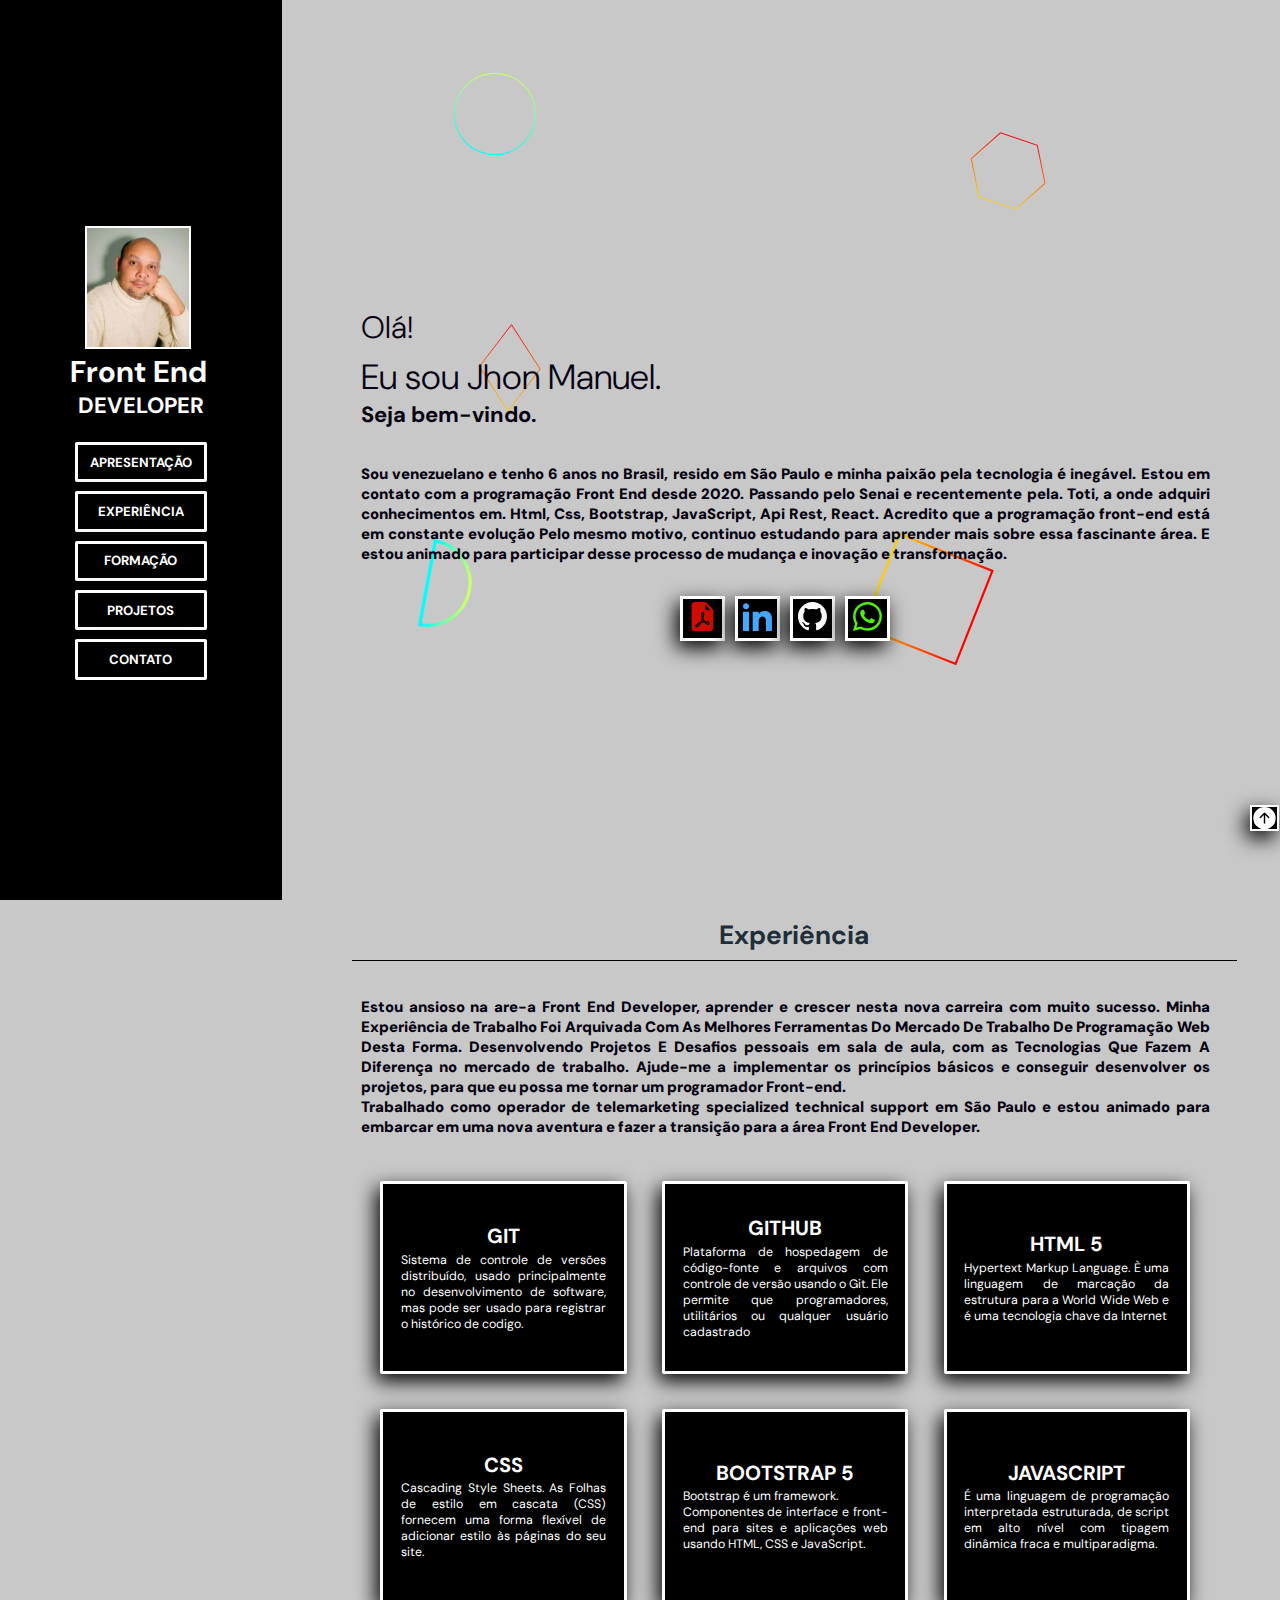
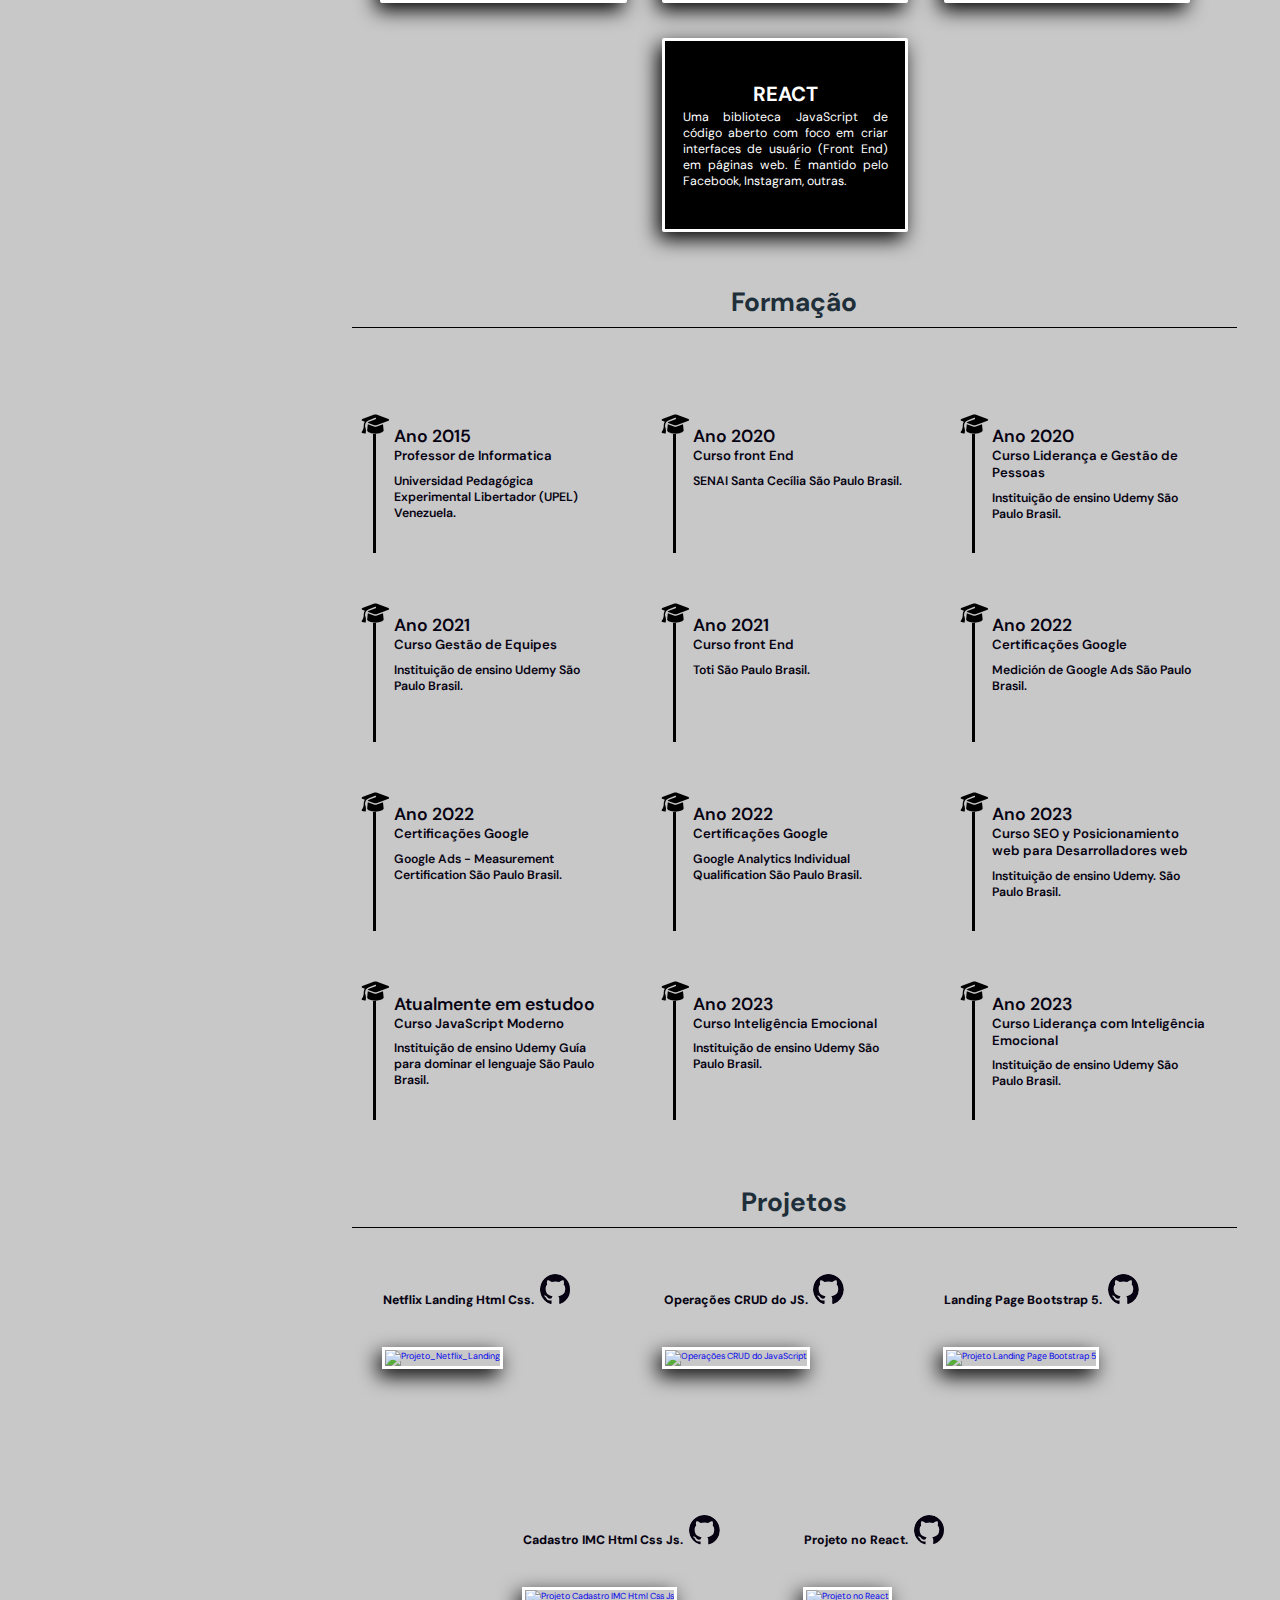
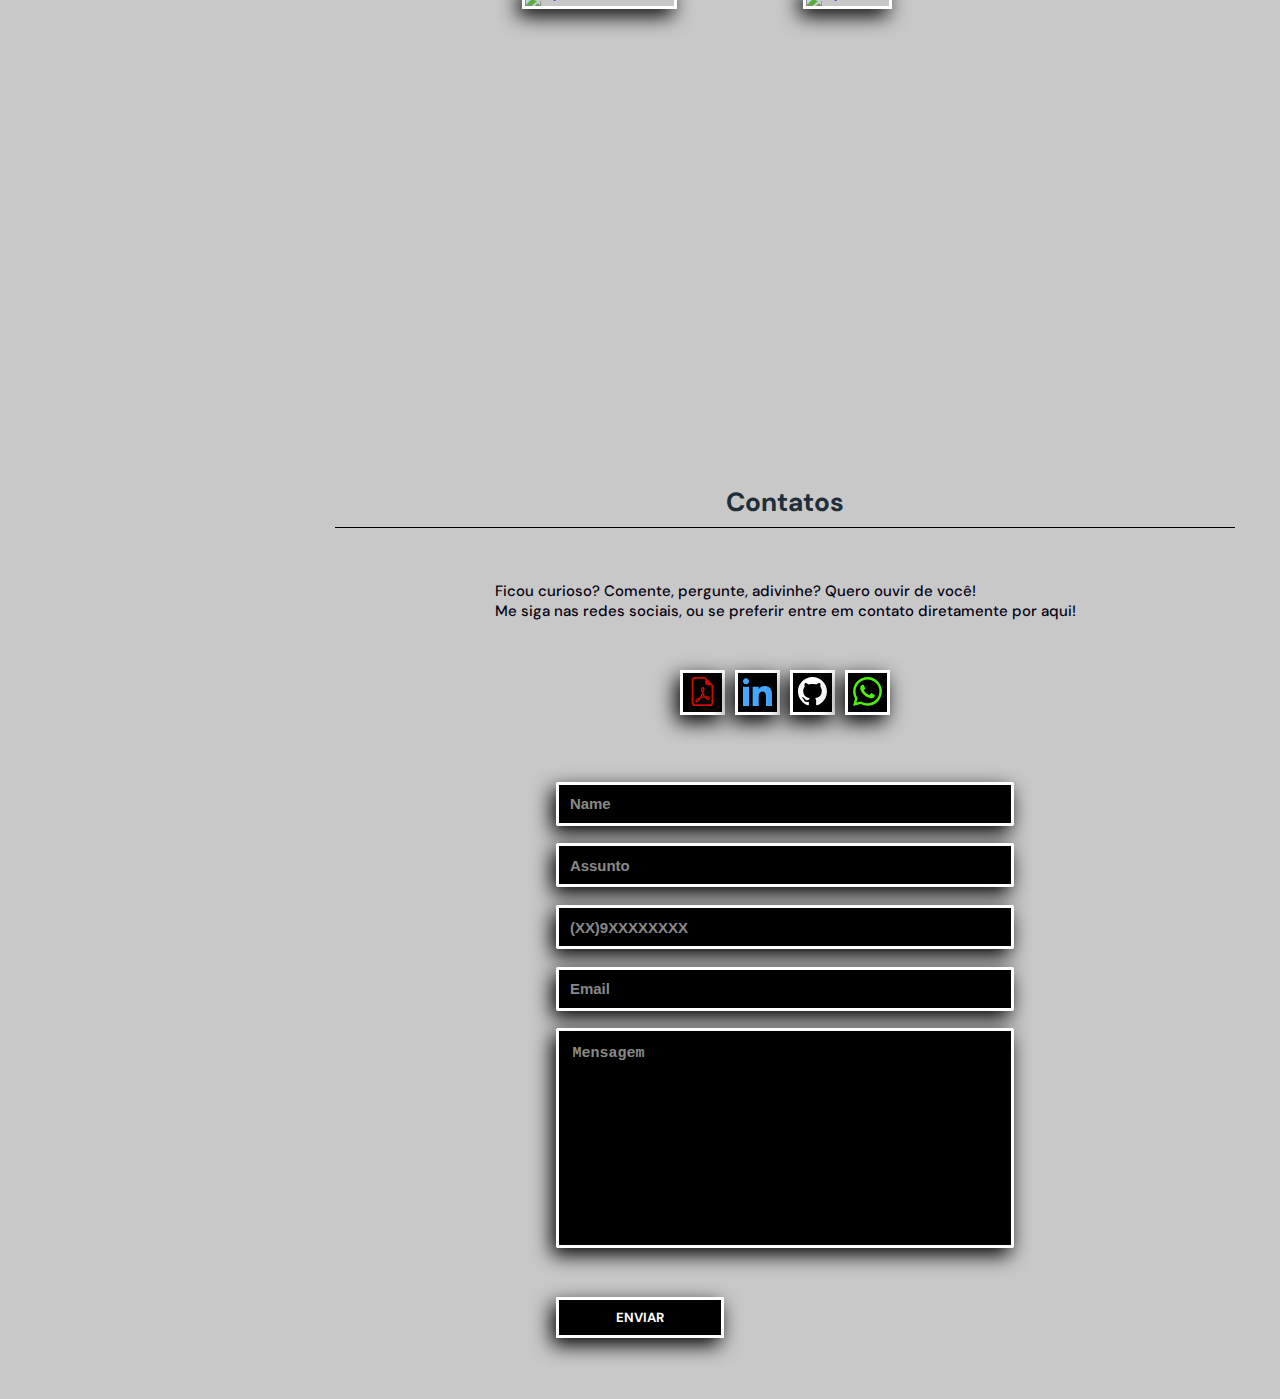
==== index.html @ e828c4de "Uploading: Adjustment setting  svgbackgrounds" ====
<!DOCTYPE html>
<html lang="pt-br">

<head>
    <meta charset="UTF-8">
    <meta name="viewport" content="width=device-width, initial-scale=1.0">
    <link rel="shortcut icon" href="./img/jh-cabesalho.ico" type="image/x-icon">
    <!--jquery.min.js  -->
    <script src="https://cdnjs.cloudflare.com/ajax/libs/jquery/3.7.0/jquery.min.js"
        integrity="sha512-3gJwYpMe3QewGELv8k/BX9vcqhryRdzRMxVfq6ngyWXwo03GFEzjsUm8Q7RZcHPHksttq7/GFoxjCVUjkjvPdw=="
        crossorigin="anonymous" referrerpolicy="no-referrer"></script>




    <!-- fueste de letra -->
    <link rel="preconnect" href="https://fonts.googleapis.com">
    <link rel="preconnect" href="https://fonts.gstatic.com" crossorigin>

<!-- bootstrap -->
    <link rel="stylesheet" href="https://cdn.jsdelivr.net/npm/bootstrap-icons@1.10.5/font/bootstrap-icons.css">


    <link rel="stylesheet" href="css/style.css">

    <title>Portafolho Front End Jr Developer</title>
    <!-- Google tag (gtag.js) -->
    <!-- Google Tag Manager -->
    <script>(function (w, d, s, l, i) {
            w[l] = w[l] || []; w[l].push({
                'gtm.start':
                    new Date().getTime(), event: 'gtm.js'
            }); var f = d.getElementsByTagName(s)[0],
                j = d.createElement(s), dl = l != 'dataLayer' ? '&l=' + l : ''; j.async = true; j.src =
                    'https://www.googletagmanager.com/gtm.js?id=' + i + dl; f.parentNode.insertBefore(j, f);
        })(window, document, 'script', 'dataLayer', 'GTM-5W8VZSV');
    </script>
    <!-- End Google Tag Manager -->


</head>


<body>
    <!-- Google Tag Manager (noscript) -->
    <noscript>
        <iframe src="https://www.googletagmanager.com/ns.html?id=GTM-5W8VZSV" height="0" width="0"
            style="display:none;visibility:hidden"></iframe>
    </noscript>
    <!-- End Google Tag Manager (noscript) -->
    <header>
        <!-- scroll top button  -->
        <a href="#home " class="top ">
            <!-- <img src="./img/seta-para-cima.png " alt="seta-para-cima" loading="lazy"> -->
            <svg xmlns="http://www.w3.org/2000/svg" width="16" height="16" fill="currentColor"
                class="bi bi-arrow-up-circle-fill" viewBox="0 0 16 16">
                <path
                    d="M16 8A8 8 0 1 0 0 8a8 8 0 0 0 16 0zm-7.5 3.5a.5.5 0 0 1-1 0V5.707L5.354 7.854a.5.5 0 1 1-.708-.708l3-3a.5.5 0 0 1 .708 0l3 3a.5.5 0 0 1-.708.708L8.5 5.707V11.5z" />
            </svg>
        </a>


        <div class="section_home">

            <div class="user-modelo1">
                <img src="img/projeco_modelo.webp" alt="modelo1" loading="lazy">
                <h3 class="name">Front End</h3>
                <p class="post">DEVELOPER</p>
            </div>

            <nav class="navbar">
                <ul>
                    <li><a class="btn" href="#home">Apresentação</a></li>
                    <li><a class="btn" href="#about">Experiência</a></li>
                    <li><a class="btn" href="#education">Formação</a></li>
                    <li><a class="btn" href="#portfolio">Projetos</a></li>
                    <li><a class="btn" href="#contact">Contato</a></li>
                </ul>
            </nav>
        </div>

    </header>


    <!-- header section ends -->

    <div id="menu" class="bi bi-list" > 
    </div>

    <!-- home section starts  -->

    <section class="home" id="home">


        <h3>Olá!</h3>
        <h1>Eu sou Jhon Manuel.</h1>

        <p class="span">
            Seja bem-vindo.
        </p>

        <div class="home_p">
            <p>
                Sou venezuelano e tenho 6 anos no Brasil, resido em São Paulo e minha paixão pela tecnologia é inegável.
                Estou em contato com a programação Front End desde 2020. Passando pelo Senai e recentemente pela.
                Toti, a onde adquiri conhecimentos em. Html, Css, Bootstrap, JavaScript, Api Rest, React. Acredito que a
                programação
                front-end está em constante evolução Pelo mesmo motivo, continuo estudando para aprender mais sobre essa fascinante área. 
                E estou animado para participar desse processo de mudança e inovação e transformação.

            </p>
        </div>

        <div class="social-links">
            <div id="download" class="social-btn flex-center">
                <a href="pdf/Jhon Manuel Gil Barcenas_CV.pdf" download="Curriculum-Jhon" target="_black">
                    <svg xmlns="http://www.w3.org/2000/svg" width="16" height="16" fill="currentColor"
                        class="bi bi-file-earmark-pdf-fill" viewBox="0 0 16 16">
                        <path
                            d="M5.523 12.424c.14-.082.293-.162.459-.238a7.878 7.878 0 0 1-.45.606c-.28.337-.498.516-.635.572a.266.266 0 0 1-.035.012.282.282 0 0 1-.026-.044c-.056-.11-.054-.216.04-.36.106-.165.319-.354.647-.548zm2.455-1.647c-.119.025-.237.05-.356.078a21.148 21.148 0 0 0 .5-1.05 12.045 12.045 0 0 0 .51.858c-.217.032-.436.07-.654.114zm2.525.939a3.881 3.881 0 0 1-.435-.41c.228.005.434.022.612.054.317.057.466.147.518.209a.095.095 0 0 1 .026.064.436.436 0 0 1-.06.2.307.307 0 0 1-.094.124.107.107 0 0 1-.069.015c-.09-.003-.258-.066-.498-.256zM8.278 6.97c-.04.244-.108.524-.2.829a4.86 4.86 0 0 1-.089-.346c-.076-.353-.087-.63-.046-.822.038-.177.11-.248.196-.283a.517.517 0 0 1 .145-.04c.013.03.028.092.032.198.005.122-.007.277-.038.465z" />
                        <path fill-rule="evenodd"
                            d="M4 0h5.293A1 1 0 0 1 10 .293L13.707 4a1 1 0 0 1 .293.707V14a2 2 0 0 1-2 2H4a2 2 0 0 1-2-2V2a2 2 0 0 1 2-2zm5.5 1.5v2a1 1 0 0 0 1 1h2l-3-3zM4.165 13.668c.09.18.23.343.438.419.207.075.412.04.58-.03.318-.13.635-.436.926-.786.333-.401.683-.927 1.021-1.51a11.651 11.651 0 0 1 1.997-.406c.3.383.61.713.91.95.28.22.603.403.934.417a.856.856 0 0 0 .51-.138c.155-.101.27-.247.354-.416.09-.181.145-.37.138-.563a.844.844 0 0 0-.2-.518c-.226-.27-.596-.4-.96-.465a5.76 5.76 0 0 0-1.335-.05 10.954 10.954 0 0 1-.98-1.686c.25-.66.437-1.284.52-1.794.036-.218.055-.426.048-.614a1.238 1.238 0 0 0-.127-.538.7.7 0 0 0-.477-.365c-.202-.043-.41 0-.601.077-.377.15-.576.47-.651.823-.073.34-.04.736.046 1.136.088.406.238.848.43 1.295a19.697 19.697 0 0 1-1.062 2.227 7.662 7.662 0 0 0-1.482.645c-.37.22-.699.48-.897.787-.21.326-.275.714-.08 1.103z" />
                    </svg>
                </a>
                <span>Download</span>
            </div>

            <div id="linkedin" class="social-btn flex-center">
                <a href="https://www.linkedin.com/in/jhon-manuel-gil/" target="_black">
                    <svg viewBox="0 0 24 24" height="24" width="24" xmlns="http://www.w3.org/2000/svg">
                        <path
                            d="M4.98 3.5c0 1.381-1.11 2.5-2.48 2.5s-2.48-1.119-2.48-2.5c0-1.38 1.11-2.5 2.48-2.5s2.48 1.12 2.48 2.5zm.02 4.5h-5v16h5v-16zm7.982 0h-4.968v16h4.969v-8.399c0-4.67 6.029-5.052 6.029 0v8.399h4.988v-10.131c0-7.88-8.922-7.593-11.018-3.714v-2.155z">
                        </path>
                </a>
                </svg><span>Linkedin</span>

            </div>

            <div id="github" class="social-btn flex-center">
                <a href="https://github.com/jhonmanuelg" target="_black">
                    <svg viewBox="0 0 24 24" height="24" width="24" xmlns="http://www.w3.org/2000/svg">
                        <path
                            d="M12 0c-6.626 0-12 5.373-12 12 0 5.302 3.438 9.8 8.207 11.387.599.111.793-.261.793-.577v-2.234c-3.338.726-4.033-1.416-4.033-1.416-.546-1.387-1.333-1.756-1.333-1.756-1.089-.745.083-.729.083-.729 1.205.084 1.839 1.237 1.839 1.237 1.07 1.834 2.807 1.304 3.492.997.107-.775.418-1.305.762-1.604-2.665-.305-5.467-1.334-5.467-5.931 0-1.311.469-2.381 1.236-3.221-.124-.303-.535-1.524.117-3.176 0 0 1.008-.322 3.301 1.23.957-.266 1.983-.399 3.003-.404 1.02.005 2.047.138 3.006.404 2.291-1.552 3.297-1.23 3.297-1.23.653 1.653.242 2.874.118 3.176.77.84 1.235 1.911 1.235 3.221 0 4.609-2.807 5.624-5.479 5.921.43.372.823 1.102.823 2.222v3.293c0 .319.192.694.801.576 4.765-1.589 8.199-6.086 8.199-11.386 0-6.627-5.373-12-12-12z">
                        </path>
                    </svg>
                </a>
                <span>Github</span>
            </div>
            <div id="whatsApp" class="social-btn flex-center">
                <a ria-label="Chat on WhatsApp" id="WhatsApp-link" class="button_span_btn">
                    <svg xmlns="http://www.w3.org/2000/svg" width="16" height="16" fill="currentColor"
                        class="bi bi-whatsapp" viewBox="0 0 16 16">
                        <path
                            d="M13.601 2.326A7.854 7.854 0 0 0 7.994 0C3.627 0 .068 3.558.064 7.926c0 1.399.366 2.76 1.057 3.965L0 16l4.204-1.102a7.933 7.933 0 0 0 3.79.965h.004c4.368 0 7.926-3.558 7.93-7.93A7.898 7.898 0 0 0 13.6 2.326zM7.994 14.521a6.573 6.573 0 0 1-3.356-.92l-.24-.144-2.494.654.666-2.433-.156-.251a6.56 6.56 0 0 1-1.007-3.505c0-3.626 2.957-6.584 6.591-6.584a6.56 6.56 0 0 1 4.66 1.931 6.557 6.557 0 0 1 1.928 4.66c-.004 3.639-2.961 6.592-6.592 6.592zm3.615-4.934c-.197-.099-1.17-.578-1.353-.646-.182-.065-.315-.099-.445.099-.133.197-.513.646-.627.775-.114.133-.232.148-.43.05-.197-.1-.836-.308-1.592-.985-.59-.525-.985-1.175-1.103-1.372-.114-.198-.011-.304.088-.403.087-.088.197-.232.296-.346.1-.114.133-.198.198-.33.065-.134.034-.248-.015-.347-.05-.099-.445-1.076-.612-1.47-.16-.389-.323-.335-.445-.34-.114-.007-.247-.007-.38-.007a.729.729 0 0 0-.529.247c-.182.198-.691.677-.691 1.654 0 .977.71 1.916.81 2.049.098.133 1.394 2.132 3.383 2.992.47.205.84.326 1.129.418.475.152.904.129 1.246.08.38-.058 1.171-.48 1.338-.943.164-.464.164-.86.114-.943-.049-.084-.182-.133-.38-.232z" />
                    </svg>
                </a>
                <span>WhatsApp</span>
            </div>
        </div>


    </section>

    <!-- home section ends -->

    <!-- about section starts  -->

    <section class="about" id="about">

        <h2 class="heading">Experiência</h2>

        <div class="row">

            <div class="info">

                <p>
                    Estou ansioso na are-a Front End Developer, aprender e crescer nesta nova carreira com muito sucesso.
                    Minha Experiência de Trabalho Foi Arquivada Com As Melhores Ferramentas Do Mercado De Trabalho De Programação Web Desta Forma. 
                    Desenvolvendo Projetos E Desafios pessoais em sala de aula, com as Tecnologias Que Fazem A Diferença no mercado de trabalho. 
                    Ajude-me a implementar os princípios básicos e conseguir desenvolver os projetos, para que eu possa me tornar um programador Front-end.
                    
                    <button class="butto_leer" id="btne_ver_mas">...Leer mas</button>

                </p>
                <p class="ocultar" id="span_text">
                    Trabalhado como operador de telemarketing specialized technical support em
                    São Paulo e estou animado para embarcar em uma nova aventura e fazer a transição para a área Front End Developer.
                    <button class="butto_leer" id="btne_ver_menos">...Leer menos</button>
                </p>

            </div>


            <div class="counter">


                <div class="box">

                    <span>GIT</span>
                    <p>
                        Sistema de controle de versões distribuído, usado principalmente no desenvolvimento de
                        software, mas pode ser usado para registrar o histórico de codigo.
                    </p>
                </div>
                <div class="box">
                    <span>GITHUB</span>
                    <p>
                        Plataforma de hospedagem de código-fonte e arquivos com controle de versão usando o Git.
                        Ele permite que programadores, utilitários ou qualquer usuário cadastrado
                    </p>
                </div>

                <div class="box">
                    <span>HTML 5</span>
                    <p>Hypertext Markup Language. È uma linguagem de marcação da estrutura para a World Wide Web e
                        é uma tecnologia chave da Internet </p>
                </div>

                <div class="box">
                    <span>CSS</span>
                    <p> Cascading Style Sheets. As Folhas de estilo em cascata (CSS) fornecem uma forma flexível de
                        adicionar estilo às páginas do seu site. </p>
                </div>
                <div class="box">
                    <span>BOOTSTRAP 5 </span>
                    <p>Bootstrap é um framework. <br> Componentes de interface e front-end para sites e aplicações web
                        usando HTML, CSS e JavaScript.</p>
                </div>

                <div class="box">
                    <span>JAVASCRIPT</span>
                    <p>É uma linguagem de programação interpretada estruturada, de script em alto nível com tipagem
                        dinâmica fraca e multiparadigma. </p>
                </div>

                <div class="box">
                    <span>REACT</span>
                    <p> Uma biblioteca JavaScript de código aberto com foco em criar interfaces de usuário (Front End)
                        em páginas web. É mantido pelo Facebook, Instagram, outras.</p>
                </div>

            </div>

        </div>

    </section>

    <!-- about section ends -->

    <!-- education section starts  -->

    <section class="education" id="education">

        <h2 class="heading">Formação</h2>

        <div class="box-container">

            <div class="box">
                <svg xmlns="http://www.w3.org/2000/svg" viewBox="0 0 640 512">
                    <path
                        d="M320 32c-8.1 0-16.1 1.4-23.7 4.1L15.8 137.4C6.3 140.9 0 149.9 0 160s6.3 19.1 15.8 22.6l57.9 20.9C57.3 229.3 48 259.8 48 291.9v28.1c0 28.4-10.8 57.7-22.3 80.8c-6.5 13-13.9 25.8-22.5 37.6C0 442.7-.9 448.3 .9 453.4s6 8.9 11.2 10.2l64 16c4.2 1.1 8.7 .3 12.4-2s6.3-6.1 7.1-10.4c8.6-42.8 4.3-81.2-2.1-108.7C90.3 344.3 86 329.8 80 316.5V291.9c0-30.2 10.2-58.7 27.9-81.5c12.9-15.5 29.6-28 49.2-35.7l157-61.7c8.2-3.2 17.5 .8 20.7 9s-.8 17.5-9 20.7l-157 61.7c-12.4 4.9-23.3 12.4-32.2 21.6l159.6 57.6c7.6 2.7 15.6 4.1 23.7 4.1s16.1-1.4 23.7-4.1L624.2 182.6c9.5-3.4 15.8-12.5 15.8-22.6s-6.3-19.1-15.8-22.6L343.7 36.1C336.1 33.4 328.1 32 320 32zM128 408c0 35.3 86 72 192 72s192-36.7 192-72L496.7 262.6 354.5 314c-11.1 4-22.8 6-34.5 6s-23.5-2-34.5-6L143.3 262.6 128 408z" />
                </svg>
                <span class="span"> Ano 2015</span>
                <h3>Professor de Informatica</h3>
                <p>Universidad Pedagógica Experimental Libertador (UPEL) Venezuela.</p>
            </div>

            <div class="box">
                <svg xmlns="http://www.w3.org/2000/svg" viewBox="0 0 640 512">
                    <path
                        d="M320 32c-8.1 0-16.1 1.4-23.7 4.1L15.8 137.4C6.3 140.9 0 149.9 0 160s6.3 19.1 15.8 22.6l57.9 20.9C57.3 229.3 48 259.8 48 291.9v28.1c0 28.4-10.8 57.7-22.3 80.8c-6.5 13-13.9 25.8-22.5 37.6C0 442.7-.9 448.3 .9 453.4s6 8.9 11.2 10.2l64 16c4.2 1.1 8.7 .3 12.4-2s6.3-6.1 7.1-10.4c8.6-42.8 4.3-81.2-2.1-108.7C90.3 344.3 86 329.8 80 316.5V291.9c0-30.2 10.2-58.7 27.9-81.5c12.9-15.5 29.6-28 49.2-35.7l157-61.7c8.2-3.2 17.5 .8 20.7 9s-.8 17.5-9 20.7l-157 61.7c-12.4 4.9-23.3 12.4-32.2 21.6l159.6 57.6c7.6 2.7 15.6 4.1 23.7 4.1s16.1-1.4 23.7-4.1L624.2 182.6c9.5-3.4 15.8-12.5 15.8-22.6s-6.3-19.1-15.8-22.6L343.7 36.1C336.1 33.4 328.1 32 320 32zM128 408c0 35.3 86 72 192 72s192-36.7 192-72L496.7 262.6 354.5 314c-11.1 4-22.8 6-34.5 6s-23.5-2-34.5-6L143.3 262.6 128 408z" />
                </svg>
                <span class="span">Ano 2020</span>
                <h3>Curso front End</h3>
                <p>SENAI Santa Cecília São Paulo Brasil.</p>
            </div>


            <div class="box">
                <svg xmlns="http://www.w3.org/2000/svg" viewBox="0 0 640 512">
                    <path
                        d="M320 32c-8.1 0-16.1 1.4-23.7 4.1L15.8 137.4C6.3 140.9 0 149.9 0 160s6.3 19.1 15.8 22.6l57.9 20.9C57.3 229.3 48 259.8 48 291.9v28.1c0 28.4-10.8 57.7-22.3 80.8c-6.5 13-13.9 25.8-22.5 37.6C0 442.7-.9 448.3 .9 453.4s6 8.9 11.2 10.2l64 16c4.2 1.1 8.7 .3 12.4-2s6.3-6.1 7.1-10.4c8.6-42.8 4.3-81.2-2.1-108.7C90.3 344.3 86 329.8 80 316.5V291.9c0-30.2 10.2-58.7 27.9-81.5c12.9-15.5 29.6-28 49.2-35.7l157-61.7c8.2-3.2 17.5 .8 20.7 9s-.8 17.5-9 20.7l-157 61.7c-12.4 4.9-23.3 12.4-32.2 21.6l159.6 57.6c7.6 2.7 15.6 4.1 23.7 4.1s16.1-1.4 23.7-4.1L624.2 182.6c9.5-3.4 15.8-12.5 15.8-22.6s-6.3-19.1-15.8-22.6L343.7 36.1C336.1 33.4 328.1 32 320 32zM128 408c0 35.3 86 72 192 72s192-36.7 192-72L496.7 262.6 354.5 314c-11.1 4-22.8 6-34.5 6s-23.5-2-34.5-6L143.3 262.6 128 408z" />
                </svg>
                <span class="span">Ano 2020</span>
                <h3>Curso Liderança e Gestão de Pessoas</h3>
                <p>Instituição de ensino Udemy São Paulo Brasil.</p>
            </div>

            <div class="box">
                <svg xmlns="http://www.w3.org/2000/svg" viewBox="0 0 640 512">
                    <path
                        d="M320 32c-8.1 0-16.1 1.4-23.7 4.1L15.8 137.4C6.3 140.9 0 149.9 0 160s6.3 19.1 15.8 22.6l57.9 20.9C57.3 229.3 48 259.8 48 291.9v28.1c0 28.4-10.8 57.7-22.3 80.8c-6.5 13-13.9 25.8-22.5 37.6C0 442.7-.9 448.3 .9 453.4s6 8.9 11.2 10.2l64 16c4.2 1.1 8.7 .3 12.4-2s6.3-6.1 7.1-10.4c8.6-42.8 4.3-81.2-2.1-108.7C90.3 344.3 86 329.8 80 316.5V291.9c0-30.2 10.2-58.7 27.9-81.5c12.9-15.5 29.6-28 49.2-35.7l157-61.7c8.2-3.2 17.5 .8 20.7 9s-.8 17.5-9 20.7l-157 61.7c-12.4 4.9-23.3 12.4-32.2 21.6l159.6 57.6c7.6 2.7 15.6 4.1 23.7 4.1s16.1-1.4 23.7-4.1L624.2 182.6c9.5-3.4 15.8-12.5 15.8-22.6s-6.3-19.1-15.8-22.6L343.7 36.1C336.1 33.4 328.1 32 320 32zM128 408c0 35.3 86 72 192 72s192-36.7 192-72L496.7 262.6 354.5 314c-11.1 4-22.8 6-34.5 6s-23.5-2-34.5-6L143.3 262.6 128 408z" />
                </svg>
                <span class="span">Ano 2021</span>
                <h3>Curso Gestão de Equipes</h3>
                <p>Instituição de ensino Udemy São Paulo Brasil.</p>
            </div>

            <div class="box">
                <svg xmlns="http://www.w3.org/2000/svg" viewBox="0 0 640 512">
                    <path
                        d="M320 32c-8.1 0-16.1 1.4-23.7 4.1L15.8 137.4C6.3 140.9 0 149.9 0 160s6.3 19.1 15.8 22.6l57.9 20.9C57.3 229.3 48 259.8 48 291.9v28.1c0 28.4-10.8 57.7-22.3 80.8c-6.5 13-13.9 25.8-22.5 37.6C0 442.7-.9 448.3 .9 453.4s6 8.9 11.2 10.2l64 16c4.2 1.1 8.7 .3 12.4-2s6.3-6.1 7.1-10.4c8.6-42.8 4.3-81.2-2.1-108.7C90.3 344.3 86 329.8 80 316.5V291.9c0-30.2 10.2-58.7 27.9-81.5c12.9-15.5 29.6-28 49.2-35.7l157-61.7c8.2-3.2 17.5 .8 20.7 9s-.8 17.5-9 20.7l-157 61.7c-12.4 4.9-23.3 12.4-32.2 21.6l159.6 57.6c7.6 2.7 15.6 4.1 23.7 4.1s16.1-1.4 23.7-4.1L624.2 182.6c9.5-3.4 15.8-12.5 15.8-22.6s-6.3-19.1-15.8-22.6L343.7 36.1C336.1 33.4 328.1 32 320 32zM128 408c0 35.3 86 72 192 72s192-36.7 192-72L496.7 262.6 354.5 314c-11.1 4-22.8 6-34.5 6s-23.5-2-34.5-6L143.3 262.6 128 408z" />
                </svg>
                <span class="span">Ano 2021</span>
                <h3>Curso front End</h3>
                <p>Toti São Paulo Brasil.</p>
            </div>

            <div class="box">
                <svg xmlns="http://www.w3.org/2000/svg" viewBox="0 0 640 512">
                    <path
                        d="M320 32c-8.1 0-16.1 1.4-23.7 4.1L15.8 137.4C6.3 140.9 0 149.9 0 160s6.3 19.1 15.8 22.6l57.9 20.9C57.3 229.3 48 259.8 48 291.9v28.1c0 28.4-10.8 57.7-22.3 80.8c-6.5 13-13.9 25.8-22.5 37.6C0 442.7-.9 448.3 .9 453.4s6 8.9 11.2 10.2l64 16c4.2 1.1 8.7 .3 12.4-2s6.3-6.1 7.1-10.4c8.6-42.8 4.3-81.2-2.1-108.7C90.3 344.3 86 329.8 80 316.5V291.9c0-30.2 10.2-58.7 27.9-81.5c12.9-15.5 29.6-28 49.2-35.7l157-61.7c8.2-3.2 17.5 .8 20.7 9s-.8 17.5-9 20.7l-157 61.7c-12.4 4.9-23.3 12.4-32.2 21.6l159.6 57.6c7.6 2.7 15.6 4.1 23.7 4.1s16.1-1.4 23.7-4.1L624.2 182.6c9.5-3.4 15.8-12.5 15.8-22.6s-6.3-19.1-15.8-22.6L343.7 36.1C336.1 33.4 328.1 32 320 32zM128 408c0 35.3 86 72 192 72s192-36.7 192-72L496.7 262.6 354.5 314c-11.1 4-22.8 6-34.5 6s-23.5-2-34.5-6L143.3 262.6 128 408z" />
                </svg>
                <span class="span">Ano 2022</span>
                <h3>Certificações Google</h3>
                <p>Medición de Google Ads São Paulo Brasil.</p>
            </div>
            <div class="box">
                <svg xmlns="http://www.w3.org/2000/svg" viewBox="0 0 640 512">
                    <path
                        d="M320 32c-8.1 0-16.1 1.4-23.7 4.1L15.8 137.4C6.3 140.9 0 149.9 0 160s6.3 19.1 15.8 22.6l57.9 20.9C57.3 229.3 48 259.8 48 291.9v28.1c0 28.4-10.8 57.7-22.3 80.8c-6.5 13-13.9 25.8-22.5 37.6C0 442.7-.9 448.3 .9 453.4s6 8.9 11.2 10.2l64 16c4.2 1.1 8.7 .3 12.4-2s6.3-6.1 7.1-10.4c8.6-42.8 4.3-81.2-2.1-108.7C90.3 344.3 86 329.8 80 316.5V291.9c0-30.2 10.2-58.7 27.9-81.5c12.9-15.5 29.6-28 49.2-35.7l157-61.7c8.2-3.2 17.5 .8 20.7 9s-.8 17.5-9 20.7l-157 61.7c-12.4 4.9-23.3 12.4-32.2 21.6l159.6 57.6c7.6 2.7 15.6 4.1 23.7 4.1s16.1-1.4 23.7-4.1L624.2 182.6c9.5-3.4 15.8-12.5 15.8-22.6s-6.3-19.1-15.8-22.6L343.7 36.1C336.1 33.4 328.1 32 320 32zM128 408c0 35.3 86 72 192 72s192-36.7 192-72L496.7 262.6 354.5 314c-11.1 4-22.8 6-34.5 6s-23.5-2-34.5-6L143.3 262.6 128 408z" />
                </svg>
                <span class="span">Ano 2022</span>
                <h3>Certificações Google</h3>
                <p>Google Ads - Measurement Certification São Paulo Brasil.</p>
            </div>
            <div class="box">
                <svg xmlns="http://www.w3.org/2000/svg" viewBox="0 0 640 512">
                    <path
                        d="M320 32c-8.1 0-16.1 1.4-23.7 4.1L15.8 137.4C6.3 140.9 0 149.9 0 160s6.3 19.1 15.8 22.6l57.9 20.9C57.3 229.3 48 259.8 48 291.9v28.1c0 28.4-10.8 57.7-22.3 80.8c-6.5 13-13.9 25.8-22.5 37.6C0 442.7-.9 448.3 .9 453.4s6 8.9 11.2 10.2l64 16c4.2 1.1 8.7 .3 12.4-2s6.3-6.1 7.1-10.4c8.6-42.8 4.3-81.2-2.1-108.7C90.3 344.3 86 329.8 80 316.5V291.9c0-30.2 10.2-58.7 27.9-81.5c12.9-15.5 29.6-28 49.2-35.7l157-61.7c8.2-3.2 17.5 .8 20.7 9s-.8 17.5-9 20.7l-157 61.7c-12.4 4.9-23.3 12.4-32.2 21.6l159.6 57.6c7.6 2.7 15.6 4.1 23.7 4.1s16.1-1.4 23.7-4.1L624.2 182.6c9.5-3.4 15.8-12.5 15.8-22.6s-6.3-19.1-15.8-22.6L343.7 36.1C336.1 33.4 328.1 32 320 32zM128 408c0 35.3 86 72 192 72s192-36.7 192-72L496.7 262.6 354.5 314c-11.1 4-22.8 6-34.5 6s-23.5-2-34.5-6L143.3 262.6 128 408z" />
                </svg>
                <span class="span">Ano 2022</span>
                <h3>Certificações Google</h3>
                <p>Google Analytics Individual Qualification São Paulo Brasil.</p>
            </div>

            <div class="box">
                <svg xmlns="http://www.w3.org/2000/svg" viewBox="0 0 640 512">
                    <path
                        d="M320 32c-8.1 0-16.1 1.4-23.7 4.1L15.8 137.4C6.3 140.9 0 149.9 0 160s6.3 19.1 15.8 22.6l57.9 20.9C57.3 229.3 48 259.8 48 291.9v28.1c0 28.4-10.8 57.7-22.3 80.8c-6.5 13-13.9 25.8-22.5 37.6C0 442.7-.9 448.3 .9 453.4s6 8.9 11.2 10.2l64 16c4.2 1.1 8.7 .3 12.4-2s6.3-6.1 7.1-10.4c8.6-42.8 4.3-81.2-2.1-108.7C90.3 344.3 86 329.8 80 316.5V291.9c0-30.2 10.2-58.7 27.9-81.5c12.9-15.5 29.6-28 49.2-35.7l157-61.7c8.2-3.2 17.5 .8 20.7 9s-.8 17.5-9 20.7l-157 61.7c-12.4 4.9-23.3 12.4-32.2 21.6l159.6 57.6c7.6 2.7 15.6 4.1 23.7 4.1s16.1-1.4 23.7-4.1L624.2 182.6c9.5-3.4 15.8-12.5 15.8-22.6s-6.3-19.1-15.8-22.6L343.7 36.1C336.1 33.4 328.1 32 320 32zM128 408c0 35.3 86 72 192 72s192-36.7 192-72L496.7 262.6 354.5 314c-11.1 4-22.8 6-34.5 6s-23.5-2-34.5-6L143.3 262.6 128 408z" />
                </svg>
                <span class="span">Ano 2023</span>
                <h3>Curso SEO y Posicionamiento web para Desarrolladores web</h3>
                <p>Instituição de ensino Udemy. São Paulo Brasil.</p>
            </div>

            <div class="box">
                <svg xmlns="http://www.w3.org/2000/svg" viewBox="0 0 640 512">
                    <path
                        d="M320 32c-8.1 0-16.1 1.4-23.7 4.1L15.8 137.4C6.3 140.9 0 149.9 0 160s6.3 19.1 15.8 22.6l57.9 20.9C57.3 229.3 48 259.8 48 291.9v28.1c0 28.4-10.8 57.7-22.3 80.8c-6.5 13-13.9 25.8-22.5 37.6C0 442.7-.9 448.3 .9 453.4s6 8.9 11.2 10.2l64 16c4.2 1.1 8.7 .3 12.4-2s6.3-6.1 7.1-10.4c8.6-42.8 4.3-81.2-2.1-108.7C90.3 344.3 86 329.8 80 316.5V291.9c0-30.2 10.2-58.7 27.9-81.5c12.9-15.5 29.6-28 49.2-35.7l157-61.7c8.2-3.2 17.5 .8 20.7 9s-.8 17.5-9 20.7l-157 61.7c-12.4 4.9-23.3 12.4-32.2 21.6l159.6 57.6c7.6 2.7 15.6 4.1 23.7 4.1s16.1-1.4 23.7-4.1L624.2 182.6c9.5-3.4 15.8-12.5 15.8-22.6s-6.3-19.1-15.8-22.6L343.7 36.1C336.1 33.4 328.1 32 320 32zM128 408c0 35.3 86 72 192 72s192-36.7 192-72L496.7 262.6 354.5 314c-11.1 4-22.8 6-34.5 6s-23.5-2-34.5-6L143.3 262.6 128 408z" />
                </svg>
                <span class="span">Atualmente em estudoo</span>
                <h3>Curso JavaScript Moderno</h3>
                <p>Instituição de ensino Udemy Guía para dominar el lenguaje São Paulo Brasil.</p>
            </div>


            <div class="box">
                <svg xmlns="http://www.w3.org/2000/svg" viewBox="0 0 640 512">
                    <path
                        d="M320 32c-8.1 0-16.1 1.4-23.7 4.1L15.8 137.4C6.3 140.9 0 149.9 0 160s6.3 19.1 15.8 22.6l57.9 20.9C57.3 229.3 48 259.8 48 291.9v28.1c0 28.4-10.8 57.7-22.3 80.8c-6.5 13-13.9 25.8-22.5 37.6C0 442.7-.9 448.3 .9 453.4s6 8.9 11.2 10.2l64 16c4.2 1.1 8.7 .3 12.4-2s6.3-6.1 7.1-10.4c8.6-42.8 4.3-81.2-2.1-108.7C90.3 344.3 86 329.8 80 316.5V291.9c0-30.2 10.2-58.7 27.9-81.5c12.9-15.5 29.6-28 49.2-35.7l157-61.7c8.2-3.2 17.5 .8 20.7 9s-.8 17.5-9 20.7l-157 61.7c-12.4 4.9-23.3 12.4-32.2 21.6l159.6 57.6c7.6 2.7 15.6 4.1 23.7 4.1s16.1-1.4 23.7-4.1L624.2 182.6c9.5-3.4 15.8-12.5 15.8-22.6s-6.3-19.1-15.8-22.6L343.7 36.1C336.1 33.4 328.1 32 320 32zM128 408c0 35.3 86 72 192 72s192-36.7 192-72L496.7 262.6 354.5 314c-11.1 4-22.8 6-34.5 6s-23.5-2-34.5-6L143.3 262.6 128 408z" />
                </svg>
                <span class="span">Ano 2023</span>
                <h3>Curso Inteligência Emocional</h3>
                <p>Instituição de ensino Udemy São Paulo Brasil.</p>
            </div>

            <div class="box">
                <svg xmlns="http://www.w3.org/2000/svg" viewBox="0 0 640 512">
                    <path
                        d="M320 32c-8.1 0-16.1 1.4-23.7 4.1L15.8 137.4C6.3 140.9 0 149.9 0 160s6.3 19.1 15.8 22.6l57.9 20.9C57.3 229.3 48 259.8 48 291.9v28.1c0 28.4-10.8 57.7-22.3 80.8c-6.5 13-13.9 25.8-22.5 37.6C0 442.7-.9 448.3 .9 453.4s6 8.9 11.2 10.2l64 16c4.2 1.1 8.7 .3 12.4-2s6.3-6.1 7.1-10.4c8.6-42.8 4.3-81.2-2.1-108.7C90.3 344.3 86 329.8 80 316.5V291.9c0-30.2 10.2-58.7 27.9-81.5c12.9-15.5 29.6-28 49.2-35.7l157-61.7c8.2-3.2 17.5 .8 20.7 9s-.8 17.5-9 20.7l-157 61.7c-12.4 4.9-23.3 12.4-32.2 21.6l159.6 57.6c7.6 2.7 15.6 4.1 23.7 4.1s16.1-1.4 23.7-4.1L624.2 182.6c9.5-3.4 15.8-12.5 15.8-22.6s-6.3-19.1-15.8-22.6L343.7 36.1C336.1 33.4 328.1 32 320 32zM128 408c0 35.3 86 72 192 72s192-36.7 192-72L496.7 262.6 354.5 314c-11.1 4-22.8 6-34.5 6s-23.5-2-34.5-6L143.3 262.6 128 408z" />
                </svg>
                <span class="span">Ano 2023</span>
                <h3>Curso Liderança com Inteligência Emocional</h3>
                <p>Instituição de ensino Udemy São Paulo Brasil.</p>
            </div>
        </div>


    </section>

    <!-- education section ends -->

    <!-- portfolio section starts  -->

    <section class="portfolio" id="portfolio">

        <h2 class="heading">Projetos</h2>

        <div class="box-container">

            <div class="box">

                <h3 class="h3">
                    Netflix Landing Html Css.
                    <a href="https://github.com/jhonmanuelg/Netflix-Landing-Page-Website.git" target="_black">
                        <svg xmlns="http://www.w3.org/2000/svg" fill="currentColor" class="bi bi-github i"
                            viewBox="0 0 16 16">
                            <path
                                d="M8 0C3.58 0 0 3.58 0 8c0 3.54 2.29 6.53 5.47 7.59.4.07.55-.17.55-.38 0-.19-.01-.82-.01-1.49-2.01.37-2.53-.49-2.69-.94-.09-.23-.48-.94-.82-1.13-.28-.15-.68-.52-.01-.53.63-.01 1.08.58 1.23.82.72 1.21 1.87.87 2.33.66.07-.52.28-.87.51-1.07-1.78-.2-3.64-.89-3.64-3.95 0-.87.31-1.59.82-2.15-.08-.2-.36-1.02.08-2.12 0 0 .67-.21 2.2.82.64-.18 1.32-.27 2-.27.68 0 1.36.09 2 .27 1.53-1.04 2.2-.82 2.2-.82.44 1.1.16 1.92.08 2.12.51.56.82 1.27.82 2.15 0 3.07-1.87 3.75-3.65 3.95.29.25.54.73.54 1.48 0 1.07-.01 1.93-.01 2.2 0 .21.15.46.55.38A8.012 8.012 0 0 0 16 8c0-4.42-3.58-8-8-8z" />
                        </svg>
                    </a>
                </h3>
                <a href="https://jhonmanuelg.github.io/Netflix-Landing-Page-Website/" target="_black">
                    <img src="./img/Netflix Landing.webp" alt="Projeto_Netflix_Landing" loading="lazy">
                </a>


            </div>

            <div class="box">
                <h3>
                    Operações CRUD do JS.
                    <a href="https://github.com/jhonmanuelg/Operaciones_CRUD_JavaScript.git" target="_black"><svg
                            xmlns="http://www.w3.org/2000/svg" fill="currentColor" class="bi bi-github i"
                            viewBox="0 0 16 16">
                            <path
                                d="M8 0C3.58 0 0 3.58 0 8c0 3.54 2.29 6.53 5.47 7.59.4.07.55-.17.55-.38 0-.19-.01-.82-.01-1.49-2.01.37-2.53-.49-2.69-.94-.09-.23-.48-.94-.82-1.13-.28-.15-.68-.52-.01-.53.63-.01 1.08.58 1.23.82.72 1.21 1.87.87 2.33.66.07-.52.28-.87.51-1.07-1.78-.2-3.64-.89-3.64-3.95 0-.87.31-1.59.82-2.15-.08-.2-.36-1.02.08-2.12 0 0 .67-.21 2.2.82.64-.18 1.32-.27 2-.27.68 0 1.36.09 2 .27 1.53-1.04 2.2-.82 2.2-.82.44 1.1.16 1.92.08 2.12.51.56.82 1.27.82 2.15 0 3.07-1.87 3.75-3.65 3.95.29.25.54.73.54 1.48 0 1.07-.01 1.93-.01 2.2 0 .21.15.46.55.38A8.012 8.012 0 0 0 16 8c0-4.42-3.58-8-8-8z" />
                        </svg></a>
                </h3>
                <a href="https://jhonmanuelg.github.io/Operaciones_CRUD_JavaScript/" target="_black">
                    <img src="./img/CRUD do JavaScript.webp" alt="Operações CRUD do JavaScript" target="_black"
                        loading="lazy">
                </a>

            </div>

            <div class="box">
                <h3>
                    Landing Page Bootstrap 5.
                    <a href="https://github.com/jhonmanuelg/Landing_Page_using_Bootstrap_5" target="_black"> <svg
                            xmlns="http://www.w3.org/2000/svg" fill="currentColor" class="bi bi-github i"
                            viewBox="0 0 16 16">
                            <path
                                d="M8 0C3.58 0 0 3.58 0 8c0 3.54 2.29 6.53 5.47 7.59.4.07.55-.17.55-.38 0-.19-.01-.82-.01-1.49-2.01.37-2.53-.49-2.69-.94-.09-.23-.48-.94-.82-1.13-.28-.15-.68-.52-.01-.53.63-.01 1.08.58 1.23.82.72 1.21 1.87.87 2.33.66.07-.52.28-.87.51-1.07-1.78-.2-3.64-.89-3.64-3.95 0-.87.31-1.59.82-2.15-.08-.2-.36-1.02.08-2.12 0 0 .67-.21 2.2.82.64-.18 1.32-.27 2-.27.68 0 1.36.09 2 .27 1.53-1.04 2.2-.82 2.2-.82.44 1.1.16 1.92.08 2.12.51.56.82 1.27.82 2.15 0 3.07-1.87 3.75-3.65 3.95.29.25.54.73.54 1.48 0 1.07-.01 1.93-.01 2.2 0 .21.15.46.55.38A8.012 8.012 0 0 0 16 8c0-4.42-3.58-8-8-8z" />
                        </svg></a>
                </h3>
                <a href="https://jhonmanuelg.github.io/Landing_Page_using_Bootstrap_5/" target="_black">
                    <img src="./img/Landing Page Bootstrap 5.webp" alt="Projeto Landing Page Bootstrap 5"
                        target="_black" loading="lazy">
                </a>

            </div>

            <div class="box">
                <h3>
                    Cadastro IMC Html Css Js.
                    <a href="https://github.com/jhonmanuelg/imc-javascritp.git" target="_black"><svg
                            xmlns="http://www.w3.org/2000/svg" fill="currentColor" class="bi bi-github i"
                            viewBox="0 0 16 16">
                            <path
                                d="M8 0C3.58 0 0 3.58 0 8c0 3.54 2.29 6.53 5.47 7.59.4.07.55-.17.55-.38 0-.19-.01-.82-.01-1.49-2.01.37-2.53-.49-2.69-.94-.09-.23-.48-.94-.82-1.13-.28-.15-.68-.52-.01-.53.63-.01 1.08.58 1.23.82.72 1.21 1.87.87 2.33.66.07-.52.28-.87.51-1.07-1.78-.2-3.64-.89-3.64-3.95 0-.87.31-1.59.82-2.15-.08-.2-.36-1.02.08-2.12 0 0 .67-.21 2.2.82.64-.18 1.32-.27 2-.27.68 0 1.36.09 2 .27 1.53-1.04 2.2-.82 2.2-.82.44 1.1.16 1.92.08 2.12.51.56.82 1.27.82 2.15 0 3.07-1.87 3.75-3.65 3.95.29.25.54.73.54 1.48 0 1.07-.01 1.93-.01 2.2 0 .21.15.46.55.38A8.012 8.012 0 0 0 16 8c0-4.42-3.58-8-8-8z" />
                        </svg></a>
                </h3>
                <a href="https://jhonmanuelg.github.io/imc-javascritp/" target="_black">
                    <img src="./img/Cadastro IMC Html Css Js.webp" alt="Projeto Cadastro IMC Html Css Js"
                        target="_black" loading="lazy">
                </a>

            </div>

            <div class="box">
                <h3>
                    Projeto no React.
                    <a href="https://github.com/jhonmanuelg/projeto-sds3.git" target="_black"><svg
                            xmlns="http://www.w3.org/2000/svg" fill="currentColor" class="bi bi-github i"
                            viewBox="0 0 16 16">
                            <path
                                d="M8 0C3.58 0 0 3.58 0 8c0 3.54 2.29 6.53 5.47 7.59.4.07.55-.17.55-.38 0-.19-.01-.82-.01-1.49-2.01.37-2.53-.49-2.69-.94-.09-.23-.48-.94-.82-1.13-.28-.15-.68-.52-.01-.53.63-.01 1.08.58 1.23.82.72 1.21 1.87.87 2.33.66.07-.52.28-.87.51-1.07-1.78-.2-3.64-.89-3.64-3.95 0-.87.31-1.59.82-2.15-.08-.2-.36-1.02.08-2.12 0 0 .67-.21 2.2.82.64-.18 1.32-.27 2-.27.68 0 1.36.09 2 .27 1.53-1.04 2.2-.82 2.2-.82.44 1.1.16 1.92.08 2.12.51.56.82 1.27.82 2.15 0 3.07-1.87 3.75-3.65 3.95.29.25.54.73.54 1.48 0 1.07-.01 1.93-.01 2.2 0 .21.15.46.55.38A8.012 8.012 0 0 0 16 8c0-4.42-3.58-8-8-8z" />
                        </svg></a>
                </h3>
                <a href="https://dsvendas-jhon-gil.netlify.app" target="_black">
                    <img src="./img/Projeto no React.webp" alt="Projeto no React" target="_black" loading="lazy">
                </a>

            </div>

            <!-- <div class="box">
                <h3>
                    dale clik a imagem.
                    <a href="" target="_black"><i class='bx bxl-github'></i></a>
                </h3>
                <a href="#" target="_black"><img src="./img/imagen-grupo.png" alt=""></a>
                
            </div> -->

        </div>

    </section>

    <!-- portfolio section ends -->

    <!-- contact section starts  -->

    <section class="contact">
        <h2 class="heading">Contatos</h2>

        <div class="contact_div">
            <div class="contact_p">
                <p id="contact">
                    Ficou curioso? Comente, pergunte, adivinhe? Quero ouvir de você!
                    <br>
                    Me siga nas redes sociais, ou se preferir entre em contato diretamente por aqui!
                </p>
            </div>

            <!-- social -->

            <div class="social-links">

                <div id="download" class="social-btn flex-center">
                    <a href="pdf/Jhon Manuel Gil Barcenas_CV.pdf" download="Curriculum-Jhon" target="_black">
                        <svg xmlns="http://www.w3.org/2000/svg" width="16" height="16" fill="currentColor"
                            class="bi bi-file-earmark-pdf" viewBox="0 0 16 16">
                            <path
                                d="M14 14V4.5L9.5 0H4a2 2 0 0 0-2 2v12a2 2 0 0 0 2 2h8a2 2 0 0 0 2-2zM9.5 3A1.5 1.5 0 0 0 11 4.5h2V14a1 1 0 0 1-1 1H4a1 1 0 0 1-1-1V2a1 1 0 0 1 1-1h5.5v2z" />
                            <path
                                d="M4.603 14.087a.81.81 0 0 1-.438-.42c-.195-.388-.13-.776.08-1.102.198-.307.526-.568.897-.787a7.68 7.68 0 0 1 1.482-.645 19.697 19.697 0 0 0 1.062-2.227 7.269 7.269 0 0 1-.43-1.295c-.086-.4-.119-.796-.046-1.136.075-.354.274-.672.65-.823.192-.077.4-.12.602-.077a.7.7 0 0 1 .477.365c.088.164.12.356.127.538.007.188-.012.396-.047.614-.084.51-.27 1.134-.52 1.794a10.954 10.954 0 0 0 .98 1.686 5.753 5.753 0 0 1 1.334.05c.364.066.734.195.96.465.12.144.193.32.2.518.007.192-.047.382-.138.563a1.04 1.04 0 0 1-.354.416.856.856 0 0 1-.51.138c-.331-.014-.654-.196-.933-.417a5.712 5.712 0 0 1-.911-.95 11.651 11.651 0 0 0-1.997.406 11.307 11.307 0 0 1-1.02 1.51c-.292.35-.609.656-.927.787a.793.793 0 0 1-.58.029zm1.379-1.901c-.166.076-.32.156-.459.238-.328.194-.541.383-.647.547-.094.145-.096.25-.04.361.01.022.02.036.026.044a.266.266 0 0 0 .035-.012c.137-.056.355-.235.635-.572a8.18 8.18 0 0 0 .45-.606zm1.64-1.33a12.71 12.71 0 0 1 1.01-.193 11.744 11.744 0 0 1-.51-.858 20.801 20.801 0 0 1-.5 1.05zm2.446.45c.15.163.296.3.435.41.24.19.407.253.498.256a.107.107 0 0 0 .07-.015.307.307 0 0 0 .094-.125.436.436 0 0 0 .059-.2.095.095 0 0 0-.026-.063c-.052-.062-.2-.152-.518-.209a3.876 3.876 0 0 0-.612-.053zM8.078 7.8a6.7 6.7 0 0 0 .2-.828c.031-.188.043-.343.038-.465a.613.613 0 0 0-.032-.198.517.517 0 0 0-.145.04c-.087.035-.158.106-.196.283-.04.192-.03.469.046.822.024.111.054.227.09.346z" />
                        </svg>
                    </a>
                    <span>Download</span>
                </div>

                <div id="linkedin" class="social-btn flex-center">
                    <a href="https://www.linkedin.com/in/jhon-manuel-gil/" target="_black">
                        <svg viewBox="0 0 24 24" height="24" width="24" xmlns="http://www.w3.org/2000/svg">
                            <path
                                d="M4.98 3.5c0 1.381-1.11 2.5-2.48 2.5s-2.48-1.119-2.48-2.5c0-1.38 1.11-2.5 2.48-2.5s2.48 1.12 2.48 2.5zm.02 4.5h-5v16h5v-16zm7.982 0h-4.968v16h4.969v-8.399c0-4.67 6.029-5.052 6.029 0v8.399h4.988v-10.131c0-7.88-8.922-7.593-11.018-3.714v-2.155z">
                            </path>
                    </a>
                    </svg><span>Linkedin</span>

                </div>

                <div id="github" class="social-btn flex-center">
                    <a href="https://github.com/jhonmanuelg" target="_black">
                        <svg viewBox="0 0 24 24" height="24" width="24" xmlns="http://www.w3.org/2000/svg">
                            <path
                                d="M12 0c-6.626 0-12 5.373-12 12 0 5.302 3.438 9.8 8.207 11.387.599.111.793-.261.793-.577v-2.234c-3.338.726-4.033-1.416-4.033-1.416-.546-1.387-1.333-1.756-1.333-1.756-1.089-.745.083-.729.083-.729 1.205.084 1.839 1.237 1.839 1.237 1.07 1.834 2.807 1.304 3.492.997.107-.775.418-1.305.762-1.604-2.665-.305-5.467-1.334-5.467-5.931 0-1.311.469-2.381 1.236-3.221-.124-.303-.535-1.524.117-3.176 0 0 1.008-.322 3.301 1.23.957-.266 1.983-.399 3.003-.404 1.02.005 2.047.138 3.006.404 2.291-1.552 3.297-1.23 3.297-1.23.653 1.653.242 2.874.118 3.176.77.84 1.235 1.911 1.235 3.221 0 4.609-2.807 5.624-5.479 5.921.43.372.823 1.102.823 2.222v3.293c0 .319.192.694.801.576 4.765-1.589 8.199-6.086 8.199-11.386 0-6.627-5.373-12-12-12z">
                            </path>
                        </svg>
                    </a>
                    <span>Github</span>
                </div>
                <div id="whatsApp" class="social-btn flex-center">

                    <a ria-label="Chat on WhatsApp" id="WhatsApp-link" class="button_span_btn">
                        <svg xmlns="http://www.w3.org/2000/svg" width="16" height="16" fill="currentColor"
                            class="bi bi-whatsapp" viewBox="0 0 16 16">
                            <path
                                d="M13.601 2.326A7.854 7.854 0 0 0 7.994 0C3.627 0 .068 3.558.064 7.926c0 1.399.366 2.76 1.057 3.965L0 16l4.204-1.102a7.933 7.933 0 0 0 3.79.965h.004c4.368 0 7.926-3.558 7.93-7.93A7.898 7.898 0 0 0 13.6 2.326zM7.994 14.521a6.573 6.573 0 0 1-3.356-.92l-.24-.144-2.494.654.666-2.433-.156-.251a6.56 6.56 0 0 1-1.007-3.505c0-3.626 2.957-6.584 6.591-6.584a6.56 6.56 0 0 1 4.66 1.931 6.557 6.557 0 0 1 1.928 4.66c-.004 3.639-2.961 6.592-6.592 6.592zm3.615-4.934c-.197-.099-1.17-.578-1.353-.646-.182-.065-.315-.099-.445.099-.133.197-.513.646-.627.775-.114.133-.232.148-.43.05-.197-.1-.836-.308-1.592-.985-.59-.525-.985-1.175-1.103-1.372-.114-.198-.011-.304.088-.403.087-.088.197-.232.296-.346.1-.114.133-.198.198-.33.065-.134.034-.248-.015-.347-.05-.099-.445-1.076-.612-1.47-.16-.389-.323-.335-.445-.34-.114-.007-.247-.007-.38-.007a.729.729 0 0 0-.529.247c-.182.198-.691.677-.691 1.654 0 .977.71 1.916.81 2.049.098.133 1.394 2.132 3.383 2.992.47.205.84.326 1.129.418.475.152.904.129 1.246.08.38-.058 1.171-.48 1.338-.943.164-.464.164-.86.114-.943-.049-.084-.182-.133-.38-.232z" />
                        </svg>
                    </a>
                    <span>WhatsApp</span>
                </div>
            </div>


        </div>

        <div class="row">
            <div>
                <p id="my-form-status"></p>

                <form id="my-form" nome="formulário" class="cont_form" action="https://formspree.io/f/xjvlqrql"
                    method="POST">

                    <input name="nomes" class="box" type="text" placeholder="Name" id="names" maxlength="25"
                        minlength="4" pattern="^[A-Za-zÑñÁáÉéÍíÓóÚúÜü\s]+$" required>

                    <input name="assunto" type="text" placeholder="Assunto" maxlength="35" minlength="4" id="assunto"
                        class="box" pattern="^[A-Za-zÑñÁáÉéÍíÓóÚúÜü\s]+$" required>

                    <input name="phone" type="text" id="phone" placeholder="(XX)9XXXXXXXX" class="box"
                        pattern="\([0-9]{2}\)[9]{1}[0-9]{4}[0-9]{4}$" required>

                    <input name="email" type="text" placeholder="Email" id="email" class="box"
                        pattern="^[a-z0-9]+(\.[_a-z0-9]+)*@[a-z0-9-]+(\.[a-z0-9-]+)*(\.[a-z]{2,15})$" required>


                    <textarea required name="message" placeholder="Mensagem" id="mensaje" class="box message"
                        maxlength="3535" minlength="20"></textarea>

                    <button type="submit" class="btn" value="value" id="my-form-button"> Enviar <i
                            class="fas fa-paper-plane envial"></i>
                    </button>

                </form>
            </div>
        </div>

    </section>




    <!-- custom js file link  -->
    <script src="js/script.js " defer></script>
    <script src="js/formspree.js"></script>

</body>

</html>
---- css/style.css ----
@import url('https://fonts.googleapis.com/css2?family=DM+Sans:ital,wght@0,400;0,500;0,700;1,400;1,500;1,700&display=swap');
@import url("https://cdn.jsdelivr.net/npm/bootstrap-icons@1.10.5/font/bootstrap-icons.css");

:root {
    --yellow: #ffffff;
    --white: #1f2f3a;
    --whiteBtm: #060212;
    --fondo: #d3d3d3;
    --fondoBTN: #c4c4c4;
    --fondoCard: #000000;
    --fonttitle: 'DM Sans', sans-serif;
}


* {
    margin: 0;
    padding: 0;
    box-sizing: border-box;
    text-decoration: none;
    outline: none;
    border: none;
    transition: all .2s linear;
}

*::selection {
    background: var(--fondoCard);
    color: var(--yellow);
}

html {
    font-size: 62.5%;
    overflow-x: hidden;
}

html::-webkit-scrollbar {
    width: 1.4rem;
}

html::-webkit-scrollbar-track {
    background: var(--fondoCard);
}

html::-webkit-scrollbar-thumb {
    background: var(--yellow);
}

body {
    background: var(--fondo);
    overflow-y: hidden;
    padding-left: 29rem;
    font-family: var(--fonttitle);
    background-color: #C8C8C8;
    background-image: url("data:image/svg+xml,%3Csvg xmlns='http://www.w3.org/2000/svg' viewBox='0 0 1600 900'%3E%3Cdefs%3E%3ClinearGradient id='a' x1='0' x2='0' y1='1' y2='0'%3E%3Cstop offset='0' stop-color='%230FF'/%3E%3Cstop offset='1' stop-color='%23CF6'/%3E%3C/linearGradient%3E%3ClinearGradient id='b' x1='0' x2='0' y1='0' y2='1'%3E%3Cstop offset='0' stop-color='%23F00'/%3E%3Cstop offset='1' stop-color='%23FC0'/%3E%3C/linearGradient%3E%3C/defs%3E%3Cg fill='%23FFF' fill-opacity='0' stroke-miterlimit='10'%3E%3Cg stroke='url(%23a)' stroke-width='3.3'%3E%3Cpath transform='translate(-91 12.399999999999999) rotate(5.5 1409 581) scale(0.99893)' d='M1409 581 1450.35 511 1490 581z'/%3E%3Ccircle stroke-width='1.1' transform='translate(-83.5 61) rotate(10.8 800 450) scale(1.015839)' cx='500' cy='100' r='40'/%3E%3Cpath transform='translate(30.9 -115.5) rotate(100.5 401 736) scale(1.015839)' d='M400.86 735.5h-83.73c0-23.12 18.74-41.87 41.87-41.87S400.86 712.38 400.86 735.5z'/%3E%3C/g%3E%3Cg stroke='url(%23b)' stroke-width='1'%3E%3Cpath transform='translate(366 -9.399999999999999) rotate(2.3499999999999996 150 345) scale(0.9683099999999999)' d='M149.8 345.2 118.4 389.8 149.8 434.4 181.2 389.8z'/%3E%3Crect stroke-width='2.2' transform='translate(-161.5 -160) rotate(111.6 1089 759)' x='1039' y='709' width='100' height='100'/%3E%3Cpath transform='translate(-282 86) rotate(18.6 1400 132) scale(0.925)' d='M1426.8 132.4 1405.7 168.8 1363.7 168.8 1342.7 132.4 1363.7 96 1405.7 96z'/%3E%3C/g%3E%3C/g%3E%3C/svg%3E");
    background-attachment: fixed;
    background-size: cover;
}

section {
    min-height: 100vh;
    padding: 1rem;
}

/* para ocultar testo */
.butto_leer {
    margin-top: 1rem;
    font-size: 2rem;
    font-style: oblique;
    text-decoration: underline;
    cursor: pointer;
    color: var(--whiteBtm);
    font-weight: bold;
    background-color: transparent;
    display: none;
}

.butto_leer:hover {
    color: var(--yellow);
}

/* ============== Iconos rddes socilaes arriba y bajo */
.social-links {
    margin: 2rem;
}

.social-links,
.flex-center {
    display: flex;
    justify-content: center;
    align-items: center;
}

.social-btn {
    border: 3px solid var(--yellow);
    height: 45px;
    width: 45px;

    box-shadow: -4px 7px 20px #000000;
    background: var(--fondoCard);
    margin: 5px;
    transition: 0.3s;
    justify-content: center;
}

.social-btn svg {
    margin: 0rem 0rem 0rem 0.5rem;
    cursor: pointer;
    height: 29px;
    width: 31px;
}

.social-btn span {
    width: 0px;
    overflow: hidden;
    transition: 0.3s;
    text-align: center;
    margin-left: 5px;
}

.social-btn:hover {
    width: 150px;
    border-radius: 5px;
}

.social-btn:hover span {
    padding: 2px;
    width: 80px;
}

#download svg {
    fill: #D00C00;
}

#download span {
    color: var(--yellow);
    font-size: 1.5rem;
}

#linkedin svg {
    fill: #45a8ff;
}

#linkedin span {
    color: var(--yellow);
    font-size: 1.5rem;
}

#github svg {
    fill: var(--yellow) !important;
}

#github span {
    color: var(--yellow);
    font-size: 1.5rem;
}

#whatsApp svg {
    color: #4cf10a;
}

#whatsApp span {
    color: var(--yellow) !important;
    font-size: 1.5rem;
}



/*======================================== Button ==================*/

.btn {
    width: 19rem;
    padding: 1rem;
    border: 3px solid var(--yellow);
    position: relative;
    margin-top: 40px;
    border-radius: 0.1rem;
    overflow: hidden;
    background: var(--fondoCard);
    box-shadow: -4px 7px 20px #000000;
    text-align: center;
    text-transform: uppercase;
    font-weight: bold;
    font-size: 1.5rem;
    transition: 0.3s;
    z-index: 1;
    font-family: inherit;
    color: var(--yellow);
}

.btn::before {
    content: '';
    width: 0;
    height: 480%;
    position: absolute;
    top: 50%;
    left: 50%;
    transform: translate(-50%, -50%) rotate(35deg);
    background: var(--yellow);
    transition: .5s ease;
    display: block;
    z-index: -1;
}

.btn:hover::before {
    width: 110%;
    border-radius: 4px;
}

.btn:hover {
    color: var(--white);
    font-weight: 900;
}


/*============= fin Button ==================*/

.heading {
    width: 91%;
    text-align: center;
    margin: 0 6rem;
    font-size: 3rem;
    padding: 1rem;
    border-bottom: 0.2rem solid var(--fondoCard);
    color: var(--white);
}

.heading span {
    color: var(--yellow);
}

header {
    position: fixed;
    top: 0;
    left: 0;
    z-index: 1000;
    height: 100%;
    width: 32rem;
    background-color: var(--fondoCard);
    background-image: url("../img/codigo\ we.png");
    background-repeat: no-repeat;
    background-size: cover;
    display: flex;
    align-items: center;
    justify-content: center;
    flex-flow: column;
    transition: all 0.6s;
}


.section_home {
    background-color: #000000d5;
    width: 16rem;
    height: 51rem;
    position: relative;
    top: 0rem;
}


header .user-modelo1 img {
    border: 2px solid var(--yellow);
    background: var(--fondoBTN);
    height: 14rem;
    width: 12rem;
    position: relative;
    top: 0rem;
    left: 1.7rem;
    object-fit: cover;
    background-repeat: no-repeat;
    background-size: cover;
}



header .user-modelo1 .name {
    font-size: 3.4rem;
    color: var(--yellow);
    font-weight: 700;
}

header .user-modelo1 .post {
    font-size: 2.5rem;
    color: var(--yellow);
    font-weight: bold;
    text-align: center;
}

header .navbar {
    margin-top: 1rem;
    width: 6ren;
}

header .navbar ul {
    list-style: none;
    padding: 1rem 3rem;
    display: flex;
    flex-direction: column;
    align-items: center;
}

header .navbar ul li a {
    width: 15rem;
    display: block;
    padding: 1rem;
    margin: 0.5rem 0;
    background-color: var(--fondoCard);
    color: var(--yellow);
    font-weight: bold;
    font-size: 1.5rem;
    border-radius: 0.2rem;
}

/* ============ CSS menu ============ */

#menu {
    position: fixed;
    top: 2rem;
    right: 2rem;
    background: var(--fondoCard);
    color: var(--yellow);
    border: 3px solid var(--yellow);
    cursor: pointer;
    font-size: 2.5rem;
    padding: 0.5rem 1rem;
    z-index: 1000;
    display: none;
}


/* ============= CSS Seja Bem-vindo. ================== */

.home {
    position: relative;
    top: 7rem;
    display: flex;
    justify-content: center;
    flex-flow: column;
    padding: 0 8rem;
    transition: all 0.5s;
}



.home h3 {
    font-size: 3.5rem;
    color: var(--whiteBtm);
    font-weight: 300;
    margin-bottom: 6px;
}

.home h1 {
    font-size: 5rem;
    color: var(--whiteBtm);
    font-weight: 300;
}

.home h1 span {
    color: var(--whiteBtm);
    font-weight: 700;

}

.home_p {
    margin-top: 3rem;
    width: 100%;
}

.home_p p {
    text-align: justify;
    font-size: 1.5rem;
    color: var(--whiteBtm);
    padding: 1rem 0;
    font-weight: 900;
}


.home .span {
    color: var(--whiteBtm);
    font-size: 3rem;
    font-weight: bold;
    margin: 0rem 0rem 0rem 0rem;
}

.undraw_mobile {
    width: 100%;

}

/* =================CSS minhas Experiência =========== */
.about .row {
    display: flex;
    align-items: center;
    justify-content: center;
    flex-wrap: wrap;
    padding: 1rem 0;
    transition: all 0.5s;
}

.row .info {
    margin-top: 3rem;
    width: 100%;
}

.info p {
    text-align: justify;
    font-size: 1.5rem;
    color: var(--whiteBtm);
    padding: 0rem 7rem;
    font-weight: 900;
}

.about .row .counter {
    border-radius: 0.2rem;
    margin-top: 3rem;
    flex: 1 1 48rem;
    display: flex;
    justify-content: center;
    flex-wrap: wrap;
    transition: all 0.3s;
}

.about .row .counter .box {
    width: 27rem;
    height: 20rem;
    background-color: var(--fondoCard);
    border: 3px solid var(--yellow);
    box-shadow: -4px 7px 20px #000000;
    text-align: start;
    padding: 2rem;
    margin: 2rem;
    border-radius: 2px;
    display: flex;
    flex-direction: column;
    justify-content: center;
    align-items: center;
}

.about .row .counter .box span {
    text-align: center;
    font-weight: bold;
    font-size: 2.3rem;
    margin-bottom: 0.3rem;
    color: var(--yellow);
}



.about .row .counter .box p {
    text-align: justify;
    font-size: 1.4rem;
    color: var(--yellow);
    position: relative;

}

/* ==================== CSS Meu Formação ================*/

.education .box-container {
    margin-top: 4rem;
    display: flex;
    align-items: center;
    justify-content: space-evenly;
    flex-wrap: wrap;
    transition: all 0.5s;
    padding: 1rem 0;
    padding-left: 3rem;
}

.education .box-container .box {
    width: 27rem;
    height: 12rem;
    margin: 7rem 1rem 1rem 0rem;
    padding: 1rem;
    border-left: 3px solid var(--fondoCard);
    position: relative;
    display: flex;
    flex-direction: column;
    transition: 0.5s;
}


.span {
    color: var(--whiteBtm);
    font-weight: 600;
    font-size: 2rem;
    margin: -2rem 0rem 0rem 1rem;
}

.education .box-container .box h3 {
    margin-top: 1rem;
    font-size: 1.5rem;
    color: var(--whiteBtm);
    font-weight: 600;
    margin: 0rem 0rem 0rem 1rem;
}

.education .box-container .box p {
    font-size: 1.4rem;
    color: var(--whiteBtm);
    padding: 1rem 0rem;
    margin: 0rem 0rem 0rem 1rem;
    font-weight: 600;
}

.education .box-container .box svg {
    position: absolute;
    top: -2.4rem;
    left: -1.8rem;
    height: 2.5rem;
    width: 3.5rem;
}


/* =================== Css Meu Projeto ========= */

.portfolio .box-container {
    margin: 5rem 0rem 0rem 0rem;
    display: flex;
    align-items: center;
    justify-content: center;
    transition: all 0.5s;
    flex-wrap: wrap;
    padding: 1rem 0;
    transition: all 300ms;
}


.portfolio .box-container .box {
    border-radius: 0.2rem;
    margin: 2rem 2rem 5rem;
    overflow: visible;
    transition: all 0.9s;
}

.portfolio .box-container .box h3 {
    font-size: 1.4rem;
    color: var(--whiteBtm);
    margin: 0rem -0.2rem 1.2rem;
    font-weight: 800;
    padding: 3px;
    position: relative;
    top: -3.3rem;
}

.portfolio .box-container .box h3 svg {
    color: var(--whiteBtm);
    position: relative;
    top: 0.2rem;
    left: 0.3rem;
    border-radius: 50%;
    width: 3.5rem;
}

.portfolio .box-container .box img {
    height: 20.8rem;
    width: 28.6rem;
    object-fit: fill;
    border: 3px solid var(--yellow);
    box-shadow: -4px 7px 20px #000000;
    margin: -3.2rem 0rem 0rem 0rem;

}

.portfolio .box-container .box:hover img {
    opacity: 10;
    transform: scale(1.02);

}



/* ================= contact================= */
.contact {
    width: 100%;
    display: flex;
    flex-direction: column;
    align-items: center;
    justify-content: center;
    padding: 1rem 0;
    transition: all 300ms;
}


.contact_div .contact_p {
    text-align: center;
    margin-top: 3rem;
}

.contact_p p {
    font-size: 1.7rem;
    text-align: justify;
    color: var(--whiteBtm);
    font-weight: 500;
    padding: 3rem;
}



.contact .cont_form {
    width: 60rem;
    display: flex;
    flex-direction: column;
    flex: 1 1 30rem;
    padding: 4rem;
    padding-bottom: 6rem;

}

.cont_form .box {
    width: 100%;
    padding: 1.2rem;
    margin: 1rem 0;
    background: var(--fondoCard);
    color: var(--yellow);
    text-transform: none;
    font-size: 1.7rem;
    border-radius: 0.2rem;
    font-weight: 700;
    box-shadow: -4px 7px 20px #000000;
    transition: all 0.9s;
    border: 3px solid var(--yellow);
}

.cont_form .box:hover {
    border-left-color: rgb(255, 255, 255);
}

.cont_form .box:focus {
    border-left: 4px solid var(--whiteBtm);
}


.cont_form .box::placeholder {
    text-transform: capitalize;
    color: #ffffff8c;
}

.cont_form .message {
    padding: 1.5rem;
    margin: 1rem 0;
    background: var(--fondoCard);
    color: var(--yellow);
    text-transform: none;
    font-size: 1.7rem;
    height: 25rem;
    resize: none;

}


.cont_formt .info {
    width: 41rem;
    height: 0rem;
    margin-bottom: 10rem;

}

/* ====================== contact fin============================= */

/* ============ Error menssagem ======================= */



.modal_wrap {
    width: 100%;
    height: 100vh;
    background: rgba(0, 0, 0, 0.445);

    position: fixed;
    top: 0;
    left: 0;
    z-index: 3;

    display: flex;
    justify-content: center;
    align-items: center;
}

.mensaje_modal {
    border-radius: 3px;
    box-shadow: -4px 7px 20px #000000;
    width: 296px;
    padding: 30px 20px 15px;
    background: var(--fondo);
}

.mensaje_modal h1 {
    font-size: 70px;
    font-weight: bold;
    color: #399b04;
    text-align: center;
}

.mensaje_modal h3 {
    color: #ff0505;
    text-align: center;
    font-family: 'Ubuntu';
    font-size: 30px;
    margin-bottom: 20px;
    font-weight: bold;
}

.mensaje_modal h2 {
    color: #399b04;
    text-align: center;
    font-family: 'Ubuntu';
    font-size: 30px;
    margin-bottom: 20px;
    font-weight: bold;
}

.mensaje_modal h3:after {
    content: '';
    display: block;
    width: 100%;
    height: 1px;
    background: var(--fondoCard);
    margin: 10px 0px 15px;
}

.mensaje_modal p:before {
    content: 'X ';
    font-weight: bold;
    font-size: 25px;
    display: inline-block;
    margin-right: 12px;
    color: #ff0505;

}

.mensaje_modal p {
    font-size: 16px;
    font-weight: bold;
    color: var(--whiteBtm);
}


#btnClose {
    font-size: 19px;
    display: inline-block;
    padding: 3px 10px;
    margin-top: 18px;
    width: 60%;
    text-align: center;

    background: var(--fondoCard);
    color: var(--yellow);
    font-weight: bold;
    border: none;
    cursor: pointer;
    border-radius: 2px;
    border: none;
    float: right;
}

#btnClose:hover {
    background-color: rgba(127, 31, 31, 0.651);
}


/* FIN ============ Error menssagem */


/* ==========arrow pointing up style =========*/

.none {
    display: inline;
    color: var(--yellow);
    font-size: 2rem;
    display: flex;
    justify-content: center;
    align-items: center;
}

/* ======scroll======== */
.top {
    background-repeat: no-repeat;
    background-size: cover;
    width: 2rem;
    position: fixed;
    bottom: 7.5rem;
    right: 12px;
    z-index: 100;
    text-decoration: none;
}


.top svg {

    border: 2px solid var(--yellow);
    width: 29px;
    height: 3rem;
    box-shadow: -4px 7px 20px #000000;
    text-decoration: none;
    color: var(--yellow);
    background-color: var(--fondoCard);
}


/* media queries  */

@media (max-width:1281px) {
    body {
        padding-left: 33rem;
    }

    html {
        font-size: 55%;
    }

    .section_home {
        top: 0rem;
    }

    header .navbar {
        margin-bottom: 0rem;
    }

    header .navbar ul li a {
        margin: 0.5rem 0;
    }

    .home {
        top: 4rem;
    }

    .home h1 {
        font-size: 4rem;
    }

    .home h3 {
        font-size: 3.5rem;
    }

    .home p {
        font-size: 1.7rem;
    }

    .home .span {
        font-size: 2.5rem;
    }

    .row .info p {
        font-size: 1.7rem;
    }

    .about .row .counter .box {
        width: 28rem;
        height: 22rem;
    }

    .education .box-container .box {
        width: 27.6rem;
        height: 13.5rem;
    }

    .portfolio .box-container .box {
        width: 27.9rem;
        height: 20.3rem;
    }



}



@media (max-width: 1025px) {

    header {
        left: -120%;
        height: 100%;
    }

    header .user-modelo1 {
        position: absolute;
        top: 1rem;
    }


    header .navbar {
        position: absolute;
        top: 22rem;
        left: -2.5rem;
    }

    #menu {
        display: block;
    }

    header.toggle {
        width: 28rem;
        left: 0%;
    }

    body {
        padding: 0;
    }

    .home {
        top: 4rem;
    }


}

@media (max-width: 914px) {
    .home {
        top: -3rem;
    }

    .section_home {
        position: fixed;
        top: 24rem;
    }

    .education .box-container .box {
        width: 28rem;
        height: 13rem;
        margin: 1rem 0rem 5rem 0rem
    }
}



@media (max-width: 560px) {

    .section_home {
        position: fixed;
        top: 13rem;
    }

    header .navbar {
        position: absolute;
        top: 18rem;
    }

    header .navbar ul {
        margin-top: 5rem;
    }

    header.toggle {
        width: 28rem;
    }

    .heading {
        margin: 0 2rem;

    }

    .home {
        padding: 4rem;
        margin-top: 6rem;
    }


    .home p {
        font-size: 2.1rem;
    }

    .row .info p {
        font-size: 2.1rem;
    }

    /* para ocultar testo */
    .butto_leer {
        display: block;
    }

    .ocultar {
        display: none;
    }

    .mostrar {
        display: block;
    }

    /* fin para ocultar testo */

    .about .row .counter .box {
        width: 43rem;
        height: 28rem;
    }

    .about .row .counter {
        width: 0rem;
    }

    .about .row .counter .box span {
        font-size: 2.7rem;
    }

    .education .box-container .box {
        width: 43rem;
        height: 14rem;
        margin: 7rem 5rem 0rem 0rem;
    }

    .portfolio .box-container .box {
        width: 43rem;
        height: 28.5rem;
        margin: 5rem 0rem 2rem 0rem;
    }

    .about .row .counter .box p {
        font-size: 1.8rem;
        margin-top: 3rem;
    }

    .education .box-container .box h3 {
        font-size: 1.8rem;
    }

    .span {
        font-size: 2.3rem;
    }

    .education .box-container .box p {
        font-size: 1.8rem;
    }

    .portfolio .box-container .box h3 {
        font-size: 2rem;
    }

    .portfolio .box-container .box img {
        height: 28.8rem;
        width: 43.6rem;
    }

    .btn {
        font-size: 2rem;
        margin-left: 16px;
    }


    .top svg {
        display: none;
    }


    .contact .row .content {
        width: 57rem;
    }

    .contact_p p {
        font-size: 1.9rem;
        padding: 3rem;
        margin: 0rem 5rem 0rem 1rem;
    }

    .contact .cont_form {
        width: 58rem;
    }

    .cont_form .box {
        width: 89%;
        position: relative;
        left: 2rem;
    }
}


@media (max-width:430px) {

    header .navbar {
        top: 17rem;
    }

    .home {
        margin-top: 3rem;
    }

    .home h1 {
        font-size: 4.5rem;
    }

    .home h3 {
        font-size: 3rem;
    }

    .home p {
        font-size: 1.9rem;
    }

    .heading {
        font-size: 3rem;
        margin: 0 3rem;
    }

    .section_home {
        top: 12rem;
    }

    .about .row .counter .box {
        width: 36rem;
    }

    .education .box-container .box {
        height: 18rem;
        margin: 6rem 4rem 0rem 0rem;
        width: 36.5rem;
    }

    .portfolio .box-container .box {
        width: 35.5rem;
        height: 28.9rem;
        margin: 5rem 0rem 6rem -0.5rem;
    }

    .row .info p {
        font-size: 1.9rem;
        padding: 0rem 2rem;
    }

    .portfolio .box-container .box h3 {
        font-size: 2rem;
        top: -3.5rem;
    }

    .about .row .counter .box p {
        font-size: 1.9rem;
    }

    .portfolio .box-container .box img {
        height: 28.8rem;
        width: 35.6rem;
    }

    .span {
        font-size: 2.6rem;
    }

    .contact .cont_form {
        width: 42rem;
    }

    .cont_form .box {
        width: 36rem;
        position: relative;
        left: -1rem;
    }

    .btn {
        margin-left: -10px;
    }

}
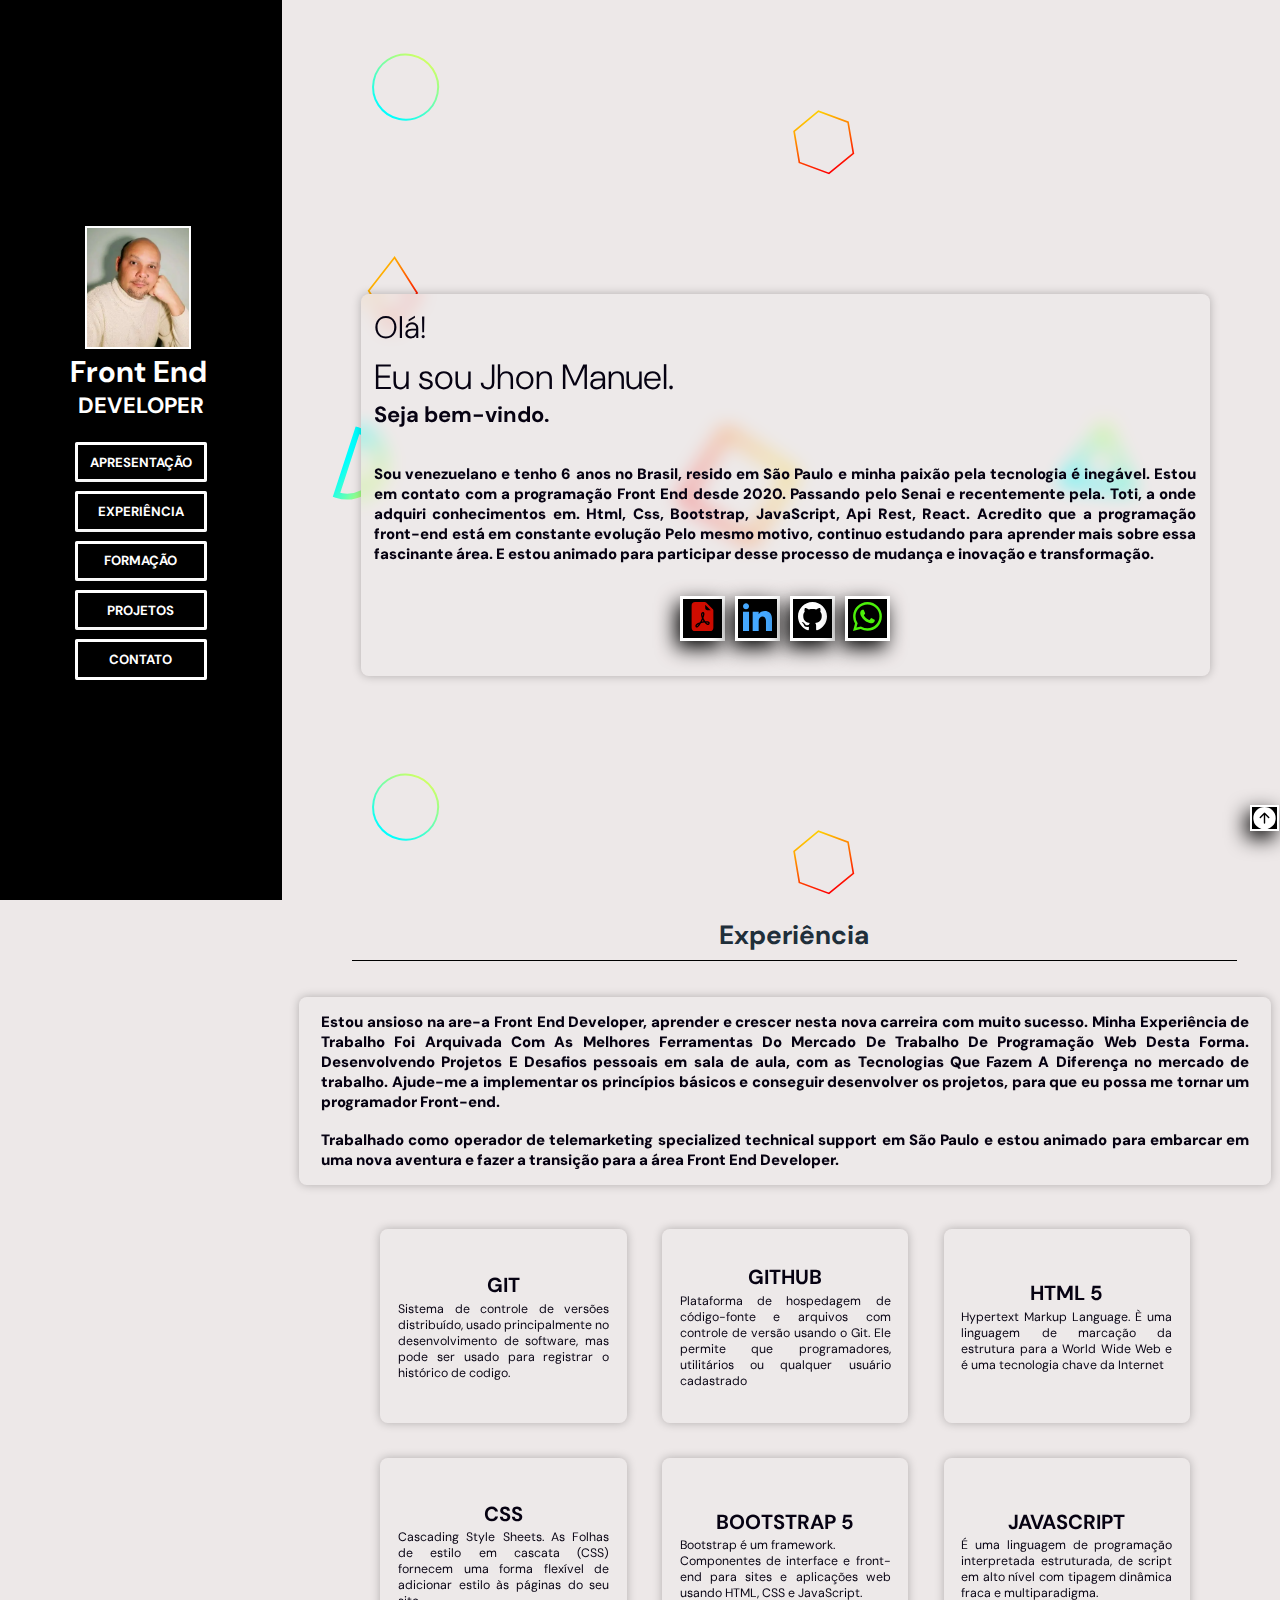
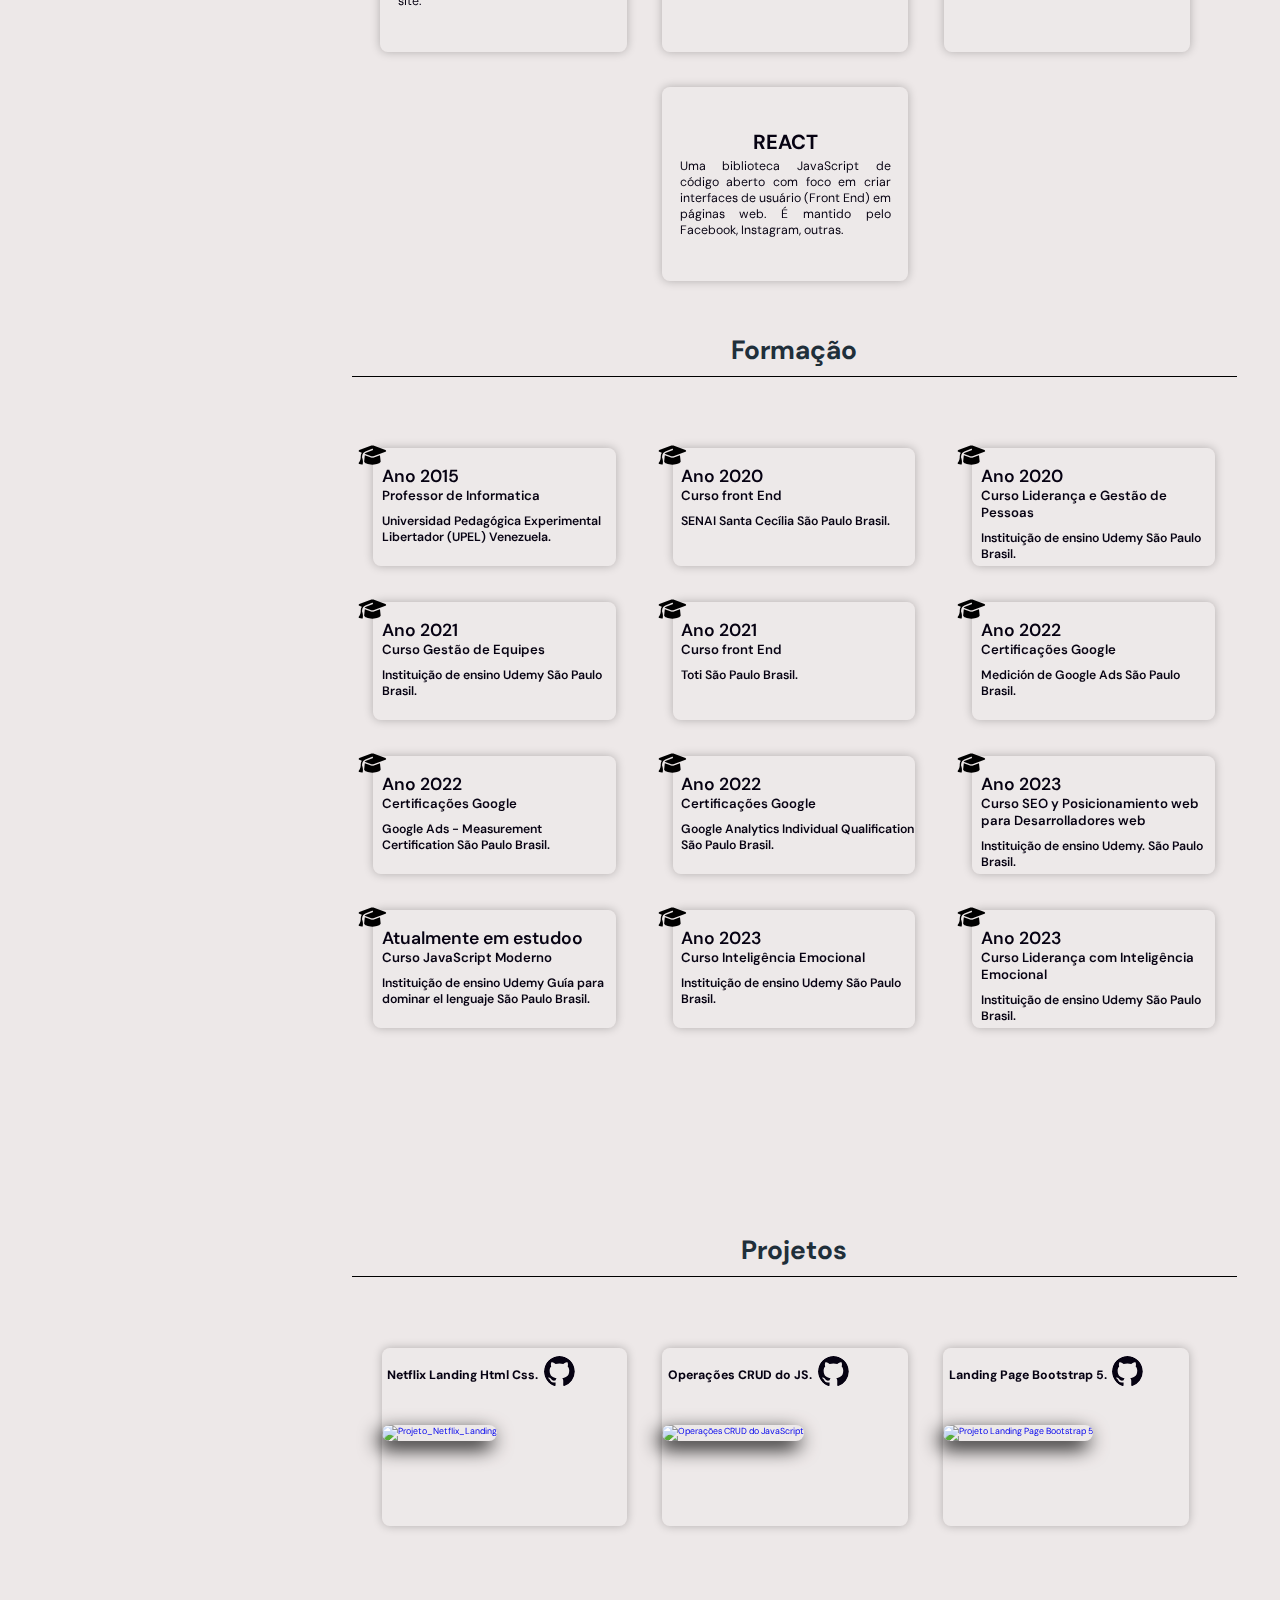
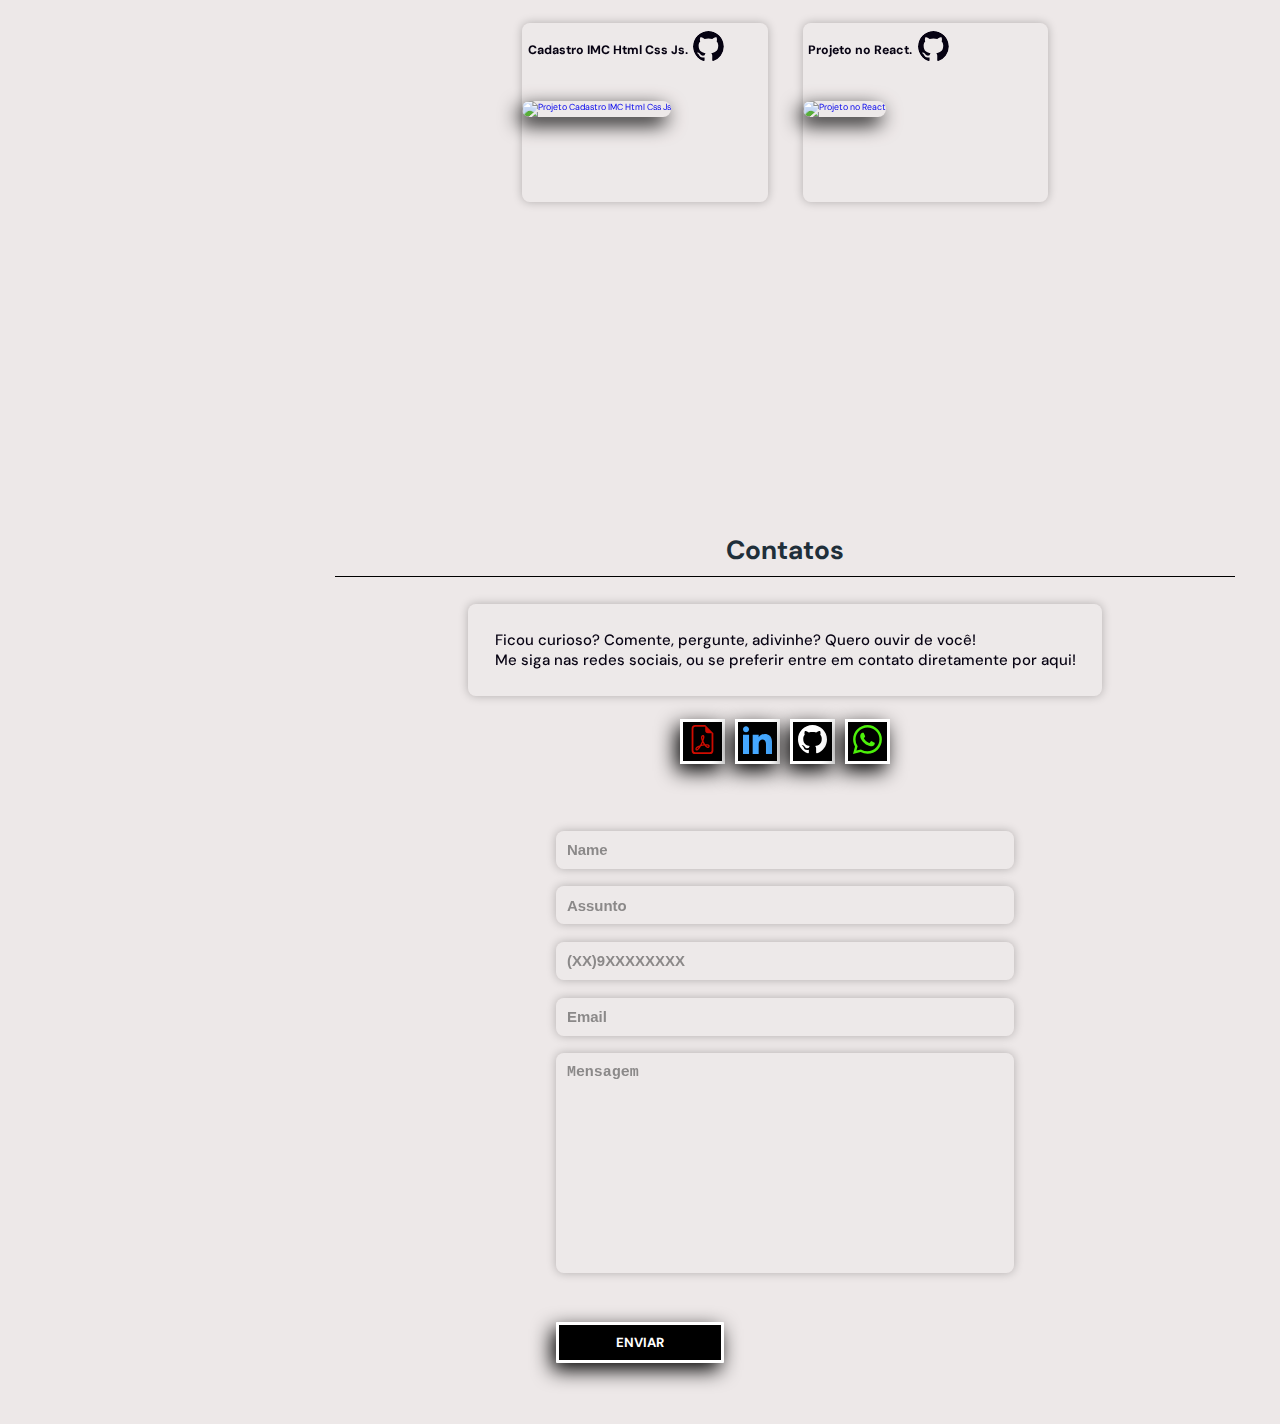
==== commit 2ed236a6: "Uploading: Adjustment The mirror type background was made in css with background" ====
--- a/index.html
+++ b/index.html
@@ -17,7 +17,7 @@
     <link rel="preconnect" href="https://fonts.googleapis.com">
     <link rel="preconnect" href="https://fonts.gstatic.com" crossorigin>
 
-<!-- bootstrap -->
+    <!-- bootstrap -->
     <link rel="stylesheet" href="https://cdn.jsdelivr.net/npm/bootstrap-icons@1.10.5/font/bootstrap-icons.css">
 
 
@@ -84,81 +84,85 @@
 
     <!-- header section ends -->
 
-    <div id="menu" class="bi bi-list" > 
+    <div id="menu" class="bi bi-list">
     </div>
 
     <!-- home section starts  -->
 
     <section class="home" id="home">
-
-
-        <h3>Olá!</h3>
-        <h1>Eu sou Jhon Manuel.</h1>
-
-        <p class="span">
-            Seja bem-vindo.
-        </p>
-
-        <div class="home_p">
-            <p>
-                Sou venezuelano e tenho 6 anos no Brasil, resido em São Paulo e minha paixão pela tecnologia é inegável.
-                Estou em contato com a programação Front End desde 2020. Passando pelo Senai e recentemente pela.
-                Toti, a onde adquiri conhecimentos em. Html, Css, Bootstrap, JavaScript, Api Rest, React. Acredito que a
-                programação
-                front-end está em constante evolução Pelo mesmo motivo, continuo estudando para aprender mais sobre essa fascinante área. 
-                E estou animado para participar desse processo de mudança e inovação e transformação.
-
+        <div class="home_conte">
+
+            <h3>Olá!</h3>
+            <h1>Eu sou Jhon Manuel.</h1>
+
+            <p class="span">
+                Seja bem-vindo.
             </p>
+
+            <div class="home_p">
+                <p>
+                    Sou venezuelano e tenho 6 anos no Brasil, resido em São Paulo e minha paixão pela tecnologia é
+                    inegável.
+                    Estou em contato com a programação Front End desde 2020. Passando pelo Senai e recentemente pela.
+                    Toti, a onde adquiri conhecimentos em. Html, Css, Bootstrap, JavaScript, Api Rest, React. Acredito
+                    que a
+                    programação
+                    front-end está em constante evolução Pelo mesmo motivo, continuo estudando para aprender mais sobre
+                    essa
+                    fascinante área.
+                    E estou animado para participar desse processo de mudança e inovação e transformação.
+
+                </p>
+            </div>
+
+            <div class="social-links">
+                <div id="download" class="social-btn flex-center">
+                    <a href="pdf/Jhon Manuel Gil Barcenas_CV.pdf" download="Curriculum-Jhon" target="_black">
+                        <svg xmlns="http://www.w3.org/2000/svg" width="16" height="16" fill="currentColor"
+                            class="bi bi-file-earmark-pdf-fill" viewBox="0 0 16 16">
+                            <path
+                                d="M5.523 12.424c.14-.082.293-.162.459-.238a7.878 7.878 0 0 1-.45.606c-.28.337-.498.516-.635.572a.266.266 0 0 1-.035.012.282.282 0 0 1-.026-.044c-.056-.11-.054-.216.04-.36.106-.165.319-.354.647-.548zm2.455-1.647c-.119.025-.237.05-.356.078a21.148 21.148 0 0 0 .5-1.05 12.045 12.045 0 0 0 .51.858c-.217.032-.436.07-.654.114zm2.525.939a3.881 3.881 0 0 1-.435-.41c.228.005.434.022.612.054.317.057.466.147.518.209a.095.095 0 0 1 .026.064.436.436 0 0 1-.06.2.307.307 0 0 1-.094.124.107.107 0 0 1-.069.015c-.09-.003-.258-.066-.498-.256zM8.278 6.97c-.04.244-.108.524-.2.829a4.86 4.86 0 0 1-.089-.346c-.076-.353-.087-.63-.046-.822.038-.177.11-.248.196-.283a.517.517 0 0 1 .145-.04c.013.03.028.092.032.198.005.122-.007.277-.038.465z" />
+                            <path fill-rule="evenodd"
+                                d="M4 0h5.293A1 1 0 0 1 10 .293L13.707 4a1 1 0 0 1 .293.707V14a2 2 0 0 1-2 2H4a2 2 0 0 1-2-2V2a2 2 0 0 1 2-2zm5.5 1.5v2a1 1 0 0 0 1 1h2l-3-3zM4.165 13.668c.09.18.23.343.438.419.207.075.412.04.58-.03.318-.13.635-.436.926-.786.333-.401.683-.927 1.021-1.51a11.651 11.651 0 0 1 1.997-.406c.3.383.61.713.91.95.28.22.603.403.934.417a.856.856 0 0 0 .51-.138c.155-.101.27-.247.354-.416.09-.181.145-.37.138-.563a.844.844 0 0 0-.2-.518c-.226-.27-.596-.4-.96-.465a5.76 5.76 0 0 0-1.335-.05 10.954 10.954 0 0 1-.98-1.686c.25-.66.437-1.284.52-1.794.036-.218.055-.426.048-.614a1.238 1.238 0 0 0-.127-.538.7.7 0 0 0-.477-.365c-.202-.043-.41 0-.601.077-.377.15-.576.47-.651.823-.073.34-.04.736.046 1.136.088.406.238.848.43 1.295a19.697 19.697 0 0 1-1.062 2.227 7.662 7.662 0 0 0-1.482.645c-.37.22-.699.48-.897.787-.21.326-.275.714-.08 1.103z" />
+                        </svg>
+                    </a>
+                    <span>Download</span>
+                </div>
+
+                <div id="linkedin" class="social-btn flex-center">
+                    <a href="https://www.linkedin.com/in/jhon-manuel-gil/" target="_black">
+                        <svg viewBox="0 0 24 24" height="24" width="24" xmlns="http://www.w3.org/2000/svg">
+                            <path
+                                d="M4.98 3.5c0 1.381-1.11 2.5-2.48 2.5s-2.48-1.119-2.48-2.5c0-1.38 1.11-2.5 2.48-2.5s2.48 1.12 2.48 2.5zm.02 4.5h-5v16h5v-16zm7.982 0h-4.968v16h4.969v-8.399c0-4.67 6.029-5.052 6.029 0v8.399h4.988v-10.131c0-7.88-8.922-7.593-11.018-3.714v-2.155z">
+                            </path>
+                    </a>
+                    </svg><span>Linkedin</span>
+
+                </div>
+
+                <div id="github" class="social-btn flex-center">
+                    <a href="https://github.com/jhonmanuelg" target="_black">
+                        <svg viewBox="0 0 24 24" height="24" width="24" xmlns="http://www.w3.org/2000/svg">
+                            <path
+                                d="M12 0c-6.626 0-12 5.373-12 12 0 5.302 3.438 9.8 8.207 11.387.599.111.793-.261.793-.577v-2.234c-3.338.726-4.033-1.416-4.033-1.416-.546-1.387-1.333-1.756-1.333-1.756-1.089-.745.083-.729.083-.729 1.205.084 1.839 1.237 1.839 1.237 1.07 1.834 2.807 1.304 3.492.997.107-.775.418-1.305.762-1.604-2.665-.305-5.467-1.334-5.467-5.931 0-1.311.469-2.381 1.236-3.221-.124-.303-.535-1.524.117-3.176 0 0 1.008-.322 3.301 1.23.957-.266 1.983-.399 3.003-.404 1.02.005 2.047.138 3.006.404 2.291-1.552 3.297-1.23 3.297-1.23.653 1.653.242 2.874.118 3.176.77.84 1.235 1.911 1.235 3.221 0 4.609-2.807 5.624-5.479 5.921.43.372.823 1.102.823 2.222v3.293c0 .319.192.694.801.576 4.765-1.589 8.199-6.086 8.199-11.386 0-6.627-5.373-12-12-12z">
+                            </path>
+                        </svg>
+                    </a>
+                    <span>Github</span>
+                </div>
+                <div id="whatsApp" class="social-btn flex-center">
+                    <a ria-label="Chat on WhatsApp" id="WhatsApp-link" class="button_span_btn">
+                        <svg xmlns="http://www.w3.org/2000/svg" width="16" height="16" fill="currentColor"
+                            class="bi bi-whatsapp" viewBox="0 0 16 16">
+                            <path
+                                d="M13.601 2.326A7.854 7.854 0 0 0 7.994 0C3.627 0 .068 3.558.064 7.926c0 1.399.366 2.76 1.057 3.965L0 16l4.204-1.102a7.933 7.933 0 0 0 3.79.965h.004c4.368 0 7.926-3.558 7.93-7.93A7.898 7.898 0 0 0 13.6 2.326zM7.994 14.521a6.573 6.573 0 0 1-3.356-.92l-.24-.144-2.494.654.666-2.433-.156-.251a6.56 6.56 0 0 1-1.007-3.505c0-3.626 2.957-6.584 6.591-6.584a6.56 6.56 0 0 1 4.66 1.931 6.557 6.557 0 0 1 1.928 4.66c-.004 3.639-2.961 6.592-6.592 6.592zm3.615-4.934c-.197-.099-1.17-.578-1.353-.646-.182-.065-.315-.099-.445.099-.133.197-.513.646-.627.775-.114.133-.232.148-.43.05-.197-.1-.836-.308-1.592-.985-.59-.525-.985-1.175-1.103-1.372-.114-.198-.011-.304.088-.403.087-.088.197-.232.296-.346.1-.114.133-.198.198-.33.065-.134.034-.248-.015-.347-.05-.099-.445-1.076-.612-1.47-.16-.389-.323-.335-.445-.34-.114-.007-.247-.007-.38-.007a.729.729 0 0 0-.529.247c-.182.198-.691.677-.691 1.654 0 .977.71 1.916.81 2.049.098.133 1.394 2.132 3.383 2.992.47.205.84.326 1.129.418.475.152.904.129 1.246.08.38-.058 1.171-.48 1.338-.943.164-.464.164-.86.114-.943-.049-.084-.182-.133-.38-.232z" />
+                        </svg>
+                    </a>
+                    <span>WhatsApp</span>
+                </div>
+            </div>
         </div>
 
-        <div class="social-links">
-            <div id="download" class="social-btn flex-center">
-                <a href="pdf/Jhon Manuel Gil Barcenas_CV.pdf" download="Curriculum-Jhon" target="_black">
-                    <svg xmlns="http://www.w3.org/2000/svg" width="16" height="16" fill="currentColor"
-                        class="bi bi-file-earmark-pdf-fill" viewBox="0 0 16 16">
-                        <path
-                            d="M5.523 12.424c.14-.082.293-.162.459-.238a7.878 7.878 0 0 1-.45.606c-.28.337-.498.516-.635.572a.266.266 0 0 1-.035.012.282.282 0 0 1-.026-.044c-.056-.11-.054-.216.04-.36.106-.165.319-.354.647-.548zm2.455-1.647c-.119.025-.237.05-.356.078a21.148 21.148 0 0 0 .5-1.05 12.045 12.045 0 0 0 .51.858c-.217.032-.436.07-.654.114zm2.525.939a3.881 3.881 0 0 1-.435-.41c.228.005.434.022.612.054.317.057.466.147.518.209a.095.095 0 0 1 .026.064.436.436 0 0 1-.06.2.307.307 0 0 1-.094.124.107.107 0 0 1-.069.015c-.09-.003-.258-.066-.498-.256zM8.278 6.97c-.04.244-.108.524-.2.829a4.86 4.86 0 0 1-.089-.346c-.076-.353-.087-.63-.046-.822.038-.177.11-.248.196-.283a.517.517 0 0 1 .145-.04c.013.03.028.092.032.198.005.122-.007.277-.038.465z" />
-                        <path fill-rule="evenodd"
-                            d="M4 0h5.293A1 1 0 0 1 10 .293L13.707 4a1 1 0 0 1 .293.707V14a2 2 0 0 1-2 2H4a2 2 0 0 1-2-2V2a2 2 0 0 1 2-2zm5.5 1.5v2a1 1 0 0 0 1 1h2l-3-3zM4.165 13.668c.09.18.23.343.438.419.207.075.412.04.58-.03.318-.13.635-.436.926-.786.333-.401.683-.927 1.021-1.51a11.651 11.651 0 0 1 1.997-.406c.3.383.61.713.91.95.28.22.603.403.934.417a.856.856 0 0 0 .51-.138c.155-.101.27-.247.354-.416.09-.181.145-.37.138-.563a.844.844 0 0 0-.2-.518c-.226-.27-.596-.4-.96-.465a5.76 5.76 0 0 0-1.335-.05 10.954 10.954 0 0 1-.98-1.686c.25-.66.437-1.284.52-1.794.036-.218.055-.426.048-.614a1.238 1.238 0 0 0-.127-.538.7.7 0 0 0-.477-.365c-.202-.043-.41 0-.601.077-.377.15-.576.47-.651.823-.073.34-.04.736.046 1.136.088.406.238.848.43 1.295a19.697 19.697 0 0 1-1.062 2.227 7.662 7.662 0 0 0-1.482.645c-.37.22-.699.48-.897.787-.21.326-.275.714-.08 1.103z" />
-                    </svg>
-                </a>
-                <span>Download</span>
-            </div>
-
-            <div id="linkedin" class="social-btn flex-center">
-                <a href="https://www.linkedin.com/in/jhon-manuel-gil/" target="_black">
-                    <svg viewBox="0 0 24 24" height="24" width="24" xmlns="http://www.w3.org/2000/svg">
-                        <path
-                            d="M4.98 3.5c0 1.381-1.11 2.5-2.48 2.5s-2.48-1.119-2.48-2.5c0-1.38 1.11-2.5 2.48-2.5s2.48 1.12 2.48 2.5zm.02 4.5h-5v16h5v-16zm7.982 0h-4.968v16h4.969v-8.399c0-4.67 6.029-5.052 6.029 0v8.399h4.988v-10.131c0-7.88-8.922-7.593-11.018-3.714v-2.155z">
-                        </path>
-                </a>
-                </svg><span>Linkedin</span>
-
-            </div>
-
-            <div id="github" class="social-btn flex-center">
-                <a href="https://github.com/jhonmanuelg" target="_black">
-                    <svg viewBox="0 0 24 24" height="24" width="24" xmlns="http://www.w3.org/2000/svg">
-                        <path
-                            d="M12 0c-6.626 0-12 5.373-12 12 0 5.302 3.438 9.8 8.207 11.387.599.111.793-.261.793-.577v-2.234c-3.338.726-4.033-1.416-4.033-1.416-.546-1.387-1.333-1.756-1.333-1.756-1.089-.745.083-.729.083-.729 1.205.084 1.839 1.237 1.839 1.237 1.07 1.834 2.807 1.304 3.492.997.107-.775.418-1.305.762-1.604-2.665-.305-5.467-1.334-5.467-5.931 0-1.311.469-2.381 1.236-3.221-.124-.303-.535-1.524.117-3.176 0 0 1.008-.322 3.301 1.23.957-.266 1.983-.399 3.003-.404 1.02.005 2.047.138 3.006.404 2.291-1.552 3.297-1.23 3.297-1.23.653 1.653.242 2.874.118 3.176.77.84 1.235 1.911 1.235 3.221 0 4.609-2.807 5.624-5.479 5.921.43.372.823 1.102.823 2.222v3.293c0 .319.192.694.801.576 4.765-1.589 8.199-6.086 8.199-11.386 0-6.627-5.373-12-12-12z">
-                        </path>
-                    </svg>
-                </a>
-                <span>Github</span>
-            </div>
-            <div id="whatsApp" class="social-btn flex-center">
-                <a ria-label="Chat on WhatsApp" id="WhatsApp-link" class="button_span_btn">
-                    <svg xmlns="http://www.w3.org/2000/svg" width="16" height="16" fill="currentColor"
-                        class="bi bi-whatsapp" viewBox="0 0 16 16">
-                        <path
-                            d="M13.601 2.326A7.854 7.854 0 0 0 7.994 0C3.627 0 .068 3.558.064 7.926c0 1.399.366 2.76 1.057 3.965L0 16l4.204-1.102a7.933 7.933 0 0 0 3.79.965h.004c4.368 0 7.926-3.558 7.93-7.93A7.898 7.898 0 0 0 13.6 2.326zM7.994 14.521a6.573 6.573 0 0 1-3.356-.92l-.24-.144-2.494.654.666-2.433-.156-.251a6.56 6.56 0 0 1-1.007-3.505c0-3.626 2.957-6.584 6.591-6.584a6.56 6.56 0 0 1 4.66 1.931 6.557 6.557 0 0 1 1.928 4.66c-.004 3.639-2.961 6.592-6.592 6.592zm3.615-4.934c-.197-.099-1.17-.578-1.353-.646-.182-.065-.315-.099-.445.099-.133.197-.513.646-.627.775-.114.133-.232.148-.43.05-.197-.1-.836-.308-1.592-.985-.59-.525-.985-1.175-1.103-1.372-.114-.198-.011-.304.088-.403.087-.088.197-.232.296-.346.1-.114.133-.198.198-.33.065-.134.034-.248-.015-.347-.05-.099-.445-1.076-.612-1.47-.16-.389-.323-.335-.445-.34-.114-.007-.247-.007-.38-.007a.729.729 0 0 0-.529.247c-.182.198-.691.677-.691 1.654 0 .977.71 1.916.81 2.049.098.133 1.394 2.132 3.383 2.992.47.205.84.326 1.129.418.475.152.904.129 1.246.08.38-.058 1.171-.48 1.338-.943.164-.464.164-.86.114-.943-.049-.084-.182-.133-.38-.232z" />
-                    </svg>
-                </a>
-                <span>WhatsApp</span>
-            </div>
-        </div>
-
-
     </section>
 
     <!-- home section ends -->
@@ -174,17 +178,23 @@
             <div class="info">
 
                 <p>
-                    Estou ansioso na are-a Front End Developer, aprender e crescer nesta nova carreira com muito sucesso.
-                    Minha Experiência de Trabalho Foi Arquivada Com As Melhores Ferramentas Do Mercado De Trabalho De Programação Web Desta Forma. 
-                    Desenvolvendo Projetos E Desafios pessoais em sala de aula, com as Tecnologias Que Fazem A Diferença no mercado de trabalho. 
-                    Ajude-me a implementar os princípios básicos e conseguir desenvolver os projetos, para que eu possa me tornar um programador Front-end.
-                    
+                    Estou ansioso na are-a Front End Developer, aprender e crescer nesta nova carreira com muito
+                    sucesso.
+                    Minha Experiência de Trabalho Foi Arquivada Com As Melhores Ferramentas Do Mercado De Trabalho De
+                    Programação Web Desta Forma.
+                    Desenvolvendo Projetos E Desafios pessoais em sala de aula, com as Tecnologias Que Fazem A Diferença
+                    no mercado de trabalho.
+                    Ajude-me a implementar os princípios básicos e conseguir desenvolver os projetos, para que eu possa
+                    me tornar um programador Front-end.
+
                     <button class="butto_leer" id="btne_ver_mas">...Leer mas</button>
 
                 </p>
+                <br>
                 <p class="ocultar" id="span_text">
                     Trabalhado como operador de telemarketing specialized technical support em
-                    São Paulo e estou animado para embarcar em uma nova aventura e fazer a transição para a área Front End Developer.
+                    São Paulo e estou animado para embarcar em uma nova aventura e fazer a transição para a área Front
+                    End Developer.
                     <button class="butto_leer" id="btne_ver_menos">...Leer menos</button>
                 </p>
 
--- a/css/style.css
+++ b/css/style.css
@@ -5,8 +5,8 @@
     --yellow: #ffffff;
     --white: #1f2f3a;
     --whiteBtm: #060212;
-    --fondo: #d3d3d3;
-    --fondoBTN: #c4c4c4;
+    --fondo: #ede8e8;
+    --fondoBTN: #fefefe;
     --fondoCard: #000000;
     --fonttitle: 'DM Sans', sans-serif;
 }
@@ -45,14 +45,13 @@
 }
 
 body {
-    background: var(--fondo);
     overflow-y: hidden;
     padding-left: 29rem;
     font-family: var(--fonttitle);
-    background-color: #C8C8C8;
-    background-image: url("data:image/svg+xml,%3Csvg xmlns='http://www.w3.org/2000/svg' viewBox='0 0 1600 900'%3E%3Cdefs%3E%3ClinearGradient id='a' x1='0' x2='0' y1='1' y2='0'%3E%3Cstop offset='0' stop-color='%230FF'/%3E%3Cstop offset='1' stop-color='%23CF6'/%3E%3C/linearGradient%3E%3ClinearGradient id='b' x1='0' x2='0' y1='0' y2='1'%3E%3Cstop offset='0' stop-color='%23F00'/%3E%3Cstop offset='1' stop-color='%23FC0'/%3E%3C/linearGradient%3E%3C/defs%3E%3Cg fill='%23FFF' fill-opacity='0' stroke-miterlimit='10'%3E%3Cg stroke='url(%23a)' stroke-width='3.3'%3E%3Cpath transform='translate(-91 12.399999999999999) rotate(5.5 1409 581) scale(0.99893)' d='M1409 581 1450.35 511 1490 581z'/%3E%3Ccircle stroke-width='1.1' transform='translate(-83.5 61) rotate(10.8 800 450) scale(1.015839)' cx='500' cy='100' r='40'/%3E%3Cpath transform='translate(30.9 -115.5) rotate(100.5 401 736) scale(1.015839)' d='M400.86 735.5h-83.73c0-23.12 18.74-41.87 41.87-41.87S400.86 712.38 400.86 735.5z'/%3E%3C/g%3E%3Cg stroke='url(%23b)' stroke-width='1'%3E%3Cpath transform='translate(366 -9.399999999999999) rotate(2.3499999999999996 150 345) scale(0.9683099999999999)' d='M149.8 345.2 118.4 389.8 149.8 434.4 181.2 389.8z'/%3E%3Crect stroke-width='2.2' transform='translate(-161.5 -160) rotate(111.6 1089 759)' x='1039' y='709' width='100' height='100'/%3E%3Cpath transform='translate(-282 86) rotate(18.6 1400 132) scale(0.925)' d='M1426.8 132.4 1405.7 168.8 1363.7 168.8 1342.7 132.4 1363.7 96 1405.7 96z'/%3E%3C/g%3E%3C/g%3E%3C/svg%3E");
+    background-color: var(--fondo);
+    background-image: url("data:image/svg+xml,%3Csvg xmlns='http://www.w3.org/2000/svg' viewBox='0 0 1600 900'%3E%3Cdefs%3E%3ClinearGradient id='a' x1='0' x2='0' y1='1' y2='0' gradientTransform='rotate(24,0.5,0.5)'%3E%3Cstop offset='0' stop-color='%230FF'/%3E%3Cstop offset='1' stop-color='%23CF6'/%3E%3C/linearGradient%3E%3ClinearGradient id='b' x1='0' x2='0' y1='0' y2='1' gradientTransform='rotate(133,0.5,0.5)'%3E%3Cstop offset='0' stop-color='%23F00'/%3E%3Cstop offset='1' stop-color='%23FC0'/%3E%3C/linearGradient%3E%3C/defs%3E%3Cg fill='%23FFF' fill-opacity='0' stroke-miterlimit='10'%3E%3Cg stroke='url(%23a)' stroke-width='7.26'%3E%3Cpath transform='translate(-88.9 13.599999999999998) rotate(6.7 1409 581) scale(1.008344)' d='M1409 581 1450.35 511 1490 581z'/%3E%3Ccircle stroke-width='2.4200000000000004' transform='translate(-76 58) rotate(11.4 800 450) scale(1.016862)' cx='500' cy='100' r='40'/%3E%3Cpath transform='translate(33 -120) rotate(108 401 736) scale(1.016862)' d='M400.86 735.5h-83.73c0-23.12 18.74-41.87 41.87-41.87S400.86 712.38 400.86 735.5z'/%3E%3C/g%3E%3Cg stroke='url(%23b)' stroke-width='2.2'%3E%3Cpath transform='translate(348 -11.2) rotate(2.8 150 345) scale(0.965448)' d='M149.8 345.2 118.4 389.8 149.8 434.4 181.2 389.8z'/%3E%3Crect stroke-width='4.840000000000001' transform='translate(-166 -151) rotate(122.39999999999999 1089 759)' x='1039' y='709' width='100' height='100'/%3E%3Cpath transform='translate(-280.8 87.2) rotate(20.400000000000002 1400 132) scale(0.94)' d='M1426.8 132.4 1405.7 168.8 1363.7 168.8 1342.7 132.4 1363.7 96 1405.7 96z'/%3E%3C/g%3E%3C/g%3E%3C/svg%3E");
     background-attachment: fixed;
-    background-size: cover;
+    background-size: contain;
 }
 
 section {
@@ -337,7 +336,15 @@
     transition: all 0.5s;
 }
 
-
+.home_conte {
+    width: 100%;
+    padding: 1.5rem;
+    height: inherit;
+    background: rgba(255, 255, 255, .05);
+    box-shadow: 0 0 10px rgba(0, 0, 0, 0.25);
+    backdrop-filter: blur(10px);
+    border-radius: 8px;
+}
 
 .home h3 {
     font-size: 3.5rem;
@@ -365,7 +372,7 @@
 
 .home_p p {
     text-align: justify;
-    font-size: 1.5rem;
+    font-size: 2rem;
     color: var(--whiteBtm);
     padding: 1rem 0;
     font-weight: 900;
@@ -392,18 +399,25 @@
     flex-wrap: wrap;
     padding: 1rem 0;
     transition: all 0.5s;
-}
-
-.row .info {
+    
+}
+
+.info {
+    width: 100%;
     margin-top: 3rem;
-    width: 100%;
+    padding: 1.5rem;
+    height: inherit;
+    background: rgba(255, 255, 255, .05);
+    box-shadow: 0 0 10px rgba(0, 0, 0, 0.25);
+    backdrop-filter: blur(10px);
+    border-radius: 8px;
 }
 
 .info p {
     text-align: justify;
-    font-size: 1.5rem;
-    color: var(--whiteBtm);
-    padding: 0rem 7rem;
+    font-size: 2rem;
+    color: var(--whiteBtm);
+    padding: 0.3rem 1rem;
     font-weight: 900;
 }
 
@@ -419,9 +433,6 @@
 
 .about .row .counter .box {
     width: 27rem;
-    height: 20rem;
-    background-color: var(--fondoCard);
-    border: 3px solid var(--yellow);
     box-shadow: -4px 7px 20px #000000;
     text-align: start;
     padding: 2rem;
@@ -431,6 +442,11 @@
     flex-direction: column;
     justify-content: center;
     align-items: center;
+    height: inherit;
+    background: rgba(255, 255, 255, .05);
+    box-shadow: 0 0 10px rgba(0, 0, 0, 0.25);
+    backdrop-filter: blur(10px);
+    border-radius: 8px;
 }
 
 .about .row .counter .box span {
@@ -438,7 +454,7 @@
     font-weight: bold;
     font-size: 2.3rem;
     margin-bottom: 0.3rem;
-    color: var(--yellow);
+    color: var(--whiteBtm);
 }
 
 
@@ -446,7 +462,7 @@
 .about .row .counter .box p {
     text-align: justify;
     font-size: 1.4rem;
-    color: var(--yellow);
+    color: var(--whiteBtm);
     position: relative;
 
 }
@@ -466,14 +482,16 @@
 
 .education .box-container .box {
     width: 27rem;
-    height: 12rem;
-    margin: 7rem 1rem 1rem 0rem;
-    padding: 1rem;
-    border-left: 3px solid var(--fondoCard);
+    height: 14rem;
+    margin: 3rem 1rem 1rem 0rem;
     position: relative;
     display: flex;
     flex-direction: column;
-    transition: 0.5s;
+    transition: 0.5s;    
+    background: rgba(255, 255, 255, .05);
+    box-shadow: 0 0 10px rgba(0, 0, 0, 0.25);
+    backdrop-filter: blur(10px);
+    border-radius: 8px;
 }
 
 
@@ -481,7 +499,7 @@
     color: var(--whiteBtm);
     font-weight: 600;
     font-size: 2rem;
-    margin: -2rem 0rem 0rem 1rem;
+    margin: 2rem 0rem 0rem 1rem;
 }
 
 .education .box-container .box h3 {
@@ -502,7 +520,7 @@
 
 .education .box-container .box svg {
     position: absolute;
-    top: -2.4rem;
+    top: -0.4rem;
     left: -1.8rem;
     height: 2.5rem;
     width: 3.5rem;
@@ -524,10 +542,15 @@
 
 
 .portfolio .box-container .box {
-    border-radius: 0.2rem;
-    margin: 2rem 2rem 5rem;
+    padding: 3rem 0rem 0rem 0rem;
+    margin: 2rem 2rem 9rem;
     overflow: visible;
     transition: all 0.9s;
+    height: 20rem;
+    background: rgba(255, 255, 255, .05);
+    box-shadow: 0 0 10px rgba(0, 0, 0, 0.25);
+    backdrop-filter: blur(10px);
+    border-radius: 8px;
 }
 
 .portfolio .box-container .box h3 {
@@ -538,12 +561,13 @@
     padding: 3px;
     position: relative;
     top: -3.3rem;
+    left: 0.5rem;
 }
 
 .portfolio .box-container .box h3 svg {
     color: var(--whiteBtm);
     position: relative;
-    top: 0.2rem;
+    top: 0.9rem;
     left: 0.3rem;
     border-radius: 50%;
     width: 3.5rem;
@@ -553,7 +577,7 @@
     height: 20.8rem;
     width: 28.6rem;
     object-fit: fill;
-    border: 3px solid var(--yellow);
+    border-radius: 8px;
     box-shadow: -4px 7px 20px #000000;
     margin: -3.2rem 0rem 0rem 0rem;
 
@@ -590,6 +614,11 @@
     color: var(--whiteBtm);
     font-weight: 500;
     padding: 3rem;
+    height: inherit;
+    background: rgba(255, 255, 255, .05);
+    box-shadow: 0 0 10px rgba(0, 0, 0, 0.25);
+    backdrop-filter: blur(10px);
+    border-radius: 8px;
 }
 
 
@@ -608,19 +637,21 @@
     width: 100%;
     padding: 1.2rem;
     margin: 1rem 0;
-    background: var(--fondoCard);
-    color: var(--yellow);
     text-transform: none;
     font-size: 1.7rem;
     border-radius: 0.2rem;
     font-weight: 700;
     box-shadow: -4px 7px 20px #000000;
     transition: all 0.9s;
-    border: 3px solid var(--yellow);
+    height: inherit;
+    background: rgba(255, 255, 255, .05);
+    box-shadow: 0 0 10px rgba(0, 0, 0, 0.25);
+    backdrop-filter: blur(10px);
+    border-radius: 8px;
 }
 
 .cont_form .box:hover {
-    border-left-color: rgb(255, 255, 255);
+    border-left-color: rgb(74, 74, 74);
 }
 
 .cont_form .box:focus {
@@ -630,19 +661,20 @@
 
 .cont_form .box::placeholder {
     text-transform: capitalize;
-    color: #ffffff8c;
+    color: #4d4d4d9e;
 }
 
 .cont_form .message {
-    padding: 1.5rem;
-    margin: 1rem 0;
-    background: var(--fondoCard);
-    color: var(--yellow);
+    
+    color:var(--whiteBtm);
     text-transform: none;
     font-size: 1.7rem;
     height: 25rem;
     resize: none;
-
+    background: rgba(255, 255, 255, .05);
+    box-shadow: 0 0 10px rgba(0, 0, 0, 0.25);
+    backdrop-filter: blur(10px);
+    border-radius: 8px;
 }
 
 
@@ -997,7 +1029,7 @@
     .portfolio .box-container .box {
         width: 43rem;
         height: 28.5rem;
-        margin: 5rem 0rem 2rem 0rem;
+        margin: 11rem 0rem 2rem 0rem;
     }
 
     .about .row .counter .box p {
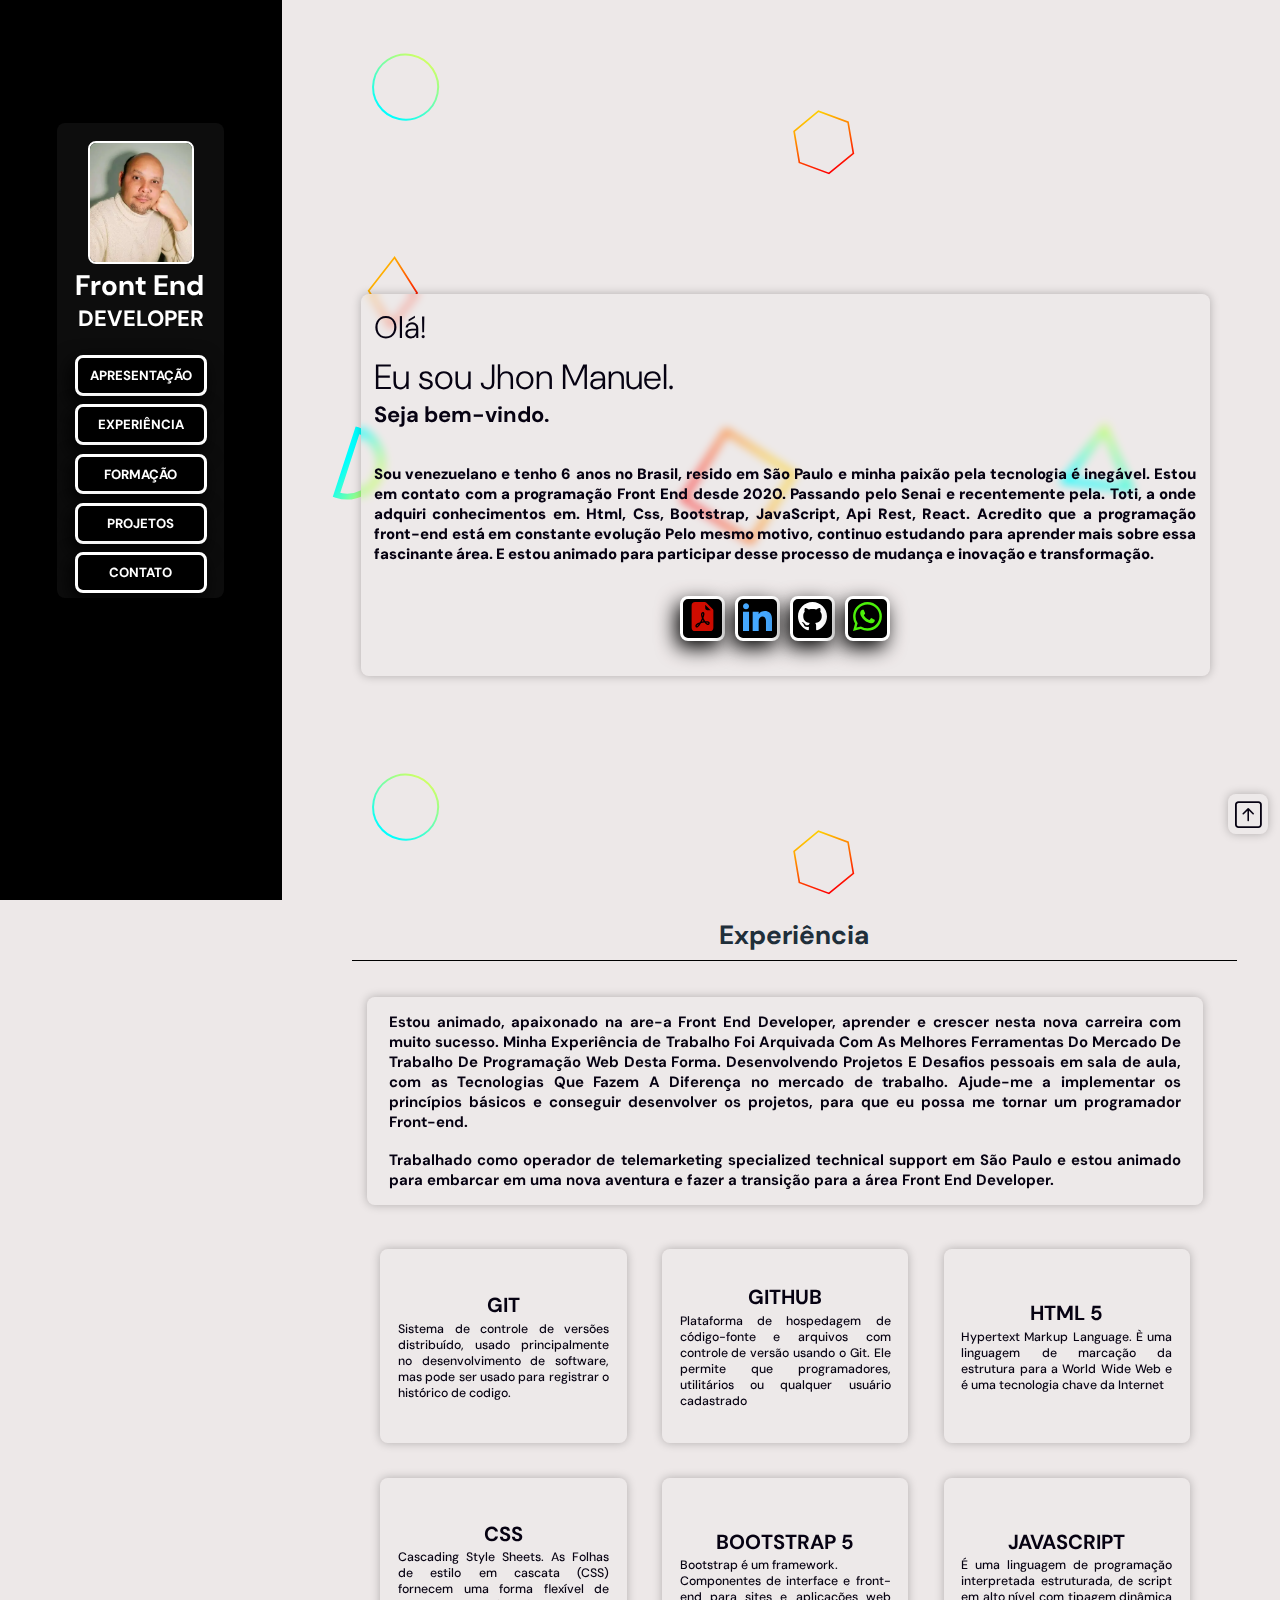
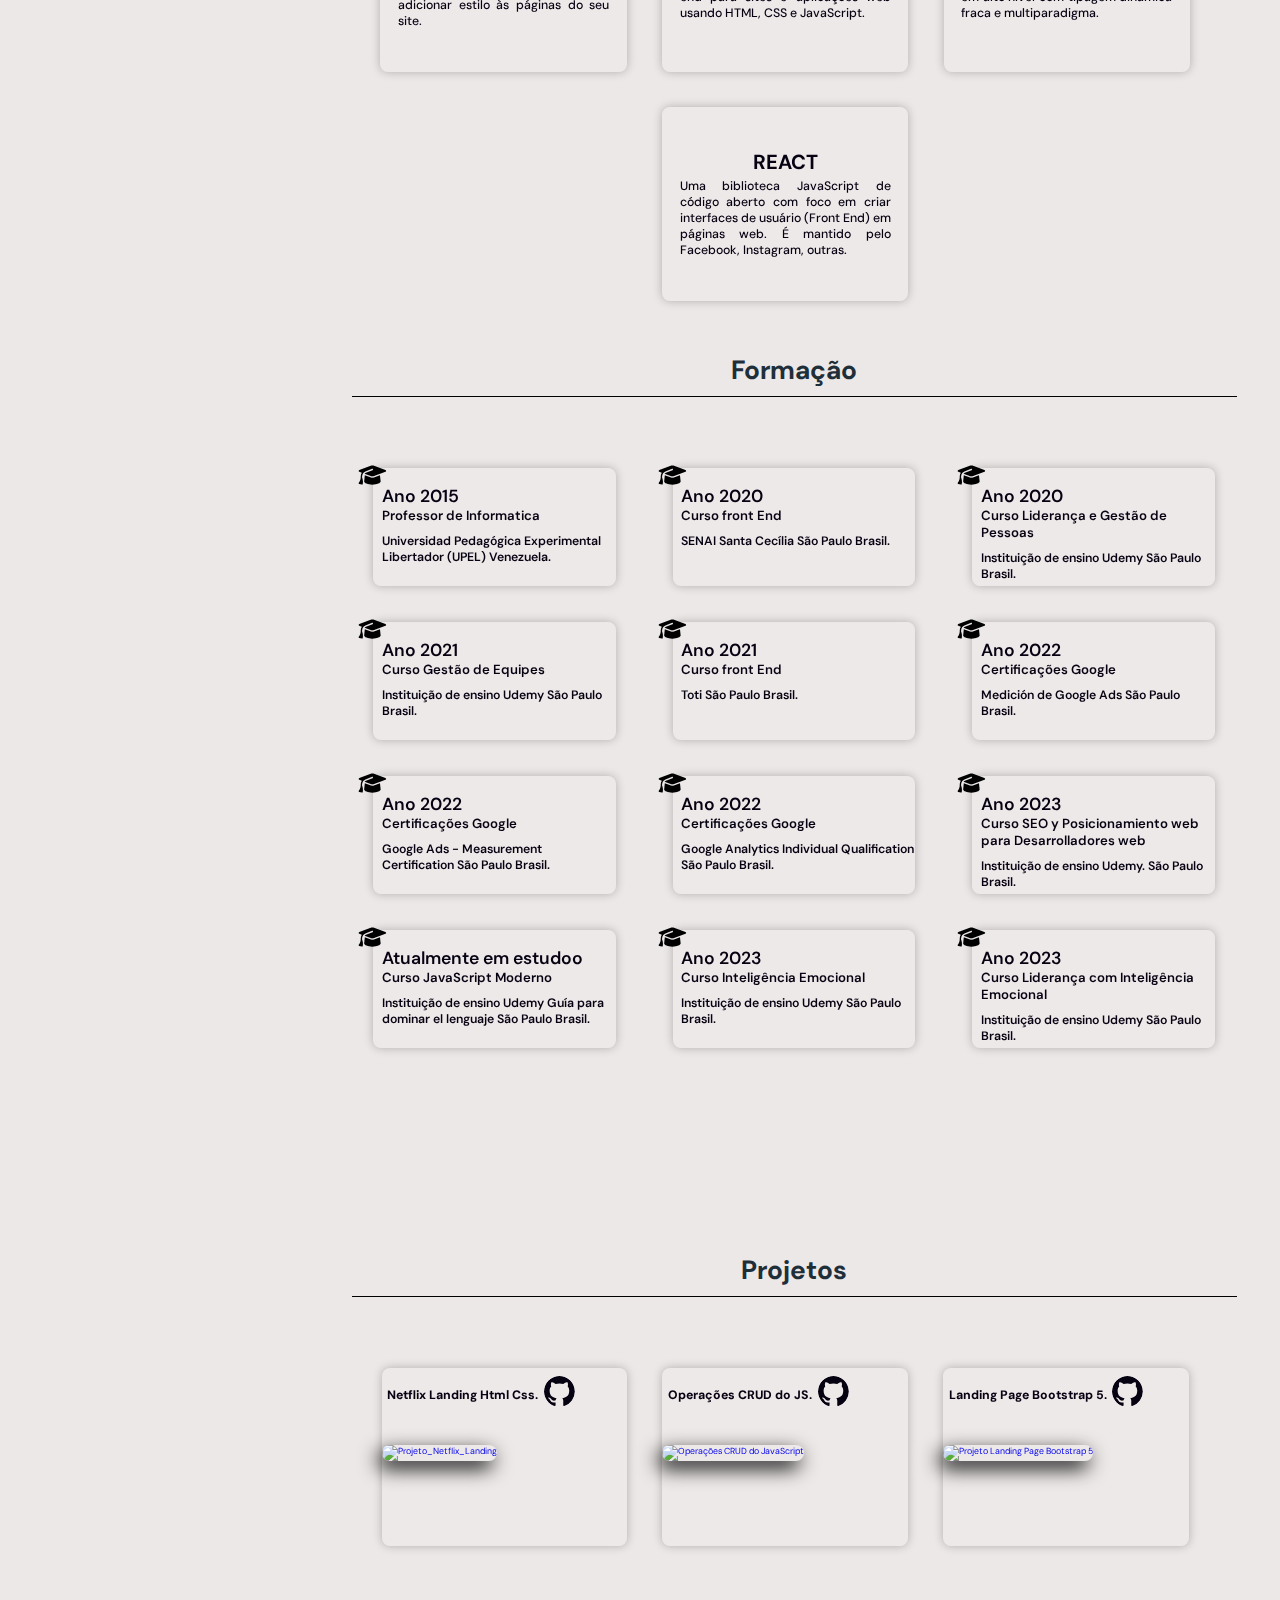
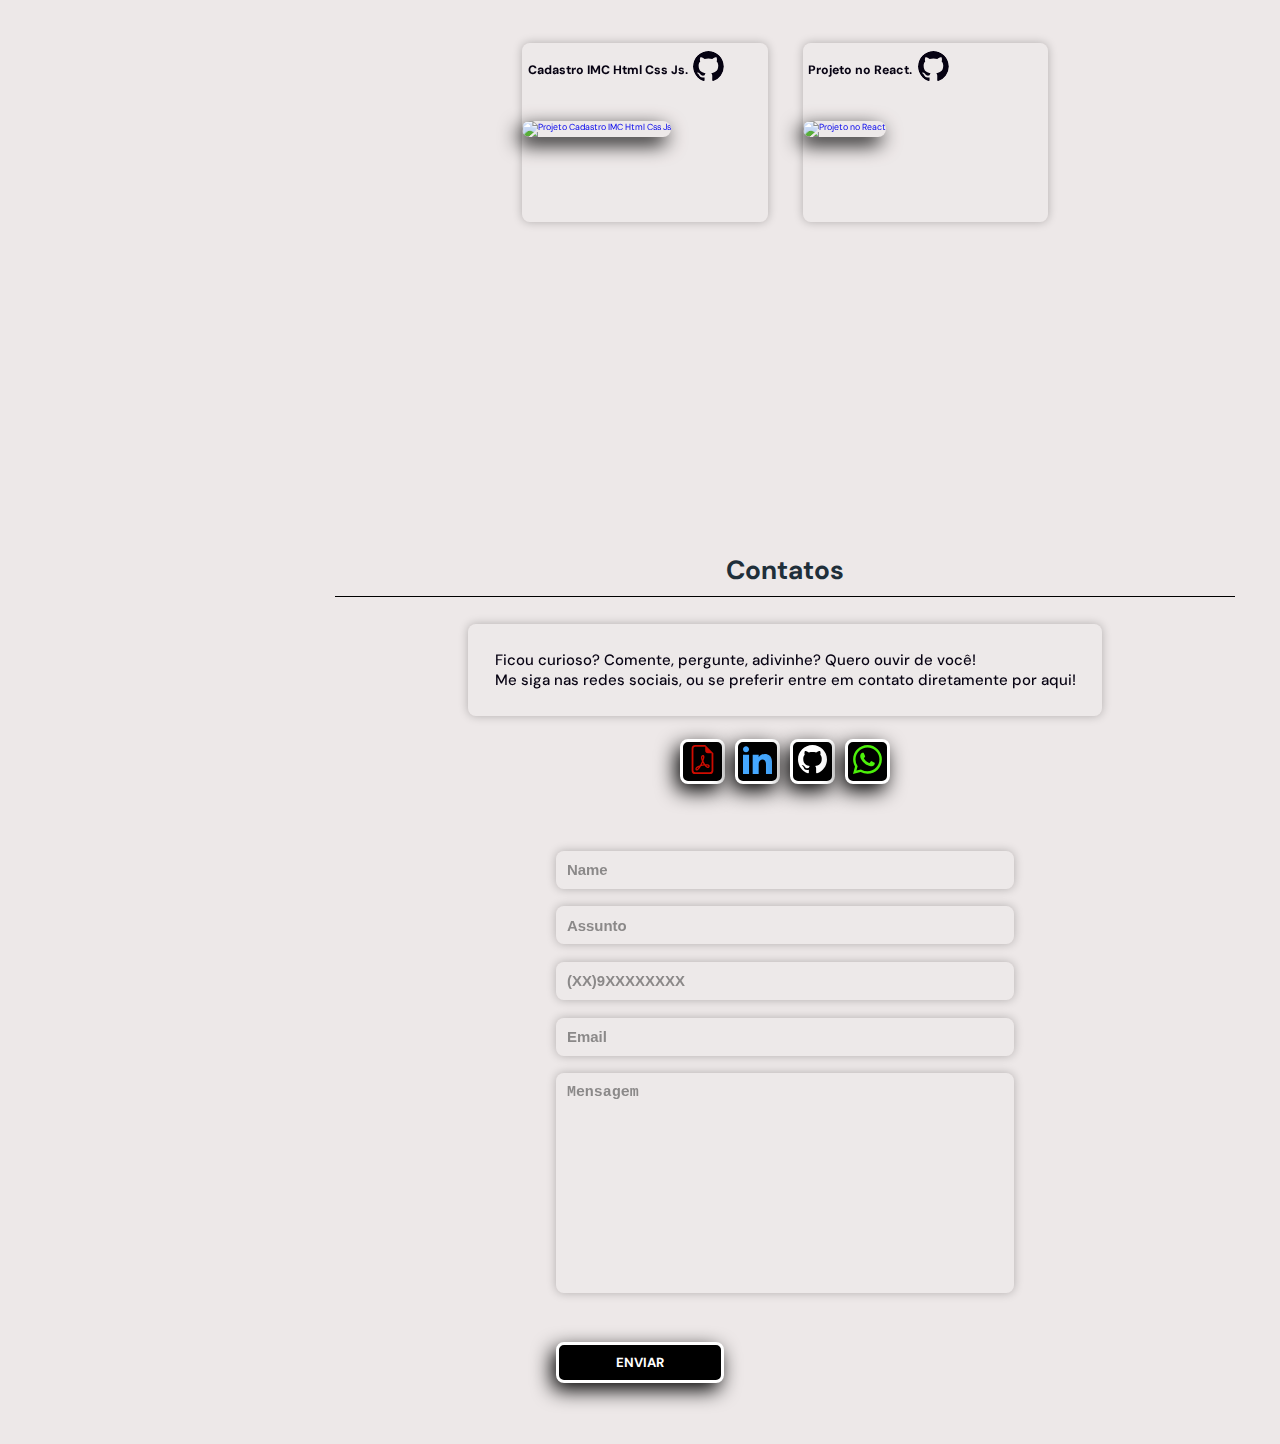
==== commit 19b0a882: "Uploading: Adjustment .top v.2" ====
--- a/index.html
+++ b/index.html
@@ -52,11 +52,7 @@
         <!-- scroll top button  -->
         <a href="#home " class="top ">
             <!-- <img src="./img/seta-para-cima.png " alt="seta-para-cima" loading="lazy"> -->
-            <svg xmlns="http://www.w3.org/2000/svg" width="16" height="16" fill="currentColor"
-                class="bi bi-arrow-up-circle-fill" viewBox="0 0 16 16">
-                <path
-                    d="M16 8A8 8 0 1 0 0 8a8 8 0 0 0 16 0zm-7.5 3.5a.5.5 0 0 1-1 0V5.707L5.354 7.854a.5.5 0 1 1-.708-.708l3-3a.5.5 0 0 1 .708 0l3 3a.5.5 0 0 1-.708.708L8.5 5.707V11.5z" />
-            </svg>
+            <i class="bi bi-arrow-up-square"></i>
         </a>
 
 
@@ -178,7 +174,7 @@
             <div class="info">
 
                 <p>
-                    Estou ansioso na are-a Front End Developer, aprender e crescer nesta nova carreira com muito
+                    Estou animado, apaixonado na are-a Front End Developer, aprender e crescer nesta nova carreira com muito
                     sucesso.
                     Minha Experiência de Trabalho Foi Arquivada Com As Melhores Ferramentas Do Mercado De Trabalho De
                     Programação Web Desta Forma.
--- a/css/style.css
+++ b/css/style.css
@@ -92,7 +92,7 @@
     border: 3px solid var(--yellow);
     height: 45px;
     width: 45px;
-
+    border-radius: 8px;
     box-shadow: -4px 7px 20px #000000;
     background: var(--fondoCard);
     margin: 5px;
@@ -183,6 +183,7 @@
     z-index: 1;
     font-family: inherit;
     color: var(--yellow);
+    border-radius: 8px;
 }
 
 .btn::before {
@@ -246,11 +247,14 @@
 
 
 .section_home {
-    background-color: #000000d5;
-    width: 16rem;
-    height: 51rem;
-    position: relative;
-    top: 0rem;
+    width: 19rem;
+    height: 54rem;
+    position: fixed;
+    top: 8rem;
+    background: rgba(255, 255, 255, .05);
+    box-shadow: 0 0 10px rgba(0, 0, 0, 0.25);
+    backdrop-filter: blur(5px);
+    border-radius: 8px;
 }
 
 
@@ -260,17 +264,19 @@
     height: 14rem;
     width: 12rem;
     position: relative;
-    top: 0rem;
-    left: 1.7rem;
+    top: 2rem;
+    left: 3.5rem;
     object-fit: cover;
     background-repeat: no-repeat;
     background-size: cover;
+    border-radius: 8px;
 }
 
 
 
 header .user-modelo1 .name {
-    font-size: 3.4rem;
+    margin: 2rem 0rem 0rem 2rem;
+    font-size: 3.2rem;
     color: var(--yellow);
     font-weight: 700;
 }
@@ -304,7 +310,7 @@
     color: var(--yellow);
     font-weight: bold;
     font-size: 1.5rem;
-    border-radius: 0.2rem;
+    border-radius: 8px;
 }
 
 /* ============ CSS menu ============ */
@@ -342,7 +348,7 @@
     height: inherit;
     background: rgba(255, 255, 255, .05);
     box-shadow: 0 0 10px rgba(0, 0, 0, 0.25);
-    backdrop-filter: blur(10px);
+    backdrop-filter: blur(5px);
     border-radius: 8px;
 }
 
@@ -367,12 +373,12 @@
 
 .home_p {
     margin-top: 3rem;
-    width: 100%;
+    
 }
 
 .home_p p {
     text-align: justify;
-    font-size: 2rem;
+    font-size: 1.6rem;
     color: var(--whiteBtm);
     padding: 1rem 0;
     font-weight: 900;
@@ -403,22 +409,22 @@
 }
 
 .info {
-    width: 100%;
+    width: 86%;
     margin-top: 3rem;
     padding: 1.5rem;
     height: inherit;
     background: rgba(255, 255, 255, .05);
     box-shadow: 0 0 10px rgba(0, 0, 0, 0.25);
-    backdrop-filter: blur(10px);
+    backdrop-filter: blur(5px);
     border-radius: 8px;
 }
 
 .info p {
     text-align: justify;
-    font-size: 2rem;
+    font-size: 1.6rem;
     color: var(--whiteBtm);
     padding: 0.3rem 1rem;
-    font-weight: 900;
+    font-weight: 700;
 }
 
 .about .row .counter {
@@ -445,7 +451,7 @@
     height: inherit;
     background: rgba(255, 255, 255, .05);
     box-shadow: 0 0 10px rgba(0, 0, 0, 0.25);
-    backdrop-filter: blur(10px);
+    backdrop-filter: blur(5px);
     border-radius: 8px;
 }
 
@@ -462,6 +468,7 @@
 .about .row .counter .box p {
     text-align: justify;
     font-size: 1.4rem;
+    font-weight: 500;
     color: var(--whiteBtm);
     position: relative;
 
@@ -490,7 +497,7 @@
     transition: 0.5s;    
     background: rgba(255, 255, 255, .05);
     box-shadow: 0 0 10px rgba(0, 0, 0, 0.25);
-    backdrop-filter: blur(10px);
+    backdrop-filter: blur(5px);
     border-radius: 8px;
 }
 
@@ -549,7 +556,7 @@
     height: 20rem;
     background: rgba(255, 255, 255, .05);
     box-shadow: 0 0 10px rgba(0, 0, 0, 0.25);
-    backdrop-filter: blur(10px);
+    backdrop-filter: blur(5px);
     border-radius: 8px;
 }
 
@@ -617,7 +624,7 @@
     height: inherit;
     background: rgba(255, 255, 255, .05);
     box-shadow: 0 0 10px rgba(0, 0, 0, 0.25);
-    backdrop-filter: blur(10px);
+    backdrop-filter: blur(5px);
     border-radius: 8px;
 }
 
@@ -646,7 +653,7 @@
     height: inherit;
     background: rgba(255, 255, 255, .05);
     box-shadow: 0 0 10px rgba(0, 0, 0, 0.25);
-    backdrop-filter: blur(10px);
+    backdrop-filter: blur(5px);
     border-radius: 8px;
 }
 
@@ -673,7 +680,7 @@
     resize: none;
     background: rgba(255, 255, 255, .05);
     box-shadow: 0 0 10px rgba(0, 0, 0, 0.25);
-    backdrop-filter: blur(10px);
+    backdrop-filter: blur(5px);
     border-radius: 8px;
 }
 
@@ -804,28 +811,36 @@
 
 /* ======scroll======== */
 .top {
-    background-repeat: no-repeat;
-    background-size: cover;
-    width: 2rem;
+    width: 4.5rem;
+    height: 4.5rem;
     position: fixed;
     bottom: 7.5rem;
     right: 12px;
     z-index: 100;
     text-decoration: none;
-}
-
-
-.top svg {
-
-    border: 2px solid var(--yellow);
-    width: 29px;
-    height: 3rem;
-    box-shadow: -4px 7px 20px #000000;
+    background: rgba(255, 255, 255, .05);
+    box-shadow: 0 0 10px rgba(0, 0, 0, 0.25);
+    backdrop-filter: blur(5px);
+    border-radius: 8px;
+}
+.top i:hover{
+    background: rgba(38, 38, 38, 0.013);
+}
+
+.top i {
+    font-size: 3rem;
+    font-weight:900;
+    text-align: center;
     text-decoration: none;
-    color: var(--yellow);
-    background-color: var(--fondoCard);
-}
-
+    color: var(--whiteBtm);    
+    position: fixed;
+    top: 0.5rem;
+    left: 0.7rem;
+}
+
+.top i:hover{
+    color: #278800;
+}
 
 /* media queries  */
 
@@ -839,7 +854,7 @@
     }
 
     .section_home {
-        top: 0rem;
+        top: 14rem;
     }
 
     header .navbar {
@@ -930,6 +945,9 @@
     .home {
         top: 4rem;
     }
+    .section_home {
+        top: 6rem;
+    }
 
 
 }
@@ -1076,7 +1094,7 @@
     .contact_p p {
         font-size: 1.9rem;
         padding: 3rem;
-        margin: 0rem 5rem 0rem 1rem;
+        margin: 0rem 5rem 0rem 5rem;
     }
 
     .contact .cont_form {
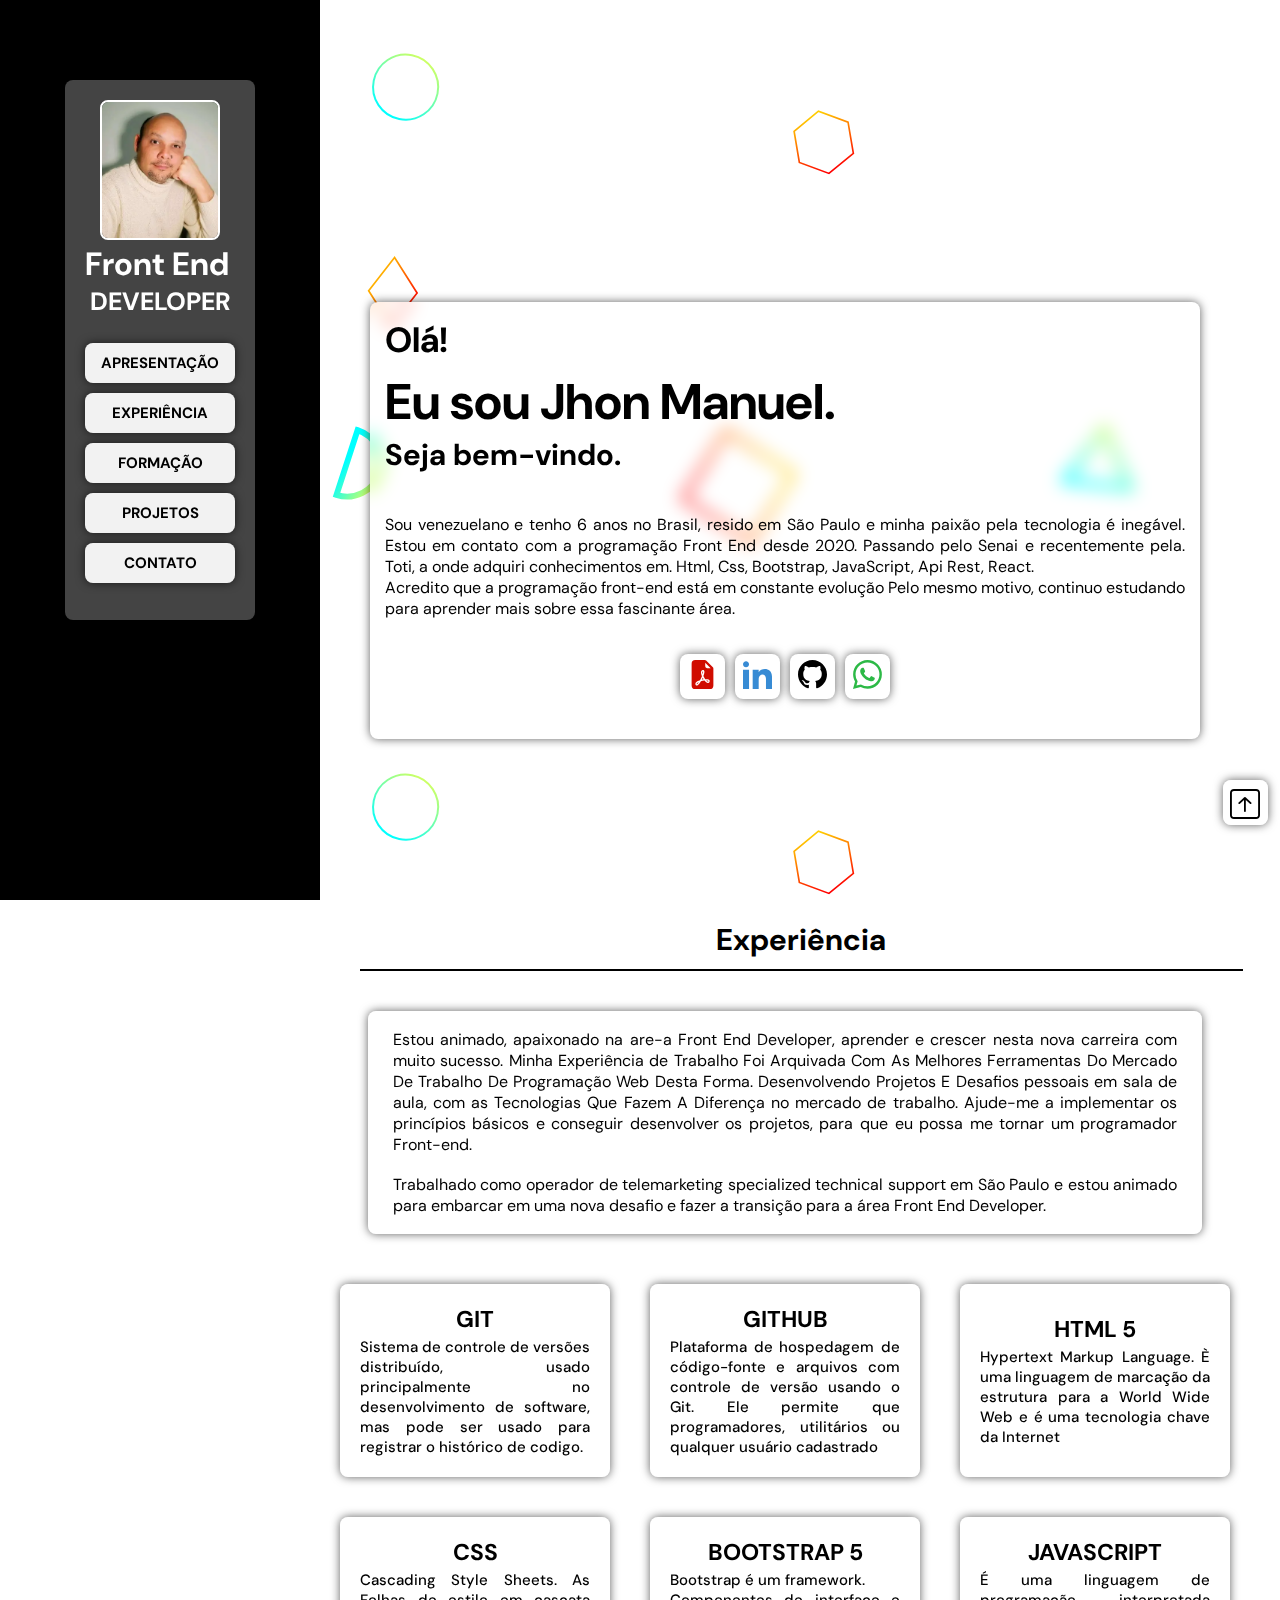
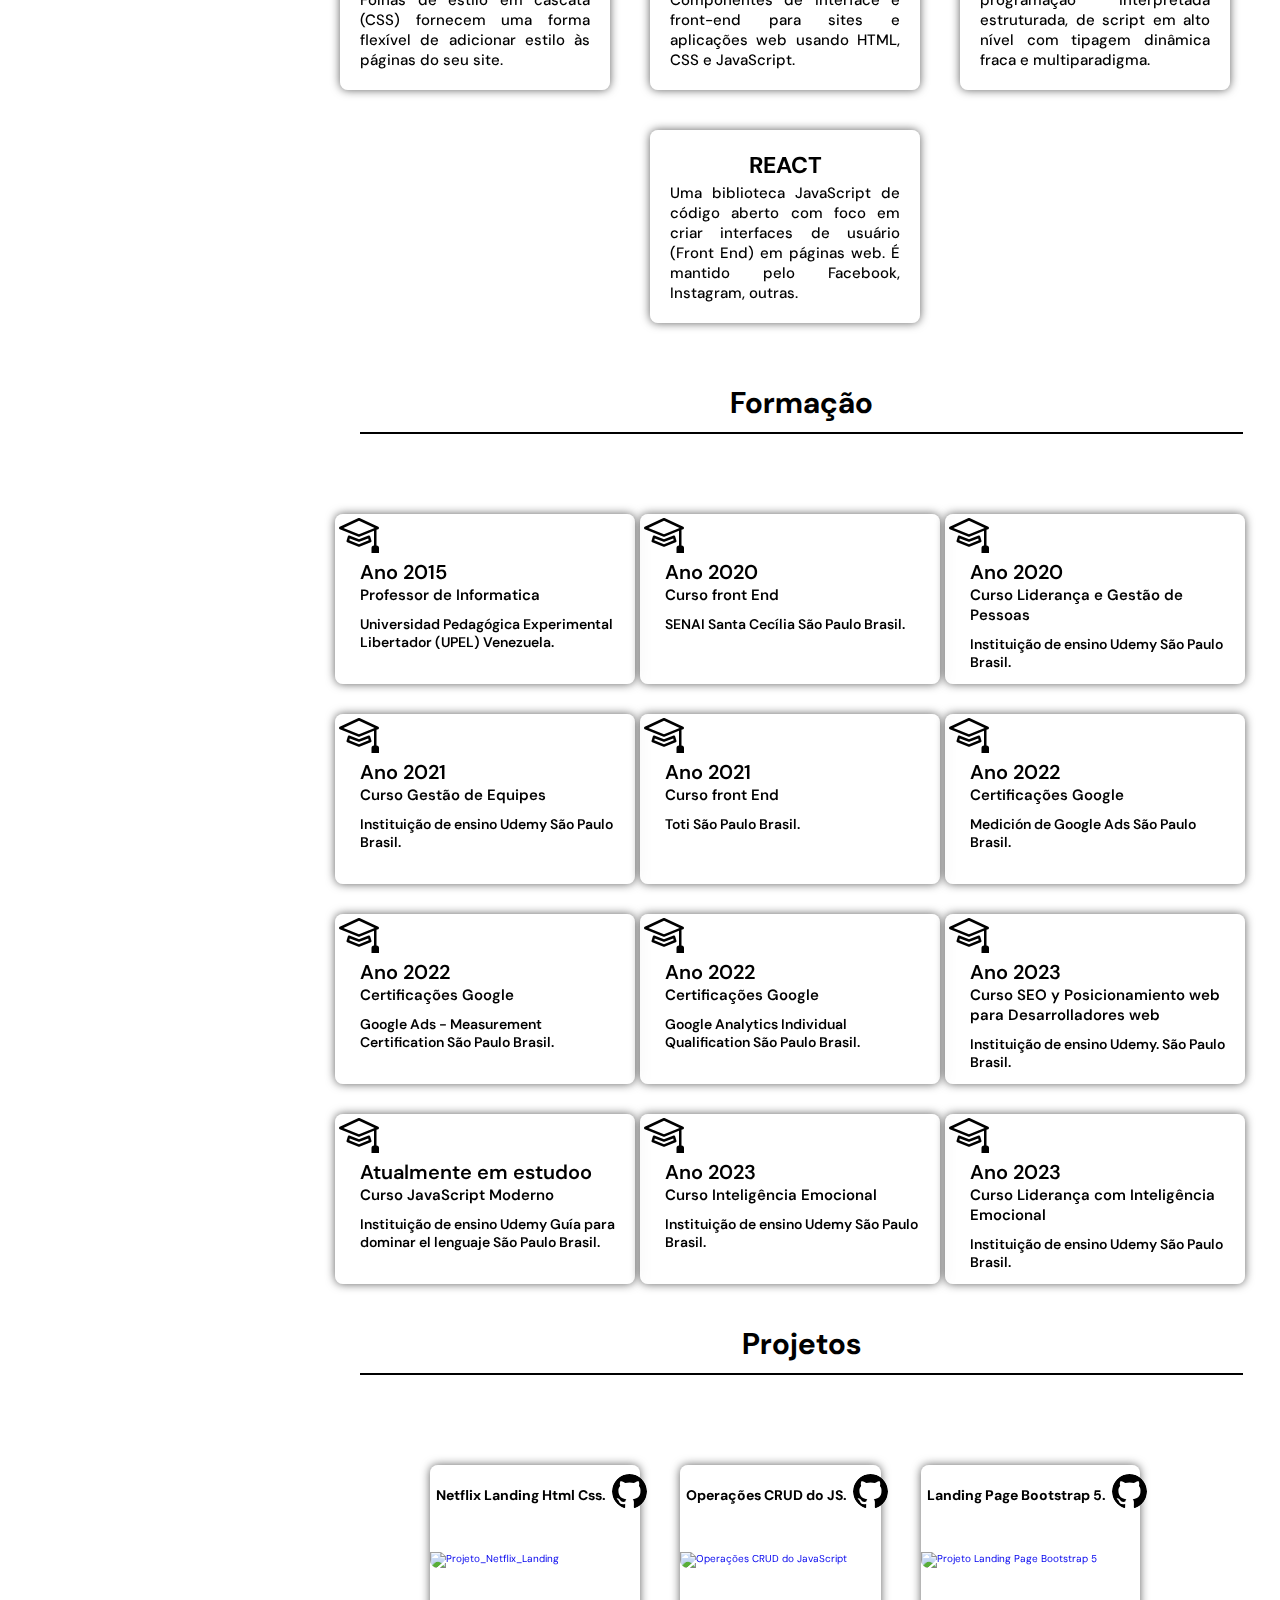
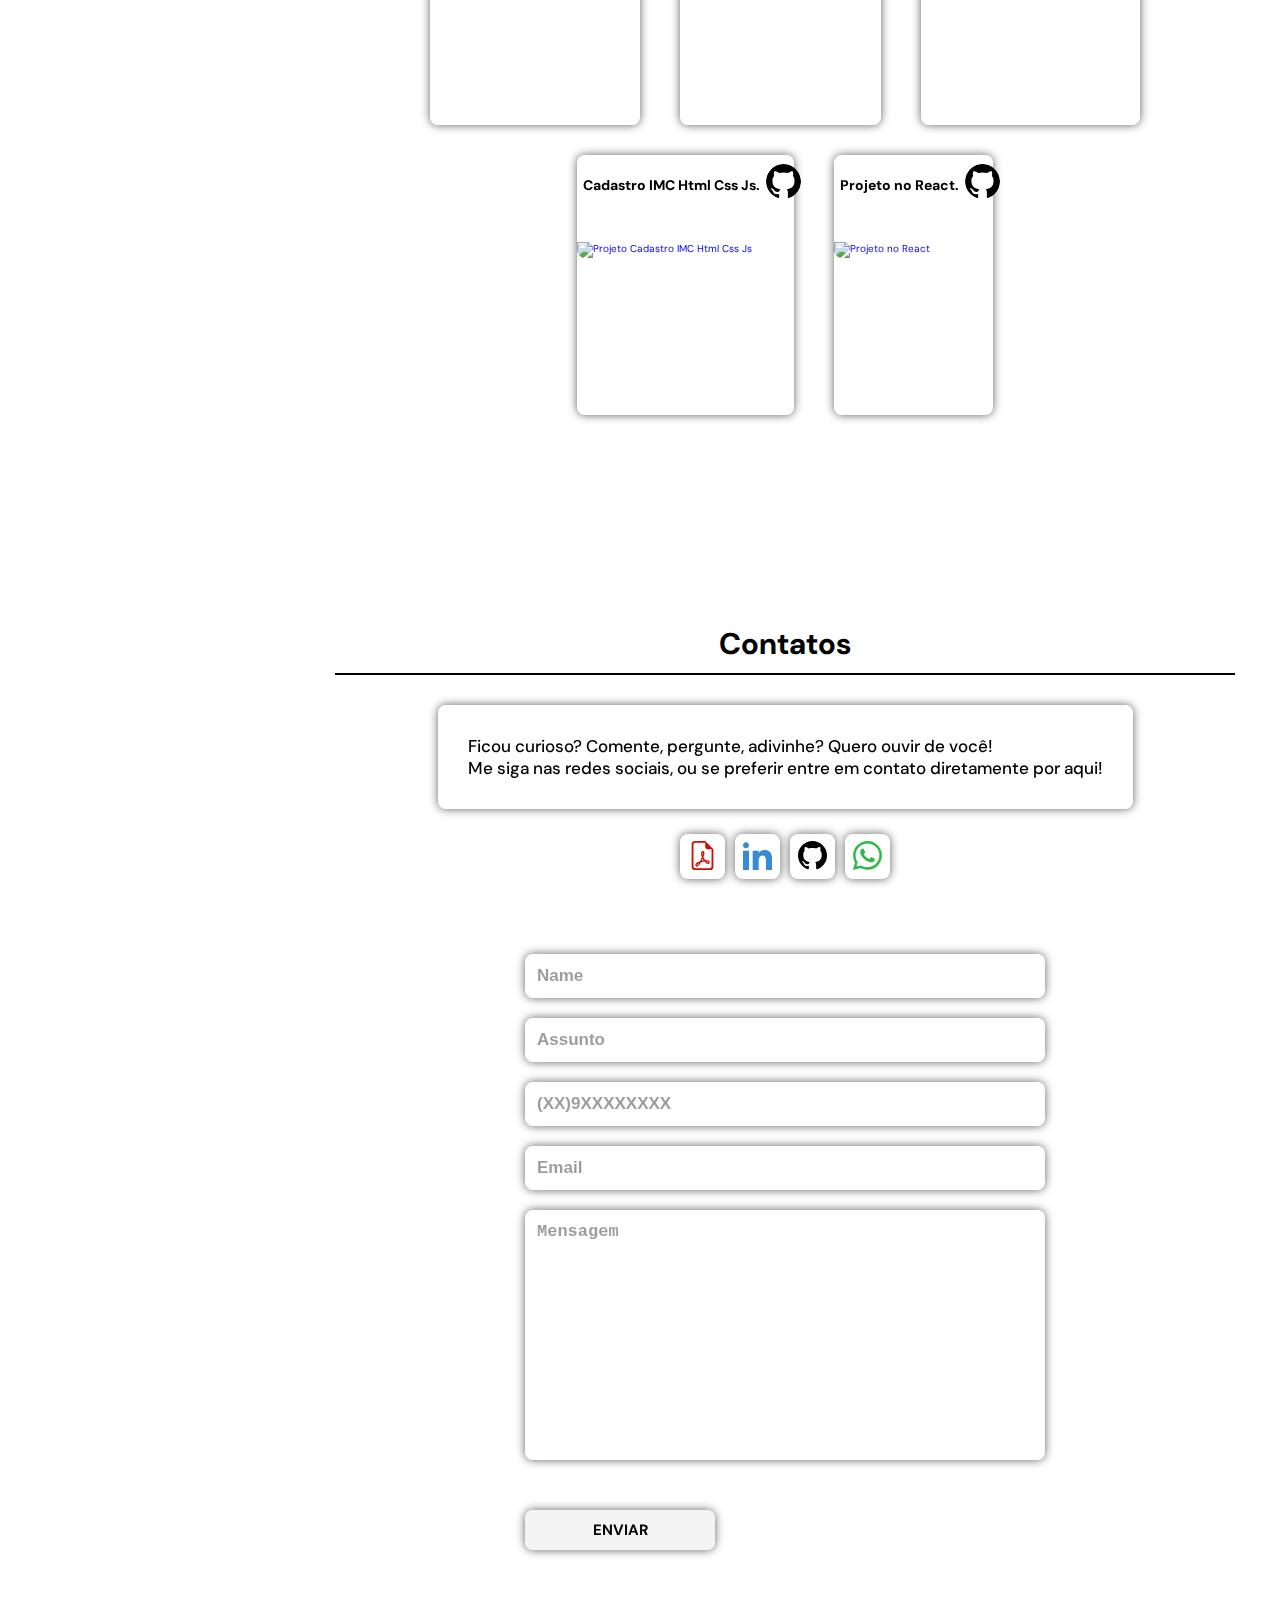
==== commit ed183f9c: "Uploading: Adjustment Of .education .box-container .box .bi, .section_hom, .about .row .counter .box" ====
--- a/index.html
+++ b/index.html
@@ -18,7 +18,7 @@
     <link rel="preconnect" href="https://fonts.gstatic.com" crossorigin>
 
     <!-- bootstrap -->
-    <link rel="stylesheet" href="https://cdn.jsdelivr.net/npm/bootstrap-icons@1.10.5/font/bootstrap-icons.css">
+    <!-- <link rel="stylesheet" href="https://cdn.jsdelivr.net/npm/bootstrap-icons@1.10.5/font/bootstrap-icons.css"> -->
 
 
     <link rel="stylesheet" href="css/style.css">
@@ -100,13 +100,14 @@
                     Sou venezuelano e tenho 6 anos no Brasil, resido em São Paulo e minha paixão pela tecnologia é
                     inegável.
                     Estou em contato com a programação Front End desde 2020. Passando pelo Senai e recentemente pela.
-                    Toti, a onde adquiri conhecimentos em. Html, Css, Bootstrap, JavaScript, Api Rest, React. Acredito
+                    Toti, a onde adquiri conhecimentos em. Html, Css, Bootstrap, JavaScript, Api Rest, React. <br>
+                    Acredito
                     que a
                     programação
                     front-end está em constante evolução Pelo mesmo motivo, continuo estudando para aprender mais sobre
                     essa
                     fascinante área.
-                    E estou animado para participar desse processo de mudança e inovação e transformação.
+
 
                 </p>
             </div>
@@ -167,14 +168,15 @@
 
     <section class="about" id="about">
 
-        <h2 class="heading">Experiência</h2>
+        <h2 class="titeli_he">Experiência</h2>
 
         <div class="row">
 
             <div class="info">
 
                 <p>
-                    Estou animado, apaixonado na are-a Front End Developer, aprender e crescer nesta nova carreira com muito
+                    Estou animado, apaixonado na are-a Front End Developer, aprender e crescer nesta nova carreira com
+                    muito
                     sucesso.
                     Minha Experiência de Trabalho Foi Arquivada Com As Melhores Ferramentas Do Mercado De Trabalho De
                     Programação Web Desta Forma.
@@ -183,15 +185,15 @@
                     Ajude-me a implementar os princípios básicos e conseguir desenvolver os projetos, para que eu possa
                     me tornar um programador Front-end.
 
-                    <button class="butto_leer" id="btne_ver_mas">...Leer mas</button>
+                    <button class="butto_leer" id="btne_ver_mas">Leer mas...</button>
 
                 </p>
                 <br>
                 <p class="ocultar" id="span_text">
                     Trabalhado como operador de telemarketing specialized technical support em
-                    São Paulo e estou animado para embarcar em uma nova aventura e fazer a transição para a área Front
+                    São Paulo e estou animado para embarcar em uma nova desafio e fazer a transição para a área Front
                     End Developer.
-                    <button class="butto_leer" id="btne_ver_menos">...Leer menos</button>
+                    <button class="butto_leer" id="btne_ver_menos">Leer menos...</button>
                 </p>
 
             </div>
@@ -257,14 +259,17 @@
 
     <section class="education" id="education">
 
-        <h2 class="heading">Formação</h2>
+        <h2 class="titeli_he">Formação</h2>
 
         <div class="box-container">
 
             <div class="box">
-                <svg xmlns="http://www.w3.org/2000/svg" viewBox="0 0 640 512">
-                    <path
-                        d="M320 32c-8.1 0-16.1 1.4-23.7 4.1L15.8 137.4C6.3 140.9 0 149.9 0 160s6.3 19.1 15.8 22.6l57.9 20.9C57.3 229.3 48 259.8 48 291.9v28.1c0 28.4-10.8 57.7-22.3 80.8c-6.5 13-13.9 25.8-22.5 37.6C0 442.7-.9 448.3 .9 453.4s6 8.9 11.2 10.2l64 16c4.2 1.1 8.7 .3 12.4-2s6.3-6.1 7.1-10.4c8.6-42.8 4.3-81.2-2.1-108.7C90.3 344.3 86 329.8 80 316.5V291.9c0-30.2 10.2-58.7 27.9-81.5c12.9-15.5 29.6-28 49.2-35.7l157-61.7c8.2-3.2 17.5 .8 20.7 9s-.8 17.5-9 20.7l-157 61.7c-12.4 4.9-23.3 12.4-32.2 21.6l159.6 57.6c7.6 2.7 15.6 4.1 23.7 4.1s16.1-1.4 23.7-4.1L624.2 182.6c9.5-3.4 15.8-12.5 15.8-22.6s-6.3-19.1-15.8-22.6L343.7 36.1C336.1 33.4 328.1 32 320 32zM128 408c0 35.3 86 72 192 72s192-36.7 192-72L496.7 262.6 354.5 314c-11.1 4-22.8 6-34.5 6s-23.5-2-34.5-6L143.3 262.6 128 408z" />
+                <svg xmlns="http://www.w3.org/2000/svg" width="16" height="16" fill="currentColor"
+                    class="bi bi-mortarboard" viewBox="0 0 16 16">
+                    <path
+                        d="M8.211 2.047a.5.5 0 0 0-.422 0l-7.5 3.5a.5.5 0 0 0 .025.917l7.5 3a.5.5 0 0 0 .372 0L14 7.14V13a1 1 0 0 0-1 1v2h3v-2a1 1 0 0 0-1-1V6.739l.686-.275a.5.5 0 0 0 .025-.917l-7.5-3.5ZM8 8.46 1.758 5.965 8 3.052l6.242 2.913L8 8.46Z" />
+                    <path
+                        d="M4.176 9.032a.5.5 0 0 0-.656.327l-.5 1.7a.5.5 0 0 0 .294.605l4.5 1.8a.5.5 0 0 0 .372 0l4.5-1.8a.5.5 0 0 0 .294-.605l-.5-1.7a.5.5 0 0 0-.656-.327L8 10.466 4.176 9.032Zm-.068 1.873.22-.748 3.496 1.311a.5.5 0 0 0 .352 0l3.496-1.311.22.748L8 12.46l-3.892-1.556Z" />
                 </svg>
                 <span class="span"> Ano 2015</span>
                 <h3>Professor de Informatica</h3>
@@ -272,9 +277,12 @@
             </div>
 
             <div class="box">
-                <svg xmlns="http://www.w3.org/2000/svg" viewBox="0 0 640 512">
-                    <path
-                        d="M320 32c-8.1 0-16.1 1.4-23.7 4.1L15.8 137.4C6.3 140.9 0 149.9 0 160s6.3 19.1 15.8 22.6l57.9 20.9C57.3 229.3 48 259.8 48 291.9v28.1c0 28.4-10.8 57.7-22.3 80.8c-6.5 13-13.9 25.8-22.5 37.6C0 442.7-.9 448.3 .9 453.4s6 8.9 11.2 10.2l64 16c4.2 1.1 8.7 .3 12.4-2s6.3-6.1 7.1-10.4c8.6-42.8 4.3-81.2-2.1-108.7C90.3 344.3 86 329.8 80 316.5V291.9c0-30.2 10.2-58.7 27.9-81.5c12.9-15.5 29.6-28 49.2-35.7l157-61.7c8.2-3.2 17.5 .8 20.7 9s-.8 17.5-9 20.7l-157 61.7c-12.4 4.9-23.3 12.4-32.2 21.6l159.6 57.6c7.6 2.7 15.6 4.1 23.7 4.1s16.1-1.4 23.7-4.1L624.2 182.6c9.5-3.4 15.8-12.5 15.8-22.6s-6.3-19.1-15.8-22.6L343.7 36.1C336.1 33.4 328.1 32 320 32zM128 408c0 35.3 86 72 192 72s192-36.7 192-72L496.7 262.6 354.5 314c-11.1 4-22.8 6-34.5 6s-23.5-2-34.5-6L143.3 262.6 128 408z" />
+                <svg xmlns="http://www.w3.org/2000/svg" width="16" height="16" fill="currentColor"
+                    class="bi bi-mortarboard" viewBox="0 0 16 16">
+                    <path
+                        d="M8.211 2.047a.5.5 0 0 0-.422 0l-7.5 3.5a.5.5 0 0 0 .025.917l7.5 3a.5.5 0 0 0 .372 0L14 7.14V13a1 1 0 0 0-1 1v2h3v-2a1 1 0 0 0-1-1V6.739l.686-.275a.5.5 0 0 0 .025-.917l-7.5-3.5ZM8 8.46 1.758 5.965 8 3.052l6.242 2.913L8 8.46Z" />
+                    <path
+                        d="M4.176 9.032a.5.5 0 0 0-.656.327l-.5 1.7a.5.5 0 0 0 .294.605l4.5 1.8a.5.5 0 0 0 .372 0l4.5-1.8a.5.5 0 0 0 .294-.605l-.5-1.7a.5.5 0 0 0-.656-.327L8 10.466 4.176 9.032Zm-.068 1.873.22-.748 3.496 1.311a.5.5 0 0 0 .352 0l3.496-1.311.22.748L8 12.46l-3.892-1.556Z" />
                 </svg>
                 <span class="span">Ano 2020</span>
                 <h3>Curso front End</h3>
@@ -283,9 +291,12 @@
 
 
             <div class="box">
-                <svg xmlns="http://www.w3.org/2000/svg" viewBox="0 0 640 512">
-                    <path
-                        d="M320 32c-8.1 0-16.1 1.4-23.7 4.1L15.8 137.4C6.3 140.9 0 149.9 0 160s6.3 19.1 15.8 22.6l57.9 20.9C57.3 229.3 48 259.8 48 291.9v28.1c0 28.4-10.8 57.7-22.3 80.8c-6.5 13-13.9 25.8-22.5 37.6C0 442.7-.9 448.3 .9 453.4s6 8.9 11.2 10.2l64 16c4.2 1.1 8.7 .3 12.4-2s6.3-6.1 7.1-10.4c8.6-42.8 4.3-81.2-2.1-108.7C90.3 344.3 86 329.8 80 316.5V291.9c0-30.2 10.2-58.7 27.9-81.5c12.9-15.5 29.6-28 49.2-35.7l157-61.7c8.2-3.2 17.5 .8 20.7 9s-.8 17.5-9 20.7l-157 61.7c-12.4 4.9-23.3 12.4-32.2 21.6l159.6 57.6c7.6 2.7 15.6 4.1 23.7 4.1s16.1-1.4 23.7-4.1L624.2 182.6c9.5-3.4 15.8-12.5 15.8-22.6s-6.3-19.1-15.8-22.6L343.7 36.1C336.1 33.4 328.1 32 320 32zM128 408c0 35.3 86 72 192 72s192-36.7 192-72L496.7 262.6 354.5 314c-11.1 4-22.8 6-34.5 6s-23.5-2-34.5-6L143.3 262.6 128 408z" />
+                <svg xmlns="http://www.w3.org/2000/svg" width="16" height="16" fill="currentColor"
+                    class="bi bi-mortarboard" viewBox="0 0 16 16">
+                    <path
+                        d="M8.211 2.047a.5.5 0 0 0-.422 0l-7.5 3.5a.5.5 0 0 0 .025.917l7.5 3a.5.5 0 0 0 .372 0L14 7.14V13a1 1 0 0 0-1 1v2h3v-2a1 1 0 0 0-1-1V6.739l.686-.275a.5.5 0 0 0 .025-.917l-7.5-3.5ZM8 8.46 1.758 5.965 8 3.052l6.242 2.913L8 8.46Z" />
+                    <path
+                        d="M4.176 9.032a.5.5 0 0 0-.656.327l-.5 1.7a.5.5 0 0 0 .294.605l4.5 1.8a.5.5 0 0 0 .372 0l4.5-1.8a.5.5 0 0 0 .294-.605l-.5-1.7a.5.5 0 0 0-.656-.327L8 10.466 4.176 9.032Zm-.068 1.873.22-.748 3.496 1.311a.5.5 0 0 0 .352 0l3.496-1.311.22.748L8 12.46l-3.892-1.556Z" />
                 </svg>
                 <span class="span">Ano 2020</span>
                 <h3>Curso Liderança e Gestão de Pessoas</h3>
@@ -293,9 +304,12 @@
             </div>
 
             <div class="box">
-                <svg xmlns="http://www.w3.org/2000/svg" viewBox="0 0 640 512">
-                    <path
-                        d="M320 32c-8.1 0-16.1 1.4-23.7 4.1L15.8 137.4C6.3 140.9 0 149.9 0 160s6.3 19.1 15.8 22.6l57.9 20.9C57.3 229.3 48 259.8 48 291.9v28.1c0 28.4-10.8 57.7-22.3 80.8c-6.5 13-13.9 25.8-22.5 37.6C0 442.7-.9 448.3 .9 453.4s6 8.9 11.2 10.2l64 16c4.2 1.1 8.7 .3 12.4-2s6.3-6.1 7.1-10.4c8.6-42.8 4.3-81.2-2.1-108.7C90.3 344.3 86 329.8 80 316.5V291.9c0-30.2 10.2-58.7 27.9-81.5c12.9-15.5 29.6-28 49.2-35.7l157-61.7c8.2-3.2 17.5 .8 20.7 9s-.8 17.5-9 20.7l-157 61.7c-12.4 4.9-23.3 12.4-32.2 21.6l159.6 57.6c7.6 2.7 15.6 4.1 23.7 4.1s16.1-1.4 23.7-4.1L624.2 182.6c9.5-3.4 15.8-12.5 15.8-22.6s-6.3-19.1-15.8-22.6L343.7 36.1C336.1 33.4 328.1 32 320 32zM128 408c0 35.3 86 72 192 72s192-36.7 192-72L496.7 262.6 354.5 314c-11.1 4-22.8 6-34.5 6s-23.5-2-34.5-6L143.3 262.6 128 408z" />
+                <svg xmlns="http://www.w3.org/2000/svg" width="16" height="16" fill="currentColor"
+                    class="bi bi-mortarboard" viewBox="0 0 16 16">
+                    <path
+                        d="M8.211 2.047a.5.5 0 0 0-.422 0l-7.5 3.5a.5.5 0 0 0 .025.917l7.5 3a.5.5 0 0 0 .372 0L14 7.14V13a1 1 0 0 0-1 1v2h3v-2a1 1 0 0 0-1-1V6.739l.686-.275a.5.5 0 0 0 .025-.917l-7.5-3.5ZM8 8.46 1.758 5.965 8 3.052l6.242 2.913L8 8.46Z" />
+                    <path
+                        d="M4.176 9.032a.5.5 0 0 0-.656.327l-.5 1.7a.5.5 0 0 0 .294.605l4.5 1.8a.5.5 0 0 0 .372 0l4.5-1.8a.5.5 0 0 0 .294-.605l-.5-1.7a.5.5 0 0 0-.656-.327L8 10.466 4.176 9.032Zm-.068 1.873.22-.748 3.496 1.311a.5.5 0 0 0 .352 0l3.496-1.311.22.748L8 12.46l-3.892-1.556Z" />
                 </svg>
                 <span class="span">Ano 2021</span>
                 <h3>Curso Gestão de Equipes</h3>
@@ -303,9 +317,12 @@
             </div>
 
             <div class="box">
-                <svg xmlns="http://www.w3.org/2000/svg" viewBox="0 0 640 512">
-                    <path
-                        d="M320 32c-8.1 0-16.1 1.4-23.7 4.1L15.8 137.4C6.3 140.9 0 149.9 0 160s6.3 19.1 15.8 22.6l57.9 20.9C57.3 229.3 48 259.8 48 291.9v28.1c0 28.4-10.8 57.7-22.3 80.8c-6.5 13-13.9 25.8-22.5 37.6C0 442.7-.9 448.3 .9 453.4s6 8.9 11.2 10.2l64 16c4.2 1.1 8.7 .3 12.4-2s6.3-6.1 7.1-10.4c8.6-42.8 4.3-81.2-2.1-108.7C90.3 344.3 86 329.8 80 316.5V291.9c0-30.2 10.2-58.7 27.9-81.5c12.9-15.5 29.6-28 49.2-35.7l157-61.7c8.2-3.2 17.5 .8 20.7 9s-.8 17.5-9 20.7l-157 61.7c-12.4 4.9-23.3 12.4-32.2 21.6l159.6 57.6c7.6 2.7 15.6 4.1 23.7 4.1s16.1-1.4 23.7-4.1L624.2 182.6c9.5-3.4 15.8-12.5 15.8-22.6s-6.3-19.1-15.8-22.6L343.7 36.1C336.1 33.4 328.1 32 320 32zM128 408c0 35.3 86 72 192 72s192-36.7 192-72L496.7 262.6 354.5 314c-11.1 4-22.8 6-34.5 6s-23.5-2-34.5-6L143.3 262.6 128 408z" />
+                <svg xmlns="http://www.w3.org/2000/svg" width="16" height="16" fill="currentColor"
+                    class="bi bi-mortarboard" viewBox="0 0 16 16">
+                    <path
+                        d="M8.211 2.047a.5.5 0 0 0-.422 0l-7.5 3.5a.5.5 0 0 0 .025.917l7.5 3a.5.5 0 0 0 .372 0L14 7.14V13a1 1 0 0 0-1 1v2h3v-2a1 1 0 0 0-1-1V6.739l.686-.275a.5.5 0 0 0 .025-.917l-7.5-3.5ZM8 8.46 1.758 5.965 8 3.052l6.242 2.913L8 8.46Z" />
+                    <path
+                        d="M4.176 9.032a.5.5 0 0 0-.656.327l-.5 1.7a.5.5 0 0 0 .294.605l4.5 1.8a.5.5 0 0 0 .372 0l4.5-1.8a.5.5 0 0 0 .294-.605l-.5-1.7a.5.5 0 0 0-.656-.327L8 10.466 4.176 9.032Zm-.068 1.873.22-.748 3.496 1.311a.5.5 0 0 0 .352 0l3.496-1.311.22.748L8 12.46l-3.892-1.556Z" />
                 </svg>
                 <span class="span">Ano 2021</span>
                 <h3>Curso front End</h3>
@@ -313,27 +330,36 @@
             </div>
 
             <div class="box">
-                <svg xmlns="http://www.w3.org/2000/svg" viewBox="0 0 640 512">
-                    <path
-                        d="M320 32c-8.1 0-16.1 1.4-23.7 4.1L15.8 137.4C6.3 140.9 0 149.9 0 160s6.3 19.1 15.8 22.6l57.9 20.9C57.3 229.3 48 259.8 48 291.9v28.1c0 28.4-10.8 57.7-22.3 80.8c-6.5 13-13.9 25.8-22.5 37.6C0 442.7-.9 448.3 .9 453.4s6 8.9 11.2 10.2l64 16c4.2 1.1 8.7 .3 12.4-2s6.3-6.1 7.1-10.4c8.6-42.8 4.3-81.2-2.1-108.7C90.3 344.3 86 329.8 80 316.5V291.9c0-30.2 10.2-58.7 27.9-81.5c12.9-15.5 29.6-28 49.2-35.7l157-61.7c8.2-3.2 17.5 .8 20.7 9s-.8 17.5-9 20.7l-157 61.7c-12.4 4.9-23.3 12.4-32.2 21.6l159.6 57.6c7.6 2.7 15.6 4.1 23.7 4.1s16.1-1.4 23.7-4.1L624.2 182.6c9.5-3.4 15.8-12.5 15.8-22.6s-6.3-19.1-15.8-22.6L343.7 36.1C336.1 33.4 328.1 32 320 32zM128 408c0 35.3 86 72 192 72s192-36.7 192-72L496.7 262.6 354.5 314c-11.1 4-22.8 6-34.5 6s-23.5-2-34.5-6L143.3 262.6 128 408z" />
+                <svg xmlns="http://www.w3.org/2000/svg" width="16" height="16" fill="currentColor"
+                    class="bi bi-mortarboard" viewBox="0 0 16 16">
+                    <path
+                        d="M8.211 2.047a.5.5 0 0 0-.422 0l-7.5 3.5a.5.5 0 0 0 .025.917l7.5 3a.5.5 0 0 0 .372 0L14 7.14V13a1 1 0 0 0-1 1v2h3v-2a1 1 0 0 0-1-1V6.739l.686-.275a.5.5 0 0 0 .025-.917l-7.5-3.5ZM8 8.46 1.758 5.965 8 3.052l6.242 2.913L8 8.46Z" />
+                    <path
+                        d="M4.176 9.032a.5.5 0 0 0-.656.327l-.5 1.7a.5.5 0 0 0 .294.605l4.5 1.8a.5.5 0 0 0 .372 0l4.5-1.8a.5.5 0 0 0 .294-.605l-.5-1.7a.5.5 0 0 0-.656-.327L8 10.466 4.176 9.032Zm-.068 1.873.22-.748 3.496 1.311a.5.5 0 0 0 .352 0l3.496-1.311.22.748L8 12.46l-3.892-1.556Z" />
                 </svg>
                 <span class="span">Ano 2022</span>
                 <h3>Certificações Google</h3>
                 <p>Medición de Google Ads São Paulo Brasil.</p>
             </div>
             <div class="box">
-                <svg xmlns="http://www.w3.org/2000/svg" viewBox="0 0 640 512">
-                    <path
-                        d="M320 32c-8.1 0-16.1 1.4-23.7 4.1L15.8 137.4C6.3 140.9 0 149.9 0 160s6.3 19.1 15.8 22.6l57.9 20.9C57.3 229.3 48 259.8 48 291.9v28.1c0 28.4-10.8 57.7-22.3 80.8c-6.5 13-13.9 25.8-22.5 37.6C0 442.7-.9 448.3 .9 453.4s6 8.9 11.2 10.2l64 16c4.2 1.1 8.7 .3 12.4-2s6.3-6.1 7.1-10.4c8.6-42.8 4.3-81.2-2.1-108.7C90.3 344.3 86 329.8 80 316.5V291.9c0-30.2 10.2-58.7 27.9-81.5c12.9-15.5 29.6-28 49.2-35.7l157-61.7c8.2-3.2 17.5 .8 20.7 9s-.8 17.5-9 20.7l-157 61.7c-12.4 4.9-23.3 12.4-32.2 21.6l159.6 57.6c7.6 2.7 15.6 4.1 23.7 4.1s16.1-1.4 23.7-4.1L624.2 182.6c9.5-3.4 15.8-12.5 15.8-22.6s-6.3-19.1-15.8-22.6L343.7 36.1C336.1 33.4 328.1 32 320 32zM128 408c0 35.3 86 72 192 72s192-36.7 192-72L496.7 262.6 354.5 314c-11.1 4-22.8 6-34.5 6s-23.5-2-34.5-6L143.3 262.6 128 408z" />
+                <svg xmlns="http://www.w3.org/2000/svg" width="16" height="16" fill="currentColor"
+                    class="bi bi-mortarboard" viewBox="0 0 16 16">
+                    <path
+                        d="M8.211 2.047a.5.5 0 0 0-.422 0l-7.5 3.5a.5.5 0 0 0 .025.917l7.5 3a.5.5 0 0 0 .372 0L14 7.14V13a1 1 0 0 0-1 1v2h3v-2a1 1 0 0 0-1-1V6.739l.686-.275a.5.5 0 0 0 .025-.917l-7.5-3.5ZM8 8.46 1.758 5.965 8 3.052l6.242 2.913L8 8.46Z" />
+                    <path
+                        d="M4.176 9.032a.5.5 0 0 0-.656.327l-.5 1.7a.5.5 0 0 0 .294.605l4.5 1.8a.5.5 0 0 0 .372 0l4.5-1.8a.5.5 0 0 0 .294-.605l-.5-1.7a.5.5 0 0 0-.656-.327L8 10.466 4.176 9.032Zm-.068 1.873.22-.748 3.496 1.311a.5.5 0 0 0 .352 0l3.496-1.311.22.748L8 12.46l-3.892-1.556Z" />
                 </svg>
                 <span class="span">Ano 2022</span>
                 <h3>Certificações Google</h3>
                 <p>Google Ads - Measurement Certification São Paulo Brasil.</p>
             </div>
             <div class="box">
-                <svg xmlns="http://www.w3.org/2000/svg" viewBox="0 0 640 512">
-                    <path
-                        d="M320 32c-8.1 0-16.1 1.4-23.7 4.1L15.8 137.4C6.3 140.9 0 149.9 0 160s6.3 19.1 15.8 22.6l57.9 20.9C57.3 229.3 48 259.8 48 291.9v28.1c0 28.4-10.8 57.7-22.3 80.8c-6.5 13-13.9 25.8-22.5 37.6C0 442.7-.9 448.3 .9 453.4s6 8.9 11.2 10.2l64 16c4.2 1.1 8.7 .3 12.4-2s6.3-6.1 7.1-10.4c8.6-42.8 4.3-81.2-2.1-108.7C90.3 344.3 86 329.8 80 316.5V291.9c0-30.2 10.2-58.7 27.9-81.5c12.9-15.5 29.6-28 49.2-35.7l157-61.7c8.2-3.2 17.5 .8 20.7 9s-.8 17.5-9 20.7l-157 61.7c-12.4 4.9-23.3 12.4-32.2 21.6l159.6 57.6c7.6 2.7 15.6 4.1 23.7 4.1s16.1-1.4 23.7-4.1L624.2 182.6c9.5-3.4 15.8-12.5 15.8-22.6s-6.3-19.1-15.8-22.6L343.7 36.1C336.1 33.4 328.1 32 320 32zM128 408c0 35.3 86 72 192 72s192-36.7 192-72L496.7 262.6 354.5 314c-11.1 4-22.8 6-34.5 6s-23.5-2-34.5-6L143.3 262.6 128 408z" />
+                <svg xmlns="http://www.w3.org/2000/svg" width="16" height="16" fill="currentColor"
+                    class="bi bi-mortarboard" viewBox="0 0 16 16">
+                    <path
+                        d="M8.211 2.047a.5.5 0 0 0-.422 0l-7.5 3.5a.5.5 0 0 0 .025.917l7.5 3a.5.5 0 0 0 .372 0L14 7.14V13a1 1 0 0 0-1 1v2h3v-2a1 1 0 0 0-1-1V6.739l.686-.275a.5.5 0 0 0 .025-.917l-7.5-3.5ZM8 8.46 1.758 5.965 8 3.052l6.242 2.913L8 8.46Z" />
+                    <path
+                        d="M4.176 9.032a.5.5 0 0 0-.656.327l-.5 1.7a.5.5 0 0 0 .294.605l4.5 1.8a.5.5 0 0 0 .372 0l4.5-1.8a.5.5 0 0 0 .294-.605l-.5-1.7a.5.5 0 0 0-.656-.327L8 10.466 4.176 9.032Zm-.068 1.873.22-.748 3.496 1.311a.5.5 0 0 0 .352 0l3.496-1.311.22.748L8 12.46l-3.892-1.556Z" />
                 </svg>
                 <span class="span">Ano 2022</span>
                 <h3>Certificações Google</h3>
@@ -341,9 +367,12 @@
             </div>
 
             <div class="box">
-                <svg xmlns="http://www.w3.org/2000/svg" viewBox="0 0 640 512">
-                    <path
-                        d="M320 32c-8.1 0-16.1 1.4-23.7 4.1L15.8 137.4C6.3 140.9 0 149.9 0 160s6.3 19.1 15.8 22.6l57.9 20.9C57.3 229.3 48 259.8 48 291.9v28.1c0 28.4-10.8 57.7-22.3 80.8c-6.5 13-13.9 25.8-22.5 37.6C0 442.7-.9 448.3 .9 453.4s6 8.9 11.2 10.2l64 16c4.2 1.1 8.7 .3 12.4-2s6.3-6.1 7.1-10.4c8.6-42.8 4.3-81.2-2.1-108.7C90.3 344.3 86 329.8 80 316.5V291.9c0-30.2 10.2-58.7 27.9-81.5c12.9-15.5 29.6-28 49.2-35.7l157-61.7c8.2-3.2 17.5 .8 20.7 9s-.8 17.5-9 20.7l-157 61.7c-12.4 4.9-23.3 12.4-32.2 21.6l159.6 57.6c7.6 2.7 15.6 4.1 23.7 4.1s16.1-1.4 23.7-4.1L624.2 182.6c9.5-3.4 15.8-12.5 15.8-22.6s-6.3-19.1-15.8-22.6L343.7 36.1C336.1 33.4 328.1 32 320 32zM128 408c0 35.3 86 72 192 72s192-36.7 192-72L496.7 262.6 354.5 314c-11.1 4-22.8 6-34.5 6s-23.5-2-34.5-6L143.3 262.6 128 408z" />
+                <svg xmlns="http://www.w3.org/2000/svg" width="16" height="16" fill="currentColor"
+                    class="bi bi-mortarboard" viewBox="0 0 16 16">
+                    <path
+                        d="M8.211 2.047a.5.5 0 0 0-.422 0l-7.5 3.5a.5.5 0 0 0 .025.917l7.5 3a.5.5 0 0 0 .372 0L14 7.14V13a1 1 0 0 0-1 1v2h3v-2a1 1 0 0 0-1-1V6.739l.686-.275a.5.5 0 0 0 .025-.917l-7.5-3.5ZM8 8.46 1.758 5.965 8 3.052l6.242 2.913L8 8.46Z" />
+                    <path
+                        d="M4.176 9.032a.5.5 0 0 0-.656.327l-.5 1.7a.5.5 0 0 0 .294.605l4.5 1.8a.5.5 0 0 0 .372 0l4.5-1.8a.5.5 0 0 0 .294-.605l-.5-1.7a.5.5 0 0 0-.656-.327L8 10.466 4.176 9.032Zm-.068 1.873.22-.748 3.496 1.311a.5.5 0 0 0 .352 0l3.496-1.311.22.748L8 12.46l-3.892-1.556Z" />
                 </svg>
                 <span class="span">Ano 2023</span>
                 <h3>Curso SEO y Posicionamiento web para Desarrolladores web</h3>
@@ -351,9 +380,12 @@
             </div>
 
             <div class="box">
-                <svg xmlns="http://www.w3.org/2000/svg" viewBox="0 0 640 512">
-                    <path
-                        d="M320 32c-8.1 0-16.1 1.4-23.7 4.1L15.8 137.4C6.3 140.9 0 149.9 0 160s6.3 19.1 15.8 22.6l57.9 20.9C57.3 229.3 48 259.8 48 291.9v28.1c0 28.4-10.8 57.7-22.3 80.8c-6.5 13-13.9 25.8-22.5 37.6C0 442.7-.9 448.3 .9 453.4s6 8.9 11.2 10.2l64 16c4.2 1.1 8.7 .3 12.4-2s6.3-6.1 7.1-10.4c8.6-42.8 4.3-81.2-2.1-108.7C90.3 344.3 86 329.8 80 316.5V291.9c0-30.2 10.2-58.7 27.9-81.5c12.9-15.5 29.6-28 49.2-35.7l157-61.7c8.2-3.2 17.5 .8 20.7 9s-.8 17.5-9 20.7l-157 61.7c-12.4 4.9-23.3 12.4-32.2 21.6l159.6 57.6c7.6 2.7 15.6 4.1 23.7 4.1s16.1-1.4 23.7-4.1L624.2 182.6c9.5-3.4 15.8-12.5 15.8-22.6s-6.3-19.1-15.8-22.6L343.7 36.1C336.1 33.4 328.1 32 320 32zM128 408c0 35.3 86 72 192 72s192-36.7 192-72L496.7 262.6 354.5 314c-11.1 4-22.8 6-34.5 6s-23.5-2-34.5-6L143.3 262.6 128 408z" />
+                <svg xmlns="http://www.w3.org/2000/svg" width="16" height="16" fill="currentColor"
+                    class="bi bi-mortarboard" viewBox="0 0 16 16">
+                    <path
+                        d="M8.211 2.047a.5.5 0 0 0-.422 0l-7.5 3.5a.5.5 0 0 0 .025.917l7.5 3a.5.5 0 0 0 .372 0L14 7.14V13a1 1 0 0 0-1 1v2h3v-2a1 1 0 0 0-1-1V6.739l.686-.275a.5.5 0 0 0 .025-.917l-7.5-3.5ZM8 8.46 1.758 5.965 8 3.052l6.242 2.913L8 8.46Z" />
+                    <path
+                        d="M4.176 9.032a.5.5 0 0 0-.656.327l-.5 1.7a.5.5 0 0 0 .294.605l4.5 1.8a.5.5 0 0 0 .372 0l4.5-1.8a.5.5 0 0 0 .294-.605l-.5-1.7a.5.5 0 0 0-.656-.327L8 10.466 4.176 9.032Zm-.068 1.873.22-.748 3.496 1.311a.5.5 0 0 0 .352 0l3.496-1.311.22.748L8 12.46l-3.892-1.556Z" />
                 </svg>
                 <span class="span">Atualmente em estudoo</span>
                 <h3>Curso JavaScript Moderno</h3>
@@ -362,9 +394,12 @@
 
 
             <div class="box">
-                <svg xmlns="http://www.w3.org/2000/svg" viewBox="0 0 640 512">
-                    <path
-                        d="M320 32c-8.1 0-16.1 1.4-23.7 4.1L15.8 137.4C6.3 140.9 0 149.9 0 160s6.3 19.1 15.8 22.6l57.9 20.9C57.3 229.3 48 259.8 48 291.9v28.1c0 28.4-10.8 57.7-22.3 80.8c-6.5 13-13.9 25.8-22.5 37.6C0 442.7-.9 448.3 .9 453.4s6 8.9 11.2 10.2l64 16c4.2 1.1 8.7 .3 12.4-2s6.3-6.1 7.1-10.4c8.6-42.8 4.3-81.2-2.1-108.7C90.3 344.3 86 329.8 80 316.5V291.9c0-30.2 10.2-58.7 27.9-81.5c12.9-15.5 29.6-28 49.2-35.7l157-61.7c8.2-3.2 17.5 .8 20.7 9s-.8 17.5-9 20.7l-157 61.7c-12.4 4.9-23.3 12.4-32.2 21.6l159.6 57.6c7.6 2.7 15.6 4.1 23.7 4.1s16.1-1.4 23.7-4.1L624.2 182.6c9.5-3.4 15.8-12.5 15.8-22.6s-6.3-19.1-15.8-22.6L343.7 36.1C336.1 33.4 328.1 32 320 32zM128 408c0 35.3 86 72 192 72s192-36.7 192-72L496.7 262.6 354.5 314c-11.1 4-22.8 6-34.5 6s-23.5-2-34.5-6L143.3 262.6 128 408z" />
+                <svg xmlns="http://www.w3.org/2000/svg" width="16" height="16" fill="currentColor"
+                    class="bi bi-mortarboard" viewBox="0 0 16 16">
+                    <path
+                        d="M8.211 2.047a.5.5 0 0 0-.422 0l-7.5 3.5a.5.5 0 0 0 .025.917l7.5 3a.5.5 0 0 0 .372 0L14 7.14V13a1 1 0 0 0-1 1v2h3v-2a1 1 0 0 0-1-1V6.739l.686-.275a.5.5 0 0 0 .025-.917l-7.5-3.5ZM8 8.46 1.758 5.965 8 3.052l6.242 2.913L8 8.46Z" />
+                    <path
+                        d="M4.176 9.032a.5.5 0 0 0-.656.327l-.5 1.7a.5.5 0 0 0 .294.605l4.5 1.8a.5.5 0 0 0 .372 0l4.5-1.8a.5.5 0 0 0 .294-.605l-.5-1.7a.5.5 0 0 0-.656-.327L8 10.466 4.176 9.032Zm-.068 1.873.22-.748 3.496 1.311a.5.5 0 0 0 .352 0l3.496-1.311.22.748L8 12.46l-3.892-1.556Z" />
                 </svg>
                 <span class="span">Ano 2023</span>
                 <h3>Curso Inteligência Emocional</h3>
@@ -372,9 +407,12 @@
             </div>
 
             <div class="box">
-                <svg xmlns="http://www.w3.org/2000/svg" viewBox="0 0 640 512">
-                    <path
-                        d="M320 32c-8.1 0-16.1 1.4-23.7 4.1L15.8 137.4C6.3 140.9 0 149.9 0 160s6.3 19.1 15.8 22.6l57.9 20.9C57.3 229.3 48 259.8 48 291.9v28.1c0 28.4-10.8 57.7-22.3 80.8c-6.5 13-13.9 25.8-22.5 37.6C0 442.7-.9 448.3 .9 453.4s6 8.9 11.2 10.2l64 16c4.2 1.1 8.7 .3 12.4-2s6.3-6.1 7.1-10.4c8.6-42.8 4.3-81.2-2.1-108.7C90.3 344.3 86 329.8 80 316.5V291.9c0-30.2 10.2-58.7 27.9-81.5c12.9-15.5 29.6-28 49.2-35.7l157-61.7c8.2-3.2 17.5 .8 20.7 9s-.8 17.5-9 20.7l-157 61.7c-12.4 4.9-23.3 12.4-32.2 21.6l159.6 57.6c7.6 2.7 15.6 4.1 23.7 4.1s16.1-1.4 23.7-4.1L624.2 182.6c9.5-3.4 15.8-12.5 15.8-22.6s-6.3-19.1-15.8-22.6L343.7 36.1C336.1 33.4 328.1 32 320 32zM128 408c0 35.3 86 72 192 72s192-36.7 192-72L496.7 262.6 354.5 314c-11.1 4-22.8 6-34.5 6s-23.5-2-34.5-6L143.3 262.6 128 408z" />
+                <svg xmlns="http://www.w3.org/2000/svg" width="16" height="16" fill="currentColor"
+                    class="bi bi-mortarboard" viewBox="0 0 16 16">
+                    <path
+                        d="M8.211 2.047a.5.5 0 0 0-.422 0l-7.5 3.5a.5.5 0 0 0 .025.917l7.5 3a.5.5 0 0 0 .372 0L14 7.14V13a1 1 0 0 0-1 1v2h3v-2a1 1 0 0 0-1-1V6.739l.686-.275a.5.5 0 0 0 .025-.917l-7.5-3.5ZM8 8.46 1.758 5.965 8 3.052l6.242 2.913L8 8.46Z" />
+                    <path
+                        d="M4.176 9.032a.5.5 0 0 0-.656.327l-.5 1.7a.5.5 0 0 0 .294.605l4.5 1.8a.5.5 0 0 0 .372 0l4.5-1.8a.5.5 0 0 0 .294-.605l-.5-1.7a.5.5 0 0 0-.656-.327L8 10.466 4.176 9.032Zm-.068 1.873.22-.748 3.496 1.311a.5.5 0 0 0 .352 0l3.496-1.311.22.748L8 12.46l-3.892-1.556Z" />
                 </svg>
                 <span class="span">Ano 2023</span>
                 <h3>Curso Liderança com Inteligência Emocional</h3>
@@ -391,7 +429,7 @@
 
     <section class="portfolio" id="portfolio">
 
-        <h2 class="heading">Projetos</h2>
+        <h2 class="titeli_he">Projetos</h2>
 
         <div class="box-container">
 
@@ -499,7 +537,7 @@
     <!-- contact section starts  -->
 
     <section class="contact">
-        <h2 class="heading">Contatos</h2>
+        <h2 class="titeli_he">Contatos</h2>
 
         <div class="contact_div">
             <div class="contact_p">
@@ -587,9 +625,7 @@
                     <textarea required name="message" placeholder="Mensagem" id="mensaje" class="box message"
                         maxlength="3535" minlength="20"></textarea>
 
-                    <button type="submit" class="btn" value="value" id="my-form-button"> Enviar <i
-                            class="fas fa-paper-plane envial"></i>
-                    </button>
+                    <button type="submit" class="btn" value="value" id="my-form-button"> Enviar </button>
 
                 </form>
             </div>
--- a/css/style.css
+++ b/css/style.css
@@ -3,12 +3,15 @@
 
 :root {
     --yellow: #ffffff;
-    --white: #1f2f3a;
-    --whiteBtm: #060212;
-    --fondo: #ede8e8;
-    --fondoBTN: #fefefe;
+    --white: #6f6f6f;
+    --whiteBtm: #000000;
+    --fondo: #ffffff48;
+    --fondoBTN: #000000;
     --fondoCard: #000000;
+    --box-shadow-mirror: 0 0 10px rgba(0, 0, 0, 0.622);
+    --backgr-mirror: rgba(255, 255, 255, 0.431);
     --fonttitle: 'DM Sans', sans-serif;
+    --backdrop-filtro: blur(9px);
 }
 
 
@@ -33,15 +36,15 @@
 }
 
 html::-webkit-scrollbar {
-    width: 1.4rem;
+    width: 1.3rem;
 }
 
 html::-webkit-scrollbar-track {
+    background: var(--fondo);
+}
+
+html::-webkit-scrollbar-thumb {
     background: var(--fondoCard);
-}
-
-html::-webkit-scrollbar-thumb {
-    background: var(--yellow);
 }
 
 body {
@@ -66,7 +69,7 @@
     font-style: oblique;
     text-decoration: underline;
     cursor: pointer;
-    color: var(--whiteBtm);
+    color: darkcyan;
     font-weight: bold;
     background-color: transparent;
     display: none;
@@ -79,25 +82,29 @@
 /* ============== Iconos rddes socilaes arriba y bajo */
 .social-links {
     margin: 2rem;
+
+
 }
 
 .social-links,
 .flex-center {
+
     display: flex;
     justify-content: center;
     align-items: center;
+
 }
 
 .social-btn {
-    border: 3px solid var(--yellow);
     height: 45px;
     width: 45px;
     border-radius: 8px;
-    box-shadow: -4px 7px 20px #000000;
-    background: var(--fondoCard);
     margin: 5px;
     transition: 0.3s;
     justify-content: center;
+    background: #ffffff00;
+    box-shadow: var(--box-shadow-mirror);
+    backdrop-filter: blur(5px);
 }
 
 .social-btn svg {
@@ -130,35 +137,39 @@
 }
 
 #download span {
-    color: var(--yellow);
+    color: #D00C00;
     font-size: 1.5rem;
+    font-weight: 500;
 }
 
 #linkedin svg {
-    fill: #45a8ff;
+    fill: #378bd4;
 }
 
 #linkedin span {
-    color: var(--yellow);
+    color: #378bd4;
     font-size: 1.5rem;
+    font-weight: 500;
 }
 
 #github svg {
-    fill: var(--yellow) !important;
+    fill: var(--whiteBtm) !important;
 }
 
 #github span {
-    color: var(--yellow);
+    color: var(--whiteBtm);
     font-size: 1.5rem;
+    font-weight: 500;
 }
 
 #whatsApp svg {
-    color: #4cf10a;
+    color: #2cb946;
 }
 
 #whatsApp span {
-    color: var(--yellow) !important;
+    color: #39B027 !important;
     font-size: 1.5rem;
+    font-weight: 500;
 }
 
 
@@ -168,13 +179,9 @@
 .btn {
     width: 19rem;
     padding: 1rem;
-    border: 3px solid var(--yellow);
     position: relative;
     margin-top: 40px;
-    border-radius: 0.1rem;
     overflow: hidden;
-    background: var(--fondoCard);
-    box-shadow: -4px 7px 20px #000000;
     text-align: center;
     text-transform: uppercase;
     font-weight: bold;
@@ -182,9 +189,14 @@
     transition: 0.3s;
     z-index: 1;
     font-family: inherit;
-    color: var(--yellow);
-    border-radius: 8px;
-}
+    color: var(--fondoCard);
+    border-radius: 8px;
+    background: rgba(244, 243, 243, 0.884);
+    box-shadow: var(--box-shadow-mirror);
+    backdrop-filter: blur(5px);
+    border-radius: 8px;
+}
+
 
 .btn::before {
     content: '';
@@ -194,7 +206,7 @@
     top: 50%;
     left: 50%;
     transform: translate(-50%, -50%) rotate(35deg);
-    background: var(--yellow);
+    background: var(--fondoCard);
     transition: .5s ease;
     display: block;
     z-index: -1;
@@ -206,21 +218,21 @@
 }
 
 .btn:hover {
-    color: var(--white);
+    color: var(--yellow);
     font-weight: 900;
 }
 
 
 /*============= fin Button ==================*/
 
-.heading {
+.titeli_he {
     width: 91%;
     text-align: center;
     margin: 0 6rem;
     font-size: 3rem;
     padding: 1rem;
     border-bottom: 0.2rem solid var(--fondoCard);
-    color: var(--white);
+    color: var(--whiteBtm);
 }
 
 .heading span {
@@ -242,18 +254,16 @@
     align-items: center;
     justify-content: center;
     flex-flow: column;
-    transition: all 0.6s;
-}
-
+}
 
 .section_home {
     width: 19rem;
     height: 54rem;
     position: fixed;
     top: 8rem;
-    background: rgba(255, 255, 255, .05);
-    box-shadow: 0 0 10px rgba(0, 0, 0, 0.25);
-    backdrop-filter: blur(5px);
+    background: rgba(244, 243, 243, 0.277);
+    box-shadow: var(--box-shadow-mirror);
+    backdrop-filter: var(--backdrop-filtro);
     border-radius: 8px;
 }
 
@@ -306,10 +316,13 @@
     display: block;
     padding: 1rem;
     margin: 0.5rem 0;
-    background-color: var(--fondoCard);
-    color: var(--yellow);
+    color: var(--fondoBTN);
     font-weight: bold;
     font-size: 1.5rem;
+    border-radius: 8px;
+    background: rgb(242, 242, 242);
+    box-shadow: var(--box-shadow-mirror);
+    backdrop-filter: var(--backdrop-filtro);
     border-radius: 8px;
 }
 
@@ -319,14 +332,17 @@
     position: fixed;
     top: 2rem;
     right: 2rem;
-    background: var(--fondoCard);
-    color: var(--yellow);
-    border: 3px solid var(--yellow);
+    color: var(--whiteBtm);
     cursor: pointer;
-    font-size: 2.5rem;
+    font-size: 2.7rem;
+    font-weight: bold;
     padding: 0.5rem 1rem;
     z-index: 1000;
     display: none;
+    background: var(--backgr-mirror);
+    box-shadow: var(--box-shadow-mirror);
+    backdrop-filter: blur(5px);
+    border-radius: 8px;
 }
 
 
@@ -346,34 +362,30 @@
     width: 100%;
     padding: 1.5rem;
     height: inherit;
-    background: rgba(255, 255, 255, .05);
-    box-shadow: 0 0 10px rgba(0, 0, 0, 0.25);
-    backdrop-filter: blur(5px);
+    background: rgba(244, 243, 243, 0);
+    box-shadow: var(--box-shadow-mirror);
+    backdrop-filter: var(--backdrop-filtro);
     border-radius: 8px;
 }
 
 .home h3 {
     font-size: 3.5rem;
     color: var(--whiteBtm);
-    font-weight: 300;
     margin-bottom: 6px;
 }
 
 .home h1 {
     font-size: 5rem;
     color: var(--whiteBtm);
-    font-weight: 300;
 }
 
 .home h1 span {
     color: var(--whiteBtm);
-    font-weight: 700;
-
 }
 
 .home_p {
     margin-top: 3rem;
-    
+
 }
 
 .home_p p {
@@ -381,7 +393,7 @@
     font-size: 1.6rem;
     color: var(--whiteBtm);
     padding: 1rem 0;
-    font-weight: 900;
+    font-weight: 400;
 }
 
 
@@ -405,7 +417,7 @@
     flex-wrap: wrap;
     padding: 1rem 0;
     transition: all 0.5s;
-    
+
 }
 
 .info {
@@ -413,8 +425,8 @@
     margin-top: 3rem;
     padding: 1.5rem;
     height: inherit;
-    background: rgba(255, 255, 255, .05);
-    box-shadow: 0 0 10px rgba(0, 0, 0, 0.25);
+    background: var(--backgr-mirror);
+    box-shadow: var(--box-shadow-mirror);
     backdrop-filter: blur(5px);
     border-radius: 8px;
 }
@@ -424,7 +436,7 @@
     font-size: 1.6rem;
     color: var(--whiteBtm);
     padding: 0.3rem 1rem;
-    font-weight: 700;
+    font-weight: 400;
 }
 
 .about .row .counter {
@@ -439,18 +451,16 @@
 
 .about .row .counter .box {
     width: 27rem;
-    box-shadow: -4px 7px 20px #000000;
     text-align: start;
     padding: 2rem;
     margin: 2rem;
-    border-radius: 2px;
     display: flex;
     flex-direction: column;
     justify-content: center;
     align-items: center;
     height: inherit;
-    background: rgba(255, 255, 255, .05);
-    box-shadow: 0 0 10px rgba(0, 0, 0, 0.25);
+    background: var(--backgr-mirror);
+    box-shadow: var(--box-shadow-mirror);
     backdrop-filter: blur(5px);
     border-radius: 8px;
 }
@@ -467,7 +477,7 @@
 
 .about .row .counter .box p {
     text-align: justify;
-    font-size: 1.4rem;
+    font-size: 1.5rem;
     font-weight: 500;
     color: var(--whiteBtm);
     position: relative;
@@ -483,30 +493,40 @@
     justify-content: space-evenly;
     flex-wrap: wrap;
     transition: all 0.5s;
-    padding: 1rem 0;
+    padding: 1rem 2rem;
     padding-left: 3rem;
 }
 
 .education .box-container .box {
-    width: 27rem;
-    height: 14rem;
-    margin: 3rem 1rem 1rem 0rem;
+    width: 30rem;
+    height: 17rem;
+    margin: 3rem 0rem 0rem 0rem;
+    padding: 0.5rem;
     position: relative;
     display: flex;
     flex-direction: column;
-    transition: 0.5s;    
-    background: rgba(255, 255, 255, .05);
-    box-shadow: 0 0 10px rgba(0, 0, 0, 0.25);
+    transition: 0.5s;
+    background: var(--backgr-mirror);
+    box-shadow: var(--box-shadow-mirror);
     backdrop-filter: blur(5px);
     border-radius: 8px;
 }
 
+.education .box-container .box .bi {
+    position: absolute;
+    top: -0.1rem;
+    left: 0.4rem;
+    height: 4rem;
+    width: 4rem;
+    color: #000000;
+
+}
 
 .span {
     color: var(--whiteBtm);
     font-weight: 600;
     font-size: 2rem;
-    margin: 2rem 0rem 0rem 1rem;
+    margin: 4rem 0rem 0rem 2rem;
 }
 
 .education .box-container .box h3 {
@@ -514,23 +534,15 @@
     font-size: 1.5rem;
     color: var(--whiteBtm);
     font-weight: 600;
-    margin: 0rem 0rem 0rem 1rem;
+    margin: 0rem 0rem 0rem 2rem;
 }
 
 .education .box-container .box p {
     font-size: 1.4rem;
     color: var(--whiteBtm);
     padding: 1rem 0rem;
-    margin: 0rem 0rem 0rem 1rem;
+    margin: 0rem 1rem 1rem 2rem;
     font-weight: 600;
-}
-
-.education .box-container .box svg {
-    position: absolute;
-    top: -0.4rem;
-    left: -1.8rem;
-    height: 2.5rem;
-    width: 3.5rem;
 }
 
 
@@ -549,13 +561,13 @@
 
 
 .portfolio .box-container .box {
+    height: 26rem;
     padding: 3rem 0rem 0rem 0rem;
-    margin: 2rem 2rem 9rem;
+    margin: 3rem 2rem 0rem;
     overflow: visible;
     transition: all 0.9s;
-    height: 20rem;
-    background: rgba(255, 255, 255, .05);
-    box-shadow: 0 0 10px rgba(0, 0, 0, 0.25);
+    background: var(--backgr-mirror);
+    box-shadow: var(--box-shadow-mirror);
     backdrop-filter: blur(5px);
     border-radius: 8px;
 }
@@ -584,8 +596,7 @@
     height: 20.8rem;
     width: 28.6rem;
     object-fit: fill;
-    border-radius: 8px;
-    box-shadow: -4px 7px 20px #000000;
+    border-radius: 0 0 8px 8px;
     margin: -3.2rem 0rem 0rem 0rem;
 
 }
@@ -622,8 +633,8 @@
     font-weight: 500;
     padding: 3rem;
     height: inherit;
-    background: rgba(255, 255, 255, .05);
-    box-shadow: 0 0 10px rgba(0, 0, 0, 0.25);
+    background: var(--backgr-mirror);
+    box-shadow: var(--box-shadow-mirror);
     backdrop-filter: blur(5px);
     border-radius: 8px;
 }
@@ -646,13 +657,11 @@
     margin: 1rem 0;
     text-transform: none;
     font-size: 1.7rem;
-    border-radius: 0.2rem;
     font-weight: 700;
-    box-shadow: -4px 7px 20px #000000;
     transition: all 0.9s;
     height: inherit;
-    background: rgba(255, 255, 255, .05);
-    box-shadow: 0 0 10px rgba(0, 0, 0, 0.25);
+    background: var(--backgr-mirror);
+    box-shadow: var(--box-shadow-mirror);
     backdrop-filter: blur(5px);
     border-radius: 8px;
 }
@@ -668,18 +677,17 @@
 
 .cont_form .box::placeholder {
     text-transform: capitalize;
-    color: #4d4d4d9e;
+    color: #0d0d0d68;
 }
 
 .cont_form .message {
-    
-    color:var(--whiteBtm);
+    color: var(--whiteBtm);
     text-transform: none;
     font-size: 1.7rem;
     height: 25rem;
     resize: none;
-    background: rgba(255, 255, 255, .05);
-    box-shadow: 0 0 10px rgba(0, 0, 0, 0.25);
+    background: var(--backgr-mirror);
+    box-shadow: var(--box-shadow-mirror);
     backdrop-filter: blur(5px);
     border-radius: 8px;
 }
@@ -701,24 +709,22 @@
 .modal_wrap {
     width: 100%;
     height: 100vh;
-    background: rgba(0, 0, 0, 0.445);
-
+    background: rgba(0, 0, 0, 0.253);
     position: fixed;
     top: 0;
     left: 0;
     z-index: 3;
-
     display: flex;
     justify-content: center;
     align-items: center;
 }
 
 .mensaje_modal {
-    border-radius: 3px;
-    box-shadow: -4px 7px 20px #000000;
     width: 296px;
     padding: 30px 20px 15px;
-    background: var(--fondo);
+    box-shadow: 0 0 10px rgba(0, 0, 0, 0.275);
+    backdrop-filter: blur(5px);
+    border-radius: 8px;
 }
 
 .mensaje_modal h1 {
@@ -729,7 +735,7 @@
 }
 
 .mensaje_modal h3 {
-    color: #ff0505;
+    color: #a50000;
     text-align: center;
     font-family: 'Ubuntu';
     font-size: 30px;
@@ -768,7 +774,7 @@
 .mensaje_modal p {
     font-size: 16px;
     font-weight: bold;
-    color: var(--whiteBtm);
+    color: var(--yellow);
 }
 
 
@@ -779,8 +785,6 @@
     margin-top: 18px;
     width: 60%;
     text-align: center;
-
-    background: var(--fondoCard);
     color: var(--yellow);
     font-weight: bold;
     border: none;
@@ -788,10 +792,15 @@
     border-radius: 2px;
     border: none;
     float: right;
+
+    background: var(--backgr-mirror);
+    box-shadow: 0 0 10px rgba(0, 0, 0, 0.25);
+    backdrop-filter: blur(5px);
+    border-radius: 8px;
 }
 
 #btnClose:hover {
-    background-color: rgba(127, 31, 31, 0.651);
+    background-color: var(--whiteBtm);
 }
 
 
@@ -818,115 +827,72 @@
     right: 12px;
     z-index: 100;
     text-decoration: none;
-    background: rgba(255, 255, 255, .05);
-    box-shadow: 0 0 10px rgba(0, 0, 0, 0.25);
-    backdrop-filter: blur(5px);
-    border-radius: 8px;
-}
-.top i:hover{
-    background: rgba(38, 38, 38, 0.013);
+    background: rgba(255, 255, 255, 0.694);
+    box-shadow: var(--box-shadow-mirror);
+    backdrop-filter: blur(3px);
+    border-radius: 8px;
 }
 
 .top i {
     font-size: 3rem;
-    font-weight:900;
+    font-weight: 900;
     text-align: center;
     text-decoration: none;
-    color: var(--whiteBtm);    
+    color: var(--whiteBtm);
     position: fixed;
     top: 0.5rem;
     left: 0.7rem;
 }
 
-.top i:hover{
-    color: #278800;
-}
-
 /* media queries  */
 
-@media (max-width:1281px) {
-    body {
-        padding-left: 33rem;
-    }
+@media (max-width:1200px) {
 
     html {
         font-size: 55%;
     }
 
     .section_home {
-        top: 14rem;
-    }
-
-    header .navbar {
-        margin-bottom: 0rem;
-    }
-
-    header .navbar ul li a {
-        margin: 0.5rem 0;
+        top: 11rem;
     }
 
     .home {
+        padding: 2rem 6rem;
+        top: 0;
+    }
+
+    .home_conte {
+        position: relative;
+        top: 12rem;
+    }
+
+}
+
+@media (max-width:1025px) {
+    .home_conte {
         top: 4rem;
     }
 
-    .home h1 {
-        font-size: 4rem;
-    }
-
-    .home h3 {
-        font-size: 3.5rem;
-    }
-
-    .home p {
-        font-size: 1.7rem;
-    }
-
-    .home .span {
-        font-size: 2.5rem;
-    }
-
-    .row .info p {
-        font-size: 1.7rem;
-    }
-
-    .about .row .counter .box {
-        width: 28rem;
-        height: 22rem;
-    }
-
-    .education .box-container .box {
-        width: 27.6rem;
-        height: 13.5rem;
-    }
-
-    .portfolio .box-container .box {
-        width: 27.9rem;
-        height: 20.3rem;
-    }
-
-
-
-}
-
-
-
-@media (max-width: 1025px) {
+    .section_home {
+        top: 6rem;
+    }
+}
+
+@media (max-width:991px) {
 
     header {
         left: -120%;
-        height: 100%;
-    }
-
-    header .user-modelo1 {
+    }
+
+    .home_conte {
+        width: 91%;
         position: absolute;
-        top: 1rem;
-    }
-
-
-    header .navbar {
-        position: absolute;
-        top: 22rem;
-        left: -2.5rem;
+        top: 34rem;
+        left: 4rem;
+    }
+
+    .section_home {
+        top: 20rem;
     }
 
     #menu {
@@ -934,7 +900,6 @@
     }
 
     header.toggle {
-        width: 28rem;
         left: 0%;
     }
 
@@ -942,72 +907,72 @@
         padding: 0;
     }
 
-    .home {
-        top: 4rem;
-    }
+    .education .box-container .box {
+        width: 25rem;
+    }
+
+}
+
+@media (max-width:768px) {
+
+    html {
+        font-size: 50%;
+    }
+
     .section_home {
-        top: 6rem;
-    }
-
-
-}
-
-@media (max-width: 914px) {
-    .home {
-        top: -3rem;
+        top: 24rem;
+    }
+
+
+}
+
+@media (max-width:542px) {
+    .top {
+        border: 3px solid var(--fondoBTN);
+        display: none;
+    }
+
+    .top i {
+        top: 0.1rem;
+        left: 0.5rem;
+    }
+
+    #menu {
+        border: 3px solid var(--fondoBTN);
     }
 
     .section_home {
-        position: fixed;
-        top: 24rem;
-    }
-
-    .education .box-container .box {
-        width: 28rem;
-        height: 13rem;
-        margin: 1rem 0rem 5rem 0rem
-    }
-}
-
-
-
-@media (max-width: 560px) {
-
-    .section_home {
-        position: fixed;
-        top: 13rem;
-    }
-
-    header .navbar {
+        top: 17rem;
+    }
+
+    .home .span {
+        font-size: 3.5rem;
+    }
+
+    header.toggle {
+        width: 26rem;
+    }
+
+    .home_conte {
+        width: 91%;
         position: absolute;
-        top: 18rem;
-    }
-
-    header .navbar ul {
-        margin-top: 5rem;
-    }
-
-    header.toggle {
-        width: 28rem;
-    }
-
-    .heading {
-        margin: 0 2rem;
-
-    }
-
-    .home {
-        padding: 4rem;
-        margin-top: 6rem;
-    }
-
-
-    .home p {
-        font-size: 2.1rem;
-    }
-
-    .row .info p {
-        font-size: 2.1rem;
+        top: 12rem;
+        left: 3rem;
+    }
+
+    .home_p p {
+        font-size: 2.3rem;
+    }
+
+    .titeli_he {
+        width: 85%;
+        margin: 0 3.5rem;
+        font-size: 4rem;
+    }
+
+    .contact_div .contact_p {
+        width: 88%;
+        margin-left: 4rem;
     }
 
     /* para ocultar testo */
@@ -1015,6 +980,14 @@
         display: block;
     }
 
+    .info {
+        width: 93%;
+    }
+
+    .info p {
+        font-size: 2.2rem;
+    }
+
     .ocultar {
         display: none;
     }
@@ -1024,173 +997,137 @@
     }
 
     /* fin para ocultar testo */
-
     .about .row .counter .box {
-        width: 43rem;
-        height: 28rem;
-    }
-
-    .about .row .counter {
-        width: 0rem;
+        width: 56rem;
+        height: 23rem;
     }
 
     .about .row .counter .box span {
-        font-size: 2.7rem;
+        font-size: 2.9rem;
+    }
+
+    .about .row .counter .box p {
+        font-size: 2rem;
+        margin-top: 2rem;
     }
 
     .education .box-container .box {
-        width: 43rem;
-        height: 14rem;
-        margin: 7rem 5rem 0rem 0rem;
+        width: 56rem;
+        height: 19.8rem;
+    }
+
+    .span {
+        font-size: 2.5rem;
     }
 
     .portfolio .box-container .box {
-        width: 43rem;
-        height: 28.5rem;
-        margin: 11rem 0rem 2rem 0rem;
+        width: 56rem;
+        height: 34rem;
+        margin: 4rem 2rem 0rem;
+    }
+
+    .portfolio .box-container .box img {
+        height: 28.2rem;
+        width: 56.2rem;
     }
 
     .about .row .counter .box p {
-        font-size: 1.8rem;
-        margin-top: 3rem;
+        font-size: 2.3rem;
     }
 
     .education .box-container .box h3 {
-        font-size: 1.8rem;
-    }
-
-    .span {
-        font-size: 2.3rem;
+        font-size: 2rem;
     }
 
     .education .box-container .box p {
-        font-size: 1.8rem;
+        font-size: 2rem;
     }
 
     .portfolio .box-container .box h3 {
         font-size: 2rem;
     }
 
+    .contact_p p {
+        font-size: 2.2rem;
+    }
+}
+
+
+@media (max-width:413px) {
+
+
+    header {
+        width: 100vw;
+    }
+
+    .section_home {
+        top: 17rem;
+    }
+
+    .home_conte {
+        left: 2.3rem;
+        top: 24rem;
+    }
+
+    .home h1 {
+        font-size: 3rem;
+    }
+
+    .home_p p {
+        font-size: 2rem;
+    }
+
+    .span {
+        font-size: 2.2rem;
+    }
+
+    .home .span {
+        margin: 0rem 0rem -3rem 0rem;
+    }
+
+    .heading {
+        margin: 0 3rem;
+    }
+
+    .about .row .counter .box {
+        width: 100%;
+    }
+
+    .education .box-container .box {
+        width: 100%;
+        height: 20.8rem;
+    }
+
+    .portfolio .box-container .box {
+        width: 94%;
+        height: 29rem;
+        margin: 5rem 2rem 0rem;
+    }
+
     .portfolio .box-container .box img {
-        height: 28.8rem;
-        width: 43.6rem;
-    }
-
-    .btn {
-        font-size: 2rem;
-        margin-left: 16px;
-    }
-
-
-    .top svg {
-        display: none;
-    }
-
-
-    .contact .row .content {
-        width: 57rem;
-    }
-
-    .contact_p p {
-        font-size: 1.9rem;
-        padding: 3rem;
-        margin: 0rem 5rem 0rem 5rem;
+        height: 24rem;
+        width: 100%;
+    }
+
+    .contact_div .contact_p {
+        margin-left: 3rem;
     }
 
     .contact .cont_form {
-        width: 58rem;
+        width: 44rem;
     }
 
     .cont_form .box {
-        width: 89%;
-        position: relative;
+        font-weight: 500;
+    }
+
+
+}
+
+
+@media (max-width: 378px) {
+    .home_conte {
+        top: 9rem;
         left: 2rem;
     }
-}
-
-
-@media (max-width:430px) {
-
-    header .navbar {
-        top: 17rem;
-    }
-
-    .home {
-        margin-top: 3rem;
-    }
-
-    .home h1 {
-        font-size: 4.5rem;
-    }
-
-    .home h3 {
-        font-size: 3rem;
-    }
-
-    .home p {
-        font-size: 1.9rem;
-    }
-
-    .heading {
-        font-size: 3rem;
-        margin: 0 3rem;
-    }
-
-    .section_home {
-        top: 12rem;
-    }
-
-    .about .row .counter .box {
-        width: 36rem;
-    }
-
-    .education .box-container .box {
-        height: 18rem;
-        margin: 6rem 4rem 0rem 0rem;
-        width: 36.5rem;
-    }
-
-    .portfolio .box-container .box {
-        width: 35.5rem;
-        height: 28.9rem;
-        margin: 5rem 0rem 6rem -0.5rem;
-    }
-
-    .row .info p {
-        font-size: 1.9rem;
-        padding: 0rem 2rem;
-    }
-
-    .portfolio .box-container .box h3 {
-        font-size: 2rem;
-        top: -3.5rem;
-    }
-
-    .about .row .counter .box p {
-        font-size: 1.9rem;
-    }
-
-    .portfolio .box-container .box img {
-        height: 28.8rem;
-        width: 35.6rem;
-    }
-
-    .span {
-        font-size: 2.6rem;
-    }
-
-    .contact .cont_form {
-        width: 42rem;
-    }
-
-    .cont_form .box {
-        width: 36rem;
-        position: relative;
-        left: -1rem;
-    }
-
-    .btn {
-        margin-left: -10px;
-    }
-
 }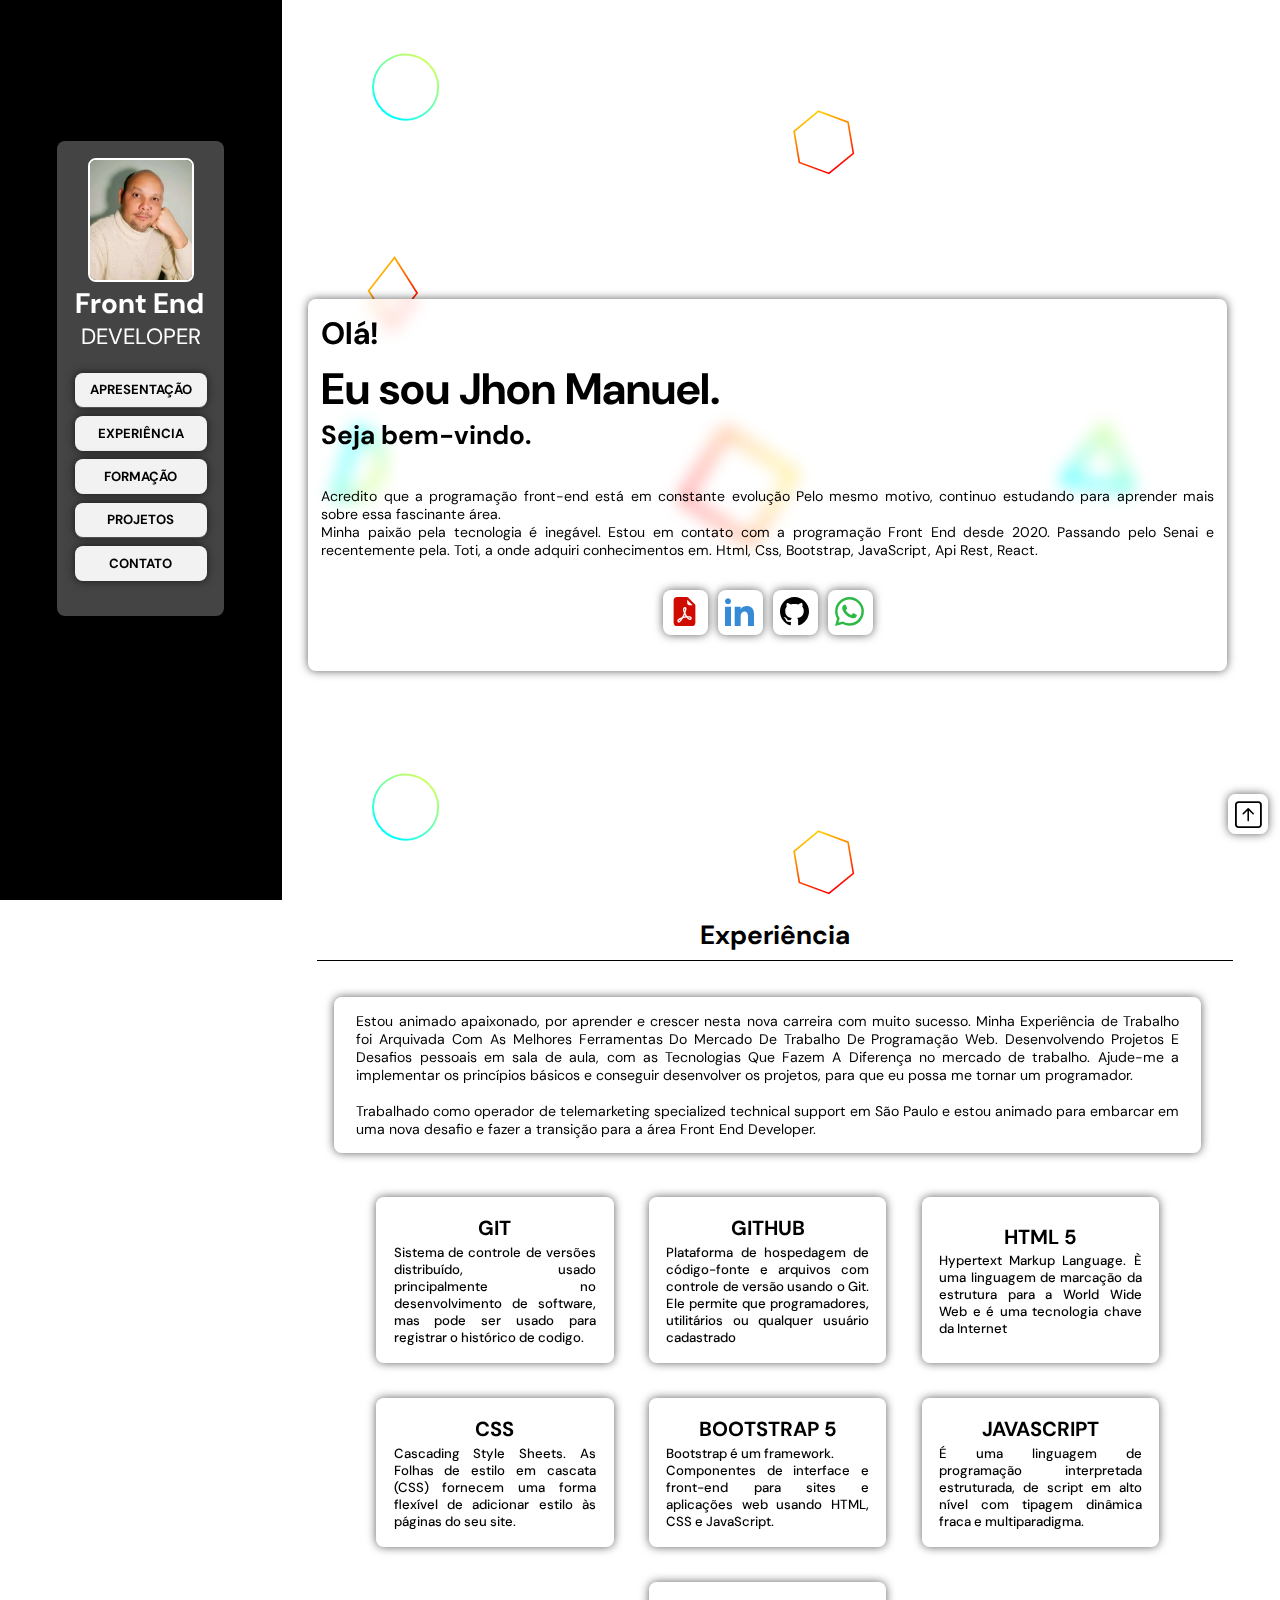
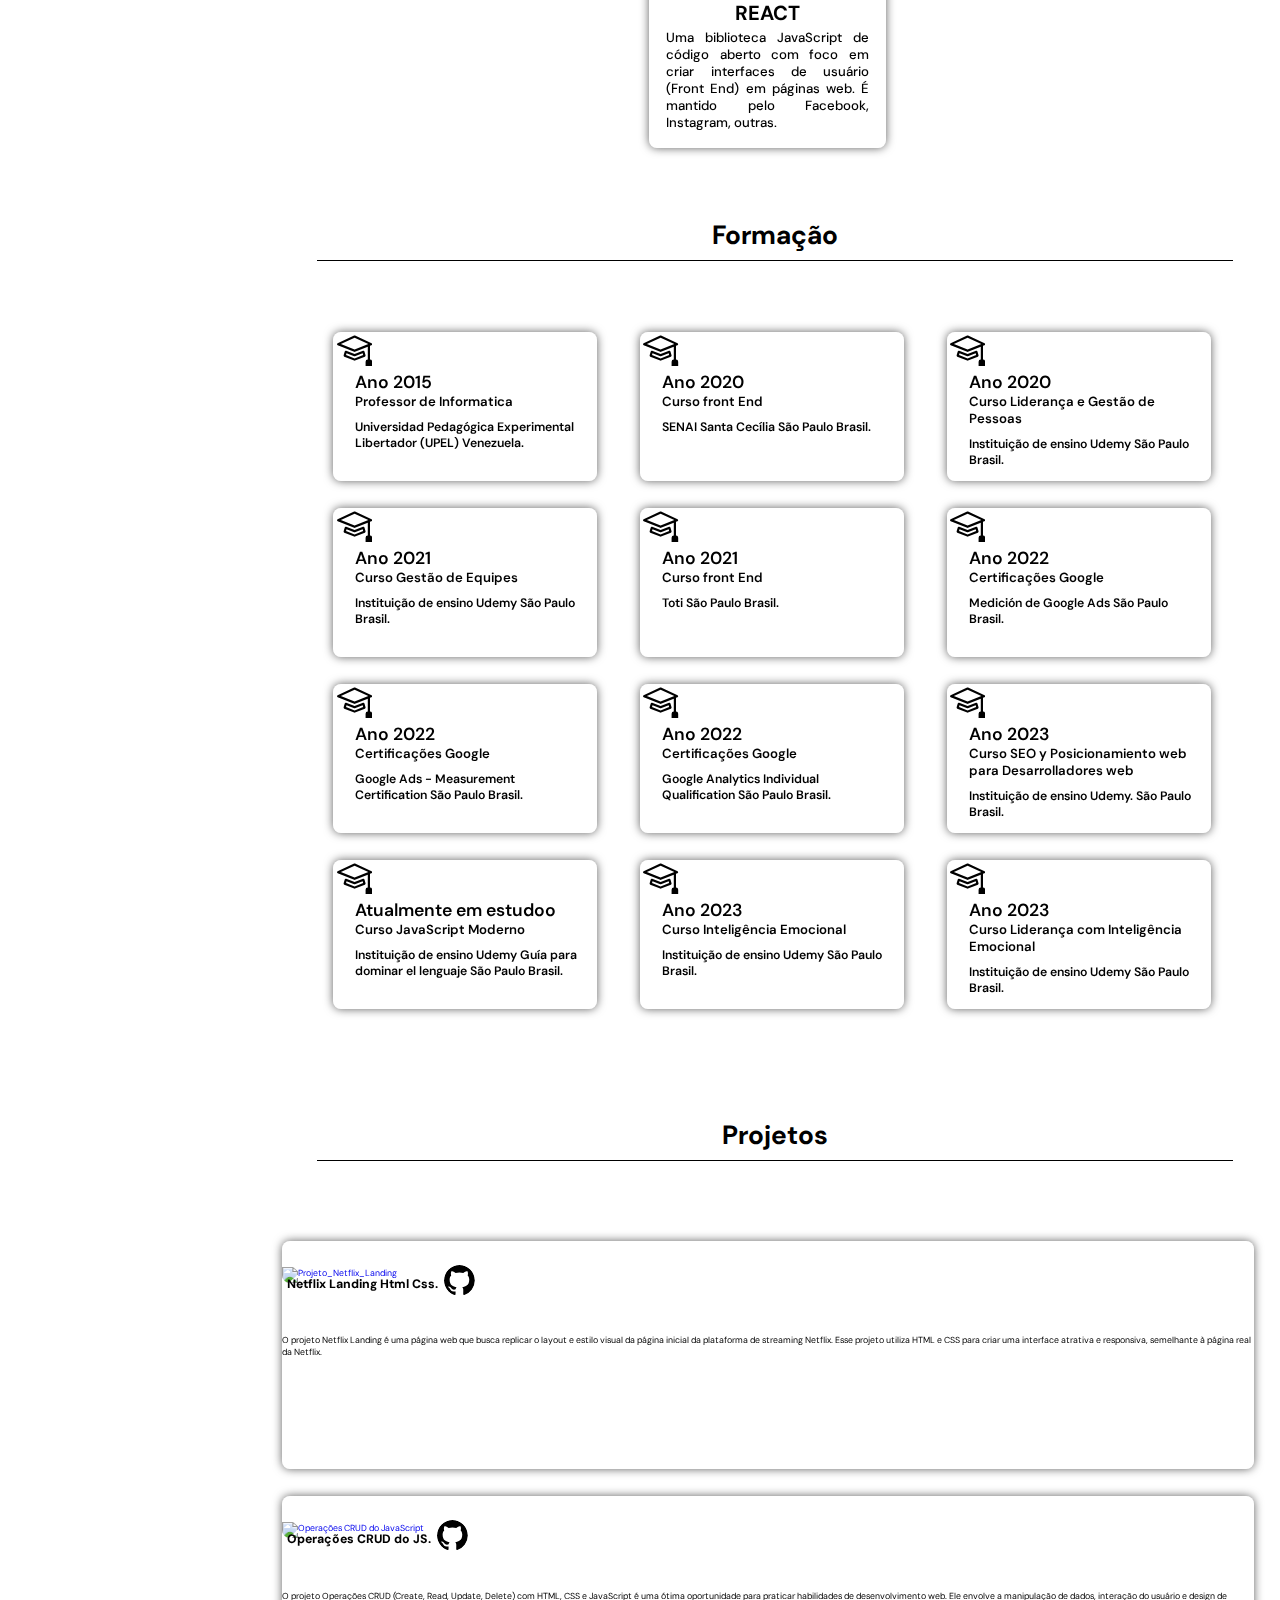
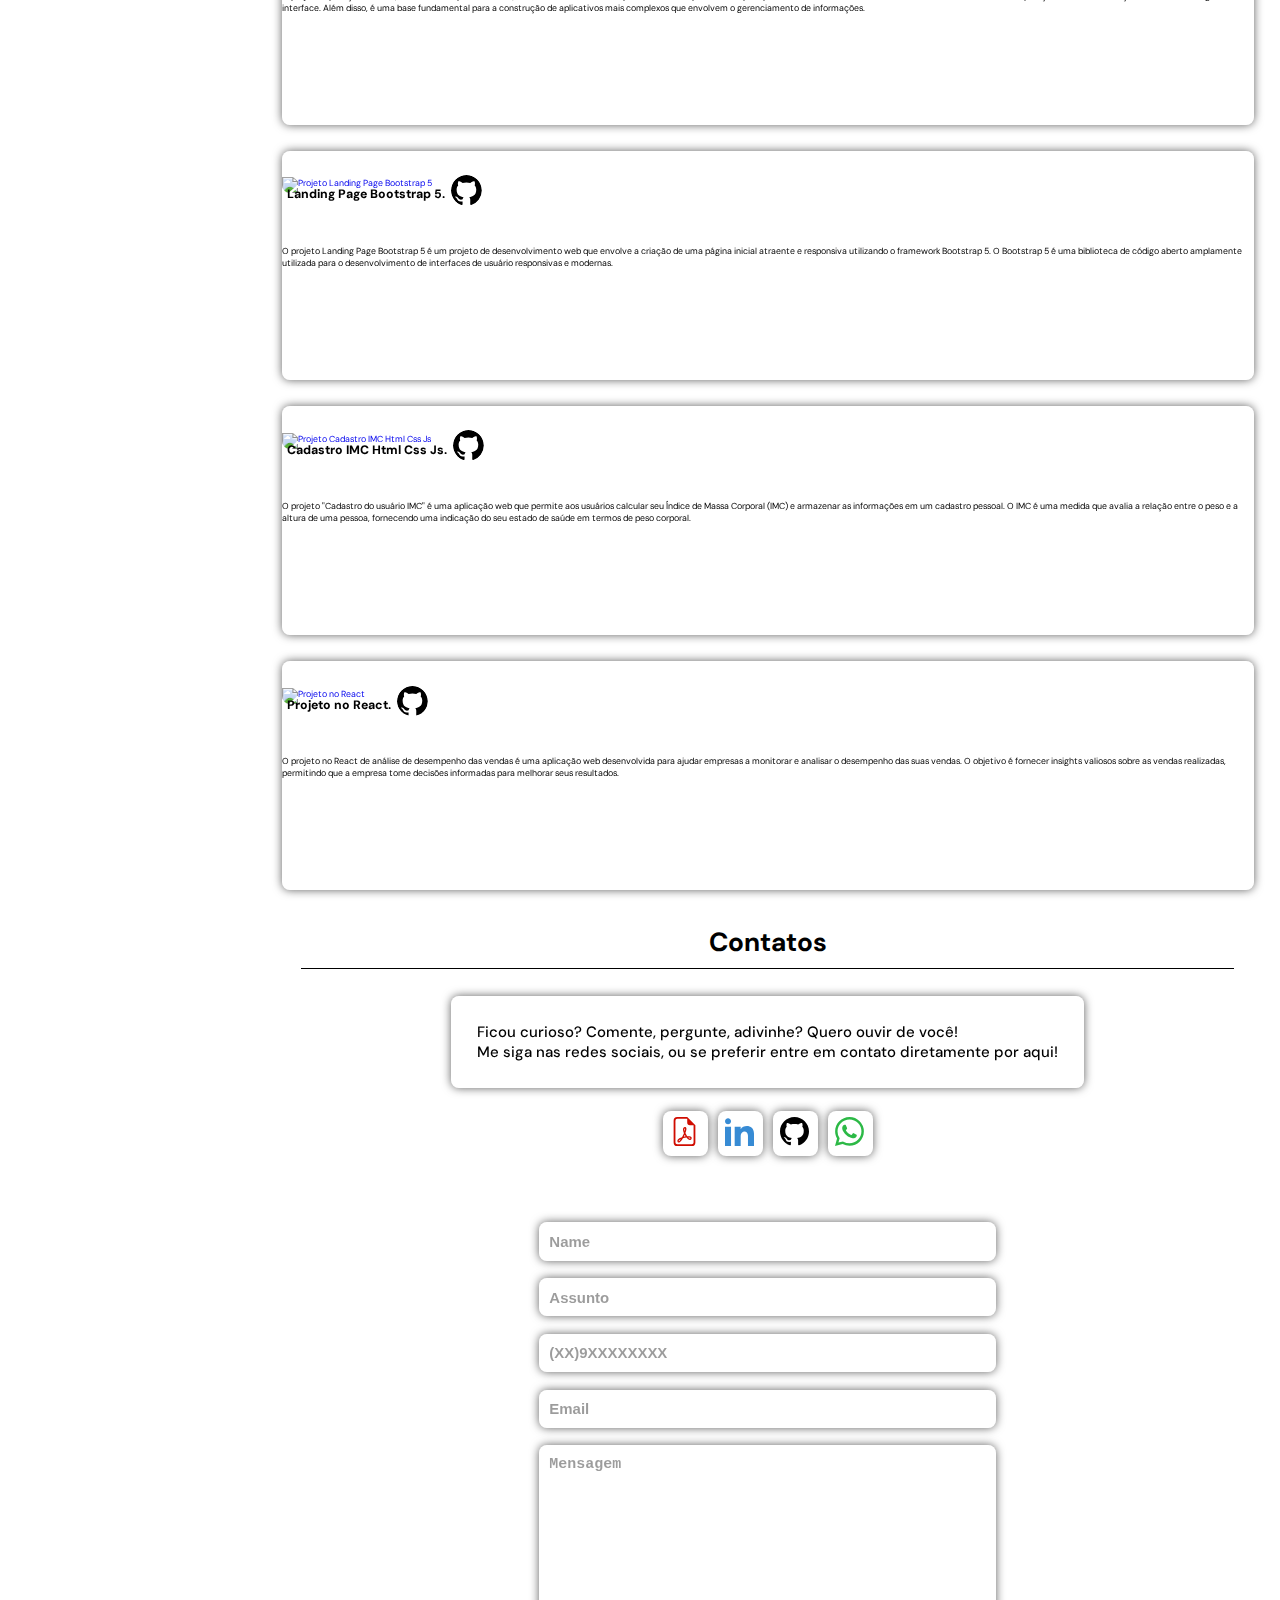
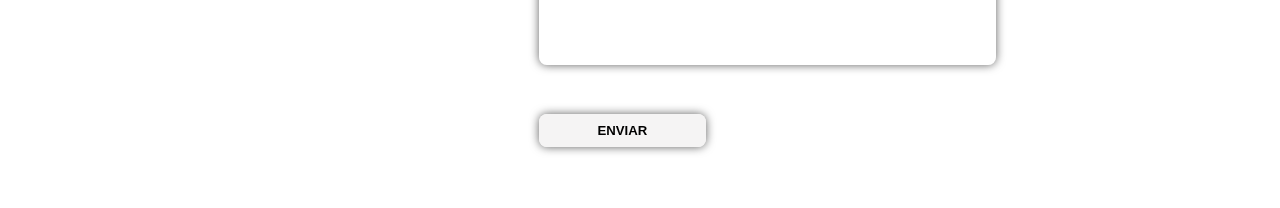
==== commit 001ba1a3: "Uploading: Adjustment, home_p p, .info p v.2" ====
--- a/index.html
+++ b/index.html
@@ -26,7 +26,7 @@
     <title>Portafolho Front End Jr Developer</title>
     <!-- Google tag (gtag.js) -->
     <!-- Google Tag Manager -->
-    <script>(function (w, d, s, l, i) {
+    <!-- <script>(function (w, d, s, l, i) {
             w[l] = w[l] || []; w[l].push({
                 'gtm.start':
                     new Date().getTime(), event: 'gtm.js'
@@ -34,7 +34,7 @@
                 j = d.createElement(s), dl = l != 'dataLayer' ? '&l=' + l : ''; j.async = true; j.src =
                     'https://www.googletagmanager.com/gtm.js?id=' + i + dl; f.parentNode.insertBefore(j, f);
         })(window, document, 'script', 'dataLayer', 'GTM-5W8VZSV');
-    </script>
+    </script> -->
     <!-- End Google Tag Manager -->
 
 
@@ -43,11 +43,10 @@
 
 <body>
     <!-- Google Tag Manager (noscript) -->
-    <noscript>
-        <iframe src="https://www.googletagmanager.com/ns.html?id=GTM-5W8VZSV" height="0" width="0"
-            style="display:none;visibility:hidden"></iframe>
+    <!-- <noscript>
+        <iframe src="https://www.googletagmanager.com/ns.html?id=GTM-5W8VZSV" height="0" width="0" style="display:none;visibility:hidden"></iframe>
     </noscript>
-    <!-- End Google Tag Manager (noscript) -->
+    End Google Tag Manager (noscript) -->
     <header>
         <!-- scroll top button  -->
         <a href="#home " class="top ">
@@ -97,18 +96,11 @@
 
             <div class="home_p">
                 <p>
-                    Sou venezuelano e tenho 6 anos no Brasil, resido em São Paulo e minha paixão pela tecnologia é
-                    inegável.
-                    Estou em contato com a programação Front End desde 2020. Passando pelo Senai e recentemente pela.
-                    Toti, a onde adquiri conhecimentos em. Html, Css, Bootstrap, JavaScript, Api Rest, React. <br>
-                    Acredito
-                    que a
-                    programação
-                    front-end está em constante evolução Pelo mesmo motivo, continuo estudando para aprender mais sobre
-                    essa
-                    fascinante área.
-
-
+                    Acredito que a programação front-end está em constante evolução Pelo mesmo motivo, continuo estudando para aprender mais sobre
+                    essa fascinante área.
+                    <br>
+                    Minha paixão pela tecnologia é inegável. Estou em contato com a programação Front End desde 2020. Passando pelo Senai e recentemente pela.
+                    Toti, a onde adquiri conhecimentos em. Html, Css, Bootstrap, JavaScript, Api Rest, React. 
                 </p>
             </div>
 
@@ -175,15 +167,13 @@
             <div class="info">
 
                 <p>
-                    Estou animado, apaixonado na are-a Front End Developer, aprender e crescer nesta nova carreira com
-                    muito
-                    sucesso.
-                    Minha Experiência de Trabalho Foi Arquivada Com As Melhores Ferramentas Do Mercado De Trabalho De
-                    Programação Web Desta Forma.
+                    Estou animado apaixonado, por aprender e crescer nesta nova carreira com muito sucesso.
+                    Minha Experiência de Trabalho foi Arquivada Com As Melhores Ferramentas Do Mercado De Trabalho De
+                    Programação Web.
                     Desenvolvendo Projetos E Desafios pessoais em sala de aula, com as Tecnologias Que Fazem A Diferença
                     no mercado de trabalho.
                     Ajude-me a implementar os princípios básicos e conseguir desenvolver os projetos, para que eu possa
-                    me tornar um programador Front-end.
+                    me tornar um programador.
 
                     <button class="butto_leer" id="btne_ver_mas">Leer mas...</button>
 
@@ -434,7 +424,9 @@
         <div class="box-container">
 
             <div class="box">
-
+                <a href="https://jhonmanuelg.github.io/Netflix-Landing-Page-Website/" target="_black">
+                    <img src="./img/Netflix_Landing.webp" alt="Projeto_Netflix_Landing" loading="lazy">
+                </a>
                 <h3 class="h3">
                     Netflix Landing Html Css.
                     <a href="https://github.com/jhonmanuelg/Netflix-Landing-Page-Website.git" target="_black">
@@ -445,14 +437,20 @@
                         </svg>
                     </a>
                 </h3>
-                <a href="https://jhonmanuelg.github.io/Netflix-Landing-Page-Website/" target="_black">
-                    <img src="./img/Netflix Landing.webp" alt="Projeto_Netflix_Landing" loading="lazy">
+                <p>
+                    O projeto Netflix Landing é uma página web que busca replicar o layout e estilo visual da página
+                    inicial da plataforma de streaming Netflix. Esse projeto utiliza HTML e CSS para criar uma interface
+                    atrativa e responsiva, semelhante à página real da Netflix.
+                </p>
+
+            </div>
+
+            <div class="box">
+
+                <a href="https://jhonmanuelg.github.io/Operaciones_CRUD_JavaScript/" target="_black">
+                    <img src="./img/CRUD.webp" alt="Operações CRUD do JavaScript" target="_black" loading="lazy">
                 </a>
 
-
-            </div>
-
-            <div class="box">
                 <h3>
                     Operações CRUD do JS.
                     <a href="https://github.com/jhonmanuelg/Operaciones_CRUD_JavaScript.git" target="_black"><svg
@@ -462,14 +460,21 @@
                                 d="M8 0C3.58 0 0 3.58 0 8c0 3.54 2.29 6.53 5.47 7.59.4.07.55-.17.55-.38 0-.19-.01-.82-.01-1.49-2.01.37-2.53-.49-2.69-.94-.09-.23-.48-.94-.82-1.13-.28-.15-.68-.52-.01-.53.63-.01 1.08.58 1.23.82.72 1.21 1.87.87 2.33.66.07-.52.28-.87.51-1.07-1.78-.2-3.64-.89-3.64-3.95 0-.87.31-1.59.82-2.15-.08-.2-.36-1.02.08-2.12 0 0 .67-.21 2.2.82.64-.18 1.32-.27 2-.27.68 0 1.36.09 2 .27 1.53-1.04 2.2-.82 2.2-.82.44 1.1.16 1.92.08 2.12.51.56.82 1.27.82 2.15 0 3.07-1.87 3.75-3.65 3.95.29.25.54.73.54 1.48 0 1.07-.01 1.93-.01 2.2 0 .21.15.46.55.38A8.012 8.012 0 0 0 16 8c0-4.42-3.58-8-8-8z" />
                         </svg></a>
                 </h3>
-                <a href="https://jhonmanuelg.github.io/Operaciones_CRUD_JavaScript/" target="_black">
-                    <img src="./img/CRUD do JavaScript.webp" alt="Operações CRUD do JavaScript" target="_black"
+                <p>
+                    O projeto Operações CRUD (Create, Read, Update, Delete) com HTML, CSS e JavaScript é uma ótima
+                    oportunidade para praticar habilidades de desenvolvimento web. Ele envolve a manipulação de dados,
+                    interação do usuário e design de interface. Além disso, é uma base fundamental para a construção de
+                    aplicativos mais complexos que envolvem o gerenciamento de informações.
+                </p>
+            </div>
+
+            <div class="box">
+               
+                <a href="https://jhonmanuelg.github.io/Landing_Page_using_Bootstrap_5/" target="_black">
+                    <img src="./img/Landing_Page.webp" alt="Projeto Landing Page Bootstrap 5" target="_black"
                         loading="lazy">
                 </a>
 
-            </div>
-
-            <div class="box">
                 <h3>
                     Landing Page Bootstrap 5.
                     <a href="https://github.com/jhonmanuelg/Landing_Page_using_Bootstrap_5" target="_black"> <svg
@@ -479,14 +484,18 @@
                                 d="M8 0C3.58 0 0 3.58 0 8c0 3.54 2.29 6.53 5.47 7.59.4.07.55-.17.55-.38 0-.19-.01-.82-.01-1.49-2.01.37-2.53-.49-2.69-.94-.09-.23-.48-.94-.82-1.13-.28-.15-.68-.52-.01-.53.63-.01 1.08.58 1.23.82.72 1.21 1.87.87 2.33.66.07-.52.28-.87.51-1.07-1.78-.2-3.64-.89-3.64-3.95 0-.87.31-1.59.82-2.15-.08-.2-.36-1.02.08-2.12 0 0 .67-.21 2.2.82.64-.18 1.32-.27 2-.27.68 0 1.36.09 2 .27 1.53-1.04 2.2-.82 2.2-.82.44 1.1.16 1.92.08 2.12.51.56.82 1.27.82 2.15 0 3.07-1.87 3.75-3.65 3.95.29.25.54.73.54 1.48 0 1.07-.01 1.93-.01 2.2 0 .21.15.46.55.38A8.012 8.012 0 0 0 16 8c0-4.42-3.58-8-8-8z" />
                         </svg></a>
                 </h3>
-                <a href="https://jhonmanuelg.github.io/Landing_Page_using_Bootstrap_5/" target="_black">
-                    <img src="./img/Landing Page Bootstrap 5.webp" alt="Projeto Landing Page Bootstrap 5"
-                        target="_black" loading="lazy">
+                <p>
+                    O projeto Landing Page Bootstrap 5 é um projeto de desenvolvimento web que envolve a criação de uma página inicial atraente e responsiva utilizando o framework Bootstrap 5. O Bootstrap 5 é uma biblioteca de código aberto amplamente utilizada para o desenvolvimento de interfaces de usuário responsivas e modernas.
+                </p>
+
+            </div>
+
+            <div class="box">
+               
+                <a href="https://jhonmanuelg.github.io/imc-javascritp/" target="_black">
+                    <img src="./img/Cadastros.webp" alt="Projeto Cadastro IMC Html Css Js" target="_black"
+                        loading="lazy">
                 </a>
-
-            </div>
-
-            <div class="box">
                 <h3>
                     Cadastro IMC Html Css Js.
                     <a href="https://github.com/jhonmanuelg/imc-javascritp.git" target="_black"><svg
@@ -496,14 +505,18 @@
                                 d="M8 0C3.58 0 0 3.58 0 8c0 3.54 2.29 6.53 5.47 7.59.4.07.55-.17.55-.38 0-.19-.01-.82-.01-1.49-2.01.37-2.53-.49-2.69-.94-.09-.23-.48-.94-.82-1.13-.28-.15-.68-.52-.01-.53.63-.01 1.08.58 1.23.82.72 1.21 1.87.87 2.33.66.07-.52.28-.87.51-1.07-1.78-.2-3.64-.89-3.64-3.95 0-.87.31-1.59.82-2.15-.08-.2-.36-1.02.08-2.12 0 0 .67-.21 2.2.82.64-.18 1.32-.27 2-.27.68 0 1.36.09 2 .27 1.53-1.04 2.2-.82 2.2-.82.44 1.1.16 1.92.08 2.12.51.56.82 1.27.82 2.15 0 3.07-1.87 3.75-3.65 3.95.29.25.54.73.54 1.48 0 1.07-.01 1.93-.01 2.2 0 .21.15.46.55.38A8.012 8.012 0 0 0 16 8c0-4.42-3.58-8-8-8z" />
                         </svg></a>
                 </h3>
-                <a href="https://jhonmanuelg.github.io/imc-javascritp/" target="_black">
-                    <img src="./img/Cadastro IMC Html Css Js.webp" alt="Projeto Cadastro IMC Html Css Js"
-                        target="_black" loading="lazy">
+
+                <p>
+                    O projeto "Cadastro do usuário IMC" é uma aplicação web que permite aos usuários calcular seu Índice de Massa Corporal (IMC) e armazenar as informações em um cadastro pessoal. O IMC é uma medida que avalia a relação entre o peso e a altura de uma pessoa, fornecendo uma indicação do seu estado de saúde em termos de peso corporal.
+                </p>
+
+            </div>
+
+            <div class="box">
+               
+                <a href="https://dsvendas-jhon-gil.netlify.app" target="_black">
+                    <img src="./img/Projeto_React.webp" alt="Projeto no React" target="_black" loading="lazy">
                 </a>
-
-            </div>
-
-            <div class="box">
                 <h3>
                     Projeto no React.
                     <a href="https://github.com/jhonmanuelg/projeto-sds3.git" target="_black"><svg
@@ -513,9 +526,9 @@
                                 d="M8 0C3.58 0 0 3.58 0 8c0 3.54 2.29 6.53 5.47 7.59.4.07.55-.17.55-.38 0-.19-.01-.82-.01-1.49-2.01.37-2.53-.49-2.69-.94-.09-.23-.48-.94-.82-1.13-.28-.15-.68-.52-.01-.53.63-.01 1.08.58 1.23.82.72 1.21 1.87.87 2.33.66.07-.52.28-.87.51-1.07-1.78-.2-3.64-.89-3.64-3.95 0-.87.31-1.59.82-2.15-.08-.2-.36-1.02.08-2.12 0 0 .67-.21 2.2.82.64-.18 1.32-.27 2-.27.68 0 1.36.09 2 .27 1.53-1.04 2.2-.82 2.2-.82.44 1.1.16 1.92.08 2.12.51.56.82 1.27.82 2.15 0 3.07-1.87 3.75-3.65 3.95.29.25.54.73.54 1.48 0 1.07-.01 1.93-.01 2.2 0 .21.15.46.55.38A8.012 8.012 0 0 0 16 8c0-4.42-3.58-8-8-8z" />
                         </svg></a>
                 </h3>
-                <a href="https://dsvendas-jhon-gil.netlify.app" target="_black">
-                    <img src="./img/Projeto no React.webp" alt="Projeto no React" target="_black" loading="lazy">
-                </a>
+                <p>
+                    O projeto no React de análise de desempenho das vendas é uma aplicação web desenvolvida para ajudar empresas a monitorar e analisar o desempenho das suas vendas. O objetivo é fornecer insights valiosos sobre as vendas realizadas, permitindo que a empresa tome decisões informadas para melhorar seus resultados.
+                </p>
 
             </div>
 
--- a/css/style.css
+++ b/css/style.css
@@ -188,9 +188,7 @@
     font-size: 1.5rem;
     transition: 0.3s;
     z-index: 1;
-    font-family: inherit;
     color: var(--fondoCard);
-    border-radius: 8px;
     background: rgba(244, 243, 243, 0.884);
     box-shadow: var(--box-shadow-mirror);
     backdrop-filter: blur(5px);
@@ -259,7 +257,7 @@
 .section_home {
     width: 19rem;
     height: 54rem;
-    position: fixed;
+    position: absolute;
     top: 8rem;
     background: rgba(244, 243, 243, 0.277);
     box-shadow: var(--box-shadow-mirror);
@@ -288,13 +286,11 @@
     margin: 2rem 0rem 0rem 2rem;
     font-size: 3.2rem;
     color: var(--yellow);
-    font-weight: 700;
 }
 
 header .user-modelo1 .post {
     font-size: 2.5rem;
     color: var(--yellow);
-    font-weight: bold;
     text-align: center;
 }
 
@@ -317,9 +313,7 @@
     padding: 1rem;
     margin: 0.5rem 0;
     color: var(--fondoBTN);
-    font-weight: bold;
     font-size: 1.5rem;
-    border-radius: 8px;
     background: rgb(242, 242, 242);
     box-shadow: var(--box-shadow-mirror);
     backdrop-filter: var(--backdrop-filtro);
@@ -522,7 +516,7 @@
 
 }
 
-.span {
+.education .box-container .box .span {
     color: var(--whiteBtm);
     font-weight: 600;
     font-size: 2rem;
@@ -530,7 +524,6 @@
 }
 
 .education .box-container .box h3 {
-    margin-top: 1rem;
     font-size: 1.5rem;
     color: var(--whiteBtm);
     font-weight: 600;
@@ -553,7 +546,6 @@
     display: flex;
     align-items: center;
     justify-content: center;
-    transition: all 0.5s;
     flex-wrap: wrap;
     padding: 1rem 0;
     transition: all 300ms;
@@ -846,14 +838,14 @@
 
 /* media queries  */
 
-@media (max-width:1200px) {
+@media (max-width:1400px) {
 
     html {
         font-size: 55%;
     }
 
     .section_home {
-        top: 11rem;
+        top: 5rem;
     }
 
     .home {
@@ -863,19 +855,20 @@
 
     .home_conte {
         position: relative;
-        top: 12rem;
-    }
-
-}
-
-@media (max-width:1025px) {
+        top: 5rem;
+    }
+
+}
+
+@media (max-width:1283px) {
     .home_conte {
         top: 4rem;
     }
 
     .section_home {
-        top: 6rem;
-    }
+        top: 16rem;
+    }
+    
 }
 
 @media (max-width:991px) {
@@ -887,12 +880,12 @@
     .home_conte {
         width: 91%;
         position: absolute;
-        top: 34rem;
+        top: 40rem;
         left: 4rem;
     }
 
     .section_home {
-        top: 20rem;
+        top: 44rem;
     }
 
     #menu {
@@ -920,13 +913,19 @@
     }
 
     .section_home {
-        top: 24rem;
-    }
-
-
-}
-
-@media (max-width:542px) {
+        top: 39rem;
+    }
+
+    .contact_div{
+        width: 52rem;
+    }
+
+    .titeli_he{
+        margin: 0 4rem;
+    }
+}
+
+@media (max-width:576px) {
     .top {
         border: 3px solid var(--fondoBTN);
         display: none;
@@ -956,7 +955,7 @@
     .home_conte {
         width: 91%;
         position: absolute;
-        top: 12rem;
+        top: 13rem;
         left: 3rem;
     }
 
@@ -971,8 +970,8 @@
     }
 
     .contact_div .contact_p {
-        width: 88%;
-        margin-left: 4rem;
+        width: 60%;
+        margin-left: -4rem;
     }
 
     /* para ocultar testo */
@@ -1016,7 +1015,7 @@
         height: 19.8rem;
     }
 
-    .span {
+    .education .box-container .box .span {
         font-size: 2.5rem;
     }
 
@@ -1061,12 +1060,21 @@
     }
 
     .section_home {
-        top: 17rem;
+        top: 26rem;
     }
 
     .home_conte {
         left: 2.3rem;
         top: 24rem;
+        height: 71rem;
+    }
+
+    .home_p {
+        margin-top: 7rem;
+    }
+
+    .social-links, .flex-center {
+        margin-top: 4rem;
     }
 
     .home h1 {
@@ -1077,11 +1085,8 @@
         font-size: 2rem;
     }
 
-    .span {
+    .home .span {
         font-size: 2.2rem;
-    }
-
-    .home .span {
         margin: 0rem 0rem -3rem 0rem;
     }
 
@@ -1091,6 +1096,7 @@
 
     .about .row .counter .box {
         width: 100%;
+        height: 28rem;
     }
 
     .education .box-container .box {
@@ -1110,7 +1116,8 @@
     }
 
     .contact_div .contact_p {
-        margin-left: 3rem;
+        margin-left: 2.5rem;
+        width: 90%;
     }
 
     .contact .cont_form {
@@ -1129,5 +1136,18 @@
     .home_conte {
         top: 9rem;
         left: 2rem;
+        height: 67rem;
+    }
+    .section_home {
+        top: 12rem;
+    }
+    .social-links, .flex-center {
+        margin-top: 2rem;
+    }
+    .about .row .counter .box {
+        height: 30rem;
+    }
+    .contact_div{
+        width: 46rem;
     }
 }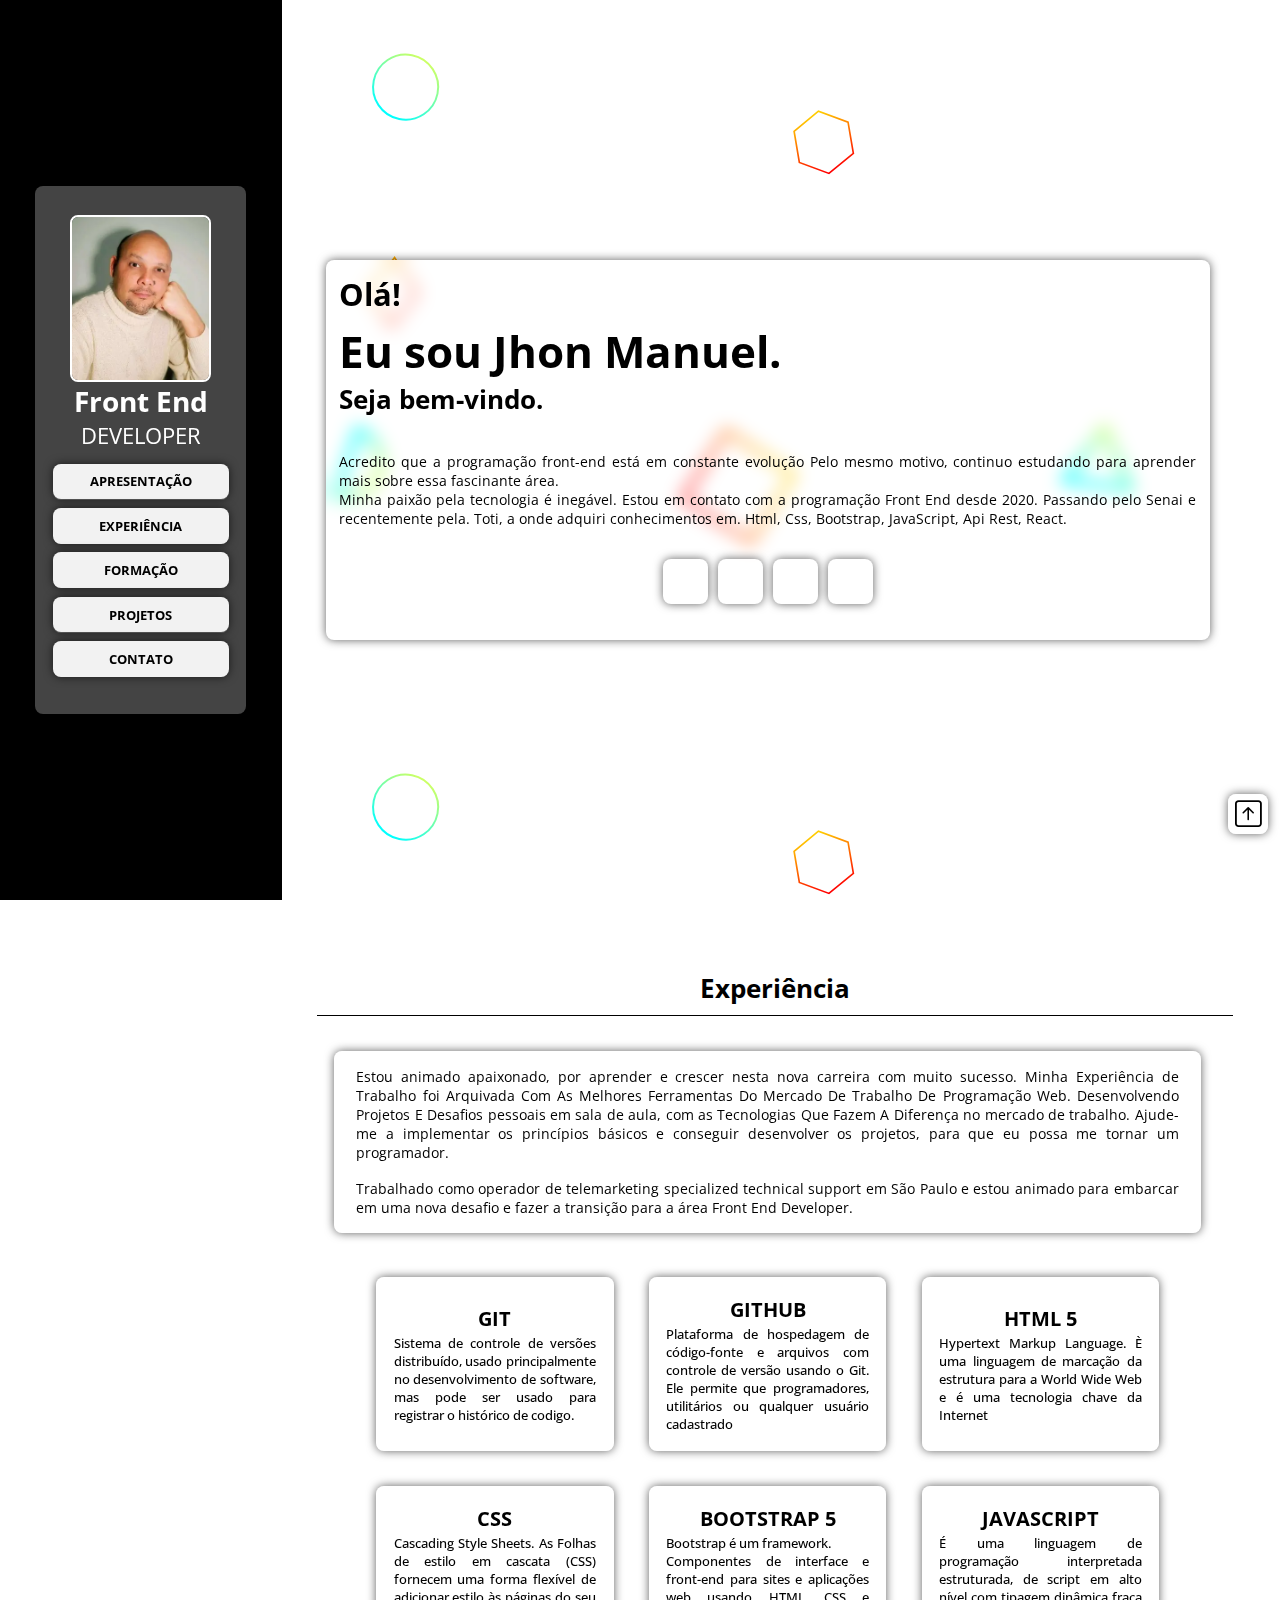
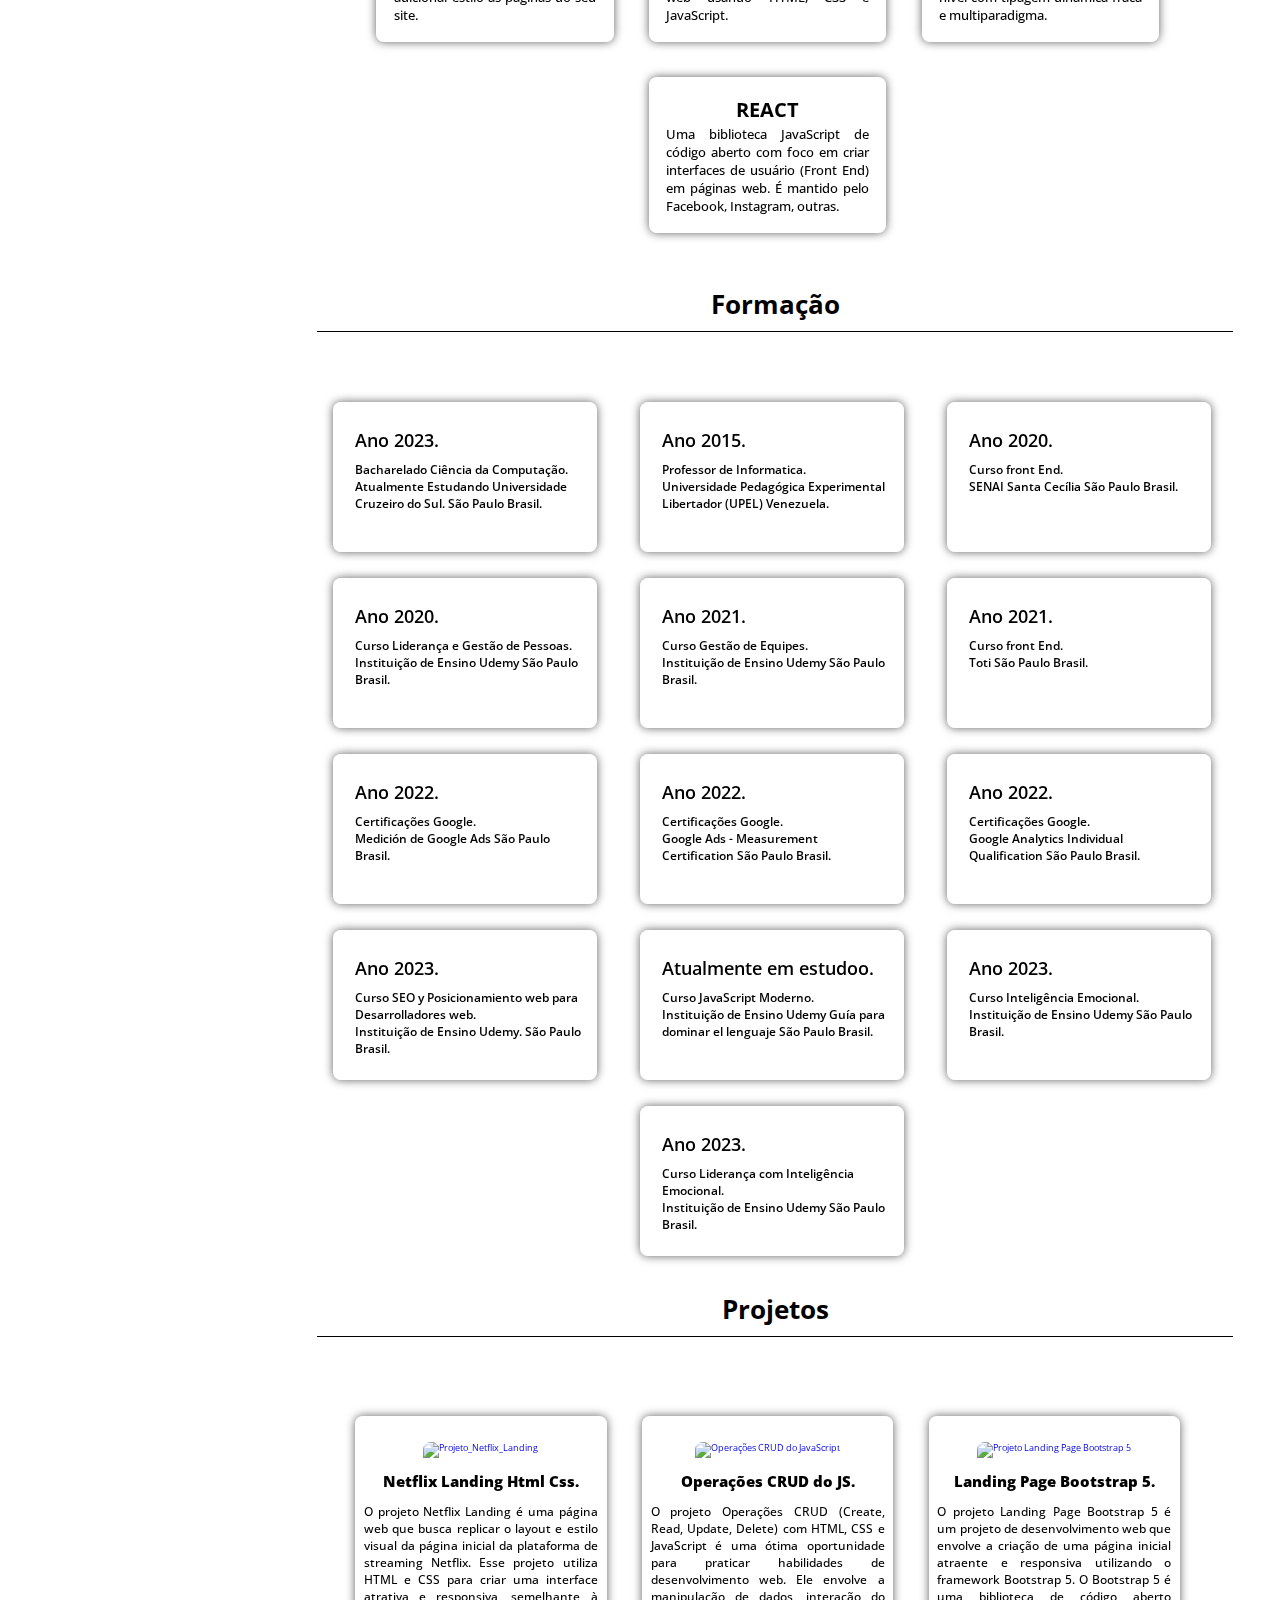
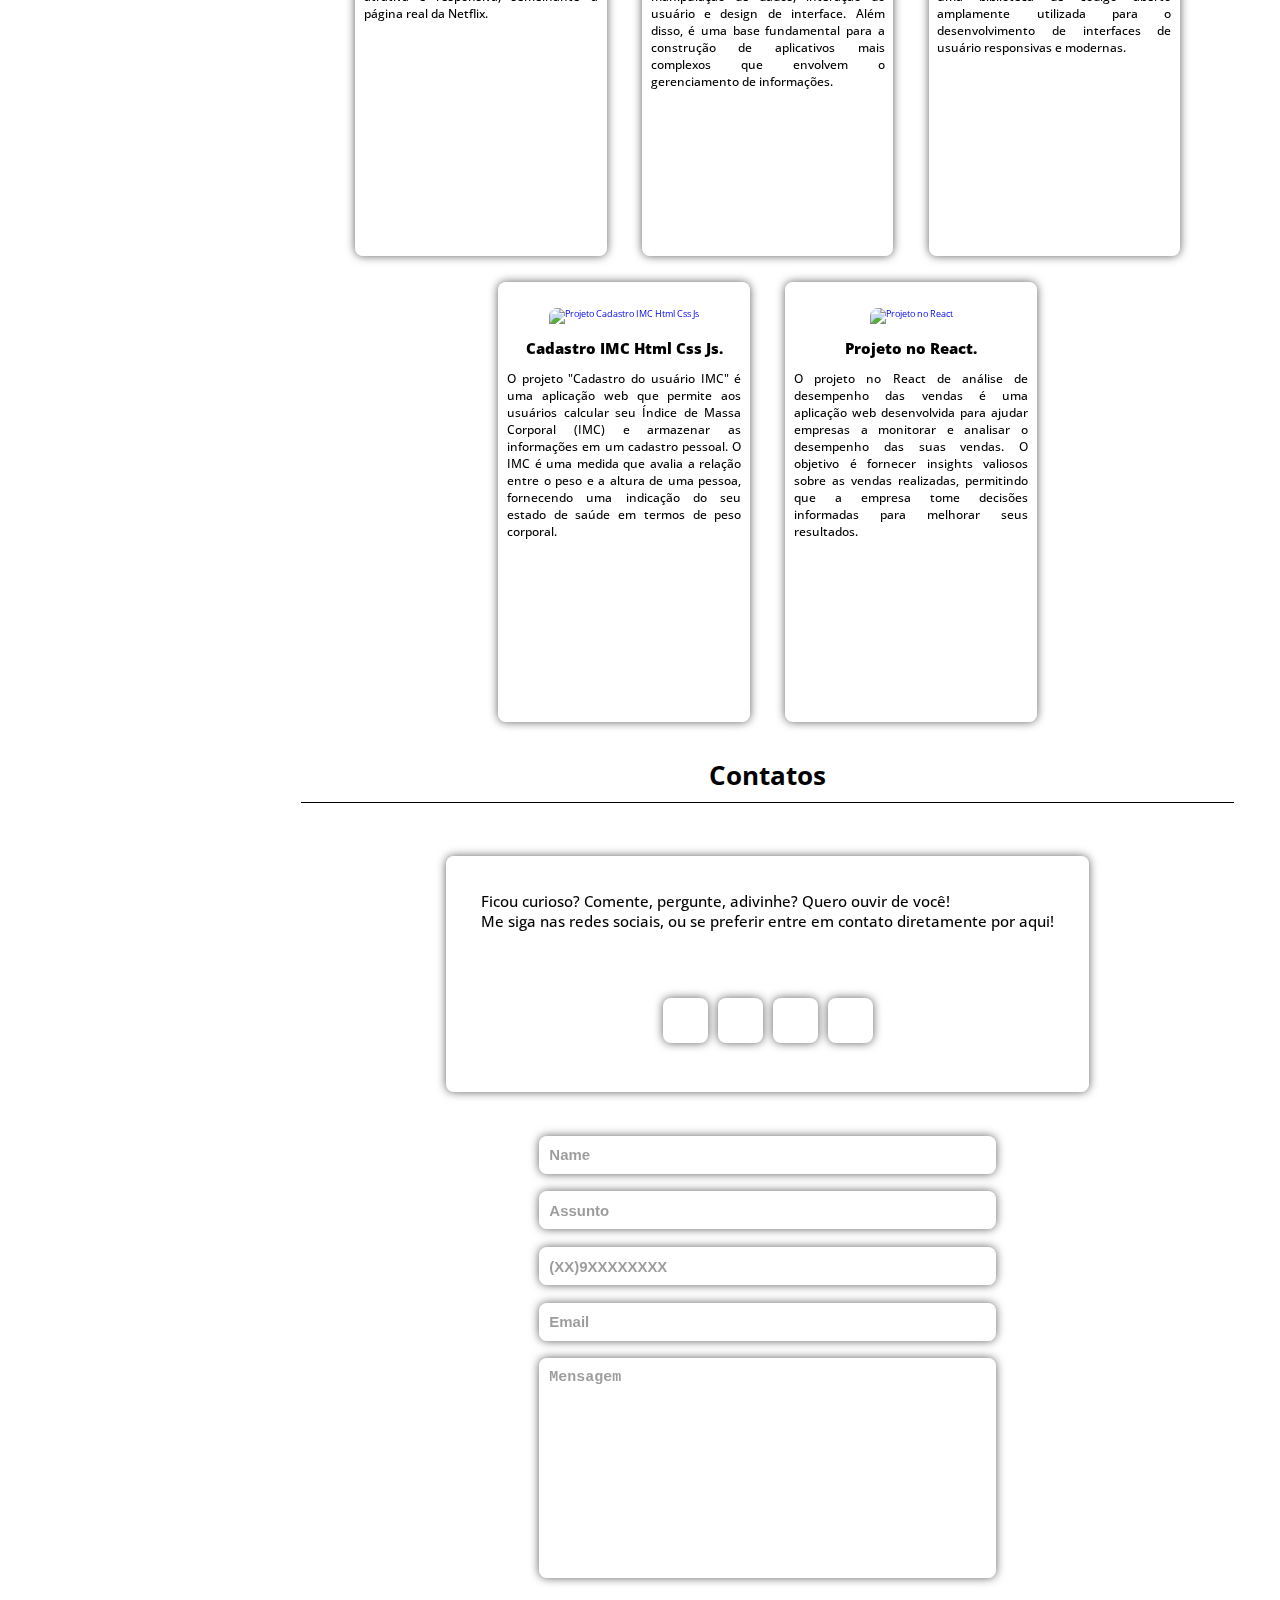
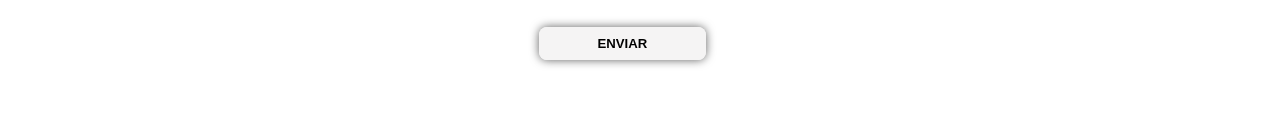
==== commit 4607b308: "Uploading: Adjustment, formspree.js Example (XX)9XXXXXXXX" ====
--- a/index.html
+++ b/index.html
@@ -5,52 +5,30 @@
     <meta charset="UTF-8">
     <meta name="viewport" content="width=device-width, initial-scale=1.0">
     <link rel="shortcut icon" href="./img/jh-cabesalho.ico" type="image/x-icon">
-    <!--jquery.min.js  -->
+    <!-- fueste de letra -->
+    <link rel="preconnect" href="https://fonts.googleapis.com">
+    <link rel="preconnect" href="https://fonts.gstatic.com" crossorigin>
+
+    <!-- link icons -->
+    <link rel="stylesheet" href="https://cdnjs.cloudflare.com/ajax/libs/font-awesome/6.4.0/css/all.min.css"
+        integrity="sha512-iecdLmaskl7CVkqkXNQ/ZH/XLlvWZOJyj7Yy7tcenmpD1ypASozpmT/E0iPtmFIB46ZmdtAc9eNBvH0H/ZpiBw=="
+        crossorigin="anonymous" referrerpolicy="no-referrer" />
+
+    <!-- librery JS jquery -->
     <script src="https://cdnjs.cloudflare.com/ajax/libs/jquery/3.7.0/jquery.min.js"
         integrity="sha512-3gJwYpMe3QewGELv8k/BX9vcqhryRdzRMxVfq6ngyWXwo03GFEzjsUm8Q7RZcHPHksttq7/GFoxjCVUjkjvPdw=="
         crossorigin="anonymous" referrerpolicy="no-referrer"></script>
 
-
-
-
-    <!-- fueste de letra -->
-    <link rel="preconnect" href="https://fonts.googleapis.com">
-    <link rel="preconnect" href="https://fonts.gstatic.com" crossorigin>
-
-    <!-- bootstrap -->
-    <!-- <link rel="stylesheet" href="https://cdn.jsdelivr.net/npm/bootstrap-icons@1.10.5/font/bootstrap-icons.css"> -->
-
-
     <link rel="stylesheet" href="css/style.css">
-
     <title>Portafolho Front End Jr Developer</title>
-    <!-- Google tag (gtag.js) -->
-    <!-- Google Tag Manager -->
-    <!-- <script>(function (w, d, s, l, i) {
-            w[l] = w[l] || []; w[l].push({
-                'gtm.start':
-                    new Date().getTime(), event: 'gtm.js'
-            }); var f = d.getElementsByTagName(s)[0],
-                j = d.createElement(s), dl = l != 'dataLayer' ? '&l=' + l : ''; j.async = true; j.src =
-                    'https://www.googletagmanager.com/gtm.js?id=' + i + dl; f.parentNode.insertBefore(j, f);
-        })(window, document, 'script', 'dataLayer', 'GTM-5W8VZSV');
-    </script> -->
-    <!-- End Google Tag Manager -->
-
-
 </head>
 
 
 <body>
-    <!-- Google Tag Manager (noscript) -->
-    <!-- <noscript>
-        <iframe src="https://www.googletagmanager.com/ns.html?id=GTM-5W8VZSV" height="0" width="0" style="display:none;visibility:hidden"></iframe>
-    </noscript>
-    End Google Tag Manager (noscript) -->
     <header>
         <!-- scroll top button  -->
         <a href="#home " class="top ">
-            <!-- <img src="./img/seta-para-cima.png " alt="seta-para-cima" loading="lazy"> -->
+
             <i class="bi bi-arrow-up-square"></i>
         </a>
 
@@ -96,34 +74,27 @@
 
             <div class="home_p">
                 <p>
-                    Acredito que a programação front-end está em constante evolução Pelo mesmo motivo, continuo estudando para aprender mais sobre
+                    Acredito que a programação front-end está em constante evolução Pelo mesmo motivo, continuo
+                    estudando para aprender mais sobre
                     essa fascinante área.
                     <br>
-                    Minha paixão pela tecnologia é inegável. Estou em contato com a programação Front End desde 2020. Passando pelo Senai e recentemente pela.
-                    Toti, a onde adquiri conhecimentos em. Html, Css, Bootstrap, JavaScript, Api Rest, React. 
+                    Minha paixão pela tecnologia é inegável. Estou em contato com a programação Front End desde 2020.
+                    Passando pelo Senai e recentemente pela.
+                    Toti, a onde adquiri conhecimentos em. Html, Css, Bootstrap, JavaScript, Api Rest, React.
                 </p>
             </div>
 
             <div class="social-links">
                 <div id="download" class="social-btn flex-center">
                     <a href="pdf/Jhon Manuel Gil Barcenas_CV.pdf" download="Curriculum-Jhon" target="_black">
-                        <svg xmlns="http://www.w3.org/2000/svg" width="16" height="16" fill="currentColor"
-                            class="bi bi-file-earmark-pdf-fill" viewBox="0 0 16 16">
-                            <path
-                                d="M5.523 12.424c.14-.082.293-.162.459-.238a7.878 7.878 0 0 1-.45.606c-.28.337-.498.516-.635.572a.266.266 0 0 1-.035.012.282.282 0 0 1-.026-.044c-.056-.11-.054-.216.04-.36.106-.165.319-.354.647-.548zm2.455-1.647c-.119.025-.237.05-.356.078a21.148 21.148 0 0 0 .5-1.05 12.045 12.045 0 0 0 .51.858c-.217.032-.436.07-.654.114zm2.525.939a3.881 3.881 0 0 1-.435-.41c.228.005.434.022.612.054.317.057.466.147.518.209a.095.095 0 0 1 .026.064.436.436 0 0 1-.06.2.307.307 0 0 1-.094.124.107.107 0 0 1-.069.015c-.09-.003-.258-.066-.498-.256zM8.278 6.97c-.04.244-.108.524-.2.829a4.86 4.86 0 0 1-.089-.346c-.076-.353-.087-.63-.046-.822.038-.177.11-.248.196-.283a.517.517 0 0 1 .145-.04c.013.03.028.092.032.198.005.122-.007.277-.038.465z" />
-                            <path fill-rule="evenodd"
-                                d="M4 0h5.293A1 1 0 0 1 10 .293L13.707 4a1 1 0 0 1 .293.707V14a2 2 0 0 1-2 2H4a2 2 0 0 1-2-2V2a2 2 0 0 1 2-2zm5.5 1.5v2a1 1 0 0 0 1 1h2l-3-3zM4.165 13.668c.09.18.23.343.438.419.207.075.412.04.58-.03.318-.13.635-.436.926-.786.333-.401.683-.927 1.021-1.51a11.651 11.651 0 0 1 1.997-.406c.3.383.61.713.91.95.28.22.603.403.934.417a.856.856 0 0 0 .51-.138c.155-.101.27-.247.354-.416.09-.181.145-.37.138-.563a.844.844 0 0 0-.2-.518c-.226-.27-.596-.4-.96-.465a5.76 5.76 0 0 0-1.335-.05 10.954 10.954 0 0 1-.98-1.686c.25-.66.437-1.284.52-1.794.036-.218.055-.426.048-.614a1.238 1.238 0 0 0-.127-.538.7.7 0 0 0-.477-.365c-.202-.043-.41 0-.601.077-.377.15-.576.47-.651.823-.073.34-.04.736.046 1.136.088.406.238.848.43 1.295a19.697 19.697 0 0 1-1.062 2.227 7.662 7.662 0 0 0-1.482.645c-.37.22-.699.48-.897.787-.21.326-.275.714-.08 1.103z" />
-                        </svg>
+                        <i class="fa-solid fa-download"></i>
                     </a>
                     <span>Download</span>
                 </div>
 
                 <div id="linkedin" class="social-btn flex-center">
                     <a href="https://www.linkedin.com/in/jhon-manuel-gil/" target="_black">
-                        <svg viewBox="0 0 24 24" height="24" width="24" xmlns="http://www.w3.org/2000/svg">
-                            <path
-                                d="M4.98 3.5c0 1.381-1.11 2.5-2.48 2.5s-2.48-1.119-2.48-2.5c0-1.38 1.11-2.5 2.48-2.5s2.48 1.12 2.48 2.5zm.02 4.5h-5v16h5v-16zm7.982 0h-4.968v16h4.969v-8.399c0-4.67 6.029-5.052 6.029 0v8.399h4.988v-10.131c0-7.88-8.922-7.593-11.018-3.714v-2.155z">
-                            </path>
+                        <i class="fa-brands fa-linkedin"></i>
                     </a>
                     </svg><span>Linkedin</span>
 
@@ -131,21 +102,13 @@
 
                 <div id="github" class="social-btn flex-center">
                     <a href="https://github.com/jhonmanuelg" target="_black">
-                        <svg viewBox="0 0 24 24" height="24" width="24" xmlns="http://www.w3.org/2000/svg">
-                            <path
-                                d="M12 0c-6.626 0-12 5.373-12 12 0 5.302 3.438 9.8 8.207 11.387.599.111.793-.261.793-.577v-2.234c-3.338.726-4.033-1.416-4.033-1.416-.546-1.387-1.333-1.756-1.333-1.756-1.089-.745.083-.729.083-.729 1.205.084 1.839 1.237 1.839 1.237 1.07 1.834 2.807 1.304 3.492.997.107-.775.418-1.305.762-1.604-2.665-.305-5.467-1.334-5.467-5.931 0-1.311.469-2.381 1.236-3.221-.124-.303-.535-1.524.117-3.176 0 0 1.008-.322 3.301 1.23.957-.266 1.983-.399 3.003-.404 1.02.005 2.047.138 3.006.404 2.291-1.552 3.297-1.23 3.297-1.23.653 1.653.242 2.874.118 3.176.77.84 1.235 1.911 1.235 3.221 0 4.609-2.807 5.624-5.479 5.921.43.372.823 1.102.823 2.222v3.293c0 .319.192.694.801.576 4.765-1.589 8.199-6.086 8.199-11.386 0-6.627-5.373-12-12-12z">
-                            </path>
-                        </svg>
+                        <i class="fa-brands fa-github"></i>
                     </a>
                     <span>Github</span>
                 </div>
                 <div id="whatsApp" class="social-btn flex-center">
                     <a ria-label="Chat on WhatsApp" id="WhatsApp-link" class="button_span_btn">
-                        <svg xmlns="http://www.w3.org/2000/svg" width="16" height="16" fill="currentColor"
-                            class="bi bi-whatsapp" viewBox="0 0 16 16">
-                            <path
-                                d="M13.601 2.326A7.854 7.854 0 0 0 7.994 0C3.627 0 .068 3.558.064 7.926c0 1.399.366 2.76 1.057 3.965L0 16l4.204-1.102a7.933 7.933 0 0 0 3.79.965h.004c4.368 0 7.926-3.558 7.93-7.93A7.898 7.898 0 0 0 13.6 2.326zM7.994 14.521a6.573 6.573 0 0 1-3.356-.92l-.24-.144-2.494.654.666-2.433-.156-.251a6.56 6.56 0 0 1-1.007-3.505c0-3.626 2.957-6.584 6.591-6.584a6.56 6.56 0 0 1 4.66 1.931 6.557 6.557 0 0 1 1.928 4.66c-.004 3.639-2.961 6.592-6.592 6.592zm3.615-4.934c-.197-.099-1.17-.578-1.353-.646-.182-.065-.315-.099-.445.099-.133.197-.513.646-.627.775-.114.133-.232.148-.43.05-.197-.1-.836-.308-1.592-.985-.59-.525-.985-1.175-1.103-1.372-.114-.198-.011-.304.088-.403.087-.088.197-.232.296-.346.1-.114.133-.198.198-.33.065-.134.034-.248-.015-.347-.05-.099-.445-1.076-.612-1.47-.16-.389-.323-.335-.445-.34-.114-.007-.247-.007-.38-.007a.729.729 0 0 0-.529.247c-.182.198-.691.677-.691 1.654 0 .977.71 1.916.81 2.049.098.133 1.394 2.132 3.383 2.992.47.205.84.326 1.129.418.475.152.904.129 1.246.08.38-.058 1.171-.48 1.338-.943.164-.464.164-.86.114-.943-.049-.084-.182-.133-.38-.232z" />
-                        </svg>
+                        <i class="fa-brands fa-whatsapp"></i>
                     </a>
                     <span>WhatsApp</span>
                 </div>
@@ -254,159 +217,84 @@
         <div class="box-container">
 
             <div class="box">
-                <svg xmlns="http://www.w3.org/2000/svg" width="16" height="16" fill="currentColor"
-                    class="bi bi-mortarboard" viewBox="0 0 16 16">
-                    <path
-                        d="M8.211 2.047a.5.5 0 0 0-.422 0l-7.5 3.5a.5.5 0 0 0 .025.917l7.5 3a.5.5 0 0 0 .372 0L14 7.14V13a1 1 0 0 0-1 1v2h3v-2a1 1 0 0 0-1-1V6.739l.686-.275a.5.5 0 0 0 .025-.917l-7.5-3.5ZM8 8.46 1.758 5.965 8 3.052l6.242 2.913L8 8.46Z" />
-                    <path
-                        d="M4.176 9.032a.5.5 0 0 0-.656.327l-.5 1.7a.5.5 0 0 0 .294.605l4.5 1.8a.5.5 0 0 0 .372 0l4.5-1.8a.5.5 0 0 0 .294-.605l-.5-1.7a.5.5 0 0 0-.656-.327L8 10.466 4.176 9.032Zm-.068 1.873.22-.748 3.496 1.311a.5.5 0 0 0 .352 0l3.496-1.311.22.748L8 12.46l-3.892-1.556Z" />
-                </svg>
-                <span class="span"> Ano 2015</span>
-                <h3>Professor de Informatica</h3>
-                <p>Universidad Pedagógica Experimental Libertador (UPEL) Venezuela.</p>
-            </div>
-
-            <div class="box">
-                <svg xmlns="http://www.w3.org/2000/svg" width="16" height="16" fill="currentColor"
-                    class="bi bi-mortarboard" viewBox="0 0 16 16">
-                    <path
-                        d="M8.211 2.047a.5.5 0 0 0-.422 0l-7.5 3.5a.5.5 0 0 0 .025.917l7.5 3a.5.5 0 0 0 .372 0L14 7.14V13a1 1 0 0 0-1 1v2h3v-2a1 1 0 0 0-1-1V6.739l.686-.275a.5.5 0 0 0 .025-.917l-7.5-3.5ZM8 8.46 1.758 5.965 8 3.052l6.242 2.913L8 8.46Z" />
-                    <path
-                        d="M4.176 9.032a.5.5 0 0 0-.656.327l-.5 1.7a.5.5 0 0 0 .294.605l4.5 1.8a.5.5 0 0 0 .372 0l4.5-1.8a.5.5 0 0 0 .294-.605l-.5-1.7a.5.5 0 0 0-.656-.327L8 10.466 4.176 9.032Zm-.068 1.873.22-.748 3.496 1.311a.5.5 0 0 0 .352 0l3.496-1.311.22.748L8 12.46l-3.892-1.556Z" />
-                </svg>
-                <span class="span">Ano 2020</span>
-                <h3>Curso front End</h3>
-                <p>SENAI Santa Cecília São Paulo Brasil.</p>
-            </div>
-
-
-            <div class="box">
-                <svg xmlns="http://www.w3.org/2000/svg" width="16" height="16" fill="currentColor"
-                    class="bi bi-mortarboard" viewBox="0 0 16 16">
-                    <path
-                        d="M8.211 2.047a.5.5 0 0 0-.422 0l-7.5 3.5a.5.5 0 0 0 .025.917l7.5 3a.5.5 0 0 0 .372 0L14 7.14V13a1 1 0 0 0-1 1v2h3v-2a1 1 0 0 0-1-1V6.739l.686-.275a.5.5 0 0 0 .025-.917l-7.5-3.5ZM8 8.46 1.758 5.965 8 3.052l6.242 2.913L8 8.46Z" />
-                    <path
-                        d="M4.176 9.032a.5.5 0 0 0-.656.327l-.5 1.7a.5.5 0 0 0 .294.605l4.5 1.8a.5.5 0 0 0 .372 0l4.5-1.8a.5.5 0 0 0 .294-.605l-.5-1.7a.5.5 0 0 0-.656-.327L8 10.466 4.176 9.032Zm-.068 1.873.22-.748 3.496 1.311a.5.5 0 0 0 .352 0l3.496-1.311.22.748L8 12.46l-3.892-1.556Z" />
-                </svg>
-                <span class="span">Ano 2020</span>
-                <h3>Curso Liderança e Gestão de Pessoas</h3>
-                <p>Instituição de ensino Udemy São Paulo Brasil.</p>
-            </div>
-
-            <div class="box">
-                <svg xmlns="http://www.w3.org/2000/svg" width="16" height="16" fill="currentColor"
-                    class="bi bi-mortarboard" viewBox="0 0 16 16">
-                    <path
-                        d="M8.211 2.047a.5.5 0 0 0-.422 0l-7.5 3.5a.5.5 0 0 0 .025.917l7.5 3a.5.5 0 0 0 .372 0L14 7.14V13a1 1 0 0 0-1 1v2h3v-2a1 1 0 0 0-1-1V6.739l.686-.275a.5.5 0 0 0 .025-.917l-7.5-3.5ZM8 8.46 1.758 5.965 8 3.052l6.242 2.913L8 8.46Z" />
-                    <path
-                        d="M4.176 9.032a.5.5 0 0 0-.656.327l-.5 1.7a.5.5 0 0 0 .294.605l4.5 1.8a.5.5 0 0 0 .372 0l4.5-1.8a.5.5 0 0 0 .294-.605l-.5-1.7a.5.5 0 0 0-.656-.327L8 10.466 4.176 9.032Zm-.068 1.873.22-.748 3.496 1.311a.5.5 0 0 0 .352 0l3.496-1.311.22.748L8 12.46l-3.892-1.556Z" />
-                </svg>
-                <span class="span">Ano 2021</span>
-                <h3>Curso Gestão de Equipes</h3>
-                <p>Instituição de ensino Udemy São Paulo Brasil.</p>
-            </div>
-
-            <div class="box">
-                <svg xmlns="http://www.w3.org/2000/svg" width="16" height="16" fill="currentColor"
-                    class="bi bi-mortarboard" viewBox="0 0 16 16">
-                    <path
-                        d="M8.211 2.047a.5.5 0 0 0-.422 0l-7.5 3.5a.5.5 0 0 0 .025.917l7.5 3a.5.5 0 0 0 .372 0L14 7.14V13a1 1 0 0 0-1 1v2h3v-2a1 1 0 0 0-1-1V6.739l.686-.275a.5.5 0 0 0 .025-.917l-7.5-3.5ZM8 8.46 1.758 5.965 8 3.052l6.242 2.913L8 8.46Z" />
-                    <path
-                        d="M4.176 9.032a.5.5 0 0 0-.656.327l-.5 1.7a.5.5 0 0 0 .294.605l4.5 1.8a.5.5 0 0 0 .372 0l4.5-1.8a.5.5 0 0 0 .294-.605l-.5-1.7a.5.5 0 0 0-.656-.327L8 10.466 4.176 9.032Zm-.068 1.873.22-.748 3.496 1.311a.5.5 0 0 0 .352 0l3.496-1.311.22.748L8 12.46l-3.892-1.556Z" />
-                </svg>
-                <span class="span">Ano 2021</span>
-                <h3>Curso front End</h3>
-                <p>Toti São Paulo Brasil.</p>
-            </div>
-
-            <div class="box">
-                <svg xmlns="http://www.w3.org/2000/svg" width="16" height="16" fill="currentColor"
-                    class="bi bi-mortarboard" viewBox="0 0 16 16">
-                    <path
-                        d="M8.211 2.047a.5.5 0 0 0-.422 0l-7.5 3.5a.5.5 0 0 0 .025.917l7.5 3a.5.5 0 0 0 .372 0L14 7.14V13a1 1 0 0 0-1 1v2h3v-2a1 1 0 0 0-1-1V6.739l.686-.275a.5.5 0 0 0 .025-.917l-7.5-3.5ZM8 8.46 1.758 5.965 8 3.052l6.242 2.913L8 8.46Z" />
-                    <path
-                        d="M4.176 9.032a.5.5 0 0 0-.656.327l-.5 1.7a.5.5 0 0 0 .294.605l4.5 1.8a.5.5 0 0 0 .372 0l4.5-1.8a.5.5 0 0 0 .294-.605l-.5-1.7a.5.5 0 0 0-.656-.327L8 10.466 4.176 9.032Zm-.068 1.873.22-.748 3.496 1.311a.5.5 0 0 0 .352 0l3.496-1.311.22.748L8 12.46l-3.892-1.556Z" />
-                </svg>
-                <span class="span">Ano 2022</span>
-                <h3>Certificações Google</h3>
-                <p>Medición de Google Ads São Paulo Brasil.</p>
-            </div>
-            <div class="box">
-                <svg xmlns="http://www.w3.org/2000/svg" width="16" height="16" fill="currentColor"
-                    class="bi bi-mortarboard" viewBox="0 0 16 16">
-                    <path
-                        d="M8.211 2.047a.5.5 0 0 0-.422 0l-7.5 3.5a.5.5 0 0 0 .025.917l7.5 3a.5.5 0 0 0 .372 0L14 7.14V13a1 1 0 0 0-1 1v2h3v-2a1 1 0 0 0-1-1V6.739l.686-.275a.5.5 0 0 0 .025-.917l-7.5-3.5ZM8 8.46 1.758 5.965 8 3.052l6.242 2.913L8 8.46Z" />
-                    <path
-                        d="M4.176 9.032a.5.5 0 0 0-.656.327l-.5 1.7a.5.5 0 0 0 .294.605l4.5 1.8a.5.5 0 0 0 .372 0l4.5-1.8a.5.5 0 0 0 .294-.605l-.5-1.7a.5.5 0 0 0-.656-.327L8 10.466 4.176 9.032Zm-.068 1.873.22-.748 3.496 1.311a.5.5 0 0 0 .352 0l3.496-1.311.22.748L8 12.46l-3.892-1.556Z" />
-                </svg>
-                <span class="span">Ano 2022</span>
-                <h3>Certificações Google</h3>
-                <p>Google Ads - Measurement Certification São Paulo Brasil.</p>
-            </div>
-            <div class="box">
-                <svg xmlns="http://www.w3.org/2000/svg" width="16" height="16" fill="currentColor"
-                    class="bi bi-mortarboard" viewBox="0 0 16 16">
-                    <path
-                        d="M8.211 2.047a.5.5 0 0 0-.422 0l-7.5 3.5a.5.5 0 0 0 .025.917l7.5 3a.5.5 0 0 0 .372 0L14 7.14V13a1 1 0 0 0-1 1v2h3v-2a1 1 0 0 0-1-1V6.739l.686-.275a.5.5 0 0 0 .025-.917l-7.5-3.5ZM8 8.46 1.758 5.965 8 3.052l6.242 2.913L8 8.46Z" />
-                    <path
-                        d="M4.176 9.032a.5.5 0 0 0-.656.327l-.5 1.7a.5.5 0 0 0 .294.605l4.5 1.8a.5.5 0 0 0 .372 0l4.5-1.8a.5.5 0 0 0 .294-.605l-.5-1.7a.5.5 0 0 0-.656-.327L8 10.466 4.176 9.032Zm-.068 1.873.22-.748 3.496 1.311a.5.5 0 0 0 .352 0l3.496-1.311.22.748L8 12.46l-3.892-1.556Z" />
-                </svg>
-                <span class="span">Ano 2022</span>
-                <h3>Certificações Google</h3>
-                <p>Google Analytics Individual Qualification São Paulo Brasil.</p>
-            </div>
-
-            <div class="box">
-                <svg xmlns="http://www.w3.org/2000/svg" width="16" height="16" fill="currentColor"
-                    class="bi bi-mortarboard" viewBox="0 0 16 16">
-                    <path
-                        d="M8.211 2.047a.5.5 0 0 0-.422 0l-7.5 3.5a.5.5 0 0 0 .025.917l7.5 3a.5.5 0 0 0 .372 0L14 7.14V13a1 1 0 0 0-1 1v2h3v-2a1 1 0 0 0-1-1V6.739l.686-.275a.5.5 0 0 0 .025-.917l-7.5-3.5ZM8 8.46 1.758 5.965 8 3.052l6.242 2.913L8 8.46Z" />
-                    <path
-                        d="M4.176 9.032a.5.5 0 0 0-.656.327l-.5 1.7a.5.5 0 0 0 .294.605l4.5 1.8a.5.5 0 0 0 .372 0l4.5-1.8a.5.5 0 0 0 .294-.605l-.5-1.7a.5.5 0 0 0-.656-.327L8 10.466 4.176 9.032Zm-.068 1.873.22-.748 3.496 1.311a.5.5 0 0 0 .352 0l3.496-1.311.22.748L8 12.46l-3.892-1.556Z" />
-                </svg>
-                <span class="span">Ano 2023</span>
-                <h3>Curso SEO y Posicionamiento web para Desarrolladores web</h3>
-                <p>Instituição de ensino Udemy. São Paulo Brasil.</p>
-            </div>
-
-            <div class="box">
-                <svg xmlns="http://www.w3.org/2000/svg" width="16" height="16" fill="currentColor"
-                    class="bi bi-mortarboard" viewBox="0 0 16 16">
-                    <path
-                        d="M8.211 2.047a.5.5 0 0 0-.422 0l-7.5 3.5a.5.5 0 0 0 .025.917l7.5 3a.5.5 0 0 0 .372 0L14 7.14V13a1 1 0 0 0-1 1v2h3v-2a1 1 0 0 0-1-1V6.739l.686-.275a.5.5 0 0 0 .025-.917l-7.5-3.5ZM8 8.46 1.758 5.965 8 3.052l6.242 2.913L8 8.46Z" />
-                    <path
-                        d="M4.176 9.032a.5.5 0 0 0-.656.327l-.5 1.7a.5.5 0 0 0 .294.605l4.5 1.8a.5.5 0 0 0 .372 0l4.5-1.8a.5.5 0 0 0 .294-.605l-.5-1.7a.5.5 0 0 0-.656-.327L8 10.466 4.176 9.032Zm-.068 1.873.22-.748 3.496 1.311a.5.5 0 0 0 .352 0l3.496-1.311.22.748L8 12.46l-3.892-1.556Z" />
-                </svg>
-                <span class="span">Atualmente em estudoo</span>
-                <h3>Curso JavaScript Moderno</h3>
-                <p>Instituição de ensino Udemy Guía para dominar el lenguaje São Paulo Brasil.</p>
-            </div>
-
-
-            <div class="box">
-                <svg xmlns="http://www.w3.org/2000/svg" width="16" height="16" fill="currentColor"
-                    class="bi bi-mortarboard" viewBox="0 0 16 16">
-                    <path
-                        d="M8.211 2.047a.5.5 0 0 0-.422 0l-7.5 3.5a.5.5 0 0 0 .025.917l7.5 3a.5.5 0 0 0 .372 0L14 7.14V13a1 1 0 0 0-1 1v2h3v-2a1 1 0 0 0-1-1V6.739l.686-.275a.5.5 0 0 0 .025-.917l-7.5-3.5ZM8 8.46 1.758 5.965 8 3.052l6.242 2.913L8 8.46Z" />
-                    <path
-                        d="M4.176 9.032a.5.5 0 0 0-.656.327l-.5 1.7a.5.5 0 0 0 .294.605l4.5 1.8a.5.5 0 0 0 .372 0l4.5-1.8a.5.5 0 0 0 .294-.605l-.5-1.7a.5.5 0 0 0-.656-.327L8 10.466 4.176 9.032Zm-.068 1.873.22-.748 3.496 1.311a.5.5 0 0 0 .352 0l3.496-1.311.22.748L8 12.46l-3.892-1.556Z" />
-                </svg>
-                <span class="span">Ano 2023</span>
-                <h3>Curso Inteligência Emocional</h3>
-                <p>Instituição de ensino Udemy São Paulo Brasil.</p>
-            </div>
-
-            <div class="box">
-                <svg xmlns="http://www.w3.org/2000/svg" width="16" height="16" fill="currentColor"
-                    class="bi bi-mortarboard" viewBox="0 0 16 16">
-                    <path
-                        d="M8.211 2.047a.5.5 0 0 0-.422 0l-7.5 3.5a.5.5 0 0 0 .025.917l7.5 3a.5.5 0 0 0 .372 0L14 7.14V13a1 1 0 0 0-1 1v2h3v-2a1 1 0 0 0-1-1V6.739l.686-.275a.5.5 0 0 0 .025-.917l-7.5-3.5ZM8 8.46 1.758 5.965 8 3.052l6.242 2.913L8 8.46Z" />
-                    <path
-                        d="M4.176 9.032a.5.5 0 0 0-.656.327l-.5 1.7a.5.5 0 0 0 .294.605l4.5 1.8a.5.5 0 0 0 .372 0l4.5-1.8a.5.5 0 0 0 .294-.605l-.5-1.7a.5.5 0 0 0-.656-.327L8 10.466 4.176 9.032Zm-.068 1.873.22-.748 3.496 1.311a.5.5 0 0 0 .352 0l3.496-1.311.22.748L8 12.46l-3.892-1.556Z" />
-                </svg>
-                <span class="span">Ano 2023</span>
-                <h3>Curso Liderança com Inteligência Emocional</h3>
-                <p>Instituição de ensino Udemy São Paulo Brasil.</p>
+                <i class="fa-solid fa-graduation-cap"></i>
+                <span class="span">Ano 2023.</span>
+                <p>Bacharelado Ciência da Computação. <br> Atualmente Estudando Universidade Cruzeiro do Sul. São Paulo
+                    Brasil.</p>
+            </div>
+
+            <div class="box">
+                <i class="fa-solid fa-graduation-cap"></i>
+                <span class="span">Ano 2015.</span>
+                <p> Professor de Informatica. <br> Universidade Pedagógica Experimental Libertador (UPEL) Venezuela.</p>
+            </div>
+
+            <div class="box">
+                <i class="fa-solid fa-graduation-cap"></i>
+                <span class="span">Ano 2020.</span>
+                <p> Curso front End. <br> SENAI Santa Cecília São Paulo Brasil.</p>
+            </div>
+
+
+            <div class="box">
+                <i class="fa-solid fa-graduation-cap"></i>
+                <span class="span">Ano 2020.</span>
+                <p>Curso Liderança e Gestão de Pessoas. <br> Instituição de Ensino Udemy São Paulo Brasil.</p>
+            </div>
+
+            <div class="box">
+                <i class="fa-solid fa-graduation-cap"></i>
+                <span class="span">Ano 2021.</span>
+                <p>Curso Gestão de Equipes. <br> Instituição de Ensino Udemy São Paulo Brasil.</p>
+            </div>
+
+            <div class="box">
+                <i class="fa-solid fa-graduation-cap"></i>
+                <span class="span">Ano 2021.</span>
+                <p>Curso front End. <br>Toti São Paulo Brasil.</p>
+            </div>
+
+            <div class="box">
+                <i class="fa-solid fa-graduation-cap"></i>
+                <span class="span">Ano 2022.</span>
+                <p>Certificações Google. <br> Medición de Google Ads São Paulo Brasil.</p>
+            </div>
+            <div class="box">
+                <i class="fa-solid fa-graduation-cap"></i>
+                <span class="span">Ano 2022.</span>
+                <p>Certificações Google. <br> Google Ads - Measurement Certification São Paulo Brasil.</p>
+            </div>
+            <div class="box">
+                <i class="fa-solid fa-graduation-cap"></i>
+                <span class="span">Ano 2022.</span>
+                <p>Certificações Google. <br> Google Analytics Individual Qualification São Paulo Brasil.</p>
+            </div>
+
+            <div class="box">
+                <i class="fa-solid fa-graduation-cap"></i>
+                <span class="span">Ano 2023.</span>
+                <p>Curso SEO y Posicionamiento web para Desarrolladores web. <br> Instituição de Ensino Udemy. São Paulo
+                    Brasil.</p>
+            </div>
+
+            <div class="box">
+                <i class="fa-solid fa-graduation-cap"></i>
+                <span class="span">Atualmente em estudoo.</span>
+                <p>Curso JavaScript Moderno. <br> Instituição de Ensino Udemy Guía para dominar el lenguaje São Paulo
+                    Brasil.</p>
+            </div>
+
+
+            <div class="box">
+                <i class="fa-solid fa-graduation-cap"></i>
+                <span class="span">Ano 2023.</span>
+                <p>Curso Inteligência Emocional. <br> Instituição de Ensino Udemy São Paulo Brasil.</p>
+            </div>
+
+            <div class="box">
+                <i class="fa-solid fa-graduation-cap"></i>
+                <span class="span">Ano 2023.</span>
+                <p>Curso Liderança com Inteligência Emocional. <br> Instituição de Ensino Udemy São Paulo Brasil.</p>
             </div>
         </div>
 
@@ -430,11 +318,7 @@
                 <h3 class="h3">
                     Netflix Landing Html Css.
                     <a href="https://github.com/jhonmanuelg/Netflix-Landing-Page-Website.git" target="_black">
-                        <svg xmlns="http://www.w3.org/2000/svg" fill="currentColor" class="bi bi-github i"
-                            viewBox="0 0 16 16">
-                            <path
-                                d="M8 0C3.58 0 0 3.58 0 8c0 3.54 2.29 6.53 5.47 7.59.4.07.55-.17.55-.38 0-.19-.01-.82-.01-1.49-2.01.37-2.53-.49-2.69-.94-.09-.23-.48-.94-.82-1.13-.28-.15-.68-.52-.01-.53.63-.01 1.08.58 1.23.82.72 1.21 1.87.87 2.33.66.07-.52.28-.87.51-1.07-1.78-.2-3.64-.89-3.64-3.95 0-.87.31-1.59.82-2.15-.08-.2-.36-1.02.08-2.12 0 0 .67-.21 2.2.82.64-.18 1.32-.27 2-.27.68 0 1.36.09 2 .27 1.53-1.04 2.2-.82 2.2-.82.44 1.1.16 1.92.08 2.12.51.56.82 1.27.82 2.15 0 3.07-1.87 3.75-3.65 3.95.29.25.54.73.54 1.48 0 1.07-.01 1.93-.01 2.2 0 .21.15.46.55.38A8.012 8.012 0 0 0 16 8c0-4.42-3.58-8-8-8z" />
-                        </svg>
+                        <i class="fa-brands fa-github"></i>
                     </a>
                 </h3>
                 <p>
@@ -453,12 +337,9 @@
 
                 <h3>
                     Operações CRUD do JS.
-                    <a href="https://github.com/jhonmanuelg/Operaciones_CRUD_JavaScript.git" target="_black"><svg
-                            xmlns="http://www.w3.org/2000/svg" fill="currentColor" class="bi bi-github i"
-                            viewBox="0 0 16 16">
-                            <path
-                                d="M8 0C3.58 0 0 3.58 0 8c0 3.54 2.29 6.53 5.47 7.59.4.07.55-.17.55-.38 0-.19-.01-.82-.01-1.49-2.01.37-2.53-.49-2.69-.94-.09-.23-.48-.94-.82-1.13-.28-.15-.68-.52-.01-.53.63-.01 1.08.58 1.23.82.72 1.21 1.87.87 2.33.66.07-.52.28-.87.51-1.07-1.78-.2-3.64-.89-3.64-3.95 0-.87.31-1.59.82-2.15-.08-.2-.36-1.02.08-2.12 0 0 .67-.21 2.2.82.64-.18 1.32-.27 2-.27.68 0 1.36.09 2 .27 1.53-1.04 2.2-.82 2.2-.82.44 1.1.16 1.92.08 2.12.51.56.82 1.27.82 2.15 0 3.07-1.87 3.75-3.65 3.95.29.25.54.73.54 1.48 0 1.07-.01 1.93-.01 2.2 0 .21.15.46.55.38A8.012 8.012 0 0 0 16 8c0-4.42-3.58-8-8-8z" />
-                        </svg></a>
+                    <a href="https://github.com/jhonmanuelg/Operaciones_CRUD_JavaScript.git" target="_black">
+                        <i class="fa-brands fa-github"></i>
+                    </a>
                 </h3>
                 <p>
                     O projeto Operações CRUD (Create, Read, Update, Delete) com HTML, CSS e JavaScript é uma ótima
@@ -469,7 +350,7 @@
             </div>
 
             <div class="box">
-               
+
                 <a href="https://jhonmanuelg.github.io/Landing_Page_using_Bootstrap_5/" target="_black">
                     <img src="./img/Landing_Page.webp" alt="Projeto Landing Page Bootstrap 5" target="_black"
                         loading="lazy">
@@ -477,57 +358,57 @@
 
                 <h3>
                     Landing Page Bootstrap 5.
-                    <a href="https://github.com/jhonmanuelg/Landing_Page_using_Bootstrap_5" target="_black"> <svg
-                            xmlns="http://www.w3.org/2000/svg" fill="currentColor" class="bi bi-github i"
-                            viewBox="0 0 16 16">
-                            <path
-                                d="M8 0C3.58 0 0 3.58 0 8c0 3.54 2.29 6.53 5.47 7.59.4.07.55-.17.55-.38 0-.19-.01-.82-.01-1.49-2.01.37-2.53-.49-2.69-.94-.09-.23-.48-.94-.82-1.13-.28-.15-.68-.52-.01-.53.63-.01 1.08.58 1.23.82.72 1.21 1.87.87 2.33.66.07-.52.28-.87.51-1.07-1.78-.2-3.64-.89-3.64-3.95 0-.87.31-1.59.82-2.15-.08-.2-.36-1.02.08-2.12 0 0 .67-.21 2.2.82.64-.18 1.32-.27 2-.27.68 0 1.36.09 2 .27 1.53-1.04 2.2-.82 2.2-.82.44 1.1.16 1.92.08 2.12.51.56.82 1.27.82 2.15 0 3.07-1.87 3.75-3.65 3.95.29.25.54.73.54 1.48 0 1.07-.01 1.93-.01 2.2 0 .21.15.46.55.38A8.012 8.012 0 0 0 16 8c0-4.42-3.58-8-8-8z" />
-                        </svg></a>
+                    <a href="https://github.com/jhonmanuelg/Landing_Page_using_Bootstrap_5" target="_black">
+                        <i class="fa-brands fa-github"></i>
+                    </a>
                 </h3>
                 <p>
-                    O projeto Landing Page Bootstrap 5 é um projeto de desenvolvimento web que envolve a criação de uma página inicial atraente e responsiva utilizando o framework Bootstrap 5. O Bootstrap 5 é uma biblioteca de código aberto amplamente utilizada para o desenvolvimento de interfaces de usuário responsivas e modernas.
-                </p>
-
-            </div>
-
-            <div class="box">
-               
+                    O projeto Landing Page Bootstrap 5 é um projeto de desenvolvimento web que envolve a criação de uma
+                    página inicial atraente e responsiva utilizando o framework Bootstrap 5. O Bootstrap 5 é uma
+                    biblioteca de código aberto amplamente utilizada para o desenvolvimento de interfaces de usuário
+                    responsivas e modernas.
+                </p>
+
+            </div>
+
+            <div class="box">
+
                 <a href="https://jhonmanuelg.github.io/imc-javascritp/" target="_black">
                     <img src="./img/Cadastros.webp" alt="Projeto Cadastro IMC Html Css Js" target="_black"
                         loading="lazy">
                 </a>
                 <h3>
                     Cadastro IMC Html Css Js.
-                    <a href="https://github.com/jhonmanuelg/imc-javascritp.git" target="_black"><svg
-                            xmlns="http://www.w3.org/2000/svg" fill="currentColor" class="bi bi-github i"
-                            viewBox="0 0 16 16">
-                            <path
-                                d="M8 0C3.58 0 0 3.58 0 8c0 3.54 2.29 6.53 5.47 7.59.4.07.55-.17.55-.38 0-.19-.01-.82-.01-1.49-2.01.37-2.53-.49-2.69-.94-.09-.23-.48-.94-.82-1.13-.28-.15-.68-.52-.01-.53.63-.01 1.08.58 1.23.82.72 1.21 1.87.87 2.33.66.07-.52.28-.87.51-1.07-1.78-.2-3.64-.89-3.64-3.95 0-.87.31-1.59.82-2.15-.08-.2-.36-1.02.08-2.12 0 0 .67-.21 2.2.82.64-.18 1.32-.27 2-.27.68 0 1.36.09 2 .27 1.53-1.04 2.2-.82 2.2-.82.44 1.1.16 1.92.08 2.12.51.56.82 1.27.82 2.15 0 3.07-1.87 3.75-3.65 3.95.29.25.54.73.54 1.48 0 1.07-.01 1.93-.01 2.2 0 .21.15.46.55.38A8.012 8.012 0 0 0 16 8c0-4.42-3.58-8-8-8z" />
-                        </svg></a>
+                    <a href="https://github.com/jhonmanuelg/imc-javascritp.git" target="_black">
+                        <i class="fa-brands fa-github"></i>
+                    </a>
                 </h3>
 
                 <p>
-                    O projeto "Cadastro do usuário IMC" é uma aplicação web que permite aos usuários calcular seu Índice de Massa Corporal (IMC) e armazenar as informações em um cadastro pessoal. O IMC é uma medida que avalia a relação entre o peso e a altura de uma pessoa, fornecendo uma indicação do seu estado de saúde em termos de peso corporal.
-                </p>
-
-            </div>
-
-            <div class="box">
-               
+                    O projeto "Cadastro do usuário IMC" é uma aplicação web que permite aos usuários calcular seu Índice
+                    de Massa Corporal (IMC) e armazenar as informações em um cadastro pessoal. O IMC é uma medida que
+                    avalia a relação entre o peso e a altura de uma pessoa, fornecendo uma indicação do seu estado de
+                    saúde em termos de peso corporal.
+                </p>
+
+            </div>
+
+            <div class="box">
+
                 <a href="https://dsvendas-jhon-gil.netlify.app" target="_black">
                     <img src="./img/Projeto_React.webp" alt="Projeto no React" target="_black" loading="lazy">
                 </a>
                 <h3>
                     Projeto no React.
-                    <a href="https://github.com/jhonmanuelg/projeto-sds3.git" target="_black"><svg
-                            xmlns="http://www.w3.org/2000/svg" fill="currentColor" class="bi bi-github i"
-                            viewBox="0 0 16 16">
-                            <path
-                                d="M8 0C3.58 0 0 3.58 0 8c0 3.54 2.29 6.53 5.47 7.59.4.07.55-.17.55-.38 0-.19-.01-.82-.01-1.49-2.01.37-2.53-.49-2.69-.94-.09-.23-.48-.94-.82-1.13-.28-.15-.68-.52-.01-.53.63-.01 1.08.58 1.23.82.72 1.21 1.87.87 2.33.66.07-.52.28-.87.51-1.07-1.78-.2-3.64-.89-3.64-3.95 0-.87.31-1.59.82-2.15-.08-.2-.36-1.02.08-2.12 0 0 .67-.21 2.2.82.64-.18 1.32-.27 2-.27.68 0 1.36.09 2 .27 1.53-1.04 2.2-.82 2.2-.82.44 1.1.16 1.92.08 2.12.51.56.82 1.27.82 2.15 0 3.07-1.87 3.75-3.65 3.95.29.25.54.73.54 1.48 0 1.07-.01 1.93-.01 2.2 0 .21.15.46.55.38A8.012 8.012 0 0 0 16 8c0-4.42-3.58-8-8-8z" />
-                        </svg></a>
+                    <a href="https://github.com/jhonmanuelg/projeto-sds3.git" target="_black">
+                        <i class="fa-brands fa-github"></i>
+                    </a>
                 </h3>
                 <p>
-                    O projeto no React de análise de desempenho das vendas é uma aplicação web desenvolvida para ajudar empresas a monitorar e analisar o desempenho das suas vendas. O objetivo é fornecer insights valiosos sobre as vendas realizadas, permitindo que a empresa tome decisões informadas para melhorar seus resultados.
+                    O projeto no React de análise de desempenho das vendas é uma aplicação web desenvolvida para ajudar
+                    empresas a monitorar e analisar o desempenho das suas vendas. O objetivo é fornecer insights
+                    valiosos sobre as vendas realizadas, permitindo que a empresa tome decisões informadas para melhorar
+                    seus resultados.
                 </p>
 
             </div>
@@ -559,59 +440,43 @@
                     <br>
                     Me siga nas redes sociais, ou se preferir entre em contato diretamente por aqui!
                 </p>
-            </div>
-
-            <!-- social -->
-
-            <div class="social-links">
-
-                <div id="download" class="social-btn flex-center">
-                    <a href="pdf/Jhon Manuel Gil Barcenas_CV.pdf" download="Curriculum-Jhon" target="_black">
-                        <svg xmlns="http://www.w3.org/2000/svg" width="16" height="16" fill="currentColor"
-                            class="bi bi-file-earmark-pdf" viewBox="0 0 16 16">
-                            <path
-                                d="M14 14V4.5L9.5 0H4a2 2 0 0 0-2 2v12a2 2 0 0 0 2 2h8a2 2 0 0 0 2-2zM9.5 3A1.5 1.5 0 0 0 11 4.5h2V14a1 1 0 0 1-1 1H4a1 1 0 0 1-1-1V2a1 1 0 0 1 1-1h5.5v2z" />
-                            <path
-                                d="M4.603 14.087a.81.81 0 0 1-.438-.42c-.195-.388-.13-.776.08-1.102.198-.307.526-.568.897-.787a7.68 7.68 0 0 1 1.482-.645 19.697 19.697 0 0 0 1.062-2.227 7.269 7.269 0 0 1-.43-1.295c-.086-.4-.119-.796-.046-1.136.075-.354.274-.672.65-.823.192-.077.4-.12.602-.077a.7.7 0 0 1 .477.365c.088.164.12.356.127.538.007.188-.012.396-.047.614-.084.51-.27 1.134-.52 1.794a10.954 10.954 0 0 0 .98 1.686 5.753 5.753 0 0 1 1.334.05c.364.066.734.195.96.465.12.144.193.32.2.518.007.192-.047.382-.138.563a1.04 1.04 0 0 1-.354.416.856.856 0 0 1-.51.138c-.331-.014-.654-.196-.933-.417a5.712 5.712 0 0 1-.911-.95 11.651 11.651 0 0 0-1.997.406 11.307 11.307 0 0 1-1.02 1.51c-.292.35-.609.656-.927.787a.793.793 0 0 1-.58.029zm1.379-1.901c-.166.076-.32.156-.459.238-.328.194-.541.383-.647.547-.094.145-.096.25-.04.361.01.022.02.036.026.044a.266.266 0 0 0 .035-.012c.137-.056.355-.235.635-.572a8.18 8.18 0 0 0 .45-.606zm1.64-1.33a12.71 12.71 0 0 1 1.01-.193 11.744 11.744 0 0 1-.51-.858 20.801 20.801 0 0 1-.5 1.05zm2.446.45c.15.163.296.3.435.41.24.19.407.253.498.256a.107.107 0 0 0 .07-.015.307.307 0 0 0 .094-.125.436.436 0 0 0 .059-.2.095.095 0 0 0-.026-.063c-.052-.062-.2-.152-.518-.209a3.876 3.876 0 0 0-.612-.053zM8.078 7.8a6.7 6.7 0 0 0 .2-.828c.031-.188.043-.343.038-.465a.613.613 0 0 0-.032-.198.517.517 0 0 0-.145.04c-.087.035-.158.106-.196.283-.04.192-.03.469.046.822.024.111.054.227.09.346z" />
-                        </svg>
-                    </a>
-                    <span>Download</span>
-                </div>
-
-                <div id="linkedin" class="social-btn flex-center">
-                    <a href="https://www.linkedin.com/in/jhon-manuel-gil/" target="_black">
-                        <svg viewBox="0 0 24 24" height="24" width="24" xmlns="http://www.w3.org/2000/svg">
-                            <path
-                                d="M4.98 3.5c0 1.381-1.11 2.5-2.48 2.5s-2.48-1.119-2.48-2.5c0-1.38 1.11-2.5 2.48-2.5s2.48 1.12 2.48 2.5zm.02 4.5h-5v16h5v-16zm7.982 0h-4.968v16h4.969v-8.399c0-4.67 6.029-5.052 6.029 0v8.399h4.988v-10.131c0-7.88-8.922-7.593-11.018-3.714v-2.155z">
-                            </path>
-                    </a>
-                    </svg><span>Linkedin</span>
-
-                </div>
-
-                <div id="github" class="social-btn flex-center">
-                    <a href="https://github.com/jhonmanuelg" target="_black">
-                        <svg viewBox="0 0 24 24" height="24" width="24" xmlns="http://www.w3.org/2000/svg">
-                            <path
-                                d="M12 0c-6.626 0-12 5.373-12 12 0 5.302 3.438 9.8 8.207 11.387.599.111.793-.261.793-.577v-2.234c-3.338.726-4.033-1.416-4.033-1.416-.546-1.387-1.333-1.756-1.333-1.756-1.089-.745.083-.729.083-.729 1.205.084 1.839 1.237 1.839 1.237 1.07 1.834 2.807 1.304 3.492.997.107-.775.418-1.305.762-1.604-2.665-.305-5.467-1.334-5.467-5.931 0-1.311.469-2.381 1.236-3.221-.124-.303-.535-1.524.117-3.176 0 0 1.008-.322 3.301 1.23.957-.266 1.983-.399 3.003-.404 1.02.005 2.047.138 3.006.404 2.291-1.552 3.297-1.23 3.297-1.23.653 1.653.242 2.874.118 3.176.77.84 1.235 1.911 1.235 3.221 0 4.609-2.807 5.624-5.479 5.921.43.372.823 1.102.823 2.222v3.293c0 .319.192.694.801.576 4.765-1.589 8.199-6.086 8.199-11.386 0-6.627-5.373-12-12-12z">
-                            </path>
-                        </svg>
-                    </a>
-                    <span>Github</span>
-                </div>
-                <div id="whatsApp" class="social-btn flex-center">
-
-                    <a ria-label="Chat on WhatsApp" id="WhatsApp-link" class="button_span_btn">
-                        <svg xmlns="http://www.w3.org/2000/svg" width="16" height="16" fill="currentColor"
-                            class="bi bi-whatsapp" viewBox="0 0 16 16">
-                            <path
-                                d="M13.601 2.326A7.854 7.854 0 0 0 7.994 0C3.627 0 .068 3.558.064 7.926c0 1.399.366 2.76 1.057 3.965L0 16l4.204-1.102a7.933 7.933 0 0 0 3.79.965h.004c4.368 0 7.926-3.558 7.93-7.93A7.898 7.898 0 0 0 13.6 2.326zM7.994 14.521a6.573 6.573 0 0 1-3.356-.92l-.24-.144-2.494.654.666-2.433-.156-.251a6.56 6.56 0 0 1-1.007-3.505c0-3.626 2.957-6.584 6.591-6.584a6.56 6.56 0 0 1 4.66 1.931 6.557 6.557 0 0 1 1.928 4.66c-.004 3.639-2.961 6.592-6.592 6.592zm3.615-4.934c-.197-.099-1.17-.578-1.353-.646-.182-.065-.315-.099-.445.099-.133.197-.513.646-.627.775-.114.133-.232.148-.43.05-.197-.1-.836-.308-1.592-.985-.59-.525-.985-1.175-1.103-1.372-.114-.198-.011-.304.088-.403.087-.088.197-.232.296-.346.1-.114.133-.198.198-.33.065-.134.034-.248-.015-.347-.05-.099-.445-1.076-.612-1.47-.16-.389-.323-.335-.445-.34-.114-.007-.247-.007-.38-.007a.729.729 0 0 0-.529.247c-.182.198-.691.677-.691 1.654 0 .977.71 1.916.81 2.049.098.133 1.394 2.132 3.383 2.992.47.205.84.326 1.129.418.475.152.904.129 1.246.08.38-.058 1.171-.48 1.338-.943.164-.464.164-.86.114-.943-.049-.084-.182-.133-.38-.232z" />
-                        </svg>
-                    </a>
-                    <span>WhatsApp</span>
-                </div>
-            </div>
-
+
+
+                <div class="social-links">
+                    <div class="social-links">
+                        <div id="download" class="social-btn flex-center">
+                            <a href="pdf/Jhon Manuel Gil Barcenas_CV.pdf" download="Curriculum-Jhon" target="_black">
+                                <i class="fa-solid fa-download"></i>
+                            </a>
+                            <span>Download</span>
+                        </div>
+
+                        <div id="linkedin" class="social-btn flex-center">
+                            <a href="https://www.linkedin.com/in/jhon-manuel-gil/" target="_black">
+                                <i class="fa-brands fa-linkedin"></i>
+                            </a>
+                            </svg><span>Linkedin</span>
+
+                        </div>
+
+                        <div id="github" class="social-btn flex-center">
+                            <a href="https://github.com/jhonmanuelg" target="_black">
+                                <i class="fa-brands fa-github"></i>
+                            </a>
+                            <span>Github</span>
+                        </div>
+                        <div id="whatsApp" class="social-btn flex-center">
+                            <a ria-label="Chat on WhatsApp" id="WhatsApp-link" class="button_span_btn">
+                                <i class="fa-brands fa-whatsapp"></i>
+                            </a>
+                            <span>WhatsApp</span>
+                        </div>
+                    </div>
+                </div>
+            </div>
+
+
+        </div>
 
         </div>
 
--- a/css/style.css
+++ b/css/style.css
@@ -1,4 +1,4 @@
-@import url('https://fonts.googleapis.com/css2?family=DM+Sans:ital,wght@0,400;0,500;0,700;1,400;1,500;1,700&display=swap');
+@import url('https://fonts.googleapis.com/css2?family=Open+Sans:wght@300;400;500;600;700;800&display=swap');
 @import url("https://cdn.jsdelivr.net/npm/bootstrap-icons@1.10.5/font/bootstrap-icons.css");
 
 :root {
@@ -10,7 +10,7 @@
     --fondoCard: #000000;
     --box-shadow-mirror: 0 0 10px rgba(0, 0, 0, 0.622);
     --backgr-mirror: rgba(255, 255, 255, 0.431);
-    --fonttitle: 'DM Sans', sans-serif;
+    --fonttitle: 'Open Sans', sans-serif;
     --backdrop-filtro: blur(9px);
 }
 
@@ -132,8 +132,10 @@
     width: 80px;
 }
 
-#download svg {
-    fill: #D00C00;
+#download a i {
+    margin-left: 0.5rem;
+    font-size: 3rem;
+    color: #D00C00;
 }
 
 #download span {
@@ -142,8 +144,10 @@
     font-weight: 500;
 }
 
-#linkedin svg {
-    fill: #378bd4;
+#linkedin a i {
+    margin-left: 0.5rem;
+    font-size: 3rem;
+    color: #378bd4;
 }
 
 #linkedin span {
@@ -152,8 +156,11 @@
     font-weight: 500;
 }
 
-#github svg {
-    fill: var(--whiteBtm) !important;
+#github a i {
+    margin-left: 0.5rem;
+    text-decoration: none;
+    font-size: 3rem;
+    color: var(--whiteBtm);
 }
 
 #github span {
@@ -162,12 +169,14 @@
     font-weight: 500;
 }
 
-#whatsApp svg {
+#whatsApp a i {
+    margin-left: 0.5rem;
+    font-size: 3rem;
     color: #2cb946;
 }
 
 #whatsApp span {
-    color: #39B027 !important;
+    color: #39B027;
     font-size: 1.5rem;
     font-weight: 500;
 }
@@ -255,25 +264,30 @@
 }
 
 .section_home {
-    width: 19rem;
+    width: 24rem;
     height: 54rem;
-    position: absolute;
-    top: 8rem;
     background: rgba(244, 243, 243, 0.277);
     box-shadow: var(--box-shadow-mirror);
     backdrop-filter: var(--backdrop-filtro);
     border-radius: 8px;
-}
-
+    display: flex;
+    flex-flow: column;
+    justify-content: center;
+    align-items: center;
+}
+
+.user-modelo1 {
+    display: flex;
+    flex-flow: column;
+    justify-content: center;
+    align-items: center;
+}
 
 header .user-modelo1 img {
     border: 2px solid var(--yellow);
     background: var(--fondoBTN);
     height: 14rem;
     width: 12rem;
-    position: relative;
-    top: 2rem;
-    left: 3.5rem;
     object-fit: cover;
     background-repeat: no-repeat;
     background-size: cover;
@@ -283,7 +297,7 @@
 
 
 header .user-modelo1 .name {
-    margin: 2rem 0rem 0rem 2rem;
+
     font-size: 3.2rem;
     color: var(--yellow);
 }
@@ -294,21 +308,21 @@
     text-align: center;
 }
 
-header .navbar {
-    margin-top: 1rem;
-    width: 6ren;
-}
+
 
 header .navbar ul {
     list-style: none;
     padding: 1rem 3rem;
-    display: flex;
-    flex-direction: column;
-    align-items: center;
+
+}
+
+
+header .navbar ul li {
+    margin: 0rem 0rem 1rem;
 }
 
 header .navbar ul li a {
-    width: 15rem;
+    width: 20rem;
     display: block;
     padding: 1rem;
     margin: 0.5rem 0;
@@ -343,8 +357,7 @@
 /* ============= CSS Seja Bem-vindo. ================== */
 
 .home {
-    position: relative;
-    top: 7rem;
+    margin-bottom: 6rem;
     display: flex;
     justify-content: center;
     flex-flow: column;
@@ -356,7 +369,6 @@
     width: 100%;
     padding: 1.5rem;
     height: inherit;
-    background: rgba(244, 243, 243, 0);
     box-shadow: var(--box-shadow-mirror);
     backdrop-filter: var(--backdrop-filtro);
     border-radius: 8px;
@@ -506,12 +518,12 @@
     border-radius: 8px;
 }
 
-.education .box-container .box .bi {
+.education .box-container .box i {
     position: absolute;
-    top: -0.1rem;
+    top: 0.5rem;
     left: 0.4rem;
     height: 4rem;
-    width: 4rem;
+    font-size: 2.5rem;
     color: #000000;
 
 }
@@ -520,14 +532,7 @@
     color: var(--whiteBtm);
     font-weight: 600;
     font-size: 2rem;
-    margin: 4rem 0rem 0rem 2rem;
-}
-
-.education .box-container .box h3 {
-    font-size: 1.5rem;
-    color: var(--whiteBtm);
-    font-weight: 600;
-    margin: 0rem 0rem 0rem 2rem;
+    margin: 2.5rem 0rem 0rem 2rem;
 }
 
 .education .box-container .box p {
@@ -553,7 +558,8 @@
 
 
 .portfolio .box-container .box {
-    height: 26rem;
+    max-width: 28.6rem;
+    height: 50rem;
     padding: 3rem 0rem 0rem 0rem;
     margin: 3rem 2rem 0rem;
     overflow: visible;
@@ -562,41 +568,46 @@
     box-shadow: var(--box-shadow-mirror);
     backdrop-filter: blur(5px);
     border-radius: 8px;
+    display: flex;
+    flex-direction: column;
+    align-items: center;
+    justify-items: center;
 }
 
 .portfolio .box-container .box h3 {
+    font-size: 1.7rem;
+    margin-top: 0.5rem;
+    color: var(--whiteBtm);
+    font-weight: 800;
+}
+
+.portfolio .box-container .box p {
     font-size: 1.4rem;
-    color: var(--whiteBtm);
-    margin: 0rem -0.2rem 1.2rem;
-    font-weight: 800;
-    padding: 3px;
+    padding: 1rem;
+    text-align: justify;
+    font-weight: 500;
+}
+
+.portfolio .box-container .box h3 i {
+    color: var(--whiteBtm);
     position: relative;
-    top: -3.3rem;
-    left: 0.5rem;
-}
-
-.portfolio .box-container .box h3 svg {
-    color: var(--whiteBtm);
-    position: relative;
-    top: 0.9rem;
-    left: 0.3rem;
+    top: 0.1rem;
+    left: 1rem;
     border-radius: 50%;
-    width: 3.5rem;
+    font-size: 2.7rem;
 }
 
 .portfolio .box-container .box img {
     height: 20.8rem;
     width: 28.6rem;
     object-fit: fill;
-    border-radius: 0 0 8px 8px;
+    border-radius: 8px 8px 0 0;
     margin: -3.2rem 0rem 0rem 0rem;
-
 }
 
 .portfolio .box-container .box:hover img {
     opacity: 10;
     transform: scale(1.02);
-
 }
 
 
@@ -615,7 +626,12 @@
 
 .contact_div .contact_p {
     text-align: center;
-    margin-top: 3rem;
+    margin-top: 6rem;
+    padding: 1rem;
+    background: var(--backgr-mirror);
+    box-shadow: var(--box-shadow-mirror);
+    backdrop-filter: blur(5px);
+    border-radius: 8px;
 }
 
 .contact_p p {
@@ -625,10 +641,7 @@
     font-weight: 500;
     padding: 3rem;
     height: inherit;
-    background: var(--backgr-mirror);
-    box-shadow: var(--box-shadow-mirror);
-    backdrop-filter: blur(5px);
-    border-radius: 8px;
+
 }
 
 
@@ -714,7 +727,7 @@
 .mensaje_modal {
     width: 296px;
     padding: 30px 20px 15px;
-    box-shadow: 0 0 10px rgba(0, 0, 0, 0.275);
+    box-shadow: 0 0 10px rgba(0, 0, 0, 122.275);
     backdrop-filter: blur(5px);
     border-radius: 8px;
 }
@@ -777,22 +790,21 @@
     margin-top: 18px;
     width: 60%;
     text-align: center;
-    color: var(--yellow);
+    color: var(--fondoBTN) !important;
     font-weight: bold;
-    border: none;
     cursor: pointer;
-    border-radius: 2px;
     border: none;
     float: right;
-
-    background: var(--backgr-mirror);
-    box-shadow: 0 0 10px rgba(0, 0, 0, 0.25);
+    box-shadow: 0 0 10px rgba(0, 0, 0, 0.462);
     backdrop-filter: blur(5px);
     border-radius: 8px;
 }
+
+
 
 #btnClose:hover {
     background-color: var(--whiteBtm);
+    color: var(--yellow) !important;
 }
 
 
@@ -832,7 +844,7 @@
     text-decoration: none;
     color: var(--whiteBtm);
     position: fixed;
-    top: 0.5rem;
+    top: 0.2rem;
     left: 0.7rem;
 }
 
@@ -844,32 +856,29 @@
         font-size: 55%;
     }
 
+    header.toggle {
+        width: 40rem;
+    }
+
     .section_home {
-        top: 5rem;
-    }
-
-    .home {
-        padding: 2rem 6rem;
-        top: 0;
-    }
-
-    .home_conte {
-        position: relative;
-        top: 5rem;
-    }
-
-}
-
-@media (max-width:1283px) {
-    .home_conte {
-        top: 4rem;
-    }
-
-    .section_home {
-        top: 16rem;
-    }
-    
-}
+        height: 60rem;
+        width: 24rem;
+    }
+
+
+    header .user-modelo1 img {
+        margin-top: 1.1rem;
+        height: 19rem;
+        width: 16rem;
+    }
+
+    .contact_div .contact_p {
+        margin-top: 6rem;
+    }
+
+
+}
+
 
 @media (max-width:991px) {
 
@@ -877,15 +886,8 @@
         left: -120%;
     }
 
-    .home_conte {
-        width: 91%;
-        position: absolute;
-        top: 40rem;
-        left: 4rem;
-    }
-
-    .section_home {
-        top: 44rem;
+    section {
+        min-height: 79vh;
     }
 
     #menu {
@@ -896,6 +898,14 @@
         left: 0%;
     }
 
+    .section_home {
+        width: 28rem;
+    }
+
+    header .navbar ul li a {
+        width: 24rem;
+    }
+
     body {
         padding: 0;
     }
@@ -912,20 +922,44 @@
         font-size: 50%;
     }
 
+    .contact_div {
+        width: 52rem;
+    }
+
+    header .user-modelo1 img {
+        margin-top: 2.1rem;
+    }
+
+    .home {
+        margin-bottom: 24rem;
+    }
+
+    .home_conte {
+        margin-top: 30rem;
+    }
+
+    .titeli_he {
+        margin: 0 4rem;
+    }
+}
+
+@media (max-width:576px) {
+    section {
+        min-height: 101vh;
+    }
+
+    header.toggle {
+        width: 35rem;
+    }
+
     .section_home {
-        top: 39rem;
-    }
-
-    .contact_div{
-        width: 52rem;
-    }
-
-    .titeli_he{
-        margin: 0 4rem;
-    }
-}
-
-@media (max-width:576px) {
+        width: 28rem;
+    }
+
+    header .navbar ul li a {
+        width: 24rem;
+    }
+
     .top {
         border: 3px solid var(--fondoBTN);
         display: none;
@@ -940,39 +974,25 @@
         border: 3px solid var(--fondoBTN);
     }
 
-    .section_home {
-        top: 17rem;
+    .home_conte {
+        width: 110%;
+        margin: 0rem -2rem -14rem
     }
 
     .home .span {
         font-size: 3.5rem;
     }
 
-    header.toggle {
-        width: 26rem;
-    }
-
-    .home_conte {
-        width: 91%;
-        position: absolute;
-        top: 13rem;
-        left: 3rem;
-    }
-
     .home_p p {
         font-size: 2.3rem;
     }
 
     .titeli_he {
         width: 85%;
-        margin: 0 3.5rem;
+        margin: 0px 5rem;
         font-size: 4rem;
     }
 
-    .contact_div .contact_p {
-        width: 60%;
-        margin-left: -4rem;
-    }
 
     /* para ocultar testo */
     .butto_leer {
@@ -1020,14 +1040,19 @@
     }
 
     .portfolio .box-container .box {
-        width: 56rem;
-        height: 34rem;
+        max-width: 55.6rem;
+        height: 58rem;
         margin: 4rem 2rem 0rem;
     }
 
     .portfolio .box-container .box img {
-        height: 28.2rem;
-        width: 56.2rem;
+        height: 31.2rem;
+        width: 55.6rem;
+    }
+
+    .portfolio .box-container .box p {
+        font-size: 1.9rem;
+        padding: 1.3rem;
     }
 
     .about .row .counter .box p {
@@ -1043,12 +1068,22 @@
     }
 
     .portfolio .box-container .box h3 {
-        font-size: 2rem;
-    }
-
-    .contact_p p {
-        font-size: 2.2rem;
-    }
+        font-size: 2.5rem;
+        margin-top: 1.3rem;
+    }
+
+    .contact_div {
+        width: 56rem;
+        display: flex;
+        align-items: center;
+        justify-content: center;
+    }
+
+    .contact_div .contact_p {
+        font-size: 1rem;
+
+    }
+
 }
 
 
@@ -1059,22 +1094,22 @@
         width: 100vw;
     }
 
-    .section_home {
-        top: 26rem;
-    }
-
     .home_conte {
-        left: 2.3rem;
-        top: 24rem;
-        height: 71rem;
+        width: 130%;
+        margin: 0rem -5rem -10rem;
+    }
+
+    .titeli_he {
+        margin: 0px 3.5rem;
     }
 
     .home_p {
         margin-top: 7rem;
     }
 
-    .social-links, .flex-center {
-        margin-top: 4rem;
+    .social-links,
+    .flex-center {
+        margin-top: 1rem;
     }
 
     .home h1 {
@@ -1105,14 +1140,12 @@
     }
 
     .portfolio .box-container .box {
-        width: 94%;
-        height: 29rem;
         margin: 5rem 2rem 0rem;
     }
 
     .portfolio .box-container .box img {
         height: 24rem;
-        width: 100%;
+        width: 46rem;
     }
 
     .contact_div .contact_p {
@@ -1128,26 +1161,44 @@
         font-weight: 500;
     }
 
+    .contact_div {
+        width: 49rem;
+    }
+
+    .contact_div .contact_p {
+        margin-left: 0rem;
+    }
 
 }
 
 
 @media (max-width: 378px) {
     .home_conte {
-        top: 9rem;
-        left: 2rem;
-        height: 67rem;
-    }
-    .section_home {
-        top: 12rem;
-    }
-    .social-links, .flex-center {
+        margin: 0rem -4rem -1rem;
+    }
+
+    .social-links,
+    .flex-center {
         margin-top: 2rem;
     }
+
     .about .row .counter .box {
         height: 30rem;
     }
-    .contact_div{
+
+    .contact_div {
         width: 46rem;
     }
+
+    .portfolio .box-container .box {
+        height: 63rem;
+    }
+
+    .portfolio .box-container .box img {
+        width: 41rem;
+    }
+
+    .contact_div {
+        width: 42rem;
+    }
 }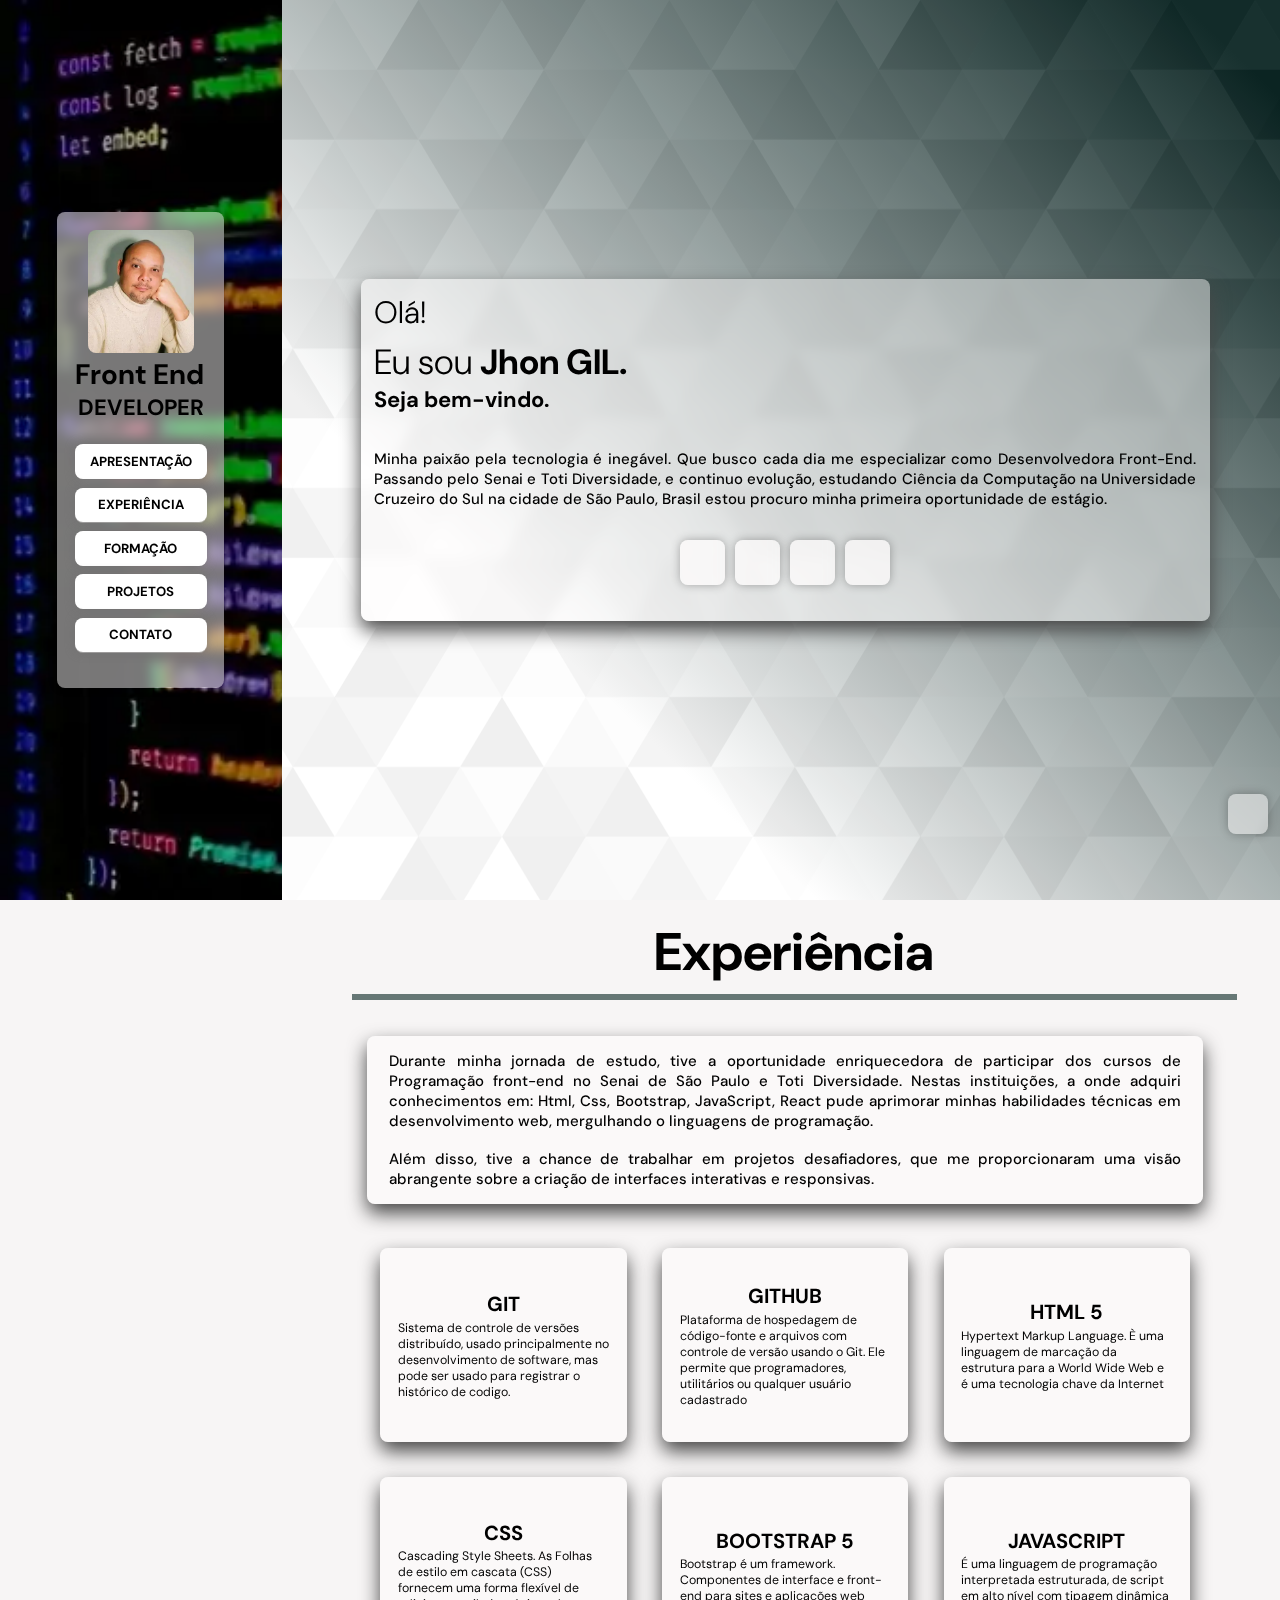
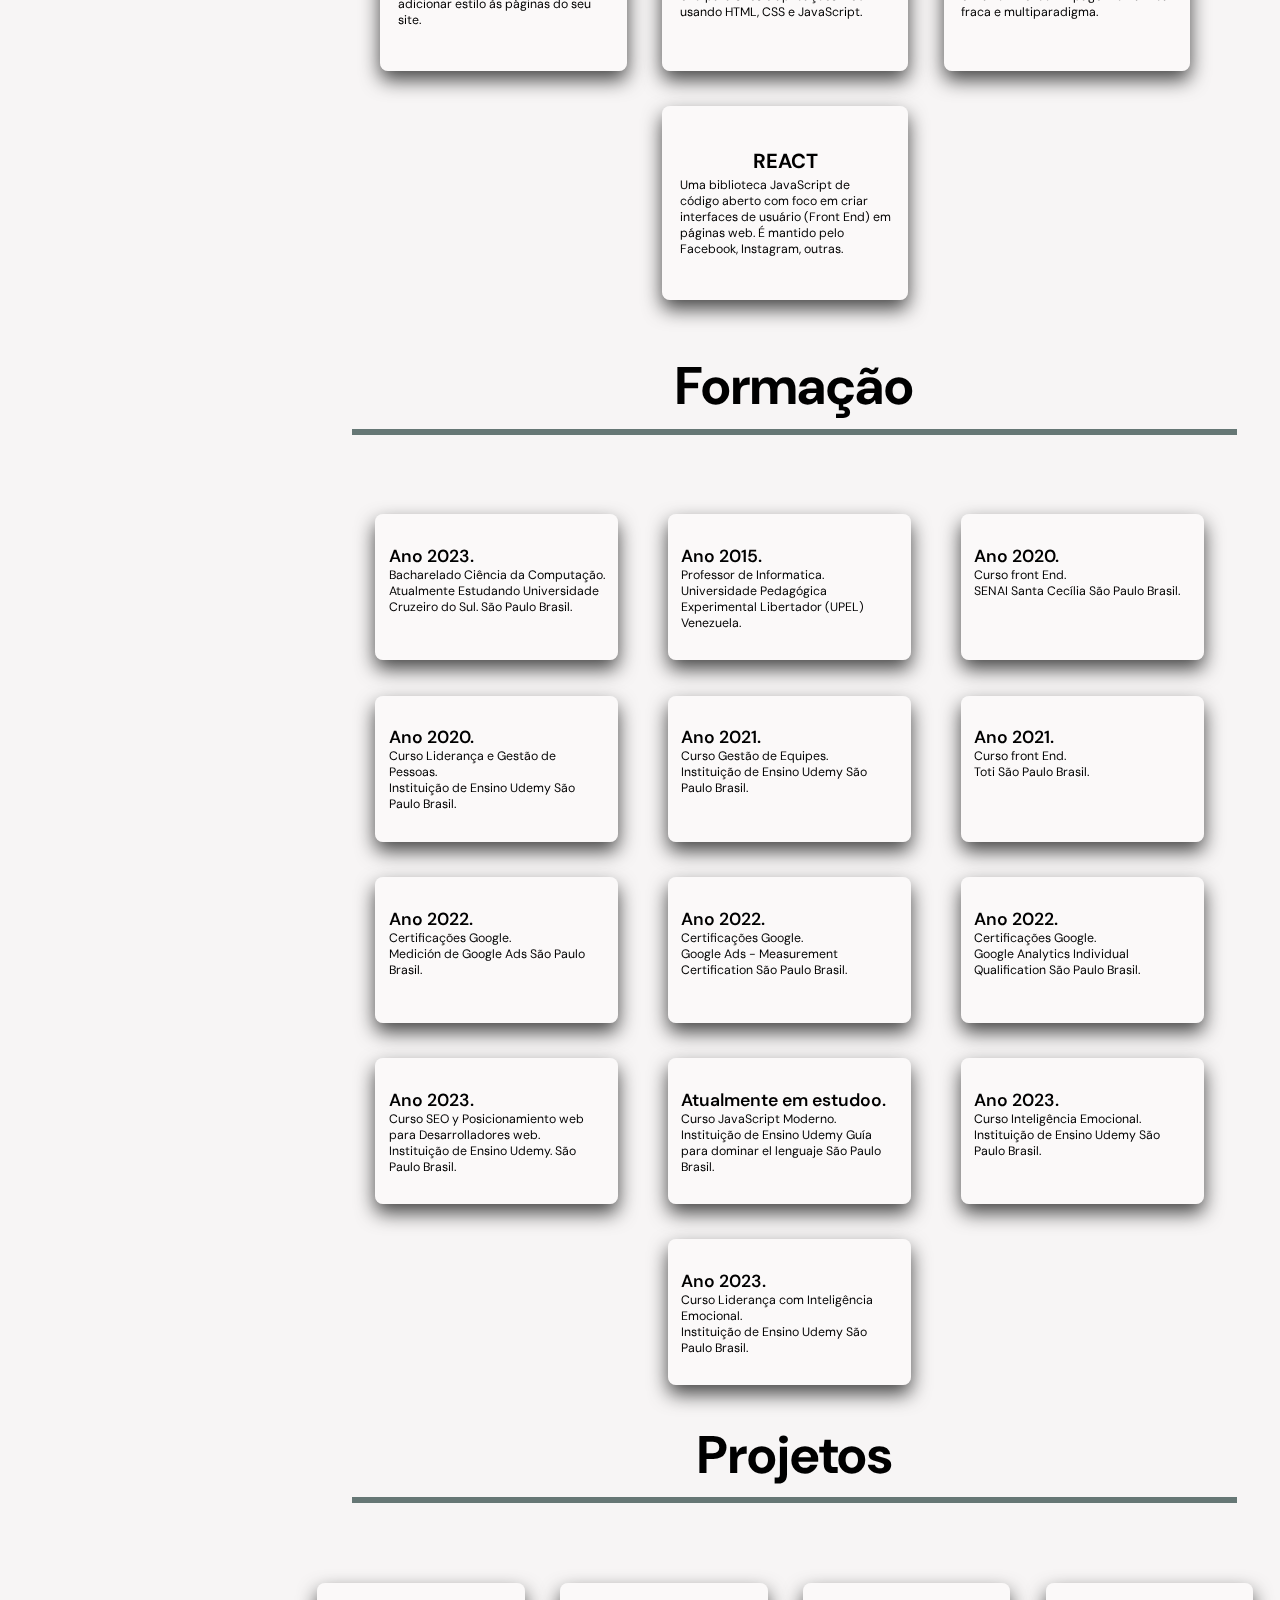
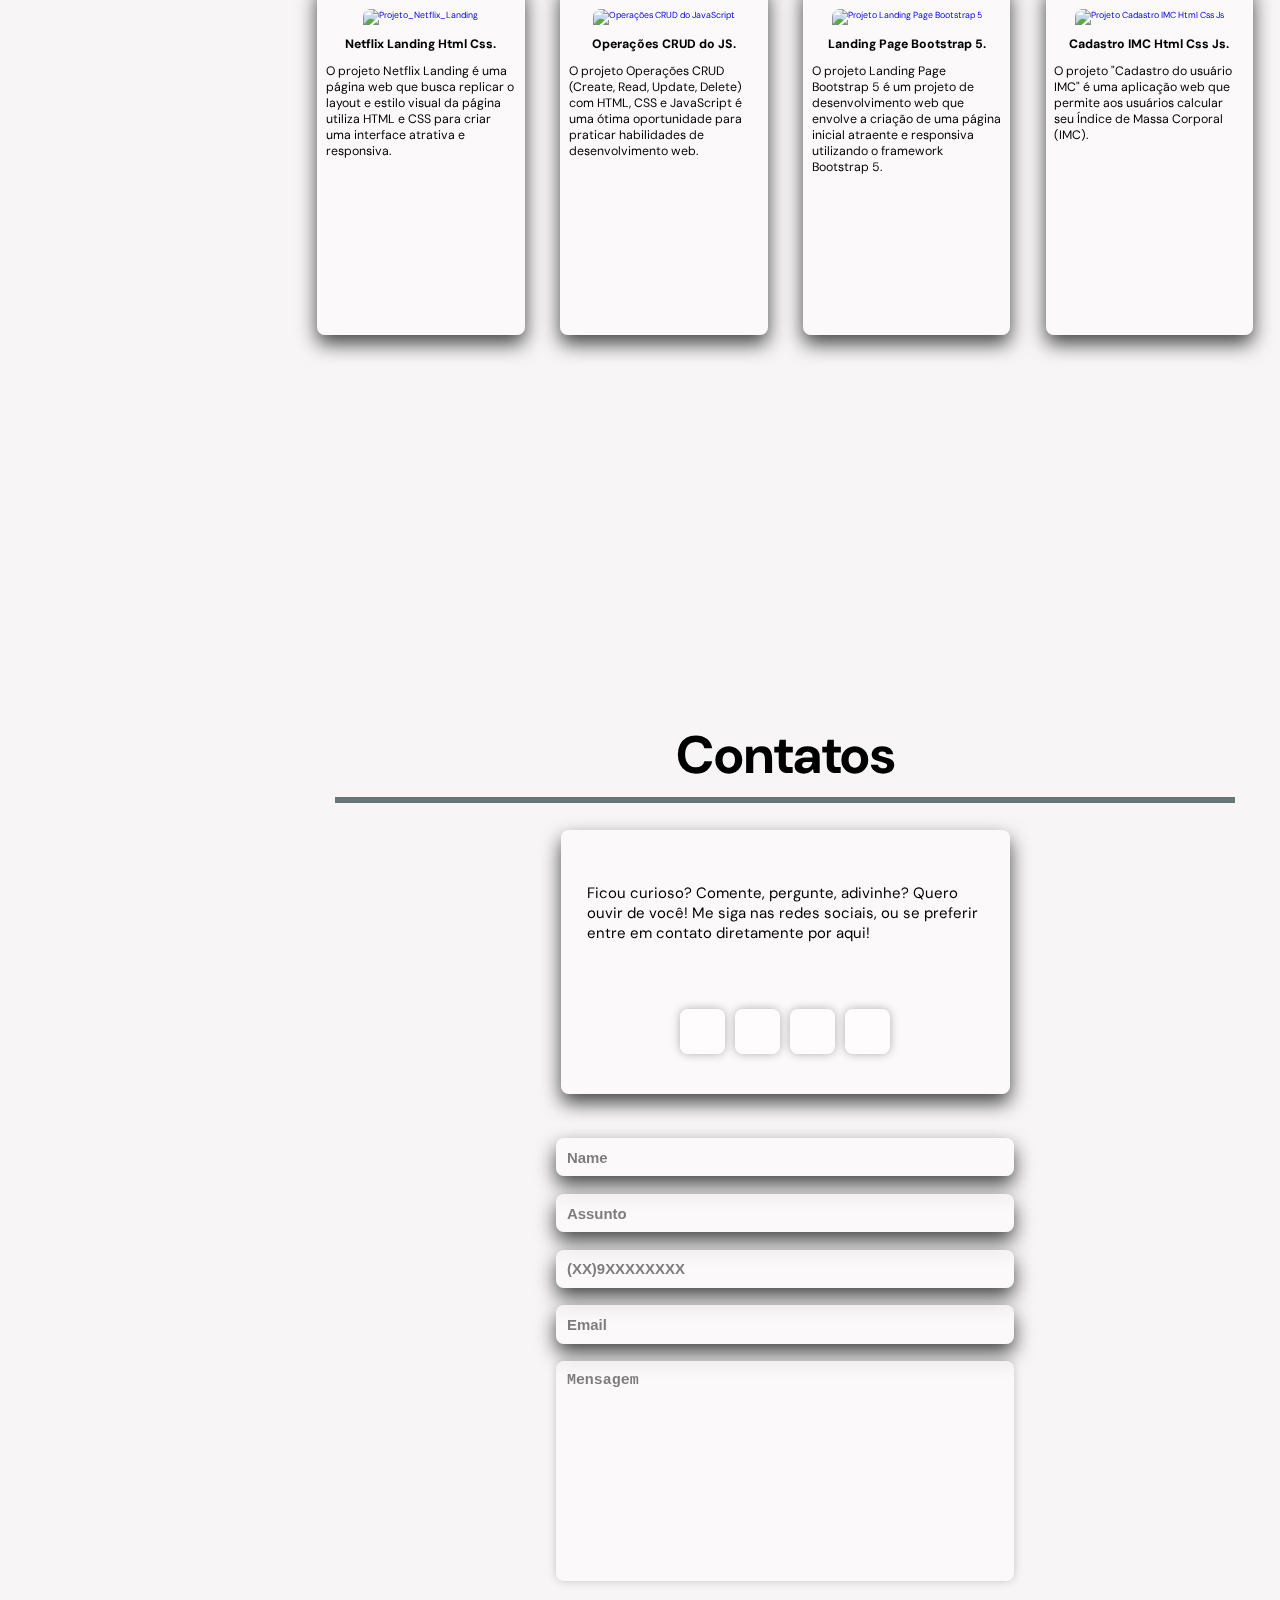
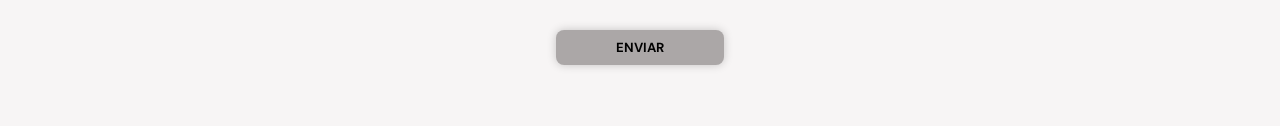
==== commit 24ca987e: "Uploading: Modified with the form of writing variable BEM in contact, box_portfolio, about_education" ====
--- a/index.html
+++ b/index.html
@@ -20,7 +20,7 @@
         crossorigin="anonymous" referrerpolicy="no-referrer"></script>
 
     <link rel="stylesheet" href="css/style.css">
-    <title>Portafolho Front End Jr Developer</title>
+    <title>Portafolho Front End Developer</title>
 </head>
 
 
@@ -28,18 +28,18 @@
     <header>
         <!-- scroll top button  -->
         <a href="#home " class="top ">
-
-            <i class="bi bi-arrow-up-square"></i>
+            <!-- <i class="bi fa-arrow-up"></i> -->
+            <i class="fa-solid fa-arrow-up-from-bracket"></i>
         </a>
 
 
-        <div class="section_home">
-
-            <div class="user-modelo1">
-                <img src="img/projeco_modelo.webp" alt="modelo1" loading="lazy">
-                <h3 class="name">Front End</h3>
-                <p class="post">DEVELOPER</p>
-            </div>
+        <div class="box_home">
+
+
+            <img src="img/projeco_modelo.webp" alt="modelo1" loading="lazy">
+            <h3 class="name">Front End</h3>
+            <p class="post">DEVELOPER</p>
+
 
             <nav class="navbar">
                 <ul>
@@ -57,16 +57,16 @@
 
     <!-- header section ends -->
 
-    <div id="menu" class="bi bi-list">
+    <div id="menu"  class="fa-solid fa-bars">
     </div>
-
+    <!-- <i class="fa-solid fa-xmark"></i>  bi bi-list-->
     <!-- home section starts  -->
 
     <section class="home" id="home">
         <div class="home_conte">
 
             <h3>Olá!</h3>
-            <h1>Eu sou Jhon Manuel.</h1>
+            <h1>Eu sou <span>Jhon GIL.</span></h1>
 
             <p class="span">
                 Seja bem-vindo.
@@ -74,20 +74,18 @@
 
             <div class="home_p">
                 <p>
-                    Acredito que a programação front-end está em constante evolução Pelo mesmo motivo, continuo
-                    estudando para aprender mais sobre
-                    essa fascinante área.
-                    <br>
-                    Minha paixão pela tecnologia é inegável. Estou em contato com a programação Front End desde 2020.
-                    Passando pelo Senai e recentemente pela.
-                    Toti, a onde adquiri conhecimentos em. Html, Css, Bootstrap, JavaScript, Api Rest, React.
+                    Minha paixão pela tecnologia é inegável. Que busco cada dia me especializar como Desenvolvedora
+                    Front-End.
+                    Passando pelo Senai e Toti Diversidade, e continuo evolução, estudando Ciência da Computação na
+                    Universidade Cruzeiro do Sul
+                    na cidade de São Paulo, Brasil estou procuro minha primeira oportunidade de estágio.
                 </p>
             </div>
 
             <div class="social-links">
                 <div id="download" class="social-btn flex-center">
                     <a href="pdf/Jhon Manuel Gil Barcenas_CV.pdf" download="Curriculum-Jhon" target="_black">
-                        <i class="fa-solid fa-download"></i>
+                        <i class="fa-solid fa-cloud-arrow-down"></i>
                     </a>
                     <span>Download</span>
                 </div>
@@ -123,36 +121,35 @@
 
     <section class="about" id="about">
 
-        <h2 class="titeli_he">Experiência</h2>
-
-        <div class="row">
-
-            <div class="info">
-
-                <p>
-                    Estou animado apaixonado, por aprender e crescer nesta nova carreira com muito sucesso.
-                    Minha Experiência de Trabalho foi Arquivada Com As Melhores Ferramentas Do Mercado De Trabalho De
-                    Programação Web.
-                    Desenvolvendo Projetos E Desafios pessoais em sala de aula, com as Tecnologias Que Fazem A Diferença
-                    no mercado de trabalho.
-                    Ajude-me a implementar os princípios básicos e conseguir desenvolver os projetos, para que eu possa
-                    me tornar um programador.
+        <h2 class="about_titeli">Experiência</h2>
+
+        <div class="abou_row">
+
+            <div class="about_info">
+
+                <p>
+                    Durante minha jornada de estudo, tive a oportunidade enriquecedora de participar dos cursos de
+                    Programação front-end
+                    no Senai de São Paulo e Toti Diversidade. Nestas instituições, a onde adquiri conhecimentos em:
+                    Html, Css, Bootstrap, JavaScript, React
+                    pude aprimorar minhas habilidades técnicas em desenvolvimento
+                    web, mergulhando o linguagens de programação.
+
 
                     <button class="butto_leer" id="btne_ver_mas">Leer mas...</button>
 
                 </p>
                 <br>
                 <p class="ocultar" id="span_text">
-                    Trabalhado como operador de telemarketing specialized technical support em
-                    São Paulo e estou animado para embarcar em uma nova desafio e fazer a transição para a área Front
-                    End Developer.
+                    Além disso, tive a chance de trabalhar em projetos desafiadores,
+                    que me proporcionaram uma visão abrangente sobre a criação de interfaces interativas e responsivas.
                     <button class="butto_leer" id="btne_ver_menos">Leer menos...</button>
                 </p>
 
             </div>
 
 
-            <div class="counter">
+            <div class="about_counter">
 
 
                 <div class="box">
@@ -210,9 +207,9 @@
 
     <!-- education section starts  -->
 
-    <section class="education" id="education">
-
-        <h2 class="titeli_he">Formação</h2>
+    <section class="about_education" id="education">
+
+        <h2 class="about_titeli">Formação</h2>
 
         <div class="box-container">
 
@@ -305,14 +302,14 @@
 
     <!-- portfolio section starts  -->
 
-    <section class="portfolio" id="portfolio">
-
-        <h2 class="titeli_he">Projetos</h2>
+    <section class="box_portfolio" id="portfolio">
+
+        <h2 class="about_titeli">Projetos</h2>
 
         <div class="box-container">
 
             <div class="box">
-                <a href="https://jhonmanuelg.github.io/Netflix-Landing-Page-Website/" target="_black">
+                <a href="https://jhonmanuelg.github.io/Netflix-Landing-Page-Website/" target="_black" >
                     <img src="./img/Netflix_Landing.webp" alt="Projeto_Netflix_Landing" loading="lazy">
                 </a>
                 <h3 class="h3">
@@ -323,8 +320,7 @@
                 </h3>
                 <p>
                     O projeto Netflix Landing é uma página web que busca replicar o layout e estilo visual da página
-                    inicial da plataforma de streaming Netflix. Esse projeto utiliza HTML e CSS para criar uma interface
-                    atrativa e responsiva, semelhante à página real da Netflix.
+                    utiliza HTML e CSS para criar uma interface atrativa e responsiva.
                 </p>
 
             </div>
@@ -343,9 +339,7 @@
                 </h3>
                 <p>
                     O projeto Operações CRUD (Create, Read, Update, Delete) com HTML, CSS e JavaScript é uma ótima
-                    oportunidade para praticar habilidades de desenvolvimento web. Ele envolve a manipulação de dados,
-                    interação do usuário e design de interface. Além disso, é uma base fundamental para a construção de
-                    aplicativos mais complexos que envolvem o gerenciamento de informações.
+                    oportunidade para praticar habilidades de desenvolvimento web.
                 </p>
             </div>
 
@@ -364,9 +358,7 @@
                 </h3>
                 <p>
                     O projeto Landing Page Bootstrap 5 é um projeto de desenvolvimento web que envolve a criação de uma
-                    página inicial atraente e responsiva utilizando o framework Bootstrap 5. O Bootstrap 5 é uma
-                    biblioteca de código aberto amplamente utilizada para o desenvolvimento de interfaces de usuário
-                    responsivas e modernas.
+                    página inicial atraente e responsiva utilizando o framework Bootstrap 5.
                 </p>
 
             </div>
@@ -386,41 +378,10 @@
 
                 <p>
                     O projeto "Cadastro do usuário IMC" é uma aplicação web que permite aos usuários calcular seu Índice
-                    de Massa Corporal (IMC) e armazenar as informações em um cadastro pessoal. O IMC é uma medida que
-                    avalia a relação entre o peso e a altura de uma pessoa, fornecendo uma indicação do seu estado de
-                    saúde em termos de peso corporal.
-                </p>
-
-            </div>
-
-            <div class="box">
-
-                <a href="https://dsvendas-jhon-gil.netlify.app" target="_black">
-                    <img src="./img/Projeto_React.webp" alt="Projeto no React" target="_black" loading="lazy">
-                </a>
-                <h3>
-                    Projeto no React.
-                    <a href="https://github.com/jhonmanuelg/projeto-sds3.git" target="_black">
-                        <i class="fa-brands fa-github"></i>
-                    </a>
-                </h3>
-                <p>
-                    O projeto no React de análise de desempenho das vendas é uma aplicação web desenvolvida para ajudar
-                    empresas a monitorar e analisar o desempenho das suas vendas. O objetivo é fornecer insights
-                    valiosos sobre as vendas realizadas, permitindo que a empresa tome decisões informadas para melhorar
-                    seus resultados.
-                </p>
-
-            </div>
-
-            <!-- <div class="box">
-                <h3>
-                    dale clik a imagem.
-                    <a href="" target="_black"><i class='bx bxl-github'></i></a>
-                </h3>
-                <a href="#" target="_black"><img src="./img/imagen-grupo.png" alt=""></a>
-                
-            </div> -->
+                    de Massa Corporal (IMC).
+                </p>
+
+            </div>
 
         </div>
 
@@ -431,13 +392,12 @@
     <!-- contact section starts  -->
 
     <section class="contact">
-        <h2 class="titeli_he">Contatos</h2>
+        <h2 class="about_titeli">Contatos</h2>
 
         <div class="contact_div">
             <div class="contact_p">
-                <p id="contact">
+                <p>
                     Ficou curioso? Comente, pergunte, adivinhe? Quero ouvir de você!
-                    <br>
                     Me siga nas redes sociais, ou se preferir entre em contato diretamente por aqui!
                 </p>
 
@@ -474,11 +434,9 @@
                     </div>
                 </div>
             </div>
-
-
-        </div>
-
-        </div>
+        </div>
+
+    
 
         <div class="row">
             <div>
--- a/css/style.css
+++ b/css/style.css
@@ -1,17 +1,13 @@
-@import url('https://fonts.googleapis.com/css2?family=Open+Sans:wght@300;400;500;600;700;800&display=swap');
-@import url("https://cdn.jsdelivr.net/npm/bootstrap-icons@1.10.5/font/bootstrap-icons.css");
+@import url('https://fonts.googleapis.com/css2?family=DM+Sans:ital,wght@0,400;0,500;0,700;1,400;1,500;1,700&display=swap');
 
 :root {
-    --yellow: #ffffff;
-    --white: #6f6f6f;
-    --whiteBtm: #000000;
-    --fondo: #ffffff48;
-    --fondoBTN: #000000;
+    --scrollbar: #667775;
+    --whiteBtm: #282828;
+    --fondo: #f7f5f5;
+    --fondoBTN: #aba7a7;
     --fondoCard: #000000;
-    --box-shadow-mirror: 0 0 10px rgba(0, 0, 0, 0.622);
-    --backgr-mirror: rgba(255, 255, 255, 0.431);
-    --fonttitle: 'Open Sans', sans-serif;
-    --backdrop-filtro: blur(9px);
+    --backgr-mirror: rgba(255, 253, 253, 0.472);
+    --fonttitle: 'DM Sans', sans-serif;
 }
 
 
@@ -27,7 +23,7 @@
 
 *::selection {
     background: var(--fondoCard);
-    color: var(--yellow);
+    color: var(--white);
 }
 
 html {
@@ -36,15 +32,15 @@
 }
 
 html::-webkit-scrollbar {
-    width: 1.3rem;
+    width: 1.4rem;
 }
 
 html::-webkit-scrollbar-track {
-    background: var(--fondo);
+    background: var(--scrollbar);
 }
 
 html::-webkit-scrollbar-thumb {
-    background: var(--fondoCard);
+    background: #223937;
 }
 
 body {
@@ -52,7 +48,8 @@
     padding-left: 29rem;
     font-family: var(--fonttitle);
     background-color: var(--fondo);
-    background-image: url("data:image/svg+xml,%3Csvg xmlns='http://www.w3.org/2000/svg' viewBox='0 0 1600 900'%3E%3Cdefs%3E%3ClinearGradient id='a' x1='0' x2='0' y1='1' y2='0' gradientTransform='rotate(24,0.5,0.5)'%3E%3Cstop offset='0' stop-color='%230FF'/%3E%3Cstop offset='1' stop-color='%23CF6'/%3E%3C/linearGradient%3E%3ClinearGradient id='b' x1='0' x2='0' y1='0' y2='1' gradientTransform='rotate(133,0.5,0.5)'%3E%3Cstop offset='0' stop-color='%23F00'/%3E%3Cstop offset='1' stop-color='%23FC0'/%3E%3C/linearGradient%3E%3C/defs%3E%3Cg fill='%23FFF' fill-opacity='0' stroke-miterlimit='10'%3E%3Cg stroke='url(%23a)' stroke-width='7.26'%3E%3Cpath transform='translate(-88.9 13.599999999999998) rotate(6.7 1409 581) scale(1.008344)' d='M1409 581 1450.35 511 1490 581z'/%3E%3Ccircle stroke-width='2.4200000000000004' transform='translate(-76 58) rotate(11.4 800 450) scale(1.016862)' cx='500' cy='100' r='40'/%3E%3Cpath transform='translate(33 -120) rotate(108 401 736) scale(1.016862)' d='M400.86 735.5h-83.73c0-23.12 18.74-41.87 41.87-41.87S400.86 712.38 400.86 735.5z'/%3E%3C/g%3E%3Cg stroke='url(%23b)' stroke-width='2.2'%3E%3Cpath transform='translate(348 -11.2) rotate(2.8 150 345) scale(0.965448)' d='M149.8 345.2 118.4 389.8 149.8 434.4 181.2 389.8z'/%3E%3Crect stroke-width='4.840000000000001' transform='translate(-166 -151) rotate(122.39999999999999 1089 759)' x='1039' y='709' width='100' height='100'/%3E%3Cpath transform='translate(-280.8 87.2) rotate(20.400000000000002 1400 132) scale(0.94)' d='M1426.8 132.4 1405.7 168.8 1363.7 168.8 1342.7 132.4 1363.7 96 1405.7 96z'/%3E%3C/g%3E%3C/g%3E%3C/svg%3E");
+    /* background-image: url("../img/scattered-forcefields.webp"); */
+    background-image: url("../img/subtle-prism.svg");
     background-attachment: fixed;
     background-size: contain;
 }
@@ -69,21 +66,19 @@
     font-style: oblique;
     text-decoration: underline;
     cursor: pointer;
-    color: darkcyan;
+    color: var(--white);
     font-weight: bold;
     background-color: transparent;
     display: none;
 }
 
 .butto_leer:hover {
-    color: var(--yellow);
+    color: var(--white);
 }
 
 /* ============== Iconos rddes socilaes arriba y bajo */
 .social-links {
     margin: 2rem;
-
-
 }
 
 .social-links,
@@ -102,16 +97,10 @@
     margin: 5px;
     transition: 0.3s;
     justify-content: center;
-    background: #ffffff00;
-    box-shadow: var(--box-shadow-mirror);
-    backdrop-filter: blur(5px);
-}
-
-.social-btn svg {
-    margin: 0rem 0rem 0rem 0.5rem;
-    cursor: pointer;
-    height: 29px;
-    width: 31px;
+    background: var(--backgr-mirror);
+    box-shadow: 0 0 10px rgba(0, 0, 0, 0.30);
+    backdrop-filter: blur(8px);
+    border-radius: 8px;
 }
 
 .social-btn span {
@@ -132,53 +121,57 @@
     width: 80px;
 }
 
-#download a i {
+#download span {
+    font-size: 1.5rem;
+    font-weight: 900;
+    color: #D00C00;
+}
+
+#download a {
     margin-left: 0.5rem;
-    font-size: 3rem;
     color: #D00C00;
-}
-
-#download span {
-    color: #D00C00;
+    font-size: 3.5rem;
+    font-weight: 500;
+}
+
+#linkedin span {
     font-size: 1.5rem;
+    font-weight: 900;
+    color: #378bd4;
+}
+
+#linkedin a {
+    margin-left: 0.5rem;
+    color: #378bd4;
+    font-size: 3.5rem;
     font-weight: 500;
 }
 
-#linkedin a i {
+#github span {
+    font-size: 1.5rem;
+    font-weight: 900;
+    color: var(--whiteBtm);
+}
+
+#github a {
     margin-left: 0.5rem;
-    font-size: 3rem;
-    color: #378bd4;
-}
-
-#linkedin span {
-    color: #378bd4;
+    color: var(--whiteBtm);
+    font-size: 3.5rem;
+    font-weight: 500;
+}
+
+#whatsApp span {
     font-size: 1.5rem;
+    font-weight: 900;
+    color: #2cb946;
+}
+
+#whatsApp a {
+    margin-left: 0.5rem;
+    color: #39B027 !important;
+    font-size: 3.5rem;
     font-weight: 500;
-}
-
-#github a i {
-    margin-left: 0.5rem;
-    text-decoration: none;
-    font-size: 3rem;
-    color: var(--whiteBtm);
-}
-
-#github span {
-    color: var(--whiteBtm);
-    font-size: 1.5rem;
-    font-weight: 500;
-}
-
-#whatsApp a i {
-    margin-left: 0.5rem;
-    font-size: 3rem;
-    color: #2cb946;
-}
-
-#whatsApp span {
-    color: #39B027;
-    font-size: 1.5rem;
-    font-weight: 500;
+    cursor: pointer;
 }
 
 
@@ -197,10 +190,11 @@
     font-size: 1.5rem;
     transition: 0.3s;
     z-index: 1;
+    font-family: inherit;
     color: var(--fondoCard);
-    background: rgba(244, 243, 243, 0.884);
-    box-shadow: var(--box-shadow-mirror);
-    backdrop-filter: blur(5px);
+    background: var(--fondoBTN);
+    box-shadow: 0 0 10px rgba(0, 0, 0, 0.2);
+    backdrop-filter: blur(6px);
     border-radius: 8px;
 }
 
@@ -225,25 +219,25 @@
 }
 
 .btn:hover {
-    color: var(--yellow);
+    color: var(--white);
     font-weight: 900;
 }
 
 
 /*============= fin Button ==================*/
 
-.titeli_he {
+.about_titeli {
     width: 91%;
     text-align: center;
     margin: 0 6rem;
-    font-size: 3rem;
+    font-size: 6rem;
     padding: 1rem;
-    border-bottom: 0.2rem solid var(--fondoCard);
-    color: var(--whiteBtm);
+    border-bottom: 0.7rem solid var(--scrollbar);
+    color: var(--white);
 }
 
 .heading span {
-    color: var(--yellow);
+    color: var(--white);
 }
 
 header {
@@ -254,7 +248,7 @@
     height: 100%;
     width: 32rem;
     background-color: var(--fondoCard);
-    background-image: url("../img/codigo\ we.png");
+    background-image: url("../img/projeco_codig.webp");
     background-repeat: no-repeat;
     background-size: cover;
     display: flex;
@@ -263,31 +257,25 @@
     flex-flow: column;
 }
 
-.section_home {
-    width: 24rem;
+.box_home {
+    width: 19rem;
     height: 54rem;
-    background: rgba(244, 243, 243, 0.277);
-    box-shadow: var(--box-shadow-mirror);
-    backdrop-filter: var(--backdrop-filtro);
-    border-radius: 8px;
-    display: flex;
-    flex-flow: column;
-    justify-content: center;
-    align-items: center;
-}
-
-.user-modelo1 {
-    display: flex;
-    flex-flow: column;
-    justify-content: center;
-    align-items: center;
-}
-
-header .user-modelo1 img {
-    border: 2px solid var(--yellow);
+
+    background: var(--backgr-mirror);
+    box-shadow: 0 0 10px rgba(0, 0, 0, 0.2);
+    backdrop-filter: blur(6px);
+    border-radius: 8px;
+}
+
+
+header img {
+    border: 2px solid var(--white);
     background: var(--fondoBTN);
     height: 14rem;
     width: 12rem;
+    position: relative;
+    top: 2rem;
+    left: 3.5rem;
     object-fit: cover;
     background-repeat: no-repeat;
     background-size: cover;
@@ -296,41 +284,43 @@
 
 
 
-header .user-modelo1 .name {
-
+header .name {
+    margin: 2rem 0rem 0rem 2rem;
     font-size: 3.2rem;
-    color: var(--yellow);
-}
-
-header .user-modelo1 .post {
+    color: var(--white);
+    font-weight: 700;
+}
+
+header .post {
     font-size: 2.5rem;
-    color: var(--yellow);
+    color: var(--white);
+    font-weight: bold;
     text-align: center;
 }
 
-
+header .navbar {
+    margin-top: 1rem;
+    width: 6ren;
+}
 
 header .navbar ul {
     list-style: none;
     padding: 1rem 3rem;
-
-}
-
-
-header .navbar ul li {
-    margin: 0rem 0rem 1rem;
+    display: flex;
+    flex-direction: column;
+    align-items: center;
 }
 
 header .navbar ul li a {
-    width: 20rem;
+    width: 15rem;
     display: block;
     padding: 1rem;
     margin: 0.5rem 0;
-    color: var(--fondoBTN);
+    color: var(--fondoCard);
+    font-weight: bold;
     font-size: 1.5rem;
-    background: rgb(242, 242, 242);
-    box-shadow: var(--box-shadow-mirror);
-    backdrop-filter: var(--backdrop-filtro);
+    background: rgb(255, 255, 281);
+    box-shadow: 0 0 10px rgba(114, 114, 114, 0.819);
     border-radius: 8px;
 }
 
@@ -348,8 +338,8 @@
     z-index: 1000;
     display: none;
     background: var(--backgr-mirror);
-    box-shadow: var(--box-shadow-mirror);
-    backdrop-filter: blur(5px);
+    box-shadow: 0 0 10px rgba(0, 0, 0, 0.2);
+    backdrop-filter: blur(6px);
     border-radius: 8px;
 }
 
@@ -357,7 +347,6 @@
 /* ============= CSS Seja Bem-vindo. ================== */
 
 .home {
-    margin-bottom: 6rem;
     display: flex;
     justify-content: center;
     flex-flow: column;
@@ -369,42 +358,46 @@
     width: 100%;
     padding: 1.5rem;
     height: inherit;
-    box-shadow: var(--box-shadow-mirror);
-    backdrop-filter: var(--backdrop-filtro);
+    background: var(--backgr-mirror);
+    box-shadow: 0 9px 19px rgb(70, 70, 70);
+    backdrop-filter: blur(6px);
     border-radius: 8px;
 }
 
 .home h3 {
     font-size: 3.5rem;
-    color: var(--whiteBtm);
+    color: var(--white);
+    font-weight: 300;
     margin-bottom: 6px;
 }
 
 .home h1 {
     font-size: 5rem;
-    color: var(--whiteBtm);
+    color: var(--white);
+    font-weight: 300;
 }
 
 .home h1 span {
-    color: var(--whiteBtm);
+    color: var(--white);
+    font-weight: 700;
+
 }
 
 .home_p {
     margin-top: 3rem;
-
 }
 
 .home_p p {
     text-align: justify;
     font-size: 1.6rem;
-    color: var(--whiteBtm);
+    color: var(--white);
     padding: 1rem 0;
-    font-weight: 400;
+    font-weight: 500;
 }
 
 
 .home .span {
-    color: var(--whiteBtm);
+    color: var(--white);
     font-size: 3rem;
     font-weight: bold;
     margin: 0rem 0rem 0rem 0rem;
@@ -416,7 +409,7 @@
 }
 
 /* =================CSS minhas Experiência =========== */
-.about .row {
+.about .abou_row {
     display: flex;
     align-items: center;
     justify-content: center;
@@ -426,26 +419,26 @@
 
 }
 
-.info {
+.about_info {
     width: 86%;
     margin-top: 3rem;
     padding: 1.5rem;
     height: inherit;
     background: var(--backgr-mirror);
-    box-shadow: var(--box-shadow-mirror);
-    backdrop-filter: blur(5px);
-    border-radius: 8px;
-}
-
-.info p {
+    box-shadow: 0 9px 19px rgb(70, 70, 70);
+    backdrop-filter: blur(6px);
+    border-radius: 8px;
+}
+
+.about_info p {
     text-align: justify;
     font-size: 1.6rem;
-    color: var(--whiteBtm);
+    color: var(--white);
     padding: 0.3rem 1rem;
-    font-weight: 400;
-}
-
-.about .row .counter {
+    font-weight: 500;
+}
+
+.about .abou_row .about_counter {
     border-radius: 0.2rem;
     margin-top: 3rem;
     flex: 1 1 48rem;
@@ -455,8 +448,8 @@
     transition: all 0.3s;
 }
 
-.about .row .counter .box {
-    width: 27rem;
+.about .abou_row .about_counter .box {
+    width: 30rem;
     text-align: start;
     padding: 2rem;
     margin: 2rem;
@@ -466,33 +459,34 @@
     align-items: center;
     height: inherit;
     background: var(--backgr-mirror);
-    box-shadow: var(--box-shadow-mirror);
-    backdrop-filter: blur(5px);
-    border-radius: 8px;
-}
-
-.about .row .counter .box span {
+    box-shadow: 0 9px 19px rgb(70, 70, 70);
+    backdrop-filter: blur(6px);
+    border-radius: 8px;
+    transition: 0.5s;
+}
+
+.about .abou_row .about_counter .box span {
     text-align: center;
     font-weight: bold;
     font-size: 2.3rem;
     margin-bottom: 0.3rem;
-    color: var(--whiteBtm);
-}
-
-
-
-.about .row .counter .box p {
-    text-align: justify;
-    font-size: 1.5rem;
-    font-weight: 500;
-    color: var(--whiteBtm);
+    color: var(--white);
+}
+
+
+
+.about .abou_row .about_counter .box p {
+    text-align: inherit;
+    font-size: 1.4rem;
+    font-weight: 400;
+    color: var(--white);
     position: relative;
 
 }
 
 /* ==================== CSS Meu Formação ================*/
 
-.education .box-container {
+.about_education .box-container {
     margin-top: 4rem;
     display: flex;
     align-items: center;
@@ -503,50 +497,55 @@
     padding-left: 3rem;
 }
 
-.education .box-container .box {
+.about_education .box-container .box {
     width: 30rem;
-    height: 17rem;
+    height: 15rem;
     margin: 3rem 0rem 0rem 0rem;
     padding: 0.5rem;
-    position: relative;
     display: flex;
     flex-direction: column;
     transition: 0.5s;
     background: var(--backgr-mirror);
-    box-shadow: var(--box-shadow-mirror);
-    backdrop-filter: blur(5px);
-    border-radius: 8px;
-}
-
-.education .box-container .box i {
-    position: absolute;
-    top: 0.5rem;
-    left: 0.4rem;
-    height: 4rem;
-    font-size: 2.5rem;
-    color: #000000;
-
-}
-
-.education .box-container .box .span {
-    color: var(--whiteBtm);
+    box-shadow: 0 9px 19px rgb(70, 70, 70);
+    backdrop-filter: blur(3px);
+    border-radius: 8px;
+}
+
+
+.span {
+    color: var(--white);
     font-weight: 600;
     font-size: 2rem;
-    margin: 2.5rem 0rem 0rem 2rem;
-}
-
-.education .box-container .box p {
+    margin: 3rem 0rem 0rem 1rem;
+}
+
+.about_education .box-container .box h3 {
+    margin-top: 1rem;
+    font-size: 1.5rem;
+    color: var(--white);
+    font-weight: 600;
+    margin: 0rem 0rem 0rem 1rem;
+}
+
+.about_education .box-container .box p {
     font-size: 1.4rem;
+    color: var(--white);
+    padding: 0rem;
+    margin: 0rem 1rem 1rem 1rem;
+    font-weight: 400;
+}
+
+.about_education .box-container .box i {
+    position: absolute;
+    top: 0.9rem;
+    left: 0.9rem;
+    font-size: 2.2rem;
     color: var(--whiteBtm);
-    padding: 1rem 0rem;
-    margin: 0rem 1rem 1rem 2rem;
-    font-weight: 600;
 }
 
 
 /* =================== Css Meu Projeto ========= */
-
-.portfolio .box-container {
+.box_portfolio .box-container {
     margin: 5rem 0rem 0rem 0rem;
     display: flex;
     align-items: center;
@@ -557,58 +556,60 @@
 }
 
 
-.portfolio .box-container .box {
-    max-width: 28.6rem;
-    height: 50rem;
+.box_portfolio .box-container .box {
+    max-width: 23.6rem;
+    height: 40rem;
     padding: 3rem 0rem 0rem 0rem;
     margin: 3rem 2rem 0rem;
     overflow: visible;
     transition: all 0.9s;
-    background: var(--backgr-mirror);
-    box-shadow: var(--box-shadow-mirror);
-    backdrop-filter: blur(5px);
-    border-radius: 8px;
     display: flex;
     flex-direction: column;
     align-items: center;
     justify-items: center;
-}
-
-.portfolio .box-container .box h3 {
-    font-size: 1.7rem;
+    background: var(--backgr-mirror);
+    box-shadow: 0 9px 19px rgb(70, 70, 70);
+    backdrop-filter: blur(6px);
+    border-radius: 8px;
+}
+
+.box_portfolio .box-container .box h3 {
+    font-size: 1.4rem;
     margin-top: 0.5rem;
-    color: var(--whiteBtm);
+    color: var(--white);
     font-weight: 800;
 }
 
-.portfolio .box-container .box p {
+.box_portfolio .box-container .box p {
     font-size: 1.4rem;
     padding: 1rem;
-    text-align: justify;
-    font-weight: 500;
-}
-
-.portfolio .box-container .box h3 i {
+    text-align: inherit;
+    color: var(--white);
+    font-weight: 400;
+}
+
+.box_portfolio .box-container .box i {
     color: var(--whiteBtm);
     position: relative;
     top: 0.1rem;
-    left: 1rem;
+    left: 0.3rem;
     border-radius: 50%;
-    font-size: 2.7rem;
-}
-
-.portfolio .box-container .box img {
+    font-size: 2.2rem;
+}
+
+.box_portfolio .box-container .box img {
     height: 20.8rem;
-    width: 28.6rem;
+    width: 23.6rem;
     object-fit: fill;
     border-radius: 8px 8px 0 0;
     margin: -3.2rem 0rem 0rem 0rem;
 }
 
-.portfolio .box-container .box:hover img {
+.box_portfolio .box-container .box:hover img {
     opacity: 10;
     transform: scale(1.02);
 }
+
 
 
 
@@ -623,22 +624,25 @@
     transition: all 300ms;
 }
 
+.contact_div {
+    margin-top: 3rem;
+    background: var(--backgr-mirror);
+    box-shadow: 0 9px 19px rgb(70, 70, 70);
+    backdrop-filter: blur(6px);
+    border-radius: 8px;
+}
 
 .contact_div .contact_p {
+    max-width: 51rem;
     text-align: center;
-    margin-top: 6rem;
-    padding: 1rem;
-    background: var(--backgr-mirror);
-    box-shadow: var(--box-shadow-mirror);
-    backdrop-filter: blur(5px);
-    border-radius: 8px;
+    margin-top: 3rem;
 }
 
 .contact_p p {
     font-size: 1.7rem;
-    text-align: justify;
-    color: var(--whiteBtm);
-    font-weight: 500;
+    text-align: initial;
+    color: var(--white);
+    font-weight: 400;
     padding: 3rem;
     height: inherit;
 
@@ -665,40 +669,36 @@
     font-weight: 700;
     transition: all 0.9s;
     height: inherit;
+    color: var(--white);
     background: var(--backgr-mirror);
-    box-shadow: var(--box-shadow-mirror);
-    backdrop-filter: blur(5px);
-    border-radius: 8px;
-}
-
-.cont_form .box:hover {
-    border-left-color: rgb(74, 74, 74);
+    box-shadow: 0 9px 19px rgb(70, 70, 70);
+    backdrop-filter: blur(6px);
+    border-radius: 8px;
 }
 
 .cont_form .box:focus {
-    border-left: 4px solid var(--whiteBtm);
+    border-left: 4px solid var(--white);
 }
 
 
 .cont_form .box::placeholder {
     text-transform: capitalize;
-    color: #0d0d0d68;
+    color: #00000081;
 }
 
 .cont_form .message {
-    color: var(--whiteBtm);
     text-transform: none;
     font-size: 1.7rem;
     height: 25rem;
     resize: none;
     background: var(--backgr-mirror);
-    box-shadow: var(--box-shadow-mirror);
-    backdrop-filter: blur(5px);
-    border-radius: 8px;
-}
-
-
-.cont_formt .info {
+    box-shadow: 0 0 10px rgba(0, 0, 0, 0.2);
+    backdrop-filter: blur(6px);
+    border-radius: 8px;
+}
+
+
+.cont_formt .about_info {
     width: 41rem;
     height: 0rem;
     margin-bottom: 10rem;
@@ -727,8 +727,8 @@
 .mensaje_modal {
     width: 296px;
     padding: 30px 20px 15px;
-    box-shadow: 0 0 10px rgba(0, 0, 0, 122.275);
-    backdrop-filter: blur(5px);
+    box-shadow: 0 0 10px rgba(29, 29, 29, 0.57);
+    backdrop-filter: blur(6px);
     border-radius: 8px;
 }
 
@@ -740,7 +740,7 @@
 }
 
 .mensaje_modal h3 {
-    color: #a50000;
+    color: #ff0000;
     text-align: center;
     font-family: 'Ubuntu';
     font-size: 30px;
@@ -779,7 +779,7 @@
 .mensaje_modal p {
     font-size: 16px;
     font-weight: bold;
-    color: var(--yellow);
+    color: var(--white);
 }
 
 
@@ -790,32 +790,33 @@
     margin-top: 18px;
     width: 60%;
     text-align: center;
-    color: var(--fondoBTN) !important;
+    color: var(--fondoCard);
     font-weight: bold;
+    border: none;
     cursor: pointer;
+    border-radius: 2px;
     border: none;
     float: right;
-    box-shadow: 0 0 10px rgba(0, 0, 0, 0.462);
-    backdrop-filter: blur(5px);
-    border-radius: 8px;
-}
-
-
+    background: var(--fondoBTN);
+    box-shadow: 0 0 10px rgba(0, 0, 0, 0.30);
+    backdrop-filter: blur(8px);
+    border-radius: 8px;
+}
 
 #btnClose:hover {
-    background-color: var(--whiteBtm);
-    color: var(--yellow) !important;
+    background: var(--fondoCard);
+    color: var(--white);
 }
 
 
 /* FIN ============ Error menssagem */
 
 
-/* ==========arrow pointing up style =========*/
+/* ==========arabou_row pointing up style =========*/
 
 .none {
     display: inline;
-    color: var(--yellow);
+    color: var(--white);
     font-size: 2rem;
     display: flex;
     justify-content: center;
@@ -831,8 +832,8 @@
     right: 12px;
     z-index: 100;
     text-decoration: none;
-    background: rgba(255, 255, 255, 0.694);
-    box-shadow: var(--box-shadow-mirror);
+    background: var(--backgr-mirror);
+    box-shadow: 0 0 10px rgba(0, 0, 0, 0.275);
     backdrop-filter: blur(3px);
     border-radius: 8px;
 }
@@ -840,54 +841,98 @@
 .top i {
     font-size: 3rem;
     font-weight: 900;
-    text-align: center;
     text-decoration: none;
     color: var(--whiteBtm);
     position: fixed;
-    top: 0.2rem;
-    left: 0.7rem;
+    top: 0.7rem;
+    left: 0.9rem;
+}
+
+.top i:hover {
+    color: #EFF0F0;
 }
 
 /* media queries  */
 
-@media (max-width:1400px) {
+@media (max-width:1281px) {
+    body {
+        padding-left: 33rem;
+    }
 
     html {
         font-size: 55%;
     }
 
-    header.toggle {
-        width: 40rem;
-    }
-
-    .section_home {
-        height: 60rem;
-        width: 24rem;
-    }
-
-
-    header .user-modelo1 img {
-        margin-top: 1.1rem;
-        height: 19rem;
-        width: 16rem;
-    }
-
-    .contact_div .contact_p {
-        margin-top: 6rem;
-    }
-
-
-}
-
-
-@media (max-width:991px) {
+    header .navbar {
+        margin-bottom: 0rem;
+    }
+
+    header .navbar ul li a {
+        margin: 0.5rem 0;
+    }
+
+    .home {
+        top: 4rem;
+    }
+
+    .home h1 {
+        font-size: 4rem;
+    }
+
+    .home h3 {
+        font-size: 3.5rem;
+    }
+
+    .home p {
+        font-size: 1.7rem;
+    }
+
+    .home .span {
+        font-size: 2.5rem;
+    }
+
+    .abou_row .about_info p {
+        font-size: 1.7rem;
+    }
+
+    .about .abou_row .about_counter .box {
+        width: 28rem;
+        height: 22rem;
+    }
+
+    .about_education .box-container .box {
+        width: 27.6rem;
+        height: 16.6rem;
+        margin: 4rem 0rem 0rem 0rem;
+    }
+
+    .box_portfolio .box-container .box {
+        width: 28.3rem;
+    }
+
+
+
+}
+
+
+
+@media (max-width: 1025px) {
 
     header {
         left: -120%;
-    }
-
-    section {
-        min-height: 79vh;
+        height: 100%;
+    }
+
+    header .user-modelo1 {
+        position: absolute;
+        top: 1rem;
+    }
+
+
+    header .navbar {
+        position: fixed;
+        top: 25rem;
+        left: -1rem;
     }
 
     #menu {
@@ -895,118 +940,80 @@
     }
 
     header.toggle {
+        width: 28rem;
         left: 0%;
-    }
-
-    .section_home {
-        width: 28rem;
-    }
-
-    header .navbar ul li a {
-        width: 24rem;
     }
 
     body {
         padding: 0;
     }
 
-    .education .box-container .box {
-        width: 25rem;
-    }
-
-}
-
-@media (max-width:768px) {
-
-    html {
-        font-size: 50%;
-    }
-
-    .contact_div {
-        width: 52rem;
-    }
-
-    header .user-modelo1 img {
-        margin-top: 2.1rem;
-    }
-
     .home {
-        margin-bottom: 24rem;
-    }
-
-    .home_conte {
-        margin-top: 30rem;
-    }
-
-    .titeli_he {
-        margin: 0 4rem;
-    }
-}
-
-@media (max-width:576px) {
-    section {
-        min-height: 101vh;
+        top: 4rem;
+    }
+
+
+}
+
+@media (max-width: 914px) {
+    .home {
+        top: -3rem;
+    }
+
+    .about_education .box-container .box {
+        width: 35rem;
+        height: 15rem;
+        margin: 4rem 0rem 0rem 0rem;
+    }
+}
+
+
+
+@media (max-width: 560px) {
+
+
+    header .navbar {
+        top: 20rem;
+    }
+
+    header .user-modelo1 .post {
+        margin-left: 2.5rem;
+    }
+
+    header .navbar ul {
+        margin-top: 5rem;
     }
 
     header.toggle {
-        width: 35rem;
-    }
-
-    .section_home {
         width: 28rem;
     }
 
-    header .navbar ul li a {
-        width: 24rem;
-    }
-
-    .top {
-        border: 3px solid var(--fondoBTN);
-        display: none;
-    }
-
-    .top i {
-        top: 0.1rem;
-        left: 0.5rem;
-    }
-
-    #menu {
-        border: 3px solid var(--fondoBTN);
-    }
-
-    .home_conte {
-        width: 110%;
-        margin: 0rem -2rem -14rem
-    }
-
-    .home .span {
-        font-size: 3.5rem;
-    }
-
-    .home_p p {
-        font-size: 2.3rem;
-    }
-
-    .titeli_he {
-        width: 85%;
-        margin: 0px 5rem;
-        font-size: 4rem;
-    }
-
+    .heading {
+        margin: 0 2rem;
+
+    }
+
+    .home {
+        padding: 4rem;
+        margin-top: 6rem;
+    }
+
+
+    .home p {
+        font-size: 2.1rem;
+        text-align: left;
+    }
+
+    .abou_row .about_info p {
+        font-size: 2.1rem;
+        text-align: left;
+    }
 
     /* para ocultar testo */
     .butto_leer {
         display: block;
     }
 
-    .info {
-        width: 93%;
-    }
-
-    .info p {
-        font-size: 2.2rem;
-    }
-
     .ocultar {
         display: none;
     }
@@ -1016,189 +1023,194 @@
     }
 
     /* fin para ocultar testo */
-    .about .row .counter .box {
-        width: 56rem;
+
+    .about .abou_row .about_counter .box {
+        width: 43rem;
         height: 23rem;
     }
 
-    .about .row .counter .box span {
-        font-size: 2.9rem;
-    }
-
-    .about .row .counter .box p {
+    .about .abou_row .about_counter {
+        width: 0rem;
+    }
+
+    .about .abou_row .about_counter .box span {
+        font-size: 2.7rem;
+    }
+
+    .about_education .box-container .box {
+        width: 43rem;
+        height: 16rem;
+        margin: 4rem 5rem 0rem 0rem;
+    }
+
+    .box_portfolio .box-container .box {
+        max-width: 25.6rem;
+        height: 41rem;
+    }
+
+    .box_portfolio .box-container .box img {
+        width: 25.6rem;
+    }
+
+    .about .abou_row .about_counter .box p {
+        font-size: 1.8rem;
+        margin-top: 3rem;
+    }
+
+    .about_education .box-container .box h3 {
+        font-size: 1.8rem;
+    }
+
+    .span {
+        font-size: 2.3rem;
+        margin-top: 4rem;
+    }
+
+    .about_education .box-container .box p {
+        font-size: 1.8rem;
+    }
+
+    .box_portfolio .box-container .box h3 {
+        font-size: 1.6rem;
+    }
+
+    .box_portfolio .box-container .box p {
+        font-size: 1.6rem;
+    }
+
+    .about_titeli {
+        margin: 0 2.6rem;
+    }
+
+    .btn {
         font-size: 2rem;
-        margin-top: 2rem;
-    }
-
-    .education .box-container .box {
-        width: 56rem;
-        height: 19.8rem;
-    }
-
-    .education .box-container .box .span {
-        font-size: 2.5rem;
-    }
-
-    .portfolio .box-container .box {
-        max-width: 55.6rem;
-        height: 58rem;
-        margin: 4rem 2rem 0rem;
-    }
-
-    .portfolio .box-container .box img {
-        height: 31.2rem;
-        width: 55.6rem;
-    }
-
-    .portfolio .box-container .box p {
+        margin-left: 16px;
+    }
+
+
+    .top {
+        display: none !important;
+    }
+
+
+    .contact .abou_row .content {
+        width: 57rem;
+    }
+
+
+    .contact_p p {
+        text-align: left;
+        font-size: 1.6rem;
+        padding: 2rem;
+        margin: 0rem 1rem 0rem 0rem;
+    }
+
+    .contact .cont_form {
+        width: 58rem;
+    }
+
+    .cont_form .box {
+        width: 89%;
+        position: relative;
+        left: 2rem;
+    }
+
+    .contact_div {
+        margin: 7rem 2rem 0rem 0rem
+    }
+
+    .contact_div .contact_p {
+        max-width: 44rem;
+    }
+}
+
+
+@media (max-width:430px) {
+
+    .home {
+        margin-top: 3rem;
+    }
+
+    .home h1 {
+        font-size: 4.5rem;
+    }
+
+    .home h3 {
+        font-size: 3rem;
+    }
+
+    .home p {
         font-size: 1.9rem;
-        padding: 1.3rem;
-    }
-
-    .about .row .counter .box p {
-        font-size: 2.3rem;
-    }
-
-    .education .box-container .box h3 {
-        font-size: 2rem;
-    }
-
-    .education .box-container .box p {
-        font-size: 2rem;
-    }
-
-    .portfolio .box-container .box h3 {
-        font-size: 2.5rem;
-        margin-top: 1.3rem;
+    }
+
+    .heading {
+        font-size: 3rem;
+        margin: 0 3rem;
+    }
+
+    .about_titeli {
+        margin: 0 2rem;
+    }
+
+    .about .abou_row .about_counter .box {
+        width: 36rem;
+        height: 25rem;
+    }
+
+    .about_education .box-container {
+        padding: 0rem 0rem;
+    }
+
+    .about_education .box-container .box {
+        height: 19rem;
+        margin: 4rem 1rem 0rem 0.5rem;
+        width: 36.5rem;
+    }
+
+    .box_portfolio .box-container .box {
+        max-width: 33.6rem;
+        height: 39rem;
+        margin: 5rem 0rem 6rem -0.5rem;
+    }
+
+    .abou_row .about_info p {
+        font-size: 1.9rem;
+        padding: 0rem 2rem;
+    }
+
+    .box_portfolio .box-container .box h3 {
+        top: -3.5rem;
+    }
+
+    .about .abou_row .about_counter .box p {
+        font-size: 1.9rem;
+    }
+
+    .box_portfolio .box-container .box img {
+        width: 28.6rem;
+    }
+
+
+    .contact .cont_form {
+        width: 42rem;
+    }
+
+    .cont_form .box {
+        width: 36rem;
+        position: relative;
+        left: -1rem;
     }
 
     .contact_div {
-        width: 56rem;
-        display: flex;
-        align-items: center;
-        justify-content: center;
+        margin: 7rem 0rem 0rem 0rem
     }
 
     .contact_div .contact_p {
-        font-size: 1rem;
-
-    }
-
-}
-
-
-@media (max-width:413px) {
-
-
-    header {
-        width: 100vw;
-    }
-
-    .home_conte {
-        width: 130%;
-        margin: 0rem -5rem -10rem;
-    }
-
-    .titeli_he {
-        margin: 0px 3.5rem;
-    }
-
-    .home_p {
-        margin-top: 7rem;
-    }
-
-    .social-links,
-    .flex-center {
-        margin-top: 1rem;
-    }
-
-    .home h1 {
-        font-size: 3rem;
-    }
-
-    .home_p p {
-        font-size: 2rem;
-    }
-
-    .home .span {
-        font-size: 2.2rem;
-        margin: 0rem 0rem -3rem 0rem;
-    }
-
-    .heading {
-        margin: 0 3rem;
-    }
-
-    .about .row .counter .box {
-        width: 100%;
-        height: 28rem;
-    }
-
-    .education .box-container .box {
-        width: 100%;
-        height: 20.8rem;
-    }
-
-    .portfolio .box-container .box {
-        margin: 5rem 2rem 0rem;
-    }
-
-    .portfolio .box-container .box img {
-        height: 24rem;
-        width: 46rem;
-    }
-
-    .contact_div .contact_p {
-        margin-left: 2.5rem;
-        width: 90%;
-    }
-
-    .contact .cont_form {
-        width: 44rem;
-    }
-
-    .cont_form .box {
-        font-weight: 500;
-    }
-
-    .contact_div {
-        width: 49rem;
-    }
-
-    .contact_div .contact_p {
-        margin-left: 0rem;
-    }
-
-}
-
-
-@media (max-width: 378px) {
-    .home_conte {
-        margin: 0rem -4rem -1rem;
-    }
-
-    .social-links,
-    .flex-center {
-        margin-top: 2rem;
-    }
-
-    .about .row .counter .box {
-        height: 30rem;
-    }
-
-    .contact_div {
-        width: 46rem;
-    }
-
-    .portfolio .box-container .box {
-        height: 63rem;
-    }
-
-    .portfolio .box-container .box img {
-        width: 41rem;
-    }
-
-    .contact_div {
-        width: 42rem;
-    }
+        max-width: 37rem;
+    }
+
+    .btn {
+        margin-left: -10px;
+    }
+
 }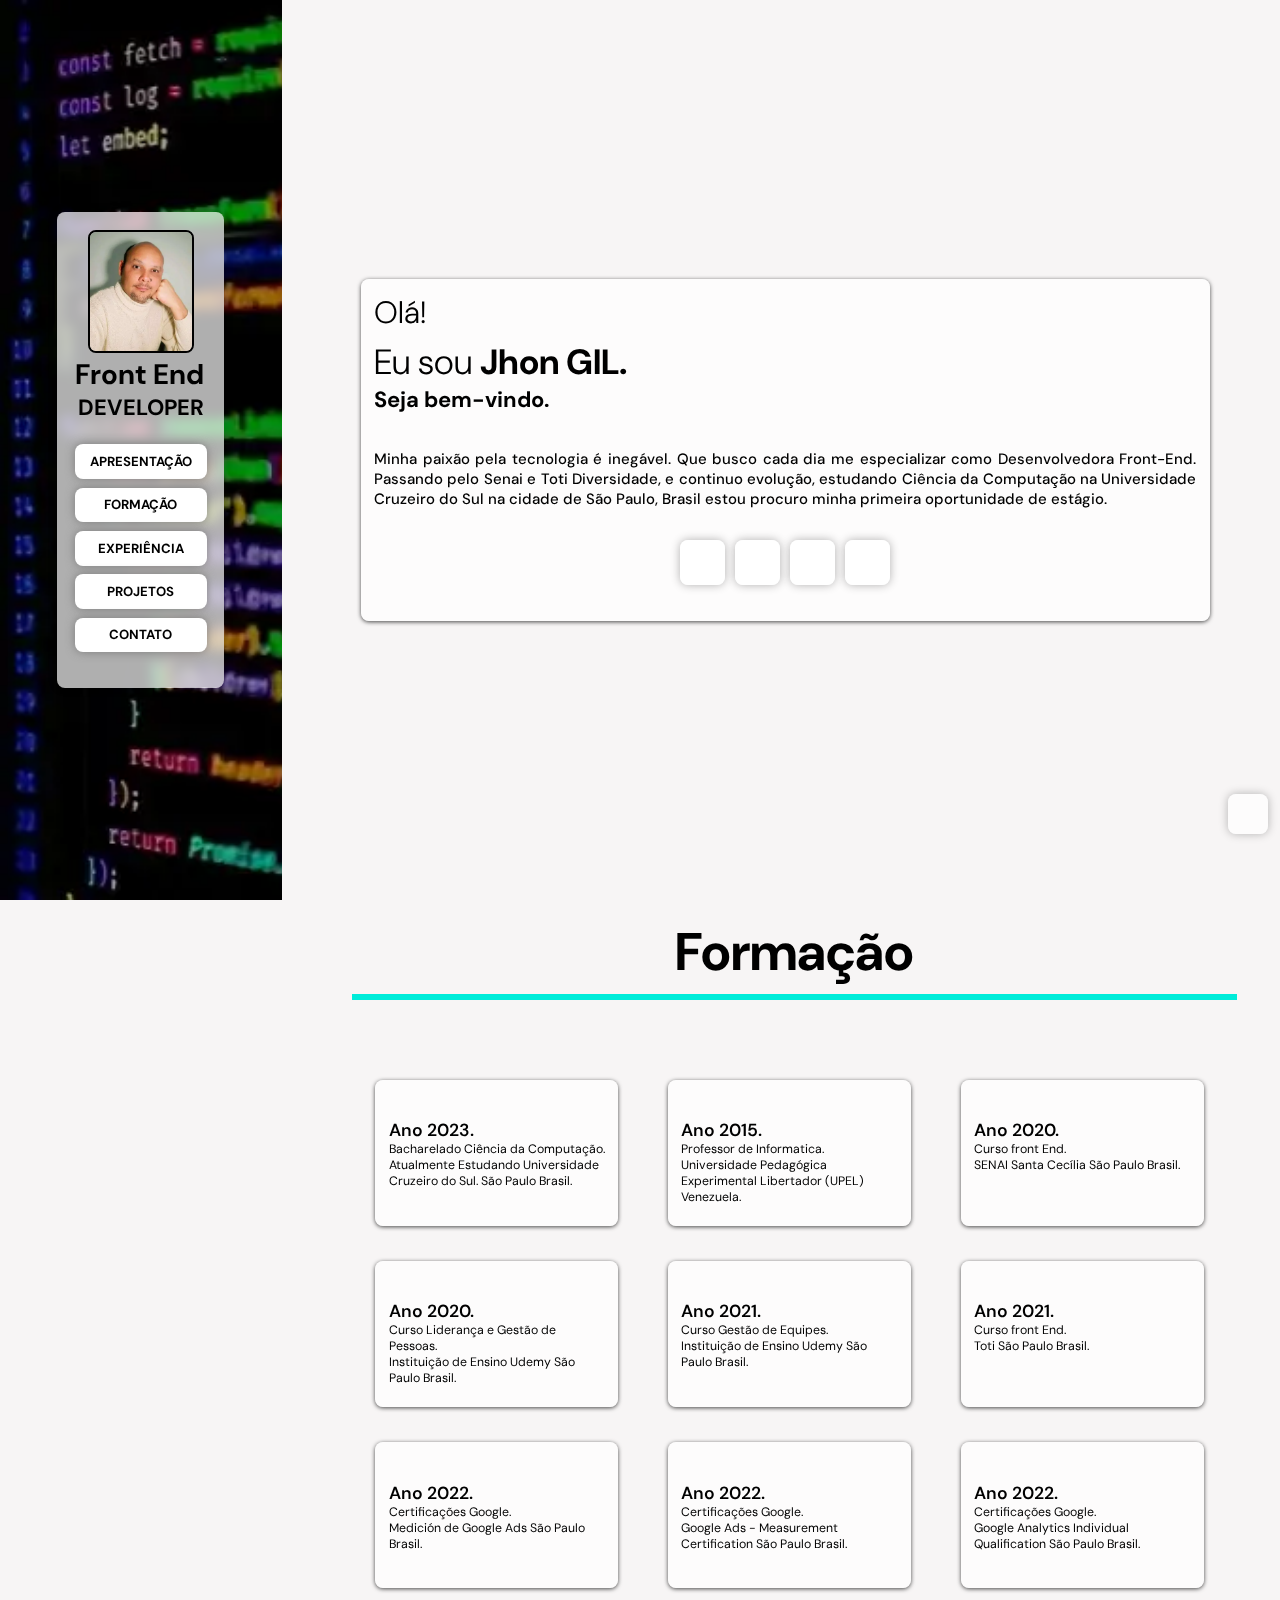
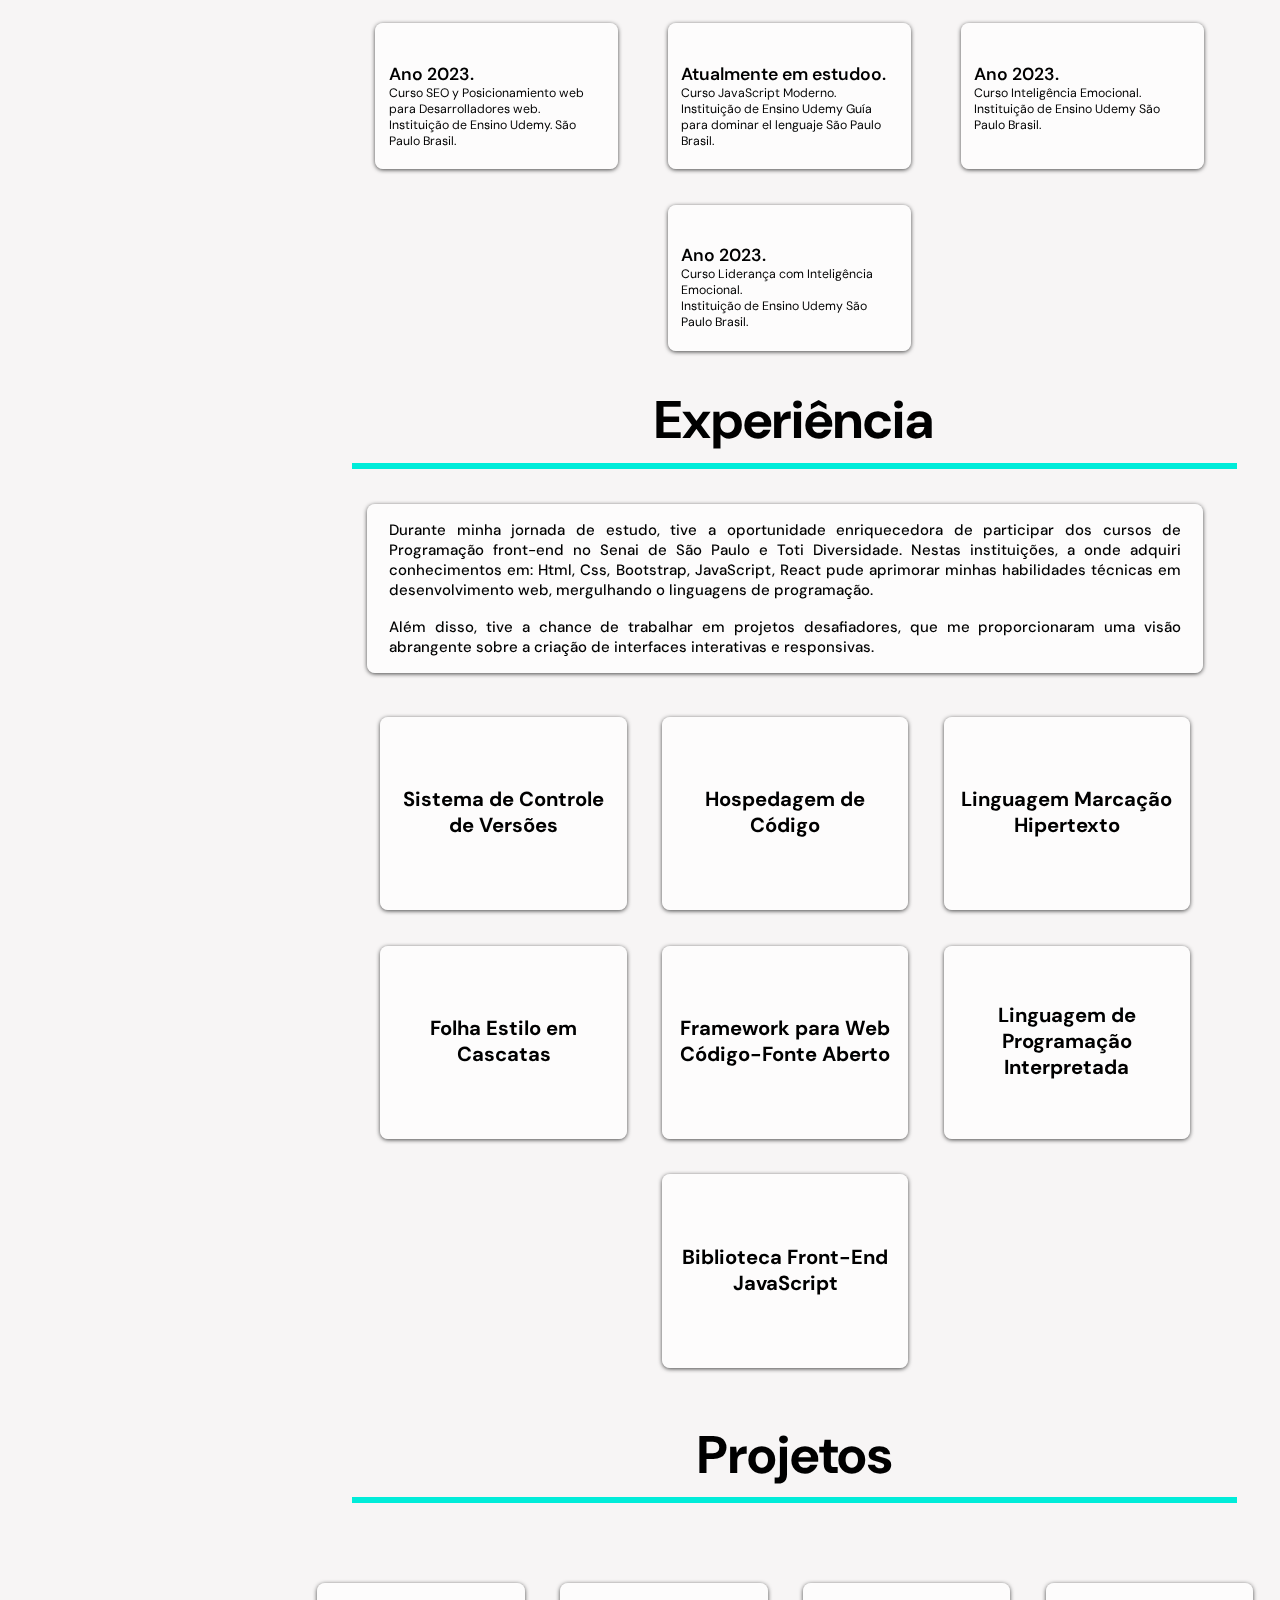
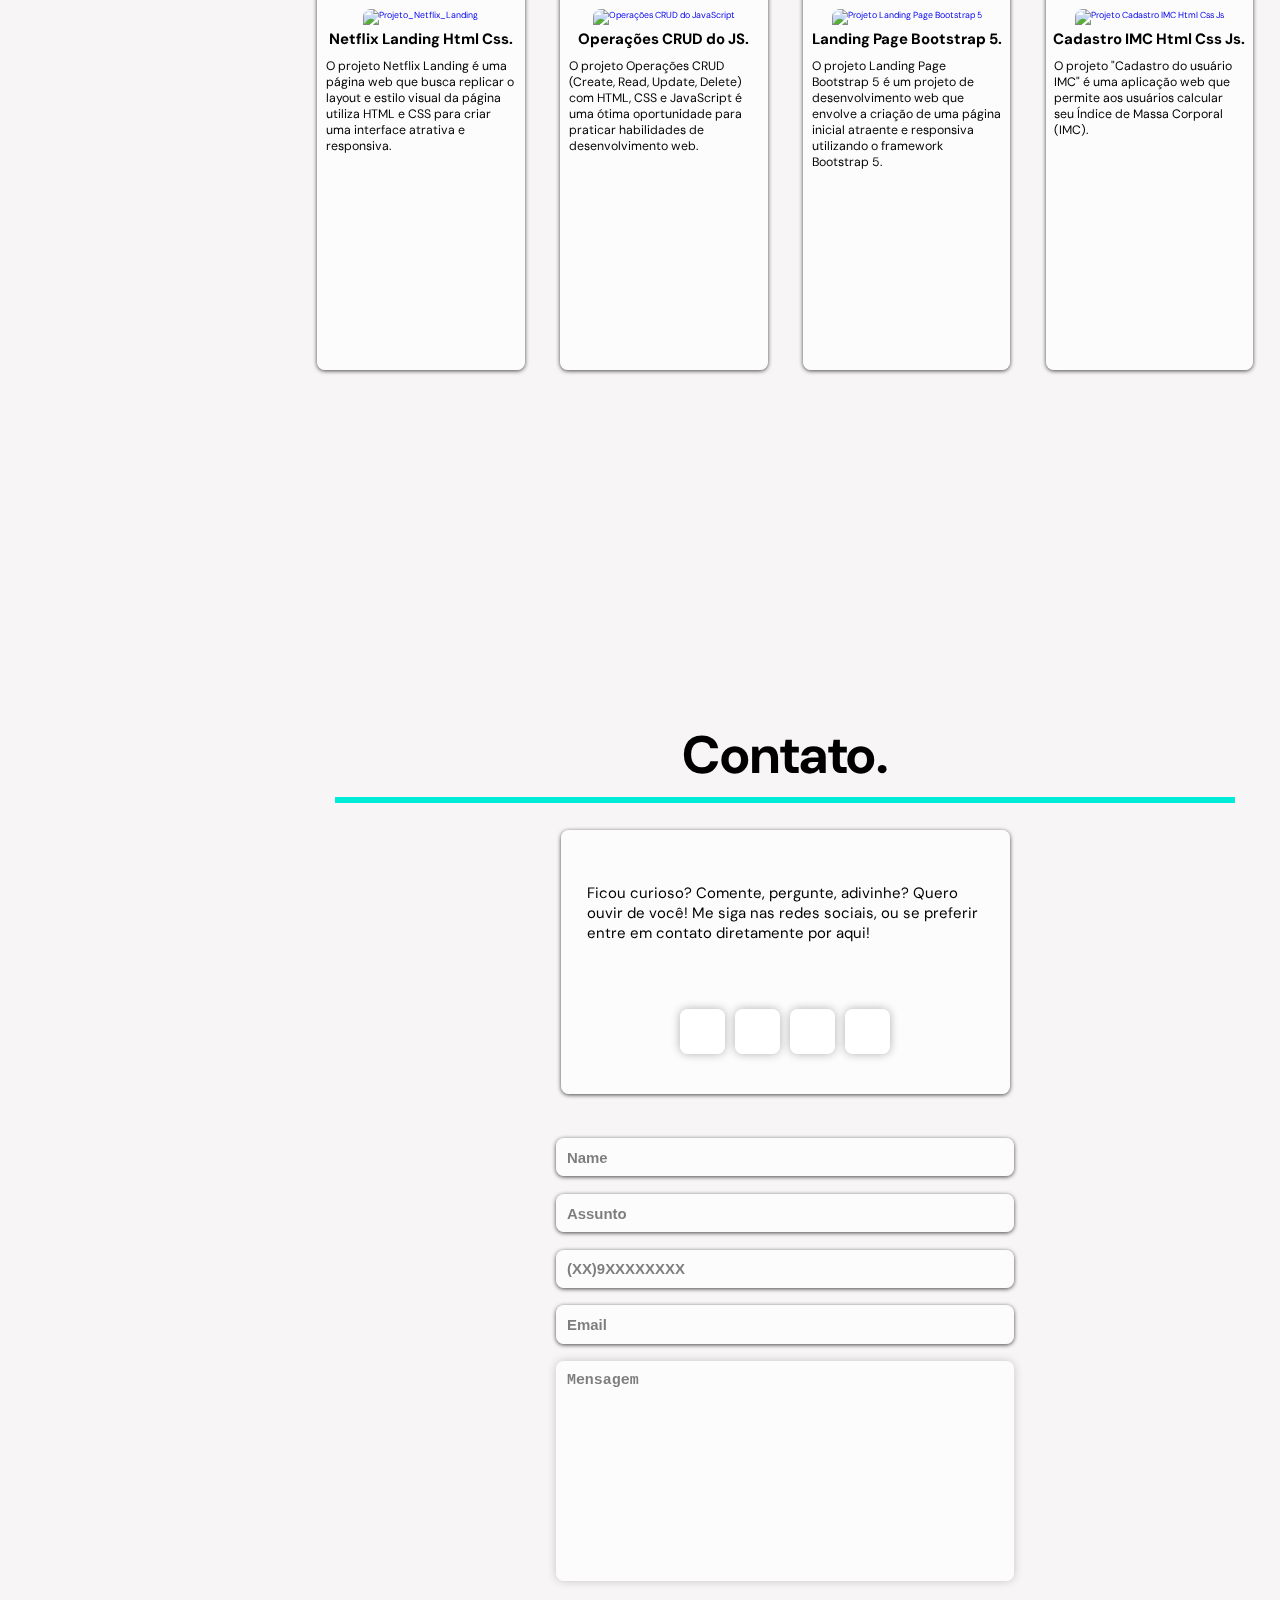
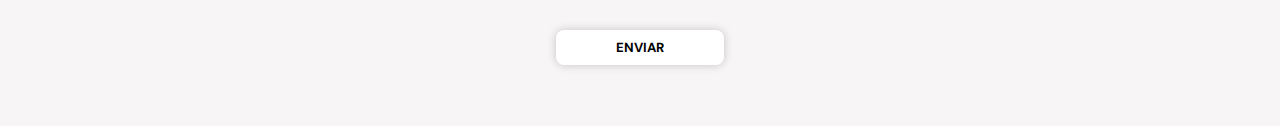
==== commit 7c289dd2: "Uploading: Updated .about .abou_row .about_counter .box p i to give a better display V.2" ====
--- a/index.html
+++ b/index.html
@@ -8,12 +8,8 @@
     <!-- fueste de letra -->
     <link rel="preconnect" href="https://fonts.googleapis.com">
     <link rel="preconnect" href="https://fonts.gstatic.com" crossorigin>
-
     <!-- link icons -->
-    <link rel="stylesheet" href="https://cdnjs.cloudflare.com/ajax/libs/font-awesome/6.4.0/css/all.min.css"
-        integrity="sha512-iecdLmaskl7CVkqkXNQ/ZH/XLlvWZOJyj7Yy7tcenmpD1ypASozpmT/E0iPtmFIB46ZmdtAc9eNBvH0H/ZpiBw=="
-        crossorigin="anonymous" referrerpolicy="no-referrer" />
-
+    <script src="https://kit.fontawesome.com/aa5f332820.js" crossorigin="anonymous"></script>
     <!-- librery JS jquery -->
     <script src="https://cdnjs.cloudflare.com/ajax/libs/jquery/3.7.0/jquery.min.js"
         integrity="sha512-3gJwYpMe3QewGELv8k/BX9vcqhryRdzRMxVfq6ngyWXwo03GFEzjsUm8Q7RZcHPHksttq7/GFoxjCVUjkjvPdw=="
@@ -44,8 +40,8 @@
             <nav class="navbar">
                 <ul>
                     <li><a class="btn" href="#home">Apresentação</a></li>
+                    <li><a class="btn" href="#education">Formação</a></li>
                     <li><a class="btn" href="#about">Experiência</a></li>
-                    <li><a class="btn" href="#education">Formação</a></li>
                     <li><a class="btn" href="#portfolio">Projetos</a></li>
                     <li><a class="btn" href="#contact">Contato</a></li>
                 </ul>
@@ -57,7 +53,7 @@
 
     <!-- header section ends -->
 
-    <div id="menu"  class="fa-solid fa-bars">
+    <div id="menu" class="fa-solid fa-bars">
     </div>
     <!-- <i class="fa-solid fa-xmark"></i>  bi bi-list-->
     <!-- home section starts  -->
@@ -116,7 +112,100 @@
     </section>
 
     <!-- home section ends -->
-
+    <!-- education section starts  -->
+
+    <section class="about_education" id="education">
+
+        <h2 class="about_titeli">Formação</h2>
+
+        <div class="box-container">
+
+            <div class="box">
+                <i class="fa-solid fa-graduation-cap"></i>
+                <span class="span">Ano 2023.</span>
+                <p>Bacharelado Ciência da Computação. <br> Atualmente Estudando Universidade Cruzeiro do Sul. São Paulo
+                    Brasil.</p>
+            </div>
+
+            <div class="box">
+                <i class="fa-solid fa-graduation-cap"></i>
+                <span class="span">Ano 2015.</span>
+                <p> Professor de Informatica. <br> Universidade Pedagógica Experimental Libertador (UPEL) Venezuela.</p>
+            </div>
+
+            <div class="box">
+                <i class="fa-solid fa-graduation-cap"></i>
+                <span class="span">Ano 2020.</span>
+                <p> Curso front End. <br> SENAI Santa Cecília São Paulo Brasil.</p>
+            </div>
+
+
+            <div class="box">
+                <i class="fa-solid fa-graduation-cap"></i>
+                <span class="span">Ano 2020.</span>
+                <p>Curso Liderança e Gestão de Pessoas. <br> Instituição de Ensino Udemy São Paulo Brasil.</p>
+            </div>
+
+            <div class="box">
+                <i class="fa-solid fa-graduation-cap"></i>
+                <span class="span">Ano 2021.</span>
+                <p>Curso Gestão de Equipes. <br> Instituição de Ensino Udemy São Paulo Brasil.</p>
+            </div>
+
+            <div class="box">
+                <i class="fa-solid fa-graduation-cap"></i>
+                <span class="span">Ano 2021.</span>
+                <p>Curso front End. <br>Toti São Paulo Brasil.</p>
+            </div>
+
+            <div class="box">
+                <i class="fa-solid fa-graduation-cap"></i>
+                <span class="span">Ano 2022.</span>
+                <p>Certificações Google. <br> Medición de Google Ads São Paulo Brasil.</p>
+            </div>
+            <div class="box">
+                <i class="fa-solid fa-graduation-cap"></i>
+                <span class="span">Ano 2022.</span>
+                <p>Certificações Google. <br> Google Ads - Measurement Certification São Paulo Brasil.</p>
+            </div>
+            <div class="box">
+                <i class="fa-solid fa-graduation-cap"></i>
+                <span class="span">Ano 2022.</span>
+                <p>Certificações Google. <br> Google Analytics Individual Qualification São Paulo Brasil.</p>
+            </div>
+
+            <div class="box">
+                <i class="fa-solid fa-graduation-cap"></i>
+                <span class="span">Ano 2023.</span>
+                <p>Curso SEO y Posicionamiento web para Desarrolladores web. <br> Instituição de Ensino Udemy. São Paulo
+                    Brasil.</p>
+            </div>
+
+            <div class="box">
+                <i class="fa-solid fa-graduation-cap"></i>
+                <span class="span">Atualmente em estudoo.</span>
+                <p>Curso JavaScript Moderno. <br> Instituição de Ensino Udemy Guía para dominar el lenguaje São Paulo
+                    Brasil.</p>
+            </div>
+
+
+            <div class="box">
+                <i class="fa-solid fa-graduation-cap"></i>
+                <span class="span">Ano 2023.</span>
+                <p>Curso Inteligência Emocional. <br> Instituição de Ensino Udemy São Paulo Brasil.</p>
+            </div>
+
+            <div class="box">
+                <i class="fa-solid fa-graduation-cap"></i>
+                <span class="span">Ano 2023.</span>
+                <p>Curso Liderança com Inteligência Emocional. <br> Instituição de Ensino Udemy São Paulo Brasil.</p>
+            </div>
+        </div>
+
+
+    </section>
+
+    <!-- education section ends -->
     <!-- about section starts  -->
 
     <section class="about" id="about">
@@ -154,47 +243,50 @@
 
                 <div class="box">
 
-                    <span>GIT</span>
-                    <p>
-                        Sistema de controle de versões distribuído, usado principalmente no desenvolvimento de
-                        software, mas pode ser usado para registrar o histórico de codigo.
-                    </p>
-                </div>
-                <div class="box">
-                    <span>GITHUB</span>
-                    <p>
-                        Plataforma de hospedagem de código-fonte e arquivos com controle de versão usando o Git.
-                        Ele permite que programadores, utilitários ou qualquer usuário cadastrado
-                    </p>
-                </div>
-
-                <div class="box">
-                    <span>HTML 5</span>
-                    <p>Hypertext Markup Language. È uma linguagem de marcação da estrutura para a World Wide Web e
-                        é uma tecnologia chave da Internet </p>
-                </div>
-
-                <div class="box">
-                    <span>CSS</span>
-                    <p> Cascading Style Sheets. As Folhas de estilo em cascata (CSS) fornecem uma forma flexível de
-                        adicionar estilo às páginas do seu site. </p>
-                </div>
-                <div class="box">
-                    <span>BOOTSTRAP 5 </span>
-                    <p>Bootstrap é um framework. <br> Componentes de interface e front-end para sites e aplicações web
-                        usando HTML, CSS e JavaScript.</p>
-                </div>
-
-                <div class="box">
-                    <span>JAVASCRIPT</span>
-                    <p>É uma linguagem de programação interpretada estruturada, de script em alto nível com tipagem
-                        dinâmica fraca e multiparadigma. </p>
-                </div>
-
-                <div class="box">
-                    <span>REACT</span>
-                    <p> Uma biblioteca JavaScript de código aberto com foco em criar interfaces de usuário (Front End)
-                        em páginas web. É mantido pelo Facebook, Instagram, outras.</p>
+                    <span>Sistema de Controle de Versões</span>
+                    <p>
+                        <i class="fa-brands fa-square-git Icons_box"></i>
+                    </p>
+                </div>
+                <div class="box">
+                    <span>Hospedagem de Código</span>
+                    <p>
+                        <i class="fa-brands fa-github"></i>
+                    </p>
+                </div>
+
+                <div class="box">
+                    <span>Linguagem Marcação Hipertexto </span>
+                    <p>
+                        <i class="fa-brands fa-html5"></i>
+                    </p>
+                </div>
+
+                <div class="box">
+                    <span> Folha Estilo em Cascatas</span>
+                    <p>
+                        <i class="fa-brands fa-css3-alt"></i>
+                    </p>
+                </div>
+                <div class="box">
+                    <span>Framework para Web Código-Fonte Aberto </span>
+                    <p>
+                        <i class="fa-brands fa-bootstrap"></i>
+                    </p>
+                </div>
+
+                <div class="box">
+                    <span>Linguagem de Programação Interpretada</span>
+                    <p>
+                        <i class="fa-brands fa-js"></i>
+                    </p>
+                </div>
+
+                <div class="box">
+                    <span>Biblioteca Front-End JavaScript</span>
+                    <p>
+                        <i class="fa-brands fa-react"></i>
+                    </p>
                 </div>
 
             </div>
@@ -205,124 +297,33 @@
 
     <!-- about section ends -->
 
-    <!-- education section starts  -->
-
-    <section class="about_education" id="education">
-
-        <h2 class="about_titeli">Formação</h2>
+
+
+    <!-- portfolio section starts  -->
+
+    <section class="box_portfolio" id="portfolio">
+
+        <h2 class="about_titeli">Projetos</h2>
 
         <div class="box-container">
 
             <div class="box">
-                <i class="fa-solid fa-graduation-cap"></i>
-                <span class="span">Ano 2023.</span>
-                <p>Bacharelado Ciência da Computação. <br> Atualmente Estudando Universidade Cruzeiro do Sul. São Paulo
-                    Brasil.</p>
-            </div>
-
-            <div class="box">
-                <i class="fa-solid fa-graduation-cap"></i>
-                <span class="span">Ano 2015.</span>
-                <p> Professor de Informatica. <br> Universidade Pedagógica Experimental Libertador (UPEL) Venezuela.</p>
-            </div>
-
-            <div class="box">
-                <i class="fa-solid fa-graduation-cap"></i>
-                <span class="span">Ano 2020.</span>
-                <p> Curso front End. <br> SENAI Santa Cecília São Paulo Brasil.</p>
-            </div>
-
-
-            <div class="box">
-                <i class="fa-solid fa-graduation-cap"></i>
-                <span class="span">Ano 2020.</span>
-                <p>Curso Liderança e Gestão de Pessoas. <br> Instituição de Ensino Udemy São Paulo Brasil.</p>
-            </div>
-
-            <div class="box">
-                <i class="fa-solid fa-graduation-cap"></i>
-                <span class="span">Ano 2021.</span>
-                <p>Curso Gestão de Equipes. <br> Instituição de Ensino Udemy São Paulo Brasil.</p>
-            </div>
-
-            <div class="box">
-                <i class="fa-solid fa-graduation-cap"></i>
-                <span class="span">Ano 2021.</span>
-                <p>Curso front End. <br>Toti São Paulo Brasil.</p>
-            </div>
-
-            <div class="box">
-                <i class="fa-solid fa-graduation-cap"></i>
-                <span class="span">Ano 2022.</span>
-                <p>Certificações Google. <br> Medición de Google Ads São Paulo Brasil.</p>
-            </div>
-            <div class="box">
-                <i class="fa-solid fa-graduation-cap"></i>
-                <span class="span">Ano 2022.</span>
-                <p>Certificações Google. <br> Google Ads - Measurement Certification São Paulo Brasil.</p>
-            </div>
-            <div class="box">
-                <i class="fa-solid fa-graduation-cap"></i>
-                <span class="span">Ano 2022.</span>
-                <p>Certificações Google. <br> Google Analytics Individual Qualification São Paulo Brasil.</p>
-            </div>
-
-            <div class="box">
-                <i class="fa-solid fa-graduation-cap"></i>
-                <span class="span">Ano 2023.</span>
-                <p>Curso SEO y Posicionamiento web para Desarrolladores web. <br> Instituição de Ensino Udemy. São Paulo
-                    Brasil.</p>
-            </div>
-
-            <div class="box">
-                <i class="fa-solid fa-graduation-cap"></i>
-                <span class="span">Atualmente em estudoo.</span>
-                <p>Curso JavaScript Moderno. <br> Instituição de Ensino Udemy Guía para dominar el lenguaje São Paulo
-                    Brasil.</p>
-            </div>
-
-
-            <div class="box">
-                <i class="fa-solid fa-graduation-cap"></i>
-                <span class="span">Ano 2023.</span>
-                <p>Curso Inteligência Emocional. <br> Instituição de Ensino Udemy São Paulo Brasil.</p>
-            </div>
-
-            <div class="box">
-                <i class="fa-solid fa-graduation-cap"></i>
-                <span class="span">Ano 2023.</span>
-                <p>Curso Liderança com Inteligência Emocional. <br> Instituição de Ensino Udemy São Paulo Brasil.</p>
-            </div>
-        </div>
-
-
-    </section>
-
-    <!-- education section ends -->
-
-    <!-- portfolio section starts  -->
-
-    <section class="box_portfolio" id="portfolio">
-
-        <h2 class="about_titeli">Projetos</h2>
-
-        <div class="box-container">
-
-            <div class="box">
-                <a href="https://jhonmanuelg.github.io/Netflix-Landing-Page-Website/" target="_black" >
+                <a href="https://jhonmanuelg.github.io/Netflix-Landing-Page-Website/" target="_black">
                     <img src="./img/Netflix_Landing.webp" alt="Projeto_Netflix_Landing" loading="lazy">
                 </a>
                 <h3 class="h3">
                     Netflix Landing Html Css.
-                    <a href="https://github.com/jhonmanuelg/Netflix-Landing-Page-Website.git" target="_black">
-                        <i class="fa-brands fa-github"></i>
-                    </a>
+
                 </h3>
                 <p>
                     O projeto Netflix Landing é uma página web que busca replicar o layout e estilo visual da página
                     utiliza HTML e CSS para criar uma interface atrativa e responsiva.
                 </p>
-
+                <div class="box_1">
+                    <a href="https://github.com/jhonmanuelg/Netflix-Landing-Page-Website.git" target="_black">
+                        <i class="fa-brands fa-github"></i>
+                    </a>
+                </div>
             </div>
 
             <div class="box">
@@ -333,14 +334,18 @@
 
                 <h3>
                     Operações CRUD do JS.
-                    <a href="https://github.com/jhonmanuelg/Operaciones_CRUD_JavaScript.git" target="_black">
-                        <i class="fa-brands fa-github"></i>
-                    </a>
+
                 </h3>
                 <p>
                     O projeto Operações CRUD (Create, Read, Update, Delete) com HTML, CSS e JavaScript é uma ótima
                     oportunidade para praticar habilidades de desenvolvimento web.
                 </p>
+                <div class="box_2">
+                    <a href="https://github.com/jhonmanuelg/Operaciones_CRUD_JavaScript.git" target="_black">
+                        <i class="fa-brands fa-github"></i>
+                    </a>
+                </div>
+
             </div>
 
             <div class="box">
@@ -352,14 +357,16 @@
 
                 <h3>
                     Landing Page Bootstrap 5.
-                    <a href="https://github.com/jhonmanuelg/Landing_Page_using_Bootstrap_5" target="_black">
-                        <i class="fa-brands fa-github"></i>
-                    </a>
                 </h3>
                 <p>
                     O projeto Landing Page Bootstrap 5 é um projeto de desenvolvimento web que envolve a criação de uma
                     página inicial atraente e responsiva utilizando o framework Bootstrap 5.
                 </p>
+                <div class="box_3">
+                    <a href="https://github.com/jhonmanuelg/Landing_Page_using_Bootstrap_5" target="_black">
+                        <i class="fa-brands fa-github"></i>
+                    </a>
+                </div>
 
             </div>
 
@@ -371,15 +378,17 @@
                 </a>
                 <h3>
                     Cadastro IMC Html Css Js.
-                    <a href="https://github.com/jhonmanuelg/imc-javascritp.git" target="_black">
-                        <i class="fa-brands fa-github"></i>
-                    </a>
                 </h3>
 
                 <p>
                     O projeto "Cadastro do usuário IMC" é uma aplicação web que permite aos usuários calcular seu Índice
                     de Massa Corporal (IMC).
                 </p>
+                <div class="box_4">
+                    <a href="https://github.com/jhonmanuelg/imc-javascritp.git" target="_black">
+                        <i class="fa-brands fa-github"></i>
+                    </a>
+                </div>
 
             </div>
 
@@ -392,7 +401,7 @@
     <!-- contact section starts  -->
 
     <section class="contact">
-        <h2 class="about_titeli">Contatos</h2>
+        <h2 class="about_titeli" id="contact">Contato.</h2>
 
         <div class="contact_div">
             <div class="contact_p">
@@ -406,7 +415,7 @@
                     <div class="social-links">
                         <div id="download" class="social-btn flex-center">
                             <a href="pdf/Jhon Manuel Gil Barcenas_CV.pdf" download="Curriculum-Jhon" target="_black">
-                                <i class="fa-solid fa-download"></i>
+                                <i class="fa-solid fa-cloud-arrow-down"></i>
                             </a>
                             <span>Download</span>
                         </div>
@@ -436,7 +445,7 @@
             </div>
         </div>
 
-    
+
 
         <div class="row">
             <div>
@@ -471,7 +480,6 @@
 
 
 
-
     <!-- custom js file link  -->
     <script src="js/script.js " defer></script>
     <script src="js/formspree.js"></script>
--- a/css/style.css
+++ b/css/style.css
@@ -1,12 +1,13 @@
 @import url('https://fonts.googleapis.com/css2?family=DM+Sans:ital,wght@0,400;0,500;0,700;1,400;1,500;1,700&display=swap');
 
 :root {
-    --scrollbar: #667775;
+    --scrollbar: #010403;
+    --white: #000000;
     --whiteBtm: #282828;
     --fondo: #f7f5f5;
     --fondoBTN: #aba7a7;
     --fondoCard: #000000;
-    --backgr-mirror: rgba(255, 253, 253, 0.472);
+    --backgr-mirror: rgba(255, 255, 255, 0.688);
     --fonttitle: 'DM Sans', sans-serif;
 }
 
@@ -40,18 +41,19 @@
 }
 
 html::-webkit-scrollbar-thumb {
-    background: #223937;
+    background: #00ecd9;
 }
 
 body {
     overflow-y: hidden;
     padding-left: 29rem;
+    width: 100%;
     font-family: var(--fonttitle);
     background-color: var(--fondo);
-    /* background-image: url("../img/scattered-forcefields.webp"); */
-    background-image: url("../img/subtle-prism.svg");
+    background-image: url("../img/4\ scattered-forcefields.svg");
     background-attachment: fixed;
-    background-size: contain;
+    background-size: cover;
+    background-repeat: no-repeat;
 }
 
 section {
@@ -130,7 +132,7 @@
 #download a {
     margin-left: 0.5rem;
     color: #D00C00;
-    font-size: 3.5rem;
+    font-size: 3rem;
     font-weight: 500;
 }
 
@@ -192,9 +194,8 @@
     z-index: 1;
     font-family: inherit;
     color: var(--fondoCard);
-    background: var(--fondoBTN);
+    background: #ffffff;
     box-shadow: 0 0 10px rgba(0, 0, 0, 0.2);
-    backdrop-filter: blur(6px);
     border-radius: 8px;
 }
 
@@ -219,7 +220,7 @@
 }
 
 .btn:hover {
-    color: var(--white);
+    color: #fff;
     font-weight: 900;
 }
 
@@ -232,7 +233,7 @@
     margin: 0 6rem;
     font-size: 6rem;
     padding: 1rem;
-    border-bottom: 0.7rem solid var(--scrollbar);
+    border-bottom: 0.7rem solid #00ecd9;
     color: var(--white);
 }
 
@@ -260,7 +261,6 @@
 .box_home {
     width: 19rem;
     height: 54rem;
-
     background: var(--backgr-mirror);
     box-shadow: 0 0 10px rgba(0, 0, 0, 0.2);
     backdrop-filter: blur(6px);
@@ -359,7 +359,7 @@
     padding: 1.5rem;
     height: inherit;
     background: var(--backgr-mirror);
-    box-shadow: 0 9px 19px rgb(70, 70, 70);
+    box-shadow: 0 1px 4px rgb(70, 70, 70);
     backdrop-filter: blur(6px);
     border-radius: 8px;
 }
@@ -425,7 +425,7 @@
     padding: 1.5rem;
     height: inherit;
     background: var(--backgr-mirror);
-    box-shadow: 0 9px 19px rgb(70, 70, 70);
+    box-shadow: 0 1px 4px rgb(70, 70, 70);
     backdrop-filter: blur(6px);
     border-radius: 8px;
 }
@@ -459,7 +459,7 @@
     align-items: center;
     height: inherit;
     background: var(--backgr-mirror);
-    box-shadow: 0 9px 19px rgb(70, 70, 70);
+    box-shadow: 0 1px 4px rgb(70, 70, 70);
     backdrop-filter: blur(6px);
     border-radius: 8px;
     transition: 0.5s;
@@ -506,17 +506,17 @@
     flex-direction: column;
     transition: 0.5s;
     background: var(--backgr-mirror);
-    box-shadow: 0 9px 19px rgb(70, 70, 70);
+    box-shadow: 0 1px 4px rgb(70, 70, 70);
     backdrop-filter: blur(3px);
     border-radius: 8px;
 }
 
 
-.span {
+.about_education .box-container .box .span {
     color: var(--white);
     font-weight: 600;
     font-size: 2rem;
-    margin: 3rem 0rem 0rem 1rem;
+    margin: 4rem 0rem 0rem 1rem;
 }
 
 .about_education .box-container .box h3 {
@@ -539,7 +539,7 @@
     position: absolute;
     top: 0.9rem;
     left: 0.9rem;
-    font-size: 2.2rem;
+    font-size: 3rem;
     color: var(--whiteBtm);
 }
 
@@ -558,7 +558,7 @@
 
 .box_portfolio .box-container .box {
     max-width: 23.6rem;
-    height: 40rem;
+    height: 44rem;
     padding: 3rem 0rem 0rem 0rem;
     margin: 3rem 2rem 0rem;
     overflow: visible;
@@ -568,13 +568,13 @@
     align-items: center;
     justify-items: center;
     background: var(--backgr-mirror);
-    box-shadow: 0 9px 19px rgb(70, 70, 70);
+    box-shadow: 0 1px 4px rgb(70, 70, 70);
     backdrop-filter: blur(6px);
     border-radius: 8px;
 }
 
 .box_portfolio .box-container .box h3 {
-    font-size: 1.4rem;
+    font-size: 1.7rem;
     margin-top: 0.5rem;
     color: var(--white);
     font-weight: 800;
@@ -588,13 +588,34 @@
     font-weight: 400;
 }
 
-.box_portfolio .box-container .box i {
+.box_portfolio .box-container .box .box_1 {
+    position: relative;
+    top: 3rem;
+}
+
+.box_portfolio .box-container .box .box_2 {
+    position: relative;
+    top: 3rem;
+}
+
+.box_portfolio .box-container .box .box_3 {
+    position: relative;
+    top: 1.5rem;
+}
+
+.box_portfolio .box-container .box .box_4 {
+    position: relative;
+    top: 5rem;
+}
+
+.box_portfolio .box-container .box div a {
     color: var(--whiteBtm);
-    position: relative;
-    top: 0.1rem;
-    left: 0.3rem;
+    /* position: relative;
+    top: 0rem;
+    left: 0rem; */
+    margin: auto;
     border-radius: 50%;
-    font-size: 2.2rem;
+    font-size: 3rem;
 }
 
 .box_portfolio .box-container .box img {
@@ -627,7 +648,7 @@
 .contact_div {
     margin-top: 3rem;
     background: var(--backgr-mirror);
-    box-shadow: 0 9px 19px rgb(70, 70, 70);
+    box-shadow: 0 1px 4px rgb(70, 70, 70);
     backdrop-filter: blur(6px);
     border-radius: 8px;
 }
@@ -671,7 +692,7 @@
     height: inherit;
     color: var(--white);
     background: var(--backgr-mirror);
-    box-shadow: 0 9px 19px rgb(70, 70, 70);
+    box-shadow: 0 1px 4px rgb(70, 70, 70);
     backdrop-filter: blur(6px);
     border-radius: 8px;
 }
@@ -714,7 +735,8 @@
 .modal_wrap {
     width: 100%;
     height: 100vh;
-    background: rgba(0, 0, 0, 0.253);
+    background: rgba(159, 158, 158, 0.411);
+    backdrop-filter: blur(6px);
     position: fixed;
     top: 0;
     left: 0;
@@ -727,7 +749,7 @@
 .mensaje_modal {
     width: 296px;
     padding: 30px 20px 15px;
-    box-shadow: 0 0 10px rgba(29, 29, 29, 0.57);
+    box-shadow: 0 0 10px rgba(190, 189, 189, 0.275);
     backdrop-filter: blur(6px);
     border-radius: 8px;
 }
@@ -790,14 +812,14 @@
     margin-top: 18px;
     width: 60%;
     text-align: center;
-    color: var(--fondoCard);
+    color: var(--white);
     font-weight: bold;
     border: none;
     cursor: pointer;
     border-radius: 2px;
     border: none;
     float: right;
-    background: var(--fondoBTN);
+    background: var(--fondo);
     box-shadow: 0 0 10px rgba(0, 0, 0, 0.30);
     backdrop-filter: blur(8px);
     border-radius: 8px;
@@ -805,7 +827,7 @@
 
 #btnClose:hover {
     background: var(--fondoCard);
-    color: var(--white);
+    color: var(--fondo);
 }
 
 
@@ -838,6 +860,10 @@
     border-radius: 8px;
 }
 
+.top:hover {
+    background-color: #000000;
+}
+
 .top i {
     font-size: 3rem;
     font-weight: 900;
@@ -848,8 +874,9 @@
     left: 0.9rem;
 }
 
-.top i:hover {
-    color: #EFF0F0;
+.top,
+i:hover {
+    color: #00ecd9;
 }
 
 /* media queries  */
@@ -1039,13 +1066,13 @@
 
     .about_education .box-container .box {
         width: 43rem;
-        height: 16rem;
+        height: 20rem;
         margin: 4rem 5rem 0rem 0rem;
     }
 
     .box_portfolio .box-container .box {
         max-width: 25.6rem;
-        height: 41rem;
+        height: 56rem;
     }
 
     .box_portfolio .box-container .box img {
@@ -1053,7 +1080,7 @@
     }
 
     .about .abou_row .about_counter .box p {
-        font-size: 1.8rem;
+        font-size: 2rem;
         margin-top: 3rem;
     }
 
@@ -1061,21 +1088,23 @@
         font-size: 1.8rem;
     }
 
-    .span {
+    .about_education .box-container .box  .span {
         font-size: 2.3rem;
-        margin-top: 4rem;
+        margin: 5rem 0rem 0rem 1rem;
     }
 
     .about_education .box-container .box p {
-        font-size: 1.8rem;
+        font-size: 2rem;
     }
 
     .box_portfolio .box-container .box h3 {
-        font-size: 1.6rem;
-    }
+        font-size: 2rem;
+        text-align: center;
+    }
+
 
     .box_portfolio .box-container .box p {
-        font-size: 1.6rem;
+        font-size: 2rem;
     }
 
     .about_titeli {
@@ -1100,7 +1129,7 @@
 
     .contact_p p {
         text-align: left;
-        font-size: 1.6rem;
+        font-size: 2rem;
         padding: 2rem;
         margin: 0rem 1rem 0rem 0rem;
     }
@@ -1139,10 +1168,6 @@
         font-size: 3rem;
     }
 
-    .home p {
-        font-size: 1.9rem;
-    }
-
     .heading {
         font-size: 3rem;
         margin: 0 3rem;
@@ -1162,15 +1187,37 @@
     }
 
     .about_education .box-container .box {
-        height: 19rem;
+        height: 24rem;
         margin: 4rem 1rem 0rem 0.5rem;
         width: 36.5rem;
     }
 
     .box_portfolio .box-container .box {
         max-width: 33.6rem;
-        height: 39rem;
-        margin: 5rem 0rem 6rem -0.5rem;
+        height: 52rem;
+        margin: 5rem 0rem -1rem -0.5rem;
+    }
+
+    .box_portfolio .box-container .box .box_1 {
+        position: relative;
+        top: 2.5rem;
+    }
+
+    .box_portfolio .box-container .box .box_2 {
+        position: relative;
+        top: 2.7rem;
+    }
+
+
+    .box_portfolio .box-container .box .box_3 {
+        position: relative;
+        top: 2.6rem;
+    }
+
+
+    .box_portfolio .box-container .box .box_4 {
+        position: relative;
+        top: 5rem;
     }
 
     .abou_row .about_info p {
